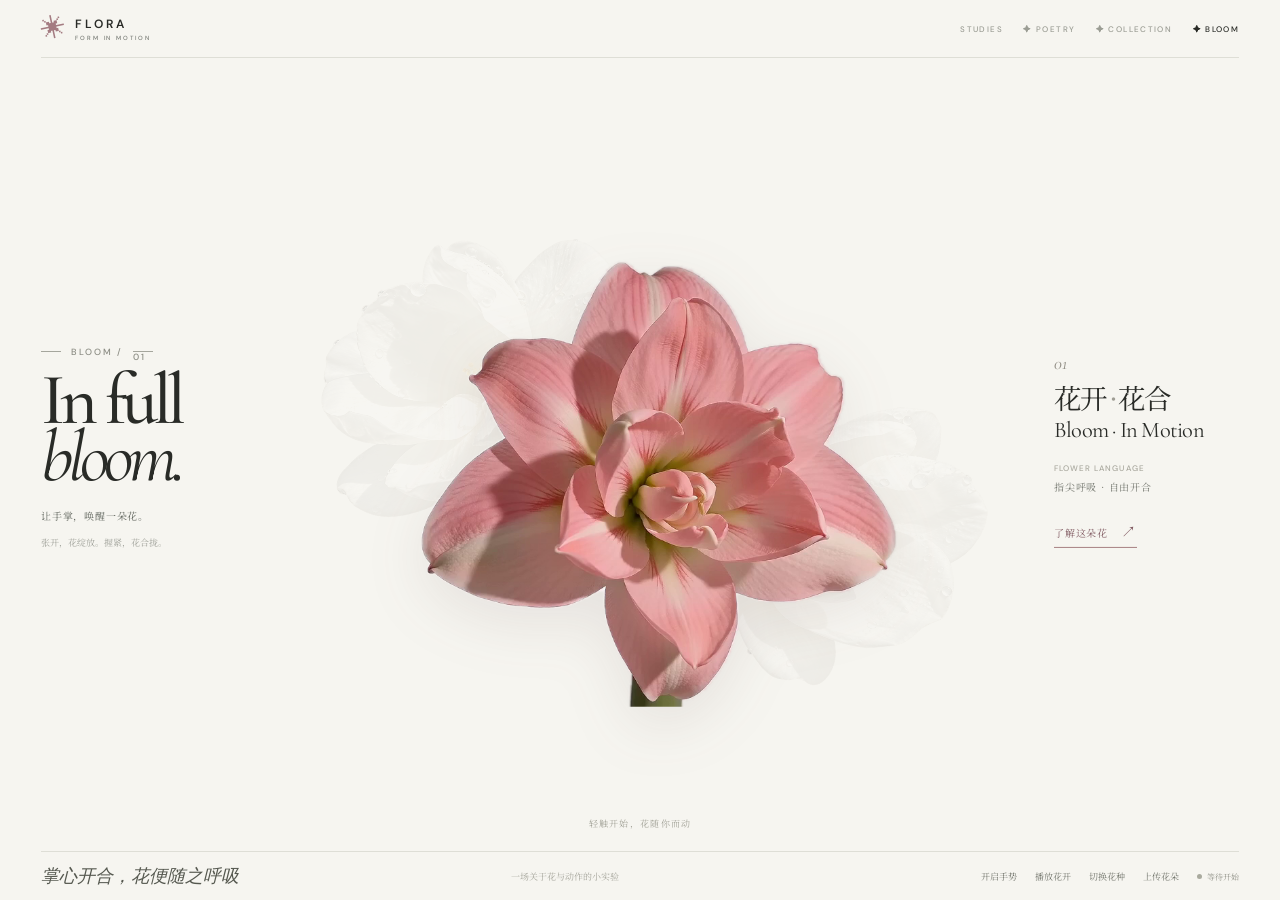
==== index.html @ 82c4f2ba "FLORA - In full bloom: static mirror with self-hosted fonts and MediaPipe" ====
<!doctype html>
<html lang="zh-CN">
<head>
  <meta charset="UTF-8" />
  <meta name="viewport" content="width=device-width, initial-scale=1.0" />
  <meta name="theme-color" content="#f6f5f0" />
  <meta name="description" content="FLORA · 花开于指尖。让一朵花随你的手势开放与合拢。" />
  <link rel="icon" href="./assets/favicon.svg" type="image/svg+xml" />
  <title>FLORA — In full bloom</title>
  <link rel="stylesheet" href="./fonts.local.css" />
  <link rel="stylesheet" href="./styles.css" />
</head>
<body>
  <div class="shell">
    <header class="topbar">
      <a class="wordmark" href="./" aria-label="FLORA 首页"><span class="mark" aria-hidden="true">✳</span><span><strong>FLORA</strong><small>FORM IN MOTION</small></span></a>
      <nav class="topnav" aria-label="作品导航"><a href="#story">STUDIES</a><a href="#story">✦ POETRY</a><a href="#story">✦ COLLECTION</a><a class="active" href="#camellia">✦ BLOOM</a></nav>
    </header>
    <main class="experience" id="camellia">
      <section class="intro" id="story" aria-labelledby="hero-title">
        <p class="eyebrow"><span></span> BLOOM / <span id="flower-count">01</span></p>
        <h1 id="hero-title">In full<br /><em>bloom.</em></h1>
        <p class="chinese-line">让手掌，唤醒一朵花。</p>
        <p class="intro-hint">张开，花绽放。握紧，花合拢。</p>
      </section>
      <div class="flower-field" id="flower-field" aria-label="动态花朵交互区域">
        <img class="hero-flower" src="./assets/white-camellias.png" alt="背景中的两朵白色山茶花" />
        <div class="bloom-position" id="bloom-position" aria-hidden="true"><div class="bloom-stage" id="bloom-stage">
          <img class="bloom-animation" id="bloom-animation" src="./assets/pink-bloom-open.png" alt="即梦视频中的粉色数字花" />
          <img class="species-bud" id="species-bud" alt="合拢的花朵" />
          <img class="species-open" id="species-open" alt="盛开的花朵" />
          <img class="custom-flower" id="custom-flower" alt="" />
        </div></div>
        <div class="camera-panel" aria-label="本机摄像头预览与手势骨架"><div class="camera-visual"><video id="camera" autoplay playsinline muted></video><canvas id="hand-overlay" aria-hidden="true"></canvas></div><div class="camera-caption">LIVE HAND TRACKING <span id="hand-count">0 / 2</span></div></div>
      </div>
      <aside class="flower-note" aria-label="花朵资料">
        <span class="flower-no" id="flower-no">01</span>
        <h2 id="flower-title">花开<span>·</span>花合<br /><i>Bloom · In Motion</i></h2>
        <p class="note-label">FLOWER LANGUAGE</p><p class="flower-meaning" id="flower-meaning">指尖呼吸 · 自由开合</p>
        <button class="flower-info-button" id="flower-info-button" type="button" aria-label="了解粉色数字花" aria-haspopup="dialog">了解这朵花 <span aria-hidden="true">↗</span></button>
      </aside>
      <div class="gesture-hud" id="gesture-hud" aria-live="off"><div class="hud-row"><span>01 主手开合</span><strong id="palm-value">等待识别</strong></div><div class="hud-track"><i id="palm-progress"></i></div><div class="hud-row"><span>02 第二只手向左滑</span><strong id="switch-value">等待识别</strong></div><div class="hud-track"><i id="switch-progress"></i></div></div>
      <div class="interaction-note" id="interaction-note" aria-live="polite">轻触开始，花随你而动</div>
      <output class="gesture-debug" id="gesture-debug" hidden></output>
    </main>
    <footer class="bottombar">
      <p class="footer-verse">掌心开合，花便随之呼吸</p><p class="footer-credit">一场关于花与动作的小实验</p>
      <div class="footer-actions">
        <button id="camera-button" type="button">开启手势</button>
        <button id="demo-button" type="button">播放花开</button>
        <button id="next-flower" type="button">切换花种</button>
        <label class="file-action" for="flower-file" title="载入透明 PNG 或 WebP 花朵图片">上传花朵 <input id="flower-file" type="file" accept="image/png,image/webp" /></label>
        <span class="mode-indicator" id="mode-indicator"><i></i> 等待开始</span>
      </div>
    </footer>
  </div>
  <dialog class="flower-dialog" id="flower-dialog" aria-labelledby="dialog-flower-name">
    <div class="dialog-top"><span class="dialog-kicker" id="dialog-flower-number">FLORA / 01</span><button class="dialog-close" id="dialog-close" type="button" aria-label="关闭花朵介绍">×</button></div>
    <div class="dialog-body"><img id="dialog-flower-image" alt="" /><div class="dialog-copy"><p class="dialog-label" id="dialog-flower-label">FLOWER STUDY</p><h2 id="dialog-flower-name"></h2><p class="dialog-intro" id="dialog-flower-intro"></p><p class="dialog-detail" id="dialog-flower-detail"></p><a class="dialog-source" id="dialog-flower-source" href="https://www.rhs.org.uk/" target="_blank" rel="noopener noreferrer" hidden>植物形态参考 · RHS ↗</a><p class="dialog-interaction">主手张合控制花开；第二只手向左滑，切换下一朵。</p></div></div>
  </dialog>
  <script type="module" src="./garden.js"></script>
</body>
</html>
---- fonts.local.css ----
/* cyrillic-ext */
@font-face {
  font-family: 'Cormorant Garamond';
  font-style: italic;
  font-weight: 400;
  font-display: swap;
  src: url(./assets/fonts/cormorantgaramond-co3ZmX5slCNuHLi8bLeY9MK7whWMhyjYrEtFmSq17w.woff2) format('woff2');
  unicode-range: U+0460-052F, U+1C80-1C8A, U+20B4, U+2DE0-2DFF, U+A640-A69F, U+FE2E-FE2F;
}
/* cyrillic */
@font-face {
  font-family: 'Cormorant Garamond';
  font-style: italic;
  font-weight: 400;
  font-display: swap;
  src: url(./assets/fonts/cormorantgaramond-co3ZmX5slCNuHLi8bLeY9MK7whWMhyjYrEtMmSq17w.woff2) format('woff2');
  unicode-range: U+0301, U+0400-045F, U+0490-0491, U+04B0-04B1, U+2116;
}
/* vietnamese */
@font-face {
  font-family: 'Cormorant Garamond';
  font-style: italic;
  font-weight: 400;
  font-display: swap;
  src: url(./assets/fonts/cormorantgaramond-co3ZmX5slCNuHLi8bLeY9MK7whWMhyjYrEtHmSq17w.woff2) format('woff2');
  unicode-range: U+0102-0103, U+0110-0111, U+0128-0129, U+0168-0169, U+01A0-01A1, U+01AF-01B0, U+0300-0301, U+0303-0304, U+0308-0309, U+0323, U+0329, U+1EA0-1EF9, U+20AB;
}
/* latin-ext */
@font-face {
  font-family: 'Cormorant Garamond';
  font-style: italic;
  font-weight: 400;
  font-display: swap;
  src: url(./assets/fonts/cormorantgaramond-co3ZmX5slCNuHLi8bLeY9MK7whWMhyjYrEtGmSq17w.woff2) format('woff2');
  unicode-range: U+0100-02BA, U+02BD-02C5, U+02C7-02CC, U+02CE-02D7, U+02DD-02FF, U+0304, U+0308, U+0329, U+1D00-1DBF, U+1E00-1E9F, U+1EF2-1EFF, U+2020, U+20A0-20AB, U+20AD-20C4, U+2113, U+2C60-2C7F, U+A720-A7FF;
}
/* latin */
@font-face {
  font-family: 'Cormorant Garamond';
  font-style: italic;
  font-weight: 400;
  font-display: swap;
  src: url(./assets/fonts/cormorantgaramond-co3ZmX5slCNuHLi8bLeY9MK7whWMhyjYrEtImSo.woff2) format('woff2');
  unicode-range: U+0000-00FF, U+0131, U+0152-0153, U+02BB-02BC, U+02C6, U+02DA, U+02DC, U+0304, U+0308, U+0329, U+2000-206F, U+20AC, U+2122, U+2191, U+2193, U+2212, U+2215, U+FEFF, U+FFFD;
}
/* cyrillic-ext */
@font-face {
  font-family: 'Cormorant Garamond';
  font-style: italic;
  font-weight: 500;
  font-display: swap;
  src: url(./assets/fonts/cormorantgaramond-co3ZmX5slCNuHLi8bLeY9MK7whWMhyjYrEtFmSq17w.woff2) format('woff2');
  unicode-range: U+0460-052F, U+1C80-1C8A, U+20B4, U+2DE0-2DFF, U+A640-A69F, U+FE2E-FE2F;
}
/* cyrillic */
@font-face {
  font-family: 'Cormorant Garamond';
  font-style: italic;
  font-weight: 500;
  font-display: swap;
  src: url(./assets/fonts/cormorantgaramond-co3ZmX5slCNuHLi8bLeY9MK7whWMhyjYrEtMmSq17w.woff2) format('woff2');
  unicode-range: U+0301, U+0400-045F, U+0490-0491, U+04B0-04B1, U+2116;
}
/* vietnamese */
@font-face {
  font-family: 'Cormorant Garamond';
  font-style: italic;
  font-weight: 500;
  font-display: swap;
  src: url(./assets/fonts/cormorantgaramond-co3ZmX5slCNuHLi8bLeY9MK7whWMhyjYrEtHmSq17w.woff2) format('woff2');
  unicode-range: U+0102-0103, U+0110-0111, U+0128-0129, U+0168-0169, U+01A0-01A1, U+01AF-01B0, U+0300-0301, U+0303-0304, U+0308-0309, U+0323, U+0329, U+1EA0-1EF9, U+20AB;
}
/* latin-ext */
@font-face {
  font-family: 'Cormorant Garamond';
  font-style: italic;
  font-weight: 500;
  font-display: swap;
  src: url(./assets/fonts/cormorantgaramond-co3ZmX5slCNuHLi8bLeY9MK7whWMhyjYrEtGmSq17w.woff2) format('woff2');
  unicode-range: U+0100-02BA, U+02BD-02C5, U+02C7-02CC, U+02CE-02D7, U+02DD-02FF, U+0304, U+0308, U+0329, U+1D00-1DBF, U+1E00-1E9F, U+1EF2-1EFF, U+2020, U+20A0-20AB, U+20AD-20C4, U+2113, U+2C60-2C7F, U+A720-A7FF;
}
/* latin */
@font-face {
  font-family: 'Cormorant Garamond';
  font-style: italic;
  font-weight: 500;
  font-display: swap;
  src: url(./assets/fonts/cormorantgaramond-co3ZmX5slCNuHLi8bLeY9MK7whWMhyjYrEtImSo.woff2) format('woff2');
  unicode-range: U+0000-00FF, U+0131, U+0152-0153, U+02BB-02BC, U+02C6, U+02DA, U+02DC, U+0304, U+0308, U+0329, U+2000-206F, U+20AC, U+2122, U+2191, U+2193, U+2212, U+2215, U+FEFF, U+FFFD;
}
/* cyrillic-ext */
@font-face {
  font-family: 'Cormorant Garamond';
  font-style: normal;
  font-weight: 400;
  font-display: swap;
  src: url(./assets/fonts/cormorantgaramond-co3bmX5slCNuHLi8bLeY9MK7whWMhyjYpHtKgS4.woff2) format('woff2');
  unicode-range: U+0460-052F, U+1C80-1C8A, U+20B4, U+2DE0-2DFF, U+A640-A69F, U+FE2E-FE2F;
}
/* cyrillic */
@font-face {
  font-family: 'Cormorant Garamond';
  font-style: normal;
  font-weight: 400;
  font-display: swap;
  src: url(./assets/fonts/cormorantgaramond-co3bmX5slCNuHLi8bLeY9MK7whWMhyjYrXtKgS4.woff2) format('woff2');
  unicode-range: U+0301, U+0400-045F, U+0490-0491, U+04B0-04B1, U+2116;
}
/* vietnamese */
@font-face {
  font-family: 'Cormorant Garamond';
  font-style: normal;
  font-weight: 400;
  font-display: swap;
  src: url(./assets/fonts/cormorantgaramond-co3bmX5slCNuHLi8bLeY9MK7whWMhyjYpntKgS4.woff2) format('woff2');
  unicode-range: U+0102-0103, U+0110-0111, U+0128-0129, U+0168-0169, U+01A0-01A1, U+01AF-01B0, U+0300-0301, U+0303-0304, U+0308-0309, U+0323, U+0329, U+1EA0-1EF9, U+20AB;
}
/* latin-ext */
@font-face {
  font-family: 'Cormorant Garamond';
  font-style: normal;
  font-weight: 400;
  font-display: swap;
  src: url(./assets/fonts/cormorantgaramond-co3bmX5slCNuHLi8bLeY9MK7whWMhyjYp3tKgS4.woff2) format('woff2');
  unicode-range: U+0100-02BA, U+02BD-02C5, U+02C7-02CC, U+02CE-02D7, U+02DD-02FF, U+0304, U+0308, U+0329, U+1D00-1DBF, U+1E00-1E9F, U+1EF2-1EFF, U+2020, U+20A0-20AB, U+20AD-20C4, U+2113, U+2C60-2C7F, U+A720-A7FF;
}
/* latin */
@font-face {
  font-family: 'Cormorant Garamond';
  font-style: normal;
  font-weight: 400;
  font-display: swap;
  src: url(./assets/fonts/cormorantgaramond-co3bmX5slCNuHLi8bLeY9MK7whWMhyjYqXtK.woff2) format('woff2');
  unicode-range: U+0000-00FF, U+0131, U+0152-0153, U+02BB-02BC, U+02C6, U+02DA, U+02DC, U+0304, U+0308, U+0329, U+2000-206F, U+20AC, U+2122, U+2191, U+2193, U+2212, U+2215, U+FEFF, U+FFFD;
}
/* cyrillic-ext */
@font-face {
  font-family: 'Cormorant Garamond';
  font-style: normal;
  font-weight: 500;
  font-display: swap;
  src: url(./assets/fonts/cormorantgaramond-co3bmX5slCNuHLi8bLeY9MK7whWMhyjYpHtKgS4.woff2) format('woff2');
  unicode-range: U+0460-052F, U+1C80-1C8A, U+20B4, U+2DE0-2DFF, U+A640-A69F, U+FE2E-FE2F;
}
/* cyrillic */
@font-face {
  font-family: 'Cormorant Garamond';
  font-style: normal;
  font-weight: 500;
  font-display: swap;
  src: url(./assets/fonts/cormorantgaramond-co3bmX5slCNuHLi8bLeY9MK7whWMhyjYrXtKgS4.woff2) format('woff2');
  unicode-range: U+0301, U+0400-045F, U+0490-0491, U+04B0-04B1, U+2116;
}
/* vietnamese */
@font-face {
  font-family: 'Cormorant Garamond';
  font-style: normal;
  font-weight: 500;
  font-display: swap;
  src: url(./assets/fonts/cormorantgaramond-co3bmX5slCNuHLi8bLeY9MK7whWMhyjYpntKgS4.woff2) format('woff2');
  unicode-range: U+0102-0103, U+0110-0111, U+0128-0129, U+0168-0169, U+01A0-01A1, U+01AF-01B0, U+0300-0301, U+0303-0304, U+0308-0309, U+0323, U+0329, U+1EA0-1EF9, U+20AB;
}
/* latin-ext */
@font-face {
  font-family: 'Cormorant Garamond';
  font-style: normal;
  font-weight: 500;
  font-display: swap;
  src: url(./assets/fonts/cormorantgaramond-co3bmX5slCNuHLi8bLeY9MK7whWMhyjYp3tKgS4.woff2) format('woff2');
  unicode-range: U+0100-02BA, U+02BD-02C5, U+02C7-02CC, U+02CE-02D7, U+02DD-02FF, U+0304, U+0308, U+0329, U+1D00-1DBF, U+1E00-1E9F, U+1EF2-1EFF, U+2020, U+20A0-20AB, U+20AD-20C4, U+2113, U+2C60-2C7F, U+A720-A7FF;
}
/* latin */
@font-face {
  font-family: 'Cormorant Garamond';
  font-style: normal;
  font-weight: 500;
  font-display: swap;
  src: url(./assets/fonts/cormorantgaramond-co3bmX5slCNuHLi8bLeY9MK7whWMhyjYqXtK.woff2) format('woff2');
  unicode-range: U+0000-00FF, U+0131, U+0152-0153, U+02BB-02BC, U+02C6, U+02DA, U+02DC, U+0304, U+0308, U+0329, U+2000-206F, U+20AC, U+2122, U+2191, U+2193, U+2212, U+2215, U+FEFF, U+FFFD;
}
/* latin-ext */
@font-face {
  font-family: 'DM Sans';
  font-style: normal;
  font-weight: 400;
  font-display: swap;
  src: url(./assets/fonts/dmsans-rP2Yp2ywxg089UriI5-g4vlH9VoD8Cmcqbu6-K6h9Q.woff2) format('woff2');
  unicode-range: U+0100-02BA, U+02BD-02C5, U+02C7-02CC, U+02CE-02D7, U+02DD-02FF, U+0304, U+0308, U+0329, U+1D00-1DBF, U+1E00-1E9F, U+1EF2-1EFF, U+2020, U+20A0-20AB, U+20AD-20C4, U+2113, U+2C60-2C7F, U+A720-A7FF;
}
/* latin */
@font-face {
  font-family: 'DM Sans';
  font-style: normal;
  font-weight: 400;
  font-display: swap;
  src: url(./assets/fonts/dmsans-rP2Yp2ywxg089UriI5-g4vlH9VoD8Cmcqbu0-K4.woff2) format('woff2');
  unicode-range: U+0000-00FF, U+0131, U+0152-0153, U+02BB-02BC, U+02C6, U+02DA, U+02DC, U+0304, U+0308, U+0329, U+2000-206F, U+20AC, U+2122, U+2191, U+2193, U+2212, U+2215, U+FEFF, U+FFFD;
}
/* latin-ext */
@font-face {
  font-family: 'DM Sans';
  font-style: normal;
  font-weight: 500;
  font-display: swap;
  src: url(./assets/fonts/dmsans-rP2Yp2ywxg089UriI5-g4vlH9VoD8Cmcqbu6-K6h9Q.woff2) format('woff2');
  unicode-range: U+0100-02BA, U+02BD-02C5, U+02C7-02CC, U+02CE-02D7, U+02DD-02FF, U+0304, U+0308, U+0329, U+1D00-1DBF, U+1E00-1E9F, U+1EF2-1EFF, U+2020, U+20A0-20AB, U+20AD-20C4, U+2113, U+2C60-2C7F, U+A720-A7FF;
}
/* latin */
@font-face {
  font-family: 'DM Sans';
  font-style: normal;
  font-weight: 500;
  font-display: swap;
  src: url(./assets/fonts/dmsans-rP2Yp2ywxg089UriI5-g4vlH9VoD8Cmcqbu0-K4.woff2) format('woff2');
  unicode-range: U+0000-00FF, U+0131, U+0152-0153, U+02BB-02BC, U+02C6, U+02DA, U+02DC, U+0304, U+0308, U+0329, U+2000-206F, U+20AC, U+2122, U+2191, U+2193, U+2212, U+2215, U+FEFF, U+FFFD;
}
/* latin-ext */
@font-face {
  font-family: 'DM Sans';
  font-style: normal;
  font-weight: 600;
  font-display: swap;
  src: url(./assets/fonts/dmsans-rP2Yp2ywxg089UriI5-g4vlH9VoD8Cmcqbu6-K6h9Q.woff2) format('woff2');
  unicode-range: U+0100-02BA, U+02BD-02C5, U+02C7-02CC, U+02CE-02D7, U+02DD-02FF, U+0304, U+0308, U+0329, U+1D00-1DBF, U+1E00-1E9F, U+1EF2-1EFF, U+2020, U+20A0-20AB, U+20AD-20C4, U+2113, U+2C60-2C7F, U+A720-A7FF;
}
/* latin */
@font-face {
  font-family: 'DM Sans';
  font-style: normal;
  font-weight: 600;
  font-display: swap;
  src: url(./assets/fonts/dmsans-rP2Yp2ywxg089UriI5-g4vlH9VoD8Cmcqbu0-K4.woff2) format('woff2');
  unicode-range: U+0000-00FF, U+0131, U+0152-0153, U+02BB-02BC, U+02C6, U+02DA, U+02DC, U+0304, U+0308, U+0329, U+2000-206F, U+20AC, U+2122, U+2191, U+2193, U+2212, U+2215, U+FEFF, U+FFFD;
}
@font-face {
  font-family: 'Noto Serif SC';
  font-style: normal;
  font-weight: 400;
  font-display: swap;
  src: url(./assets/fonts/notoserifsc-H4chBXePl9DZ0Xe7gG9cyOj7oqP0dTpxZbB9E9gjjmzKvaeKHUTtJDWv3z-us4bxD8F5og.4.woff2) format('woff2');
  unicode-range: U+1f1e9-1f1f5, U+1f1f7-1f1ff, U+1f21a, U+1f232, U+1f234-1f237, U+1f250-1f251, U+1f300, U+1f302-1f308, U+1f30a-1f311, U+1f315, U+1f319-1f320, U+1f324, U+1f327, U+1f32a, U+1f32c-1f32d, U+1f330-1f357, U+1f359-1f37e;
}
@font-face {
  font-family: 'Noto Serif SC';
  font-style: normal;
  font-weight: 400;
  font-display: swap;
  src: url(./assets/fonts/notoserifsc-H4chBXePl9DZ0Xe7gG9cyOj7oqP0dTpxZbB9E9gjjmzKvaeKHUTtJDWv3z-us4bxD8F5og.5.woff2) format('woff2');
  unicode-range: U+fee3, U+fef3, U+ff03-ff04, U+ff07, U+ff0a, U+ff17-ff19, U+ff1c-ff1d, U+ff20-ff3a, U+ff3c, U+ff3e-ff5b, U+ff5d, U+ff61-ff65, U+ff67-ff6a, U+ff6c, U+ff6f-ff78, U+ff7a-ff7d, U+ff80-ff84, U+ff86, U+ff89-ff8e, U+ff92, U+ff97-ff9b, U+ff9d-ff9f, U+ffe0-ffe4, U+ffe6, U+ffe9, U+ffeb, U+ffed, U+fffc, U+1f004, U+1f170-1f171, U+1f192-1f195, U+1f198-1f19a, U+1f1e6-1f1e8;
}
@font-face {
  font-family: 'Noto Serif SC';
  font-style: normal;
  font-weight: 400;
  font-display: swap;
  src: url(./assets/fonts/notoserifsc-H4chBXePl9DZ0Xe7gG9cyOj7oqP0dTpxZbB9E9gjjmzKvaeKHUTtJDWv3z-us4bxD8F5og.6.woff2) format('woff2');
  unicode-range: U+f0a7, U+f0b2, U+f0b7, U+f0c9, U+f0d8, U+f0da, U+f0dc-f0dd, U+f0e0, U+f0e6, U+f0eb, U+f0fc, U+f101, U+f104-f105, U+f107, U+f10b, U+f11b, U+f14b, U+f18a, U+f193, U+f1d6-f1d7, U+f244, U+f27a, U+f296, U+f2ae, U+f471, U+f4b3, U+f610-f611, U+f880-f881, U+f8ec, U+f8f5, U+f8ff, U+f901, U+f90a, U+f92c-f92d, U+f934, U+f937, U+f941, U+f965, U+f967, U+f969, U+f96b, U+f96f, U+f974, U+f978-f979, U+f97e, U+f981, U+f98a, U+f98e, U+f997, U+f99c, U+f9b2, U+f9b5, U+f9ba, U+f9be, U+f9ca, U+f9d0-f9d1, U+f9dd, U+f9e0-f9e1, U+f9e4, U+f9f7, U+fa00-fa01, U+fa08, U+fa0a, U+fa11, U+fb01-fb02, U+fdfc, U+fe0e, U+fe30-fe31, U+fe33-fe44, U+fe49-fe52, U+fe54-fe57, U+fe59-fe66, U+fe68-fe6b, U+fe8e, U+fe92-fe93, U+feae, U+feb8, U+fecb-fecc, U+fee0;
}
@font-face {
  font-family: 'Noto Serif SC';
  font-style: normal;
  font-weight: 400;
  font-display: swap;
  src: url(./assets/fonts/notoserifsc-H4chBXePl9DZ0Xe7gG9cyOj7oqP0dTpxZbB9E9gjjmzKvaeKHUTtJDWv3z-us4bxD8F5og.21.woff2) format('woff2');
  unicode-range: U+9f83, U+9f85-9f8d, U+9f90-9f91, U+9f94-9f96, U+9f98, U+9f9b-9f9c, U+9f9e, U+9fa0, U+9fa2, U+9ff0-9fff, U+a001, U+a007, U+a025, U+a046-a047, U+a057, U+a072, U+a078-a079, U+a083, U+a085, U+a100, U+a118, U+a132, U+a134, U+a1f4, U+a242, U+a4a6, U+a4aa, U+a4b0-a4b1, U+a4b3, U+a9c1-a9c2, U+ac00-ac01, U+ac04, U+ac08, U+ac10-ac11, U+ac13-ac16, U+ac19, U+ac1c-ac1d, U+ac24, U+ac70-ac71, U+ac74, U+ac77-ac78, U+ac80-ac81, U+ac83, U+ac8c, U+ac90, U+ac9f-aca0, U+aca8-aca9, U+acac, U+acb0, U+acbd, U+acc1, U+acc4, U+ace0-ace1, U+ace4, U+ace8, U+acf3, U+acf5, U+acfc-acfd, U+ad00, U+ad0c, U+ad11, U+ad1c, U+ad34, U+ad50, U+ad64, U+ad6c, U+ad70, U+ad74, U+ad7f, U+ad81, U+ad8c, U+adc0, U+adc8, U+addc, U+ade0, U+adf8-adf9, U+adfc, U+ae00, U+ae08-ae09, U+ae0b, U+ae30, U+ae34, U+ae38, U+ae40, U+ae4a, U+ae4c, U+ae54, U+ae68, U+aebc, U+aed8, U+af2c-af2d;
}
@font-face {
  font-family: 'Noto Serif SC';
  font-style: normal;
  font-weight: 400;
  font-display: swap;
  src: url(./assets/fonts/notoserifsc-H4chBXePl9DZ0Xe7gG9cyOj7oqP0dTpxZbB9E9gjjmzKvaeKHUTtJDWv3z-us4bxD8F5og.22.woff2) format('woff2');
  unicode-range: U+9e30-9e33, U+9e35-9e3b, U+9e3e, U+9e40-9e44, U+9e46-9e4e, U+9e51, U+9e53, U+9e55-9e58, U+9e5a-9e5c, U+9e5e-9e63, U+9e66-9e6e, U+9e71, U+9e73, U+9e75, U+9e78-9e79, U+9e7c-9e7e, U+9e82, U+9e86-9e88, U+9e8b-9e8c, U+9e90-9e91, U+9e93, U+9e95, U+9e97, U+9e9d, U+9ea4-9ea5, U+9ea9-9eaa, U+9eb4-9eb5, U+9eb8-9eba, U+9ebc-9ebf, U+9ec3, U+9ec9, U+9ecd, U+9ed0, U+9ed2-9ed3, U+9ed5-9ed6, U+9ed9, U+9edc-9edd, U+9edf-9ee0, U+9ee2, U+9ee5, U+9ee7-9eea, U+9eef, U+9ef1, U+9ef3-9ef4, U+9ef6, U+9ef9, U+9efb-9efc, U+9efe, U+9f0b, U+9f0d, U+9f10, U+9f14, U+9f17, U+9f19, U+9f22, U+9f29, U+9f2c, U+9f2f, U+9f31, U+9f37, U+9f39, U+9f3d-9f3e, U+9f41, U+9f4a-9f4b, U+9f51-9f52, U+9f61-9f63, U+9f66-9f67, U+9f80-9f81;
}
@font-face {
  font-family: 'Noto Serif SC';
  font-style: normal;
  font-weight: 400;
  font-display: swap;
  src: url(./assets/fonts/notoserifsc-H4chBXePl9DZ0Xe7gG9cyOj7oqP0dTpxZbB9E9gjjmzKvaeKHUTtJDWv3z-us4bxD8F5og.23.woff2) format('woff2');
  unicode-range: U+9c82-9c83, U+9c85-9c8c, U+9c8e-9c92, U+9c94-9c9b, U+9c9e-9ca3, U+9ca5-9ca7, U+9ca9, U+9cab, U+9cad-9cae, U+9cb1-9cb7, U+9cb9-9cbd, U+9cbf-9cc0, U+9cc3, U+9cc5-9cc7, U+9cc9-9cd1, U+9cd3-9cda, U+9cdc-9cdd, U+9cdf, U+9ce1-9ce3, U+9ce5, U+9ce9, U+9cee-9cef, U+9cf3-9cf4, U+9cf6, U+9cfc-9cfd, U+9d02, U+9d08-9d09, U+9d12, U+9d1b, U+9d1e, U+9d26, U+9d28, U+9d37, U+9d3b, U+9d3f, U+9d51, U+9d59, U+9d5c-9d5d, U+9d5f-9d61, U+9d6c, U+9d70, U+9d72, U+9d7a, U+9d7e, U+9d84, U+9d89, U+9d8f, U+9d92, U+9daf, U+9db4, U+9db8, U+9dbc, U+9dc4, U+9dc7, U+9dc9, U+9dd7, U+9ddf, U+9df2, U+9df9-9dfa, U+9e0a, U+9e11, U+9e1a, U+9e1e, U+9e20, U+9e22, U+9e28-9e2c, U+9e2e-9e2f;
}
@font-face {
  font-family: 'Noto Serif SC';
  font-style: normal;
  font-weight: 400;
  font-display: swap;
  src: url(./assets/fonts/notoserifsc-H4chBXePl9DZ0Xe7gG9cyOj7oqP0dTpxZbB9E9gjjmzKvaeKHUTtJDWv3z-us4bxD8F5og.24.woff2) format('woff2');
  unicode-range: U+9a80, U+9a83, U+9a85, U+9a88-9a8a, U+9a8d-9a8e, U+9a90, U+9a92-9a93, U+9a95-9a96, U+9a98-9a99, U+9a9b-9aa2, U+9aa5, U+9aa7, U+9aaf-9ab1, U+9ab5-9ab6, U+9ab9-9aba, U+9ac0-9ac4, U+9ac8, U+9acb-9acc, U+9ace-9acf, U+9ad1-9ad2, U+9ad9, U+9adf, U+9ae1, U+9ae3, U+9aea-9aeb, U+9aed-9aef, U+9af4, U+9af9, U+9afb, U+9b03-9b04, U+9b06, U+9b08, U+9b0d, U+9b0f-9b10, U+9b13, U+9b18, U+9b1a, U+9b1f, U+9b22-9b23, U+9b25, U+9b27-9b28, U+9b2a, U+9b2f, U+9b31-9b32, U+9b3b, U+9b43, U+9b46-9b49, U+9b4d-9b4e, U+9b51, U+9b56, U+9b58, U+9b5a, U+9b5c, U+9b5f, U+9b61-9b62, U+9b6f, U+9b77, U+9b80, U+9b88, U+9b8b, U+9b8e, U+9b91, U+9b9f-9ba0, U+9ba8, U+9baa-9bab, U+9bad-9bae, U+9bb0-9bb1, U+9bb8, U+9bc9-9bca, U+9bd3, U+9bd6, U+9bdb, U+9be8, U+9bf0-9bf1, U+9c02, U+9c10, U+9c15, U+9c24, U+9c2d, U+9c32, U+9c39, U+9c3b, U+9c40, U+9c47-9c49, U+9c53, U+9c57, U+9c64, U+9c72, U+9c77-9c78, U+9c7b, U+9c7f-9c80;
}
@font-face {
  font-family: 'Noto Serif SC';
  font-style: normal;
  font-weight: 400;
  font-display: swap;
  src: url(./assets/fonts/notoserifsc-H4chBXePl9DZ0Xe7gG9cyOj7oqP0dTpxZbB9E9gjjmzKvaeKHUTtJDWv3z-us4bxD8F5og.25.woff2) format('woff2');
  unicode-range: U+98dd, U+98e1-98e2, U+98e7-98ea, U+98ec, U+98ee-98ef, U+98f2, U+98f4, U+98fc-98fe, U+9903, U+9905, U+9908, U+990a, U+990c-990d, U+9913-9914, U+9918, U+991a-991b, U+991e, U+9921, U+9928, U+992c, U+992e, U+9935, U+9938-9939, U+993d-993e, U+9945, U+994b-994c, U+9951-9952, U+9954-9955, U+9957, U+995e, U+9963, U+9966-9969, U+996b-996c, U+996f, U+9974-9975, U+9977-9979, U+997d-997e, U+9980-9981, U+9983-9984, U+9987, U+998a-998b, U+998d-9991, U+9993-9995, U+9997-9998, U+99a5, U+99ab, U+99ad-99ae, U+99b1, U+99b3-99b4, U+99bc, U+99bf, U+99c1, U+99c3-99c6, U+99cc, U+99d0, U+99d2, U+99d5, U+99db, U+99dd, U+99e1, U+99ed, U+99f1, U+99ff, U+9a01, U+9a03-9a04, U+9a0e-9a0f, U+9a11-9a13, U+9a19, U+9a1b, U+9a28, U+9a2b, U+9a30, U+9a32, U+9a37, U+9a40, U+9a45, U+9a4a, U+9a4d-9a4e, U+9a52, U+9a55, U+9a57, U+9a5a-9a5b, U+9a5f, U+9a62, U+9a65, U+9a69, U+9a6b, U+9a6e, U+9a75, U+9a77-9a7a, U+9a7d;
}
@font-face {
  font-family: 'Noto Serif SC';
  font-style: normal;
  font-weight: 400;
  font-display: swap;
  src: url(./assets/fonts/notoserifsc-H4chBXePl9DZ0Xe7gG9cyOj7oqP0dTpxZbB9E9gjjmzKvaeKHUTtJDWv3z-us4bxD8F5og.26.woff2) format('woff2');
  unicode-range: U+975b-975c, U+9763, U+9765-9766, U+976c-976d, U+9773, U+9776, U+977a, U+977c, U+9784-9785, U+978e-978f, U+9791-9792, U+9794-9795, U+9798, U+979a, U+979e, U+97a3, U+97a5-97a6, U+97a8, U+97ab-97ac, U+97ae-97af, U+97b2, U+97b4, U+97c6, U+97cb-97cc, U+97d3, U+97d8, U+97dc, U+97e1, U+97ea-97eb, U+97ee, U+97fb, U+97fe-97ff, U+9801-9803, U+9805-9806, U+9808, U+980c, U+9810-9814, U+9817-9818, U+981e, U+9820-9821, U+9824, U+9828, U+982b-982d, U+9830, U+9834, U+9838-9839, U+983c, U+9846, U+984d-984f, U+9851-9852, U+9854-9855, U+9857-9858, U+985a-985b, U+9862-9863, U+9865, U+9867, U+986b, U+986f-9871, U+9877-9878, U+987c, U+9880, U+9883, U+9885, U+9889, U+988b-988f, U+9893-9895, U+9899-989b, U+989e-989f, U+98a1-98a2, U+98a5-98a7, U+98a9, U+98af, U+98b1, U+98b6, U+98ba, U+98be, U+98c3-98c4, U+98c6-98c8, U+98cf-98d6, U+98da-98db;
}
@font-face {
  font-family: 'Noto Serif SC';
  font-style: normal;
  font-weight: 400;
  font-display: swap;
  src: url(./assets/fonts/notoserifsc-H4chBXePl9DZ0Xe7gG9cyOj7oqP0dTpxZbB9E9gjjmzKvaeKHUTtJDWv3z-us4bxD8F5og.27.woff2) format('woff2');
  unicode-range: U+95c4-95ca, U+95cc-95cd, U+95d4-95d6, U+95d8, U+95e1-95e2, U+95e9, U+95f0-95f1, U+95f3, U+95f6, U+95fc, U+95fe-95ff, U+9602-9604, U+9606-960d, U+960f, U+9611-9613, U+9615-9617, U+9619-961b, U+961d, U+9621, U+9628, U+962f, U+963c-963e, U+9641-9642, U+9649, U+9654, U+965b-965f, U+9661, U+9663, U+9665, U+9667-9668, U+966c, U+9670, U+9672-9674, U+9678, U+967a, U+967d, U+9682, U+9685, U+9688, U+968a, U+968d-968e, U+9695, U+9697-9698, U+969e, U+96a0, U+96a3-96a4, U+96a8, U+96aa, U+96b0-96b1, U+96b3-96b4, U+96b7-96b9, U+96bb-96bd, U+96c9, U+96cb, U+96ce, U+96d1-96d2, U+96d6, U+96d9, U+96db-96dc, U+96de, U+96e0, U+96e3, U+96e9, U+96eb, U+96f0-96f2, U+96f9, U+96ff, U+9701-9702, U+9705, U+9708, U+970a, U+970e-970f, U+9711, U+9719, U+9727, U+972a, U+972d, U+9730, U+973d, U+9742, U+9744, U+9748-9749, U+9750-9751, U+975a;
}
@font-face {
  font-family: 'Noto Serif SC';
  font-style: normal;
  font-weight: 400;
  font-display: swap;
  src: url(./assets/fonts/notoserifsc-H4chBXePl9DZ0Xe7gG9cyOj7oqP0dTpxZbB9E9gjjmzKvaeKHUTtJDWv3z-us4bxD8F5og.28.woff2) format('woff2');
  unicode-range: U+94f5, U+94f7, U+94f9, U+94fb-94fd, U+94ff, U+9503-9504, U+9506-9507, U+9509-950a, U+950d-950f, U+9511-9518, U+951a-9520, U+9522, U+9528-952d, U+9530-953a, U+953c-953f, U+9543-9546, U+9548-9550, U+9552-9555, U+9557-955b, U+955d-9568, U+956a-956d, U+9570-9574, U+9583, U+9586, U+9589, U+958e-958f, U+9591-9592, U+9594, U+9598-9599, U+959e-95a0, U+95a2-95a6, U+95a8-95b2, U+95b4, U+95b8-95c3;
}
@font-face {
  font-family: 'Noto Serif SC';
  font-style: normal;
  font-weight: 400;
  font-display: swap;
  src: url(./assets/fonts/notoserifsc-H4chBXePl9DZ0Xe7gG9cyOj7oqP0dTpxZbB9E9gjjmzKvaeKHUTtJDWv3z-us4bxD8F5og.29.woff2) format('woff2');
  unicode-range: U+941c-942b, U+942d-942e, U+9432-9433, U+9435, U+9438, U+943a, U+943e, U+9444, U+944a, U+9451-9452, U+945a, U+9462-9463, U+9465, U+9470-9487, U+948a-9492, U+9494-9498, U+949a, U+949c-949d, U+94a1, U+94a3-94a4, U+94a8, U+94aa-94ad, U+94af, U+94b2, U+94b4-94ba, U+94bc-94c0, U+94c4, U+94c6-94db, U+94de-94ec, U+94ee-94f1, U+94f3;
}
@font-face {
  font-family: 'Noto Serif SC';
  font-style: normal;
  font-weight: 400;
  font-display: swap;
  src: url(./assets/fonts/notoserifsc-H4chBXePl9DZ0Xe7gG9cyOj7oqP0dTpxZbB9E9gjjmzKvaeKHUTtJDWv3z-us4bxD8F5og.30.woff2) format('woff2');
  unicode-range: U+92ec-92ed, U+92f0, U+92f3, U+92f8, U+92fc, U+9304, U+9306, U+9310, U+9312, U+9315, U+9318, U+931a, U+931e, U+9320-9322, U+9324, U+9326-9329, U+932b-932c, U+932f, U+9331-9332, U+9335-9336, U+933e, U+9340-9341, U+934a-9360, U+9362-9363, U+9365-936b, U+936e, U+9375, U+937e, U+9382, U+938a, U+938c, U+938f, U+9393-9394, U+9396-9397, U+939a, U+93a2, U+93a7, U+93ac-93cd, U+93d0-93d1, U+93d6-93d8, U+93de-93df, U+93e1-93e2, U+93e4, U+93f8, U+93fb, U+93fd, U+940e-941a;
}
@font-face {
  font-family: 'Noto Serif SC';
  font-style: normal;
  font-weight: 400;
  font-display: swap;
  src: url(./assets/fonts/notoserifsc-H4chBXePl9DZ0Xe7gG9cyOj7oqP0dTpxZbB9E9gjjmzKvaeKHUTtJDWv3z-us4bxD8F5og.31.woff2) format('woff2');
  unicode-range: U+9163-9164, U+9169, U+9170, U+9172, U+9174, U+9179-917a, U+917d-917e, U+9182-9183, U+9185, U+918c-918d, U+9190-9191, U+919a, U+919c, U+91a1-91a4, U+91a8, U+91aa-91af, U+91b4-91b5, U+91b8, U+91ba, U+91be, U+91c0-91c1, U+91c6, U+91c8, U+91cb, U+91d0, U+91d2, U+91d7-91d8, U+91dd, U+91e3, U+91e6-91e7, U+91ed, U+91f0, U+91f5, U+91f9, U+9200, U+9205, U+9207-920a, U+920d-920e, U+9210, U+9214-9215, U+921c, U+921e, U+9221, U+9223-9227, U+9229-922a, U+922d, U+9234-9235, U+9237, U+9239-923a, U+923c-9240, U+9244-9246, U+9249, U+924e-924f, U+9251, U+9253, U+9257, U+925b, U+925e, U+9262, U+9264-9266, U+9268, U+926c, U+926f, U+9271, U+927b, U+927e, U+9280, U+9283, U+9285-928a, U+928e, U+9291, U+9293, U+9296, U+9298, U+929c-929d, U+92a8, U+92ab-92ae, U+92b3, U+92b6-92b7, U+92b9, U+92c1, U+92c5-92c6, U+92c8, U+92cc, U+92d0, U+92d2, U+92e4, U+92ea;
}
@font-face {
  font-family: 'Noto Serif SC';
  font-style: normal;
  font-weight: 400;
  font-display: swap;
  src: url(./assets/fonts/notoserifsc-H4chBXePl9DZ0Xe7gG9cyOj7oqP0dTpxZbB9E9gjjmzKvaeKHUTtJDWv3z-us4bxD8F5og.32.woff2) format('woff2');
  unicode-range: U+9004, U+900b, U+9011, U+9015-9016, U+901e, U+9021, U+9026, U+902d, U+902f, U+9031, U+9035-9036, U+9039-903a, U+9041, U+9044-9046, U+904a, U+904f-9052, U+9054-9055, U+9058-9059, U+905b-905e, U+9060-9062, U+9068-9069, U+906f, U+9072, U+9074, U+9076-907a, U+907c-907d, U+9081, U+9083, U+9085, U+9087-908b, U+908f, U+9095, U+9097, U+9099-909b, U+909d, U+90a0-90a1, U+90a8-90a9, U+90ac, U+90b0, U+90b2-90b4, U+90b6, U+90b8, U+90ba, U+90bd-90be, U+90c3-90c5, U+90c7-90c8, U+90cf-90d0, U+90d3, U+90d5, U+90d7, U+90da-90dc, U+90de, U+90e2, U+90e4, U+90e6-90e7, U+90ea-90eb, U+90ef, U+90f4-90f5, U+90f7, U+90fe-9100, U+9104, U+9109, U+910c, U+9112, U+9114-9115, U+9118, U+911c, U+911e, U+9120, U+9122-9123, U+9127, U+912d, U+912f-9132, U+9139-913a, U+9143, U+9146, U+9149-914a, U+914c, U+914e-9150, U+9154, U+9157, U+915a, U+915d-915e, U+9161-9162;
}
@font-face {
  font-family: 'Noto Serif SC';
  font-style: normal;
  font-weight: 400;
  font-display: swap;
  src: url(./assets/fonts/notoserifsc-H4chBXePl9DZ0Xe7gG9cyOj7oqP0dTpxZbB9E9gjjmzKvaeKHUTtJDWv3z-us4bxD8F5og.33.woff2) format('woff2');
  unicode-range: U+8e41-8e42, U+8e47, U+8e49-8e4b, U+8e50-8e53, U+8e59-8e5a, U+8e5f-8e60, U+8e64, U+8e69, U+8e6c, U+8e70, U+8e74, U+8e76, U+8e7a-8e7c, U+8e7f, U+8e84-8e85, U+8e87, U+8e89, U+8e8b, U+8e8d, U+8e8f-8e90, U+8e94, U+8e99, U+8e9c, U+8e9e, U+8eaa, U+8eac, U+8eb0, U+8eb6, U+8ec0, U+8ec6, U+8eca-8ece, U+8ed2, U+8eda, U+8edf, U+8ee2, U+8eeb, U+8ef8, U+8efb-8efe, U+8f03, U+8f09, U+8f0b, U+8f12-8f15, U+8f1b, U+8f1d, U+8f1f, U+8f29-8f2a, U+8f2f, U+8f36, U+8f38, U+8f3b, U+8f3e-8f3f, U+8f44-8f45, U+8f49, U+8f4d-8f4e, U+8f5f, U+8f6b, U+8f6d, U+8f71-8f73, U+8f75-8f76, U+8f78-8f7a, U+8f7c, U+8f7e, U+8f81-8f82, U+8f84, U+8f87, U+8f8a-8f8b, U+8f8d-8f8f, U+8f94-8f95, U+8f97-8f9a, U+8fa6, U+8fad-8faf, U+8fb2, U+8fb5-8fb7, U+8fba-8fbc, U+8fbf, U+8fc2, U+8fcb, U+8fcd, U+8fd3, U+8fd5, U+8fd7, U+8fda, U+8fe2-8fe5, U+8fe8-8fe9, U+8fee, U+8ff3-8ff4, U+8ff8, U+8ffa;
}
@font-face {
  font-family: 'Noto Serif SC';
  font-style: normal;
  font-weight: 400;
  font-display: swap;
  src: url(./assets/fonts/notoserifsc-H4chBXePl9DZ0Xe7gG9cyOj7oqP0dTpxZbB9E9gjjmzKvaeKHUTtJDWv3z-us4bxD8F5og.34.woff2) format('woff2');
  unicode-range: U+8cbd, U+8cbf-8cc4, U+8cc7-8cc8, U+8cca, U+8ccd, U+8cd1, U+8cd3, U+8cdb-8cdc, U+8cde, U+8ce0, U+8ce2-8ce4, U+8ce6-8ce8, U+8cea, U+8ced, U+8cf4, U+8cf8, U+8cfa, U+8cfc-8cfd, U+8d04-8d05, U+8d07-8d08, U+8d0a, U+8d0d, U+8d0f, U+8d13-8d14, U+8d16, U+8d1b, U+8d20, U+8d30, U+8d32-8d33, U+8d36, U+8d3b, U+8d3d, U+8d40, U+8d42-8d43, U+8d45-8d46, U+8d48-8d4a, U+8d4d, U+8d51, U+8d53, U+8d55, U+8d59, U+8d5c-8d5d, U+8d5f, U+8d61, U+8d66-8d67, U+8d6a, U+8d6d, U+8d71, U+8d73, U+8d84, U+8d90-8d91, U+8d94-8d95, U+8d99, U+8da8, U+8daf, U+8db1, U+8db5, U+8db8, U+8dba, U+8dbc, U+8dbf, U+8dc2, U+8dc4, U+8dc6, U+8dcb, U+8dce-8dcf, U+8dd6-8dd7, U+8dda-8ddb, U+8dde, U+8de1, U+8de3-8de4, U+8de9, U+8deb-8dec, U+8df0-8df1, U+8df6-8dfd, U+8e05, U+8e07, U+8e09-8e0a, U+8e0c, U+8e0e, U+8e10, U+8e14, U+8e1d-8e1f, U+8e23, U+8e26, U+8e2b-8e31, U+8e34-8e35, U+8e39-8e3a, U+8e3d, U+8e40;
}
@font-face {
  font-family: 'Noto Serif SC';
  font-style: normal;
  font-weight: 400;
  font-display: swap;
  src: url(./assets/fonts/notoserifsc-H4chBXePl9DZ0Xe7gG9cyOj7oqP0dTpxZbB9E9gjjmzKvaeKHUTtJDWv3z-us4bxD8F5og.35.woff2) format('woff2');
  unicode-range: U+8b80, U+8b83, U+8b8a, U+8b8c, U+8b90, U+8b93, U+8b99-8b9a, U+8ba0, U+8ba3, U+8ba5-8ba7, U+8baa-8bac, U+8bb4-8bb5, U+8bb7, U+8bb9, U+8bc2-8bc3, U+8bc5, U+8bcb-8bcc, U+8bce-8bd0, U+8bd2-8bd4, U+8bd6, U+8bd8-8bd9, U+8bdc, U+8bdf, U+8be3-8be4, U+8be7-8be9, U+8beb-8bec, U+8bee, U+8bf0, U+8bf2-8bf3, U+8bf6, U+8bf9, U+8bfc-8bfd, U+8bff-8c00, U+8c02, U+8c04, U+8c06-8c07, U+8c0c, U+8c0f, U+8c11-8c12, U+8c14-8c1b, U+8c1d-8c21, U+8c24-8c25, U+8c27, U+8c2a-8c2c, U+8c2e-8c30, U+8c32-8c36, U+8c3f, U+8c47-8c4c, U+8c4e-8c50, U+8c54-8c56, U+8c62, U+8c68, U+8c6c, U+8c73, U+8c78, U+8c7a, U+8c82, U+8c85, U+8c89-8c8a, U+8c8d-8c8e, U+8c90, U+8c93-8c94, U+8c98, U+8c9d-8c9e, U+8ca0-8ca2, U+8ca7-8cac, U+8caf-8cb0, U+8cb3-8cb4, U+8cb6-8cb9, U+8cbb-8cbc;
}
@font-face {
  font-family: 'Noto Serif SC';
  font-style: normal;
  font-weight: 400;
  font-display: swap;
  src: url(./assets/fonts/notoserifsc-H4chBXePl9DZ0Xe7gG9cyOj7oqP0dTpxZbB9E9gjjmzKvaeKHUTtJDWv3z-us4bxD8F5og.36.woff2) format('woff2');
  unicode-range: U+8a15-8a18, U+8a1a-8a1b, U+8a1d, U+8a1f, U+8a22-8a23, U+8a25, U+8a2b, U+8a2d, U+8a31, U+8a33-8a34, U+8a36-8a38, U+8a3a, U+8a3c, U+8a3e, U+8a40-8a41, U+8a46, U+8a48, U+8a50, U+8a52, U+8a54-8a55, U+8a58, U+8a5b, U+8a5d-8a63, U+8a66, U+8a69-8a6b, U+8a6d-8a6e, U+8a70, U+8a72-8a73, U+8a7a, U+8a85, U+8a87, U+8a8a, U+8a8c-8a8d, U+8a90-8a92, U+8a95, U+8a98, U+8aa0-8aa1, U+8aa3-8aa6, U+8aa8-8aa9, U+8aac-8aae, U+8ab0, U+8ab2, U+8ab8-8ab9, U+8abc, U+8abe-8abf, U+8ac7, U+8acf, U+8ad2, U+8ad6-8ad7, U+8adb-8adc, U+8adf, U+8ae1, U+8ae6-8ae8, U+8aeb, U+8aed-8aee, U+8af1, U+8af3-8af4, U+8af7-8af8, U+8afa, U+8afe, U+8b00-8b02, U+8b07, U+8b0a, U+8b0c, U+8b0e, U+8b10, U+8b17, U+8b19, U+8b1b, U+8b1d, U+8b20-8b21, U+8b26, U+8b28, U+8b2c, U+8b33, U+8b39, U+8b3e-8b3f, U+8b41, U+8b45, U+8b49, U+8b4c, U+8b4f, U+8b57-8b58, U+8b5a, U+8b5c, U+8b5e, U+8b60, U+8b6c, U+8b6f-8b70, U+8b72, U+8b74, U+8b77, U+8b7d;
}
@font-face {
  font-family: 'Noto Serif SC';
  font-style: normal;
  font-weight: 400;
  font-display: swap;
  src: url(./assets/fonts/notoserifsc-H4chBXePl9DZ0Xe7gG9cyOj7oqP0dTpxZbB9E9gjjmzKvaeKHUTtJDWv3z-us4bxD8F5og.37.woff2) format('woff2');
  unicode-range: U+8882, U+8884-8886, U+8888, U+888f, U+8892-8893, U+889b, U+88a2, U+88a4, U+88a6, U+88a8, U+88aa, U+88ae, U+88b1, U+88b4, U+88b7, U+88bc, U+88c0, U+88c6-88c9, U+88ce-88cf, U+88d1-88d3, U+88d8, U+88db-88dd, U+88df, U+88e1-88e3, U+88e5, U+88e8, U+88ec, U+88f0-88f1, U+88f3-88f4, U+88fc-88fe, U+8900, U+8902, U+8906-8907, U+8909-890c, U+8912-8915, U+8918-891b, U+8921, U+8925, U+892b, U+8930, U+8932, U+8934, U+8936, U+893b, U+893d, U+8941, U+894c, U+8955-8956, U+8959, U+895c, U+895e-8960, U+8966, U+896a, U+896c, U+896f-8970, U+8972, U+897b, U+897e, U+8980, U+8983, U+8985, U+8987-8988, U+898c, U+898f, U+8993, U+8997, U+899a, U+89a1, U+89a7, U+89a9-89aa, U+89b2-89b3, U+89b7, U+89c0, U+89c7, U+89ca-89cc, U+89ce-89d1, U+89d6, U+89da, U+89dc, U+89de, U+89e5, U+89e7, U+89eb, U+89ef, U+89f1, U+89f3-89f4, U+89f8, U+89ff, U+8a01-8a03, U+8a07-8a0a, U+8a0e-8a0f, U+8a13;
}
@font-face {
  font-family: 'Noto Serif SC';
  font-style: normal;
  font-weight: 400;
  font-display: swap;
  src: url(./assets/fonts/notoserifsc-H4chBXePl9DZ0Xe7gG9cyOj7oqP0dTpxZbB9E9gjjmzKvaeKHUTtJDWv3z-us4bxD8F5og.38.woff2) format('woff2');
  unicode-range: U+86f4, U+86f8-86f9, U+86fb, U+86fe, U+8703, U+8706-870a, U+870d, U+8711-8713, U+871a, U+871e, U+8722-8723, U+8725, U+8729, U+872e, U+8731, U+8734, U+8737, U+873a-873b, U+873e-8740, U+8742, U+8747-8748, U+8753, U+8755, U+8757-8758, U+875d, U+875f, U+8762-8766, U+8768, U+876e, U+8770, U+8772, U+8775, U+8778, U+877b-877e, U+8782, U+8785, U+8788, U+878b, U+8793, U+8797, U+879a, U+879e-87a0, U+87a2-87a3, U+87a8, U+87ab-87ad, U+87af, U+87b3, U+87b5, U+87bd, U+87c0, U+87c4, U+87c6, U+87ca-87cb, U+87d1-87d2, U+87db-87dc, U+87de, U+87e0, U+87e5, U+87ea, U+87ec, U+87ee, U+87f2-87f3, U+87fb, U+87fd-87fe, U+8802-8803, U+8805, U+880a-880b, U+880d, U+8813-8816, U+8819, U+881b, U+881f, U+8821, U+8823, U+8831-8832, U+8835-8836, U+8839, U+883b-883c, U+8844, U+8846, U+884a, U+884e, U+8852-8853, U+8855, U+8859, U+885b, U+885d-885e, U+8862, U+8864, U+8869-886a, U+886e-886f, U+8872, U+8879, U+887d-887f;
}
@font-face {
  font-family: 'Noto Serif SC';
  font-style: normal;
  font-weight: 400;
  font-display: swap;
  src: url(./assets/fonts/notoserifsc-H4chBXePl9DZ0Xe7gG9cyOj7oqP0dTpxZbB9E9gjjmzKvaeKHUTtJDWv3z-us4bxD8F5og.39.woff2) format('woff2');
  unicode-range: U+8548, U+854e, U+8553, U+8556-8557, U+8559, U+855e, U+8561, U+8564-8565, U+8568-856a, U+856d, U+856f-8570, U+8572, U+8576, U+8579-857b, U+8580, U+8585-8586, U+8588, U+858a, U+858f, U+8591, U+8594, U+8599, U+859c, U+85a2, U+85a4, U+85a6, U+85a8-85a9, U+85ab-85ac, U+85ae, U+85b7-85b9, U+85be, U+85c1, U+85c7, U+85cd, U+85d0, U+85d3, U+85d5, U+85dc-85dd, U+85df-85e0, U+85e5-85e6, U+85e8-85ea, U+85f4, U+85f9, U+85fe-85ff, U+8602, U+8605-8607, U+860a-860b, U+8616, U+8618, U+861a, U+8627, U+8629, U+862d, U+8638, U+863c, U+863f, U+864d, U+864f, U+8652-8655, U+865b-865c, U+865f, U+8662, U+8667, U+866c, U+866e, U+8671, U+8675, U+867a-867c, U+867f, U+868b, U+868d, U+8693, U+869c-869d, U+86a1, U+86a3-86a4, U+86a7-86a9, U+86ac, U+86af-86b1, U+86b4-86b6, U+86ba, U+86c0, U+86c4, U+86c6, U+86c9-86ca, U+86cd-86d1, U+86d4, U+86d8, U+86de-86df, U+86e4, U+86e6, U+86e9, U+86ed, U+86ef-86f3;
}
@font-face {
  font-family: 'Noto Serif SC';
  font-style: normal;
  font-weight: 400;
  font-display: swap;
  src: url(./assets/fonts/notoserifsc-H4chBXePl9DZ0Xe7gG9cyOj7oqP0dTpxZbB9E9gjjmzKvaeKHUTtJDWv3z-us4bxD8F5og.40.woff2) format('woff2');
  unicode-range: U+83c5, U+83c8-83c9, U+83cb, U+83d1, U+83d3-83d6, U+83d8, U+83db, U+83dd, U+83df, U+83e1, U+83e5, U+83ea-83eb, U+83f0, U+83f4, U+83f8-83f9, U+83fb, U+83fd, U+83ff, U+8401, U+8406, U+840a-840b, U+840f, U+8411, U+8418, U+841c, U+8420, U+8422-8424, U+8426, U+8429, U+842c, U+8438-8439, U+843b-843c, U+843f, U+8446-8447, U+8449, U+844e, U+8451-8452, U+8456, U+8459-845a, U+845c, U+8462, U+8466, U+846d, U+846f-8470, U+8473, U+8476-8478, U+847a, U+847d, U+8484-8485, U+8487, U+8489, U+848c, U+848e, U+8490, U+8493-8494, U+8497, U+849b, U+849e-849f, U+84a1, U+84a5, U+84a8, U+84af, U+84b4, U+84b9-84bf, U+84c1-84c2, U+84c5-84c7, U+84ca-84cb, U+84cd, U+84d0-84d1, U+84d3, U+84d6, U+84df-84e0, U+84e2-84e3, U+84e5-84e7, U+84ee, U+84f3, U+84f6, U+84fa, U+84fc, U+84ff-8500, U+850c, U+8511, U+8514-8515, U+8517-8518, U+851f, U+8523, U+8525-8526, U+8529, U+852b, U+852d, U+8532, U+8534-8535, U+8538-853a, U+853c, U+8543, U+8545;
}
@font-face {
  font-family: 'Noto Serif SC';
  font-style: normal;
  font-weight: 400;
  font-display: swap;
  src: url(./assets/fonts/notoserifsc-H4chBXePl9DZ0Xe7gG9cyOj7oqP0dTpxZbB9E9gjjmzKvaeKHUTtJDWv3z-us4bxD8F5og.41.woff2) format('woff2');
  unicode-range: U+82bc, U+82be, U+82c0-82c2, U+82c4-82c8, U+82ca-82cc, U+82ce, U+82d0, U+82d2-82d3, U+82d5-82d6, U+82d8-82d9, U+82dc-82de, U+82e0-82e4, U+82e7, U+82e9-82eb, U+82ed-82ee, U+82f3-82f4, U+82f7-82f8, U+82fa-8301, U+8306-8308, U+830c-830d, U+830f, U+8311, U+8313-8315, U+8318, U+831a-831b, U+831d, U+8324, U+8327, U+832a, U+832c-832d, U+832f, U+8331-8334, U+833a-833c, U+8340, U+8343-8345, U+8347-8348, U+834a, U+834c, U+834f, U+8351, U+8356, U+8358-835c, U+835e, U+8360, U+8364-8366, U+8368-836a, U+836c-836e, U+8373, U+8378, U+837b-837d, U+837f-8380, U+8382, U+8388, U+838a-838b, U+8392, U+8394, U+8396, U+8398-8399, U+839b-839c, U+83a0, U+83a2-83a3, U+83a8-83aa, U+83ae-83b0, U+83b3-83b4, U+83b6, U+83b8, U+83ba, U+83bc-83bd, U+83bf-83c0, U+83c2;
}
@font-face {
  font-family: 'Noto Serif SC';
  font-style: normal;
  font-weight: 400;
  font-display: swap;
  src: url(./assets/fonts/notoserifsc-H4chBXePl9DZ0Xe7gG9cyOj7oqP0dTpxZbB9E9gjjmzKvaeKHUTtJDWv3z-us4bxD8F5og.42.woff2) format('woff2');
  unicode-range: U+8166-8169, U+816b, U+816d, U+8171, U+8173-8174, U+8178, U+817c-817d, U+8182, U+8188, U+8191, U+8198-819b, U+81a0, U+81a3, U+81a5-81a6, U+81a9, U+81b6, U+81ba-81bb, U+81bd, U+81bf, U+81c1, U+81c3, U+81c6, U+81c9-81ca, U+81cc-81cd, U+81d1, U+81d3-81d4, U+81d8, U+81db-81dc, U+81de-81df, U+81e5, U+81e7-81e9, U+81eb-81ec, U+81ee-81ef, U+81f5, U+81f8, U+81fa, U+81fc, U+81fe, U+8200-8202, U+8204, U+8208-820a, U+820e-8210, U+8216-8218, U+821b-821c, U+8221-8224, U+8226-8228, U+822b, U+822d, U+822f, U+8232-8234, U+8237-8238, U+823a-823b, U+823e, U+8244, U+8249, U+824b, U+824f, U+8259-825a, U+825f, U+8266, U+8268, U+826e, U+8271, U+8276-8279, U+827d, U+827f, U+8283-8284, U+8288-828a, U+828d-8291, U+8293-8294, U+8296-8298, U+829f-82a1, U+82a3-82a4, U+82a7-82ab, U+82ae, U+82b0, U+82b2, U+82b4-82b6;
}
@font-face {
  font-family: 'Noto Serif SC';
  font-style: normal;
  font-weight: 400;
  font-display: swap;
  src: url(./assets/fonts/notoserifsc-H4chBXePl9DZ0Xe7gG9cyOj7oqP0dTpxZbB9E9gjjmzKvaeKHUTtJDWv3z-us4bxD8F5og.43.woff2) format('woff2');
  unicode-range: U+8016, U+8018-8019, U+801c, U+801e, U+8026-802a, U+8031, U+8034-8035, U+8037, U+8043, U+804b, U+804d, U+8052, U+8056, U+8059, U+805e, U+8061, U+8068-8069, U+806e-8074, U+8076-8078, U+807c-8080, U+8082, U+8084-8085, U+8088, U+808f, U+8093, U+809c, U+809f, U+80ab, U+80ad-80ae, U+80b1, U+80b6-80b8, U+80bc-80bd, U+80c2, U+80c4, U+80ca, U+80cd, U+80d1, U+80d4, U+80d7, U+80d9-80db, U+80dd, U+80e0, U+80e4-80e5, U+80e7-80ed, U+80ef-80f1, U+80f3-80f4, U+80fc, U+8101, U+8104-8105, U+8107-8108, U+810c-810e, U+8112-8115, U+8117-8119, U+811b-811f, U+8121-8130, U+8132-8134, U+8137, U+8139, U+813f-8140, U+8142, U+8146, U+8148, U+814d-814e, U+8151, U+8153, U+8158-815a, U+815e, U+8160;
}
@font-face {
  font-family: 'Noto Serif SC';
  font-style: normal;
  font-weight: 400;
  font-display: swap;
  src: url(./assets/fonts/notoserifsc-H4chBXePl9DZ0Xe7gG9cyOj7oqP0dTpxZbB9E9gjjmzKvaeKHUTtJDWv3z-us4bxD8F5og.44.woff2) format('woff2');
  unicode-range: U+7ef0-7ef2, U+7ef6, U+7efa-7efb, U+7efe, U+7f01-7f04, U+7f08, U+7f0a-7f12, U+7f17, U+7f19, U+7f1b-7f1c, U+7f1f, U+7f21-7f23, U+7f25-7f28, U+7f2a-7f33, U+7f35-7f37, U+7f3d, U+7f42, U+7f44-7f45, U+7f4c-7f4d, U+7f52, U+7f54, U+7f58-7f59, U+7f5d, U+7f5f-7f61, U+7f63, U+7f65, U+7f68, U+7f70-7f71, U+7f73-7f75, U+7f77, U+7f79, U+7f7d-7f7e, U+7f85-7f86, U+7f88-7f89, U+7f8b-7f8c, U+7f90-7f91, U+7f94-7f96, U+7f98-7f9b, U+7f9d, U+7f9f, U+7fa3, U+7fa7-7fa9, U+7fac-7fb2, U+7fb4, U+7fb6, U+7fb8, U+7fbc, U+7fbf-7fc0, U+7fc3, U+7fca, U+7fcc, U+7fce, U+7fd2, U+7fd5, U+7fd9-7fdb, U+7fdf, U+7fe3, U+7fe5-7fe7, U+7fe9, U+7feb-7fec, U+7fee-7fef, U+7ff1, U+7ff3-7ff4, U+7ff9-7ffa, U+7ffe, U+8004, U+8006, U+800b, U+800e, U+8011-8012, U+8014;
}
@font-face {
  font-family: 'Noto Serif SC';
  font-style: normal;
  font-weight: 400;
  font-display: swap;
  src: url(./assets/fonts/notoserifsc-H4chBXePl9DZ0Xe7gG9cyOj7oqP0dTpxZbB9E9gjjmzKvaeKHUTtJDWv3z-us4bxD8F5og.45.woff2) format('woff2');
  unicode-range: U+7dd2, U+7dd4, U+7dd6-7dd8, U+7dda-7de0, U+7de2-7de6, U+7de8-7ded, U+7def, U+7df1-7df5, U+7df7, U+7df9, U+7dfb-7dfc, U+7dfe-7e02, U+7e04, U+7e08-7e0b, U+7e12, U+7e1b, U+7e1e, U+7e20, U+7e22-7e23, U+7e26, U+7e29, U+7e2b, U+7e2e-7e2f, U+7e31, U+7e37, U+7e39-7e3e, U+7e40, U+7e43-7e44, U+7e46-7e47, U+7e4a-7e4b, U+7e4d-7e4e, U+7e51, U+7e54-7e56, U+7e58-7e5b, U+7e5d-7e5e, U+7e61, U+7e66-7e67, U+7e69-7e6b, U+7e6d, U+7e70, U+7e73, U+7e77, U+7e79, U+7e7b-7e7d, U+7e81-7e82, U+7e8c-7e8d, U+7e8f, U+7e92-7e94, U+7e96, U+7e98, U+7e9a-7e9c, U+7e9e-7e9f, U+7ea1, U+7ea3, U+7ea5, U+7ea8-7ea9, U+7eab, U+7ead-7eae, U+7eb0, U+7ebb, U+7ebe, U+7ec0-7ec2, U+7ec9, U+7ecb-7ecc, U+7ed0, U+7ed4, U+7ed7, U+7edb, U+7ee0-7ee2, U+7ee5-7ee6, U+7ee8, U+7eeb;
}
@font-face {
  font-family: 'Noto Serif SC';
  font-style: normal;
  font-weight: 400;
  font-display: swap;
  src: url(./assets/fonts/notoserifsc-H4chBXePl9DZ0Xe7gG9cyOj7oqP0dTpxZbB9E9gjjmzKvaeKHUTtJDWv3z-us4bxD8F5og.46.woff2) format('woff2');
  unicode-range: U+7ce8, U+7cec, U+7cf0, U+7cf5-7cf9, U+7cfc, U+7cfe, U+7d00, U+7d04-7d0b, U+7d0d, U+7d10-7d14, U+7d17-7d19, U+7d1b-7d1f, U+7d21, U+7d24-7d26, U+7d28-7d2a, U+7d2c-7d2e, U+7d30-7d31, U+7d33, U+7d35-7d36, U+7d38-7d3a, U+7d40, U+7d42-7d44, U+7d46, U+7d4b-7d4c, U+7d4f, U+7d51, U+7d54-7d56, U+7d58, U+7d5b-7d5c, U+7d5e, U+7d61-7d63, U+7d66, U+7d68, U+7d6a-7d6c, U+7d6f, U+7d71-7d73, U+7d75-7d77, U+7d79-7d7a, U+7d7e, U+7d81, U+7d84-7d8b, U+7d8d, U+7d8f, U+7d91, U+7d94, U+7d96, U+7d98-7d9a, U+7d9c-7da0, U+7da2, U+7da6, U+7daa-7db1, U+7db4-7db8, U+7dba-7dbf, U+7dc1, U+7dc4, U+7dc7-7dc8, U+7dca-7dcd, U+7dcf, U+7dd1;
}
@font-face {
  font-family: 'Noto Serif SC';
  font-style: normal;
  font-weight: 400;
  font-display: swap;
  src: url(./assets/fonts/notoserifsc-H4chBXePl9DZ0Xe7gG9cyOj7oqP0dTpxZbB9E9gjjmzKvaeKHUTtJDWv3z-us4bxD8F5og.47.woff2) format('woff2');
  unicode-range: U+7bd3-7bd4, U+7bd9-7bda, U+7bdd, U+7be0-7be1, U+7be4-7be6, U+7be9-7bea, U+7bef, U+7bf4, U+7bf6, U+7bfc, U+7bfe, U+7c01, U+7c03, U+7c07-7c08, U+7c0a-7c0d, U+7c0f, U+7c11, U+7c15-7c16, U+7c19, U+7c1e-7c21, U+7c23-7c24, U+7c26, U+7c28-7c33, U+7c35, U+7c37-7c3b, U+7c3d-7c3e, U+7c40-7c41, U+7c43, U+7c47-7c48, U+7c4c, U+7c50, U+7c53-7c54, U+7c59, U+7c5f-7c60, U+7c63-7c65, U+7c6c, U+7c6e, U+7c72, U+7c74, U+7c79-7c7a, U+7c7c, U+7c81-7c82, U+7c84-7c85, U+7c88, U+7c8a-7c91, U+7c93-7c96, U+7c99, U+7c9b-7c9e, U+7ca0-7ca2, U+7ca6-7ca9, U+7cac, U+7caf-7cb3, U+7cb5-7cb7, U+7cba-7cbd, U+7cbf-7cc2, U+7cc5, U+7cc7-7cc9, U+7ccc-7ccd, U+7cd7, U+7cdc, U+7cde, U+7ce0, U+7ce4-7ce5, U+7ce7;
}
@font-face {
  font-family: 'Noto Serif SC';
  font-style: normal;
  font-weight: 400;
  font-display: swap;
  src: url(./assets/fonts/notoserifsc-H4chBXePl9DZ0Xe7gG9cyOj7oqP0dTpxZbB9E9gjjmzKvaeKHUTtJDWv3z-us4bxD8F5og.48.woff2) format('woff2');
  unicode-range: U+7ae6, U+7af4-7af7, U+7afa-7afb, U+7afd-7b0a, U+7b0c, U+7b0e-7b0f, U+7b13, U+7b15-7b16, U+7b18-7b19, U+7b1e-7b20, U+7b22-7b25, U+7b29-7b2b, U+7b2d-7b2e, U+7b30-7b3b, U+7b3e-7b3f, U+7b41-7b42, U+7b44-7b47, U+7b4a, U+7b4c-7b50, U+7b58, U+7b5a, U+7b5c, U+7b60, U+7b66-7b67, U+7b69, U+7b6c-7b6f, U+7b72-7b76, U+7b7b-7b7d, U+7b7f, U+7b82, U+7b85, U+7b87, U+7b8b-7b96, U+7b98-7b99, U+7b9b-7b9f, U+7ba2-7ba4, U+7ba6-7bac, U+7bae-7bb0, U+7bb4, U+7bb7-7bb9, U+7bbb, U+7bc0-7bc1, U+7bc3-7bc4, U+7bc6, U+7bc8-7bcc, U+7bd1;
}
@font-face {
  font-family: 'Noto Serif SC';
  font-style: normal;
  font-weight: 400;
  font-display: swap;
  src: url(./assets/fonts/notoserifsc-H4chBXePl9DZ0Xe7gG9cyOj7oqP0dTpxZbB9E9gjjmzKvaeKHUTtJDWv3z-us4bxD8F5og.49.woff2) format('woff2');
  unicode-range: U+798b-798e, U+7992, U+7994-7995, U+7997-7998, U+799a-799c, U+799f, U+79a3-79a6, U+79a8-79ac, U+79ae-79b1, U+79b3-79b5, U+79b8, U+79ba, U+79bf, U+79c2, U+79c6, U+79c8, U+79cf, U+79d5-79d6, U+79dd-79de, U+79e3, U+79e7-79e8, U+79eb, U+79ed, U+79f4, U+79f7-79f8, U+79fa, U+79fe, U+7a02-7a03, U+7a05, U+7a0a, U+7a14, U+7a17, U+7a19, U+7a1c, U+7a1e-7a1f, U+7a23, U+7a25-7a26, U+7a2c, U+7a2e, U+7a30-7a32, U+7a36-7a37, U+7a39, U+7a3c, U+7a40, U+7a42, U+7a47, U+7a49, U+7a4c-7a4f, U+7a51, U+7a55, U+7a5b, U+7a5d-7a5e, U+7a62-7a63, U+7a66, U+7a68-7a69, U+7a6b, U+7a70, U+7a78, U+7a80, U+7a85-7a88, U+7a8a, U+7a90, U+7a93-7a96, U+7a98, U+7a9b-7a9c, U+7a9e, U+7aa0-7aa1, U+7aa3, U+7aa8-7aaa, U+7aac-7ab0, U+7ab3, U+7ab8, U+7aba, U+7abd-7abf, U+7ac4-7ac5, U+7ac7-7ac8, U+7aca, U+7ad1-7ad2, U+7ada-7add, U+7ae1, U+7ae4;
}
@font-face {
  font-family: 'Noto Serif SC';
  font-style: normal;
  font-weight: 400;
  font-display: swap;
  src: url(./assets/fonts/notoserifsc-H4chBXePl9DZ0Xe7gG9cyOj7oqP0dTpxZbB9E9gjjmzKvaeKHUTtJDWv3z-us4bxD8F5og.50.woff2) format('woff2');
  unicode-range: U+784c, U+784e-7854, U+7856-7857, U+7859-785a, U+7865, U+7869-786a, U+786d, U+786f, U+7876-7877, U+787c, U+787e-787f, U+7881, U+7887-7889, U+7893-7894, U+7898-789e, U+78a1, U+78a3, U+78a5, U+78a9, U+78ad, U+78b2, U+78b4, U+78b6, U+78b9-78ba, U+78bc, U+78bf, U+78c3, U+78c9, U+78cb, U+78d0-78d2, U+78d4, U+78d9-78da, U+78dc, U+78de, U+78e1, U+78e5-78e6, U+78ea, U+78ec, U+78ef, U+78f1-78f2, U+78f4, U+78fa-78fb, U+78fe, U+7901-7902, U+7905, U+7907, U+7909, U+790b-790c, U+790e, U+7910, U+7913, U+7919-791b, U+791e-791f, U+7921, U+7924, U+7926, U+792a-792b, U+7934, U+7936, U+7939, U+793b, U+793d, U+7940, U+7942-7943, U+7945-7947, U+7949-794a, U+794c, U+794e-7951, U+7953-7955, U+7957-795a, U+795c, U+795f-7960, U+7962, U+7964, U+7966-7967, U+7969, U+796b, U+796f, U+7972, U+7974, U+7979, U+797b-797c, U+797e-7980, U+7982, U+7986-7987, U+7989-798a;
}
@font-face {
  font-family: 'Noto Serif SC';
  font-style: normal;
  font-weight: 400;
  font-display: swap;
  src: url(./assets/fonts/notoserifsc-H4chBXePl9DZ0Xe7gG9cyOj7oqP0dTpxZbB9E9gjjmzKvaeKHUTtJDWv3z-us4bxD8F5og.51.woff2) format('woff2');
  unicode-range: U+7722, U+7726, U+7728, U+772b-7730, U+7732-7736, U+7739-773a, U+773d-773f, U+7743, U+7746-7747, U+774c-774f, U+7751-7752, U+7758-775a, U+775c-775e, U+7762, U+7765-7766, U+7768-776a, U+776c-776d, U+7771-7772, U+777a, U+777c-777e, U+7780, U+7785, U+7787, U+778b-778d, U+778f-7791, U+7793, U+779e-77a0, U+77a2, U+77a5, U+77ad, U+77af, U+77b4-77b7, U+77bd-77c0, U+77c2, U+77c5, U+77c7, U+77cd, U+77d6-77d7, U+77d9-77da, U+77dd-77de, U+77e7, U+77ea, U+77ec, U+77ef, U+77f8, U+77fb, U+77fd-77fe, U+7800, U+7803, U+7806, U+7809, U+780f-7812, U+7815, U+7817-7818, U+781a-781f, U+7821-7823, U+7825-7827, U+7829, U+782b-7830, U+7832-7833, U+7835, U+7837, U+7839-783c, U+783e, U+7841-7844, U+7847-7849, U+784b;
}
@font-face {
  font-family: 'Noto Serif SC';
  font-style: normal;
  font-weight: 400;
  font-display: swap;
  src: url(./assets/fonts/notoserifsc-H4chBXePl9DZ0Xe7gG9cyOj7oqP0dTpxZbB9E9gjjmzKvaeKHUTtJDWv3z-us4bxD8F5og.52.woff2) format('woff2');
  unicode-range: U+7613-7619, U+761b-761d, U+761f-7622, U+7625, U+7627-762a, U+762e-7630, U+7632-7635, U+7638-763a, U+763c-763d, U+763f-7640, U+7642-7643, U+7647-7648, U+764d-764e, U+7652, U+7654, U+7658, U+765a, U+765c, U+765e-765f, U+7661-7663, U+7665, U+7669, U+766c, U+766e-766f, U+7671-7673, U+7675-7676, U+7678-767a, U+767f, U+7681, U+7683, U+7688, U+768a-768c, U+768e, U+7690-7692, U+7695, U+7698, U+769a-769b, U+769d-76a0, U+76a2, U+76a4-76a7, U+76ab-76ac, U+76af-76b0, U+76b2, U+76b4-76b5, U+76ba-76bb, U+76bf, U+76c2-76c3, U+76c5, U+76c9, U+76cc-76ce, U+76dc-76de, U+76e1-76ea, U+76f1, U+76f9-76fb, U+76fd, U+76ff-7700, U+7703-7704, U+7707-7708, U+770c-770f, U+7712, U+7714, U+7716, U+7719-771b, U+771e, U+7721;
}
@font-face {
  font-family: 'Noto Serif SC';
  font-style: normal;
  font-weight: 400;
  font-display: swap;
  src: url(./assets/fonts/notoserifsc-H4chBXePl9DZ0Xe7gG9cyOj7oqP0dTpxZbB9E9gjjmzKvaeKHUTtJDWv3z-us4bxD8F5og.53.woff2) format('woff2');
  unicode-range: U+750d, U+750f, U+7511, U+7513, U+7515, U+7517, U+7519, U+7521-7527, U+752a, U+752c-752d, U+752f, U+7534, U+7536, U+753a, U+753e, U+7540, U+7544, U+7547-754b, U+754d-754e, U+7550-7553, U+7556-7557, U+755a-755b, U+755d-755e, U+7560, U+7562, U+7564, U+7566-7568, U+756b-756c, U+756f-7573, U+7575, U+7579-757c, U+757e-757f, U+7581-7584, U+7587, U+7589-758e, U+7590, U+7592, U+7594, U+7596, U+7599-759a, U+759d, U+759f-75a0, U+75a3, U+75a5, U+75a8, U+75ac-75ad, U+75b0-75b1, U+75b3-75b5, U+75b8, U+75bd, U+75c1-75c4, U+75c8-75ca, U+75cc-75cd, U+75d4, U+75d6, U+75d9, U+75de, U+75e0, U+75e2-75e4, U+75e6-75ea, U+75f1-75f3, U+75f7, U+75f9-75fa, U+75fc, U+75fe-7601, U+7603, U+7605-7606, U+7608-760e, U+7610-7612;
}
@font-face {
  font-family: 'Noto Serif SC';
  font-style: normal;
  font-weight: 400;
  font-display: swap;
  src: url(./assets/fonts/notoserifsc-H4chBXePl9DZ0Xe7gG9cyOj7oqP0dTpxZbB9E9gjjmzKvaeKHUTtJDWv3z-us4bxD8F5og.54.woff2) format('woff2');
  unicode-range: U+73f0, U+73f2, U+73f4-73f5, U+73f7, U+73f9-73fa, U+73fc-73fd, U+73ff-7402, U+7404, U+7407-7408, U+740a-740f, U+7418, U+741a-741c, U+741e, U+7424-7425, U+7428-7429, U+742c-7430, U+7432, U+7435-7436, U+7438-743b, U+743e-7441, U+7443-7446, U+7448, U+744a-744b, U+7452, U+7457, U+745b, U+745d, U+7460, U+7462-7465, U+7467-746a, U+746d, U+746f, U+7471, U+7473-7474, U+7477, U+747a, U+747e, U+7481-7482, U+7484, U+7486, U+7488-748b, U+748e-748f, U+7493, U+7498, U+749a, U+749c-74a0, U+74a3, U+74a6, U+74a9-74aa, U+74ae, U+74b0-74b2, U+74b6, U+74b8-74ba, U+74bd, U+74bf, U+74c1, U+74c3, U+74c5, U+74c8, U+74ca, U+74cc, U+74cf, U+74d1-74d2, U+74d4-74d5, U+74d8-74db, U+74de-74e0, U+74e2, U+74e4-74e5, U+74e7-74e9, U+74ee-74ef, U+74f4, U+74ff, U+7501, U+7503, U+7505, U+7508;
}
@font-face {
  font-family: 'Noto Serif SC';
  font-style: normal;
  font-weight: 400;
  font-display: swap;
  src: url(./assets/fonts/notoserifsc-H4chBXePl9DZ0Xe7gG9cyOj7oqP0dTpxZbB9E9gjjmzKvaeKHUTtJDWv3z-us4bxD8F5og.55.woff2) format('woff2');
  unicode-range: U+72e6, U+72e8, U+72ef-72f0, U+72f2-72f4, U+72f6-72f7, U+72f9-72fb, U+72fd, U+7300-7304, U+7307, U+730a-730c, U+7313-7317, U+731d-7322, U+7327, U+7329, U+732c-732d, U+7330-7331, U+7333, U+7335-7337, U+7339, U+733d-733e, U+7340, U+7342, U+7344-7345, U+734a, U+734d-7350, U+7352, U+7355, U+7357, U+7359, U+735f-7360, U+7362-7363, U+7365, U+7368, U+736c-736d, U+736f-7370, U+7372, U+7374-7376, U+7378, U+737a-737b, U+737d-737e, U+7382-7383, U+7386, U+7388, U+738a, U+738c-7393, U+7395, U+7397-739a, U+739c, U+739e, U+73a0-73a3, U+73a5-73a8, U+73aa, U+73ad, U+73b1, U+73b3, U+73b6-73b7, U+73b9, U+73c2, U+73c5-73c9, U+73cc, U+73ce-73d0, U+73d2, U+73d6, U+73d9, U+73db-73de, U+73e3, U+73e5-73ea, U+73ee-73ef;
}
@font-face {
  font-family: 'Noto Serif SC';
  font-style: normal;
  font-weight: 400;
  font-display: swap;
  src: url(./assets/fonts/notoserifsc-H4chBXePl9DZ0Xe7gG9cyOj7oqP0dTpxZbB9E9gjjmzKvaeKHUTtJDWv3z-us4bxD8F5og.56.woff2) format('woff2');
  unicode-range: U+71a8, U+71af, U+71b1-71bc, U+71be, U+71c1-71c2, U+71c4, U+71c8-71cb, U+71ce-71d0, U+71d2, U+71d4, U+71d9-71da, U+71dc, U+71df-71e0, U+71e6-71e8, U+71ea, U+71ed-71ee, U+71f4, U+71f6, U+71f9, U+71fb-71fc, U+71ff-7200, U+7207, U+720c-720d, U+7210, U+7216, U+721a-721e, U+7223, U+7228, U+722b, U+722d-722e, U+7230, U+7232, U+723a-723c, U+723e-7242, U+7246, U+724b, U+724d-724e, U+7252, U+7256, U+7258, U+725a, U+725c-725d, U+7260, U+7264-7266, U+726a, U+726c, U+726e-726f, U+7271, U+7273-7274, U+7278, U+727b, U+727d-727e, U+7281-7282, U+7284, U+7287, U+728a, U+728d, U+728f, U+7292, U+729b, U+729f-72a0, U+72a7, U+72ad-72ae, U+72b0-72b5, U+72b7-72b8, U+72ba-72be, U+72c0-72c1, U+72c3, U+72c5-72c6, U+72c8, U+72cc-72ce, U+72d2, U+72d6, U+72db, U+72dd-72df, U+72e1, U+72e5;
}
@font-face {
  font-family: 'Noto Serif SC';
  font-style: normal;
  font-weight: 400;
  font-display: swap;
  src: url(./assets/fonts/notoserifsc-H4chBXePl9DZ0Xe7gG9cyOj7oqP0dTpxZbB9E9gjjmzKvaeKHUTtJDWv3z-us4bxD8F5og.57.woff2) format('woff2');
  unicode-range: U+700b, U+700d, U+7015, U+7018, U+701b, U+701d-701f, U+7023, U+7026-7028, U+702c, U+702e-7030, U+7035, U+7037, U+7039-703a, U+703c-703e, U+7044, U+7049-704b, U+704f, U+7051, U+7058, U+705a, U+705c-705e, U+7061, U+7064, U+7066, U+706c, U+707d, U+7080-7081, U+7085-7086, U+708a, U+708f, U+7091, U+7094-7095, U+7098-7099, U+709c-709d, U+709f, U+70a4, U+70a9-70aa, U+70af-70b2, U+70b4-70b7, U+70bb, U+70c0, U+70c3, U+70c7, U+70cb, U+70ce-70cf, U+70d4, U+70d9-70da, U+70dc-70dd, U+70e0, U+70e9, U+70ec, U+70f7, U+70fa, U+70fd, U+70ff, U+7104, U+7108-7109, U+710c, U+7110, U+7113-7114, U+7116-7118, U+711c, U+711e, U+7120, U+712e-712f, U+7131, U+713c, U+7142, U+7144-7147, U+7149-714b, U+7150, U+7152, U+7155-7156, U+7159-715a, U+715c, U+7161, U+7165-7166, U+7168-7169, U+716d, U+7173-7174, U+7176, U+7178, U+717a, U+717d, U+717f-7180, U+7184, U+7186-7188, U+7192, U+7198, U+719c, U+71a0, U+71a4-71a5;
}
@font-face {
  font-family: 'Noto Serif SC';
  font-style: normal;
  font-weight: 400;
  font-display: swap;
  src: url(./assets/fonts/notoserifsc-H4chBXePl9DZ0Xe7gG9cyOj7oqP0dTpxZbB9E9gjjmzKvaeKHUTtJDWv3z-us4bxD8F5og.58.woff2) format('woff2');
  unicode-range: U+6ed9, U+6edb, U+6edd, U+6edf-6ee0, U+6ee2, U+6ee6, U+6eea, U+6eec, U+6eee-6eef, U+6ef2-6ef3, U+6ef7-6efa, U+6efe, U+6f01, U+6f03, U+6f08-6f09, U+6f15-6f16, U+6f19, U+6f22-6f25, U+6f28-6f2a, U+6f2c-6f2d, U+6f2f, U+6f32, U+6f36-6f38, U+6f3f, U+6f43-6f46, U+6f48, U+6f4b, U+6f4e-6f4f, U+6f51, U+6f54-6f57, U+6f59-6f5b, U+6f5e-6f5f, U+6f61, U+6f64-6f67, U+6f69-6f6c, U+6f6f-6f72, U+6f74-6f76, U+6f78-6f7e, U+6f80-6f83, U+6f86, U+6f89, U+6f8b-6f8d, U+6f90, U+6f92, U+6f94, U+6f97-6f98, U+6f9b, U+6fa3-6fa5, U+6fa7, U+6faa, U+6faf, U+6fb1, U+6fb4, U+6fb6, U+6fb9, U+6fc1-6fcb, U+6fd1-6fd3, U+6fd5, U+6fdb, U+6fde-6fe1, U+6fe4, U+6fe9, U+6feb-6fec, U+6fee-6ff1, U+6ffa, U+6ffe, U+7005-7006, U+7009;
}
@font-face {
  font-family: 'Noto Serif SC';
  font-style: normal;
  font-weight: 400;
  font-display: swap;
  src: url(./assets/fonts/notoserifsc-H4chBXePl9DZ0Xe7gG9cyOj7oqP0dTpxZbB9E9gjjmzKvaeKHUTtJDWv3z-us4bxD8F5og.59.woff2) format('woff2');
  unicode-range: U+6dc3, U+6dc5-6dc6, U+6dc9, U+6dcc, U+6dcf, U+6dd2-6dd3, U+6dd6, U+6dd9-6dde, U+6de0, U+6de4, U+6de6, U+6de8-6dea, U+6dec, U+6def-6df0, U+6df5-6df6, U+6df8, U+6dfa, U+6dfc, U+6e03-6e04, U+6e07-6e09, U+6e0b-6e0c, U+6e0e, U+6e11, U+6e13, U+6e15-6e16, U+6e19-6e1b, U+6e1e-6e1f, U+6e22, U+6e25-6e27, U+6e2b-6e2c, U+6e36-6e37, U+6e39-6e3a, U+6e3c-6e41, U+6e44-6e45, U+6e47, U+6e49-6e4b, U+6e4d-6e4e, U+6e51, U+6e53-6e55, U+6e5c-6e5f, U+6e61-6e63, U+6e65-6e67, U+6e6a-6e6b, U+6e6d-6e70, U+6e72-6e74, U+6e76-6e78, U+6e7c, U+6e80-6e82, U+6e86-6e87, U+6e89, U+6e8d, U+6e8f, U+6e96, U+6e98, U+6e9d-6e9f, U+6ea1, U+6ea5-6ea7, U+6eab, U+6eb1-6eb2, U+6eb4, U+6eb7, U+6ebb-6ebd, U+6ebf-6ec6, U+6ec8-6ec9, U+6ecc, U+6ecf-6ed0, U+6ed3-6ed4, U+6ed7-6ed8;
}
@font-face {
  font-family: 'Noto Serif SC';
  font-style: normal;
  font-weight: 400;
  font-display: swap;
  src: url(./assets/fonts/notoserifsc-H4chBXePl9DZ0Xe7gG9cyOj7oqP0dTpxZbB9E9gjjmzKvaeKHUTtJDWv3z-us4bxD8F5og.60.woff2) format('woff2');
  unicode-range: U+6cb1-6cb2, U+6cb4-6cb5, U+6cb7, U+6cba, U+6cbc-6cbd, U+6cc1-6cc3, U+6cc5-6cc7, U+6cd0-6cd4, U+6cd6-6cd7, U+6cd9-6cda, U+6cde-6ce0, U+6ce4, U+6ce6, U+6ce9, U+6ceb-6cef, U+6cf1-6cf2, U+6cf6-6cf7, U+6cfa, U+6cfe, U+6d03-6d05, U+6d07-6d08, U+6d0a, U+6d0c, U+6d0e-6d11, U+6d13-6d14, U+6d16, U+6d18-6d1a, U+6d1c, U+6d1f, U+6d22-6d23, U+6d26-6d29, U+6d2b, U+6d2e-6d30, U+6d33, U+6d35-6d36, U+6d38-6d3a, U+6d3c, U+6d3f, U+6d42-6d44, U+6d48-6d49, U+6d4d, U+6d50, U+6d52, U+6d54, U+6d56-6d58, U+6d5a-6d5c, U+6d5e, U+6d60-6d61, U+6d63-6d65, U+6d67, U+6d6c-6d6d, U+6d6f, U+6d75, U+6d7b-6d7d, U+6d87, U+6d8a, U+6d8e, U+6d90-6d9a, U+6d9c-6da0, U+6da2-6da3, U+6da7, U+6daa-6dac, U+6dae, U+6db3-6db4, U+6db6, U+6db8, U+6dbc, U+6dbf, U+6dc2;
}
@font-face {
  font-family: 'Noto Serif SC';
  font-style: normal;
  font-weight: 400;
  font-display: swap;
  src: url(./assets/fonts/notoserifsc-H4chBXePl9DZ0Xe7gG9cyOj7oqP0dTpxZbB9E9gjjmzKvaeKHUTtJDWv3z-us4bxD8F5og.61.woff2) format('woff2');
  unicode-range: U+6b83-6b86, U+6b89, U+6b8d, U+6b91-6b93, U+6b95, U+6b97-6b98, U+6b9a-6b9b, U+6b9e, U+6ba1-6ba4, U+6ba9-6baa, U+6bad, U+6baf-6bb0, U+6bb2-6bb3, U+6bba-6bbd, U+6bc0, U+6bc2, U+6bc6, U+6bca-6bcc, U+6bce, U+6bd0-6bd1, U+6bd3, U+6bd6-6bd8, U+6bda, U+6be1, U+6be6, U+6bec, U+6bf1, U+6bf3-6bf5, U+6bf9, U+6bfd, U+6c05-6c08, U+6c0d, U+6c10, U+6c15-6c1a, U+6c21, U+6c23-6c26, U+6c29-6c2d, U+6c30-6c33, U+6c35-6c37, U+6c39-6c3a, U+6c3c-6c3f, U+6c46, U+6c4a-6c4c, U+6c4e-6c50, U+6c54, U+6c56, U+6c59-6c5c, U+6c5e, U+6c63, U+6c67-6c69, U+6c6b, U+6c6d, U+6c6f, U+6c72-6c74, U+6c78-6c7a, U+6c7c, U+6c84-6c87, U+6c8b-6c8c, U+6c8f, U+6c91, U+6c93-6c96, U+6c98, U+6c9a, U+6c9d, U+6ca2-6ca4, U+6ca8-6ca9, U+6cac-6cae;
}
@font-face {
  font-family: 'Noto Serif SC';
  font-style: normal;
  font-weight: 400;
  font-display: swap;
  src: url(./assets/fonts/notoserifsc-H4chBXePl9DZ0Xe7gG9cyOj7oqP0dTpxZbB9E9gjjmzKvaeKHUTtJDWv3z-us4bxD8F5og.62.woff2) format('woff2');
  unicode-range: U+69fe-6a01, U+6a06, U+6a09, U+6a0b, U+6a11, U+6a13, U+6a17-6a19, U+6a1b, U+6a1e, U+6a23, U+6a28-6a29, U+6a2b, U+6a2f-6a30, U+6a35, U+6a38-6a40, U+6a46-6a48, U+6a4a-6a4b, U+6a4e, U+6a50, U+6a52, U+6a5b, U+6a5e, U+6a62, U+6a65-6a67, U+6a6b, U+6a79, U+6a7c, U+6a7e-6a7f, U+6a84, U+6a86, U+6a8e, U+6a90-6a91, U+6a94, U+6a97, U+6a9c, U+6a9e, U+6aa0, U+6aa2, U+6aa4, U+6aa9, U+6aab, U+6aae-6ab0, U+6ab2-6ab3, U+6ab5, U+6ab7-6ab8, U+6aba-6abb, U+6abd, U+6abf, U+6ac2-6ac4, U+6ac6, U+6ac8, U+6acc, U+6ace, U+6ad2-6ad3, U+6ad8-6adc, U+6adf-6ae0, U+6ae4-6ae5, U+6ae7-6ae8, U+6afb, U+6b04-6b05, U+6b0d-6b13, U+6b16-6b17, U+6b19, U+6b24-6b25, U+6b2c, U+6b37-6b39, U+6b3b, U+6b3d, U+6b43, U+6b46, U+6b4e, U+6b50, U+6b53-6b54, U+6b58-6b59, U+6b5b, U+6b60, U+6b69, U+6b6d, U+6b6f-6b70, U+6b73-6b74, U+6b77-6b7a, U+6b80-6b82;
}
@font-face {
  font-family: 'Noto Serif SC';
  font-style: normal;
  font-weight: 400;
  font-display: swap;
  src: url(./assets/fonts/notoserifsc-H4chBXePl9DZ0Xe7gG9cyOj7oqP0dTpxZbB9E9gjjmzKvaeKHUTtJDWv3z-us4bxD8F5og.63.woff2) format('woff2');
  unicode-range: U+68d3, U+68d7, U+68dd, U+68df, U+68e1, U+68e3-68e4, U+68e6-68ed, U+68ef-68f0, U+68f2, U+68f4, U+68f6-68f7, U+68f9, U+68fb-68fd, U+68ff-6902, U+6906-6908, U+690b, U+6910, U+691a-691c, U+691f-6920, U+6924-6925, U+692a, U+692d, U+6934, U+6939, U+693c-6945, U+694a-694b, U+6952-6954, U+6957, U+6959, U+695b, U+695d, U+695f, U+6962-6964, U+6966, U+6968-696c, U+696e-696f, U+6971, U+6973-6974, U+6978-6979, U+697d, U+697f-6980, U+6985, U+6987-698a, U+698d-698e, U+6994-6999, U+699b, U+69a3-69a4, U+69a6-69a7, U+69ab, U+69ad-69ae, U+69b1, U+69b7, U+69bb-69bc, U+69c1, U+69c3-69c5, U+69c7, U+69ca-69ce, U+69d0-69d1, U+69d3-69d4, U+69d7-69da, U+69e0, U+69e4, U+69e6, U+69ec-69ed, U+69f1-69f3, U+69f8, U+69fa-69fc;
}
@font-face {
  font-family: 'Noto Serif SC';
  font-style: normal;
  font-weight: 400;
  font-display: swap;
  src: url(./assets/fonts/notoserifsc-H4chBXePl9DZ0Xe7gG9cyOj7oqP0dTpxZbB9E9gjjmzKvaeKHUTtJDWv3z-us4bxD8F5og.64.woff2) format('woff2');
  unicode-range: U+678b-678d, U+678f, U+6792-6793, U+6796, U+6798, U+679e-67a1, U+67a5, U+67a7-67a9, U+67ac-67ad, U+67b0-67b1, U+67b3, U+67b5, U+67b7, U+67b9, U+67bb-67bc, U+67c0-67c1, U+67c3, U+67c5-67ca, U+67d1-67d2, U+67d7-67d9, U+67dd-67df, U+67e2-67e4, U+67e6-67e9, U+67f0, U+67f5, U+67f7-67f8, U+67fa-67fb, U+67fd-67fe, U+6800-6801, U+6803-6804, U+6806, U+6809-680a, U+680c, U+680e, U+6812, U+681d-681f, U+6822, U+6824-6829, U+682b-682d, U+6831-6835, U+683b, U+683e, U+6840-6841, U+6844-6845, U+6849, U+684e, U+6853, U+6855-6856, U+685c-685d, U+685f-6862, U+6864, U+6866-6868, U+686b, U+686f, U+6872, U+6874, U+6877, U+687f, U+6883, U+6886, U+688f, U+689b, U+689f-68a0, U+68a2-68a3, U+68b1, U+68b6, U+68b9-68ba, U+68bc-68bf, U+68c1-68c4, U+68c6, U+68c8, U+68ca, U+68cc, U+68d0-68d1;
}
@font-face {
  font-family: 'Noto Serif SC';
  font-style: normal;
  font-weight: 400;
  font-display: swap;
  src: url(./assets/fonts/notoserifsc-H4chBXePl9DZ0Xe7gG9cyOj7oqP0dTpxZbB9E9gjjmzKvaeKHUTtJDWv3z-us4bxD8F5og.65.woff2) format('woff2');
  unicode-range: U+6631, U+6633-6634, U+6636, U+663a-663b, U+663d, U+6641, U+6644-6645, U+6649, U+664c, U+664f, U+6654, U+6659, U+665b, U+665d-665e, U+6660-6667, U+6669, U+666b-666c, U+6671, U+6673, U+6677-6679, U+667c, U+6680-6681, U+6684-6685, U+6688-6689, U+668b-668e, U+6690, U+6692, U+6695, U+6698, U+669a, U+669d, U+669f-66a0, U+66a2-66a3, U+66a6, U+66aa-66ab, U+66b1-66b2, U+66b5, U+66b8-66b9, U+66bb, U+66be, U+66c1, U+66c6-66c9, U+66cc, U+66d5-66d8, U+66da-66dc, U+66de-66e2, U+66e8-66ea, U+66ec, U+66f1, U+66f3, U+66f7, U+66fa, U+66fd, U+6702, U+6705, U+670a, U+670f-6710, U+6713, U+6715, U+6719, U+6722-6723, U+6725-6727, U+6729, U+672d-672e, U+6732-6733, U+6736, U+6739, U+673b, U+673f, U+6744, U+6748, U+674c-674d, U+6753, U+6755, U+6762, U+6767, U+6769-676c, U+676e, U+6772-6773, U+6775, U+6777, U+677a-677d, U+6782-6783, U+6787, U+678a;
}
@font-face {
  font-family: 'Noto Serif SC';
  font-style: normal;
  font-weight: 400;
  font-display: swap;
  src: url(./assets/fonts/notoserifsc-H4chBXePl9DZ0Xe7gG9cyOj7oqP0dTpxZbB9E9gjjmzKvaeKHUTtJDWv3z-us4bxD8F5og.66.woff2) format('woff2');
  unicode-range: U+64f1-64f2, U+64f4, U+64f7-64f8, U+64fa, U+64fc, U+64fe-64ff, U+6503, U+6509, U+650f, U+6514, U+6518, U+651c-651e, U+6522-6525, U+652a-652c, U+652e, U+6530-6532, U+6534-6535, U+6537-6538, U+653a, U+653c-653d, U+6542, U+6549-654b, U+654d-654e, U+6553-6555, U+6557-6558, U+655d, U+6564, U+6569, U+656b, U+656d-656f, U+6571, U+6573, U+6575-6576, U+6578-657e, U+6581-6583, U+6585-6586, U+6589, U+658e-658f, U+6592-6593, U+6595-6596, U+659b, U+659d, U+659f-65a1, U+65a3, U+65ab-65ac, U+65b2, U+65b6-65b7, U+65ba-65bb, U+65be-65c0, U+65c2-65c4, U+65c6-65c8, U+65cc, U+65ce, U+65d0, U+65d2-65d3, U+65d6, U+65db, U+65dd, U+65e1, U+65e3, U+65ee-65f0, U+65f3-65f5, U+65f8, U+65fb-65fc, U+65fe-6600, U+6603, U+6607, U+6609, U+660b, U+6610-6611, U+6619-661a, U+661c-661e, U+6621, U+6624, U+6626, U+662a-662c, U+662e, U+6630;
}
@font-face {
  font-family: 'Noto Serif SC';
  font-style: normal;
  font-weight: 400;
  font-display: swap;
  src: url(./assets/fonts/notoserifsc-H4chBXePl9DZ0Xe7gG9cyOj7oqP0dTpxZbB9E9gjjmzKvaeKHUTtJDWv3z-us4bxD8F5og.67.woff2) format('woff2');
  unicode-range: U+63b8-63bc, U+63be, U+63c0, U+63c3-63c4, U+63c6, U+63c8, U+63cd-63ce, U+63d1, U+63d6, U+63da-63db, U+63de, U+63e0, U+63e3, U+63e9-63ea, U+63ee, U+63f2, U+63f5-63fa, U+63fc, U+63fe-6400, U+6406, U+640b-640d, U+6410, U+6414, U+6416-6417, U+641b, U+6420-6423, U+6425-6428, U+642a, U+6431-6432, U+6434-6437, U+643d-6442, U+6445, U+6448, U+6450-6452, U+645b-645f, U+6462, U+6465, U+6468, U+646d, U+646f-6471, U+6473, U+6477, U+6479-647d, U+6482-6485, U+6487-6488, U+648c, U+6490, U+6493, U+6496-649a, U+649d, U+64a0, U+64a5, U+64ab-64ac, U+64b1-64b7, U+64b9-64bb, U+64be-64c1, U+64c4, U+64c7, U+64c9-64cb, U+64d0, U+64d4, U+64d7-64d8, U+64da, U+64de, U+64e0-64e2, U+64e4, U+64e9, U+64ec, U+64f0;
}
@font-face {
  font-family: 'Noto Serif SC';
  font-style: normal;
  font-weight: 400;
  font-display: swap;
  src: url(./assets/fonts/notoserifsc-H4chBXePl9DZ0Xe7gG9cyOj7oqP0dTpxZbB9E9gjjmzKvaeKHUTtJDWv3z-us4bxD8F5og.68.woff2) format('woff2');
  unicode-range: U+622c, U+622e-6230, U+6232, U+6238, U+623b, U+623d-623e, U+6243, U+6246, U+6248-6249, U+624c, U+6255, U+6259, U+625e, U+6260-6261, U+6265-6266, U+626a, U+6271, U+627a, U+627c-627d, U+6283, U+6286, U+6289, U+628e, U+6294, U+629c, U+629e-629f, U+62a1, U+62a8, U+62ba-62bb, U+62bf, U+62c2, U+62c4, U+62c8, U+62ca-62cb, U+62cf, U+62d1, U+62d7, U+62d9-62da, U+62dd, U+62e0-62e1, U+62e3-62e4, U+62e7, U+62eb, U+62ee, U+62f0, U+62f4-62f6, U+6308, U+630a-630e, U+6310, U+6312-6313, U+6317, U+6319, U+631b, U+631d-631f, U+6322, U+6326, U+6329, U+6331-6332, U+6334-6337, U+6339, U+633b-633c, U+633e-6340, U+6343, U+6347, U+634b-634e, U+6354, U+635c-635d, U+6368-6369, U+636d, U+636f-6372, U+6376, U+637a-637b, U+637d, U+6382-6383, U+6387, U+638a-638b, U+638d-638e, U+6391, U+6393-6397, U+6399, U+639b, U+639e-639f, U+63a1, U+63a3-63a4, U+63ac-63ae, U+63b1-63b5;
}
@font-face {
  font-family: 'Noto Serif SC';
  font-style: normal;
  font-weight: 400;
  font-display: swap;
  src: url(./assets/fonts/notoserifsc-H4chBXePl9DZ0Xe7gG9cyOj7oqP0dTpxZbB9E9gjjmzKvaeKHUTtJDWv3z-us4bxD8F5og.69.woff2) format('woff2');
  unicode-range: U+60ed-60ee, U+60f0-60f1, U+60f4, U+60f6, U+60fa, U+6100, U+6106, U+610d-610e, U+6112, U+6114-6115, U+6119, U+611c, U+6120, U+6122-6123, U+6126, U+6128-6130, U+6136-6137, U+613a, U+613d-613e, U+6144, U+6146-6147, U+614a-614b, U+6151, U+6153, U+6158, U+615a, U+615c-615d, U+615f, U+6161, U+6163-6165, U+616b-616c, U+616e, U+6171, U+6173-6177, U+617e, U+6182, U+6187, U+618a, U+618d-618e, U+6190-6191, U+6194, U+6199-619a, U+619c, U+619f, U+61a1, U+61a3-61a4, U+61a7-61a9, U+61ab-61ad, U+61b2-61b3, U+61b5-61b7, U+61ba-61bb, U+61bf, U+61c3-61c4, U+61c6-61c7, U+61c9-61cb, U+61d0-61d1, U+61d3-61d4, U+61d7, U+61da, U+61df-61e1, U+61e6, U+61ee, U+61f0, U+61f2, U+61f6-61f8, U+61fa, U+61fc-61fe, U+6200, U+6206-6207, U+6209, U+620b, U+620d-620e, U+6213-6215, U+6217, U+6219, U+621b-6223, U+6225-6226;
}
@font-face {
  font-family: 'Noto Serif SC';
  font-style: normal;
  font-weight: 400;
  font-display: swap;
  src: url(./assets/fonts/notoserifsc-H4chBXePl9DZ0Xe7gG9cyOj7oqP0dTpxZbB9E9gjjmzKvaeKHUTtJDWv3z-us4bxD8F5og.70.woff2) format('woff2');
  unicode-range: U+5fc4, U+5fc9, U+5fcb, U+5fce-5fd6, U+5fda-5fde, U+5fe1-5fe2, U+5fe4-5fe5, U+5fea, U+5fed-5fee, U+5ff1-5ff3, U+5ff6, U+5ff8, U+5ffb, U+5ffe-5fff, U+6002-6006, U+600a, U+600d, U+600f, U+6014, U+6019, U+601b, U+6020, U+6023, U+6026, U+6029, U+602b, U+602e-602f, U+6031, U+6033, U+6035, U+6039, U+603f, U+6041-6043, U+6046, U+604f, U+6053-6054, U+6058-605b, U+605d-605e, U+6060, U+6063, U+6065, U+6067, U+606a-606c, U+6075, U+6078-6079, U+607b, U+607d, U+607f, U+6083, U+6085-6087, U+608a, U+608c, U+608e-608f, U+6092-6093, U+6095-6097, U+609b-609d, U+60a2, U+60a7, U+60a9-60ab, U+60ad, U+60af-60b1, U+60b3-60b6, U+60b8, U+60bb, U+60bd-60be, U+60c0-60c3, U+60c6-60c9, U+60cb, U+60ce, U+60d3-60d4, U+60d7-60db, U+60dd, U+60e1-60e4, U+60e6, U+60ea, U+60ec;
}
@font-face {
  font-family: 'Noto Serif SC';
  font-style: normal;
  font-weight: 400;
  font-display: swap;
  src: url(./assets/fonts/notoserifsc-H4chBXePl9DZ0Xe7gG9cyOj7oqP0dTpxZbB9E9gjjmzKvaeKHUTtJDWv3z-us4bxD8F5og.71.woff2) format('woff2');
  unicode-range: U+5e98, U+5e9b, U+5e9d, U+5ea0-5ea5, U+5ea8, U+5eab, U+5eaf, U+5eb3, U+5eb5-5eb6, U+5eb9, U+5ebe, U+5ec1-5ec3, U+5ec6, U+5ec8, U+5ecb-5ecc, U+5ed1-5ed2, U+5ed4, U+5ed9-5edb, U+5edd, U+5edf-5ee0, U+5ee2-5ee3, U+5ee8, U+5eea, U+5eec, U+5eef-5ef0, U+5ef3-5ef4, U+5ef8, U+5efb-5efc, U+5efe-5eff, U+5f01, U+5f07, U+5f0b-5f0e, U+5f10-5f12, U+5f14, U+5f1a, U+5f22, U+5f28-5f29, U+5f2c-5f2d, U+5f35-5f36, U+5f38, U+5f3b-5f43, U+5f45-5f4a, U+5f4c-5f4e, U+5f50, U+5f54, U+5f56-5f59, U+5f5b-5f5f, U+5f61, U+5f63, U+5f65, U+5f67-5f68, U+5f6b, U+5f6e-5f6f, U+5f72-5f78, U+5f7a, U+5f7e-5f7f, U+5f82-5f83, U+5f87, U+5f89-5f8a, U+5f8d, U+5f91, U+5f93, U+5f95, U+5f98-5f99, U+5f9c, U+5f9e, U+5fa0, U+5fa6-5fa9, U+5fac-5fad, U+5faf, U+5fb3-5fb5, U+5fb9, U+5fbc;
}
@font-face {
  font-family: 'Noto Serif SC';
  font-style: normal;
  font-weight: 400;
  font-display: swap;
  src: url(./assets/fonts/notoserifsc-H4chBXePl9DZ0Xe7gG9cyOj7oqP0dTpxZbB9E9gjjmzKvaeKHUTtJDWv3z-us4bxD8F5og.72.woff2) format('woff2');
  unicode-range: U+5d26-5d27, U+5d2e-5d34, U+5d3c-5d3e, U+5d41-5d44, U+5d46-5d48, U+5d4a-5d4b, U+5d4e, U+5d50, U+5d52, U+5d55-5d58, U+5d5a-5d5d, U+5d68-5d69, U+5d6b-5d6c, U+5d6f, U+5d74, U+5d7f, U+5d82-5d89, U+5d8b-5d8c, U+5d8f, U+5d92-5d93, U+5d99, U+5d9d, U+5db2, U+5db6-5db7, U+5dba, U+5dbc-5dbd, U+5dc2-5dc3, U+5dc6-5dc7, U+5dc9, U+5dcc, U+5dd2, U+5dd4, U+5dd6-5dd8, U+5ddb-5ddc, U+5de3, U+5ded, U+5def, U+5df3, U+5df6, U+5dfa-5dfd, U+5dff-5e00, U+5e07, U+5e0f, U+5e11, U+5e13-5e14, U+5e19-5e1b, U+5e22, U+5e25, U+5e28, U+5e2a, U+5e2f-5e31, U+5e33-5e34, U+5e36, U+5e39-5e3c, U+5e3e, U+5e40, U+5e44, U+5e46-5e48, U+5e4c, U+5e4f, U+5e53-5e54, U+5e57, U+5e59, U+5e5b, U+5e5e-5e5f, U+5e61, U+5e63, U+5e6a-5e6b, U+5e75, U+5e77, U+5e79-5e7a, U+5e7e, U+5e80-5e81, U+5e83, U+5e85, U+5e87, U+5e8b, U+5e91-5e92, U+5e96;
}
@font-face {
  font-family: 'Noto Serif SC';
  font-style: normal;
  font-weight: 400;
  font-display: swap;
  src: url(./assets/fonts/notoserifsc-H4chBXePl9DZ0Xe7gG9cyOj7oqP0dTpxZbB9E9gjjmzKvaeKHUTtJDWv3z-us4bxD8F5og.73.woff2) format('woff2');
  unicode-range: U+5bec, U+5bee-5bf0, U+5bf2-5bf3, U+5bf5-5bf6, U+5bfe, U+5c02-5c03, U+5c05, U+5c07-5c09, U+5c0b-5c0c, U+5c0e, U+5c10, U+5c12-5c13, U+5c15, U+5c17, U+5c19, U+5c1b-5c1c, U+5c1e-5c1f, U+5c22, U+5c25, U+5c28, U+5c2a-5c2b, U+5c2f-5c30, U+5c37, U+5c3b, U+5c43-5c44, U+5c46-5c47, U+5c4d, U+5c50, U+5c59, U+5c5b-5c5c, U+5c62-5c64, U+5c66, U+5c6c, U+5c6e, U+5c74, U+5c78-5c7e, U+5c80, U+5c83-5c84, U+5c88, U+5c8b-5c8d, U+5c91, U+5c94-5c96, U+5c98-5c99, U+5c9c, U+5c9e, U+5ca1-5ca3, U+5cab-5cac, U+5cb1, U+5cb5, U+5cb7, U+5cba, U+5cbd-5cbf, U+5cc1, U+5cc3-5cc4, U+5cc7, U+5ccb, U+5cd2, U+5cd8-5cd9, U+5cdf-5ce0, U+5ce3-5ce6, U+5ce8-5cea, U+5ced, U+5cef, U+5cf3-5cf4, U+5cf6, U+5cf8, U+5cfd, U+5d00-5d04, U+5d06, U+5d08, U+5d0b-5d0d, U+5d0f-5d13, U+5d15, U+5d17-5d1a, U+5d1d-5d22, U+5d24-5d25;
}
@font-face {
  font-family: 'Noto Serif SC';
  font-style: normal;
  font-weight: 400;
  font-display: swap;
  src: url(./assets/fonts/notoserifsc-H4chBXePl9DZ0Xe7gG9cyOj7oqP0dTpxZbB9E9gjjmzKvaeKHUTtJDWv3z-us4bxD8F5og.74.woff2) format('woff2');
  unicode-range: U+5aa0, U+5aa3-5aa4, U+5aaa, U+5aae-5aaf, U+5ab1-5ab2, U+5ab4-5ab5, U+5ab7-5aba, U+5abd-5abf, U+5ac3-5ac4, U+5ac6-5ac8, U+5aca-5acb, U+5acd, U+5acf-5ad2, U+5ad4, U+5ad8-5ada, U+5adc, U+5adf-5ae2, U+5ae4, U+5ae6, U+5ae8, U+5aea-5aed, U+5af0-5af3, U+5af5, U+5af9-5afb, U+5afd, U+5b01, U+5b05, U+5b08, U+5b0b-5b0c, U+5b11, U+5b16-5b17, U+5b1b, U+5b21-5b22, U+5b24, U+5b27-5b2e, U+5b30, U+5b32, U+5b34, U+5b36-5b38, U+5b3e-5b40, U+5b43, U+5b45, U+5b4a-5b4b, U+5b51-5b53, U+5b56, U+5b5a-5b5b, U+5b62, U+5b65, U+5b67, U+5b6a-5b6e, U+5b70-5b71, U+5b73, U+5b7a-5b7b, U+5b7f-5b80, U+5b84, U+5b8d, U+5b91, U+5b93-5b95, U+5b9f, U+5ba5-5ba6, U+5bac, U+5bae, U+5bb8, U+5bc0, U+5bc3, U+5bcb, U+5bd0-5bd1, U+5bd4-5bd8, U+5bda-5bdc, U+5be2, U+5be4-5be5, U+5be7, U+5be9, U+5beb;
}
@font-face {
  font-family: 'Noto Serif SC';
  font-style: normal;
  font-weight: 400;
  font-display: swap;
  src: url(./assets/fonts/notoserifsc-H4chBXePl9DZ0Xe7gG9cyOj7oqP0dTpxZbB9E9gjjmzKvaeKHUTtJDWv3z-us4bxD8F5og.75.woff2) format('woff2');
  unicode-range: U+596a, U+596c-596e, U+5977, U+597b-597c, U+5981, U+598f, U+5997-5998, U+599a, U+599c-599d, U+59a0-59a1, U+59a3-59a4, U+59a7, U+59aa-59ad, U+59af, U+59b2-59b3, U+59b5-59b6, U+59b8, U+59ba, U+59bd-59be, U+59c0-59c1, U+59c3-59c4, U+59c7-59ca, U+59cc-59cd, U+59cf, U+59d2, U+59d5-59d6, U+59d8-59d9, U+59db, U+59dd-59e0, U+59e2-59e7, U+59e9-59eb, U+59ee, U+59f1, U+59f3, U+59f5, U+59f7-59f9, U+59fd, U+5a06, U+5a08-5a0a, U+5a0c-5a0d, U+5a11-5a13, U+5a15-5a16, U+5a1a-5a1b, U+5a21-5a23, U+5a2d-5a2f, U+5a32, U+5a38, U+5a3c, U+5a3e-5a45, U+5a47, U+5a4a, U+5a4c-5a4d, U+5a4f-5a51, U+5a53, U+5a55-5a57, U+5a5e, U+5a60, U+5a62, U+5a65-5a67, U+5a6a, U+5a6c-5a6d, U+5a72-5a73, U+5a75-5a76, U+5a79-5a7c, U+5a81-5a84, U+5a8c, U+5a8e, U+5a93, U+5a96-5a97, U+5a9c, U+5a9e;
}
@font-face {
  font-family: 'Noto Serif SC';
  font-style: normal;
  font-weight: 400;
  font-display: swap;
  src: url(./assets/fonts/notoserifsc-H4chBXePl9DZ0Xe7gG9cyOj7oqP0dTpxZbB9E9gjjmzKvaeKHUTtJDWv3z-us4bxD8F5og.76.woff2) format('woff2');
  unicode-range: U+5820, U+5822-5823, U+5825-5826, U+582c, U+582f, U+5831, U+583a, U+583d, U+583f-5842, U+5844-5846, U+5848, U+584a, U+584d, U+5852, U+5857, U+5859-585a, U+585c-585d, U+5862, U+5868-5869, U+586c-586d, U+586f-5873, U+5875, U+5879, U+587d-587e, U+5880-5881, U+5888-588a, U+588d, U+5892, U+5896-5898, U+589a, U+589c-589d, U+58a0-58a1, U+58a3, U+58a6, U+58a9, U+58ab-58ae, U+58b0, U+58b3, U+58bb-58bf, U+58c2-58c3, U+58c5-58c8, U+58ca, U+58cc, U+58ce, U+58d1-58d3, U+58d5, U+58d8-58d9, U+58de-58df, U+58e2, U+58e9, U+58ec, U+58ef, U+58f1-58f2, U+58f5, U+58f7-58f8, U+58fa, U+58fd, U+5900, U+5902, U+5906, U+5908-590c, U+590e, U+5910, U+5914, U+5919, U+591b, U+591d-591e, U+5920, U+5922-5925, U+5928, U+592c-592d, U+592f, U+5932, U+5936, U+593c, U+593e, U+5940-5942, U+5944, U+594c-594d, U+5950, U+5953, U+5958, U+595a, U+5961, U+5966-5968;
}
@font-face {
  font-family: 'Noto Serif SC';
  font-style: normal;
  font-weight: 400;
  font-display: swap;
  src: url(./assets/fonts/notoserifsc-H4chBXePl9DZ0Xe7gG9cyOj7oqP0dTpxZbB9E9gjjmzKvaeKHUTtJDWv3z-us4bxD8F5og.77.woff2) format('woff2');
  unicode-range: U+56f9, U+56fc, U+56ff-5700, U+5703-5704, U+5709-570a, U+570c-570d, U+570f, U+5712-5713, U+5718-5719, U+571c, U+571e, U+5725, U+5727, U+5729-572a, U+572c, U+572e-572f, U+5734-5735, U+5739, U+573b, U+5741, U+5743, U+5745, U+5749, U+574c-574d, U+575c, U+5763, U+5768-5769, U+576b, U+576d-576e, U+5770, U+5773, U+5775, U+5777, U+577b-577c, U+5785-5786, U+5788, U+578c, U+578e-578f, U+5793-5795, U+5799-57a1, U+57a3-57a4, U+57a6-57aa, U+57ac-57ad, U+57af-57b2, U+57b4-57b6, U+57b8-57b9, U+57bd-57bf, U+57c2, U+57c4-57c8, U+57cc-57cd, U+57cf, U+57d2, U+57d5-57de, U+57e1-57e2, U+57e4-57e5, U+57e7, U+57eb, U+57ed, U+57ef, U+57f4-57f8, U+57fc-57fd, U+5800-5801, U+5803, U+5805, U+5807, U+5809, U+580b-580e, U+5811, U+5814, U+5819, U+581b-581f;
}
@font-face {
  font-family: 'Noto Serif SC';
  font-style: normal;
  font-weight: 400;
  font-display: swap;
  src: url(./assets/fonts/notoserifsc-H4chBXePl9DZ0Xe7gG9cyOj7oqP0dTpxZbB9E9gjjmzKvaeKHUTtJDWv3z-us4bxD8F5og.78.woff2) format('woff2');
  unicode-range: U+55f5-55f7, U+55fb, U+55fe, U+5600-5601, U+5605-5606, U+5608, U+560c-560d, U+560f, U+5614, U+5616-5617, U+561a, U+561c, U+561e, U+5621-5625, U+5627, U+5629, U+562b-5630, U+5636, U+5638-563a, U+563c, U+5640-5642, U+5649, U+564c-5650, U+5653-5655, U+5657-565b, U+5660, U+5663-5664, U+5666, U+566b, U+566f-5671, U+5673-567c, U+567e, U+5684-5687, U+568c, U+568e-5693, U+5695, U+5697, U+569b-569c, U+569e-569f, U+56a1-56a2, U+56a4-56a9, U+56ac-56af, U+56b1, U+56b4, U+56b6-56b8, U+56bf, U+56c1-56c3, U+56c9, U+56cd, U+56d1, U+56d4, U+56d6-56d9, U+56dd, U+56df, U+56e1, U+56e3-56e6, U+56e8-56ec, U+56ee-56ef, U+56f1-56f3, U+56f5, U+56f7-56f8;
}
@font-face {
  font-family: 'Noto Serif SC';
  font-style: normal;
  font-weight: 400;
  font-display: swap;
  src: url(./assets/fonts/notoserifsc-H4chBXePl9DZ0Xe7gG9cyOj7oqP0dTpxZbB9E9gjjmzKvaeKHUTtJDWv3z-us4bxD8F5og.79.woff2) format('woff2');
  unicode-range: U+550f, U+5511-5514, U+5516-5517, U+5519, U+551b, U+551d-551e, U+5520, U+5522-5523, U+5526-5527, U+552a-552c, U+5530, U+5532-5535, U+5537-5538, U+553b-5541, U+5543-5544, U+5547-5549, U+554b, U+554d, U+5550, U+5553, U+5555-5558, U+555b-555f, U+5567-5569, U+556b-5572, U+5574-5577, U+557b-557c, U+557e-557f, U+5581, U+5583, U+5585-5586, U+5588, U+558b-558c, U+558e-5591, U+5593, U+5599-559a, U+559f, U+55a5-55a6, U+55a8-55ac, U+55ae, U+55b0-55b3, U+55b6, U+55b9-55ba, U+55bc-55be, U+55c4, U+55c6-55c7, U+55c9, U+55cc-55d2, U+55d4-55db, U+55dd-55df, U+55e1, U+55e3-55e6, U+55ea-55ee, U+55f0-55f3;
}
@font-face {
  font-family: 'Noto Serif SC';
  font-style: normal;
  font-weight: 400;
  font-display: swap;
  src: url(./assets/fonts/notoserifsc-H4chBXePl9DZ0Xe7gG9cyOj7oqP0dTpxZbB9E9gjjmzKvaeKHUTtJDWv3z-us4bxD8F5og.80.woff2) format('woff2');
  unicode-range: U+53e7-53e9, U+53f1, U+53f4-53f5, U+53fa-5400, U+5402, U+5405-5407, U+540b, U+540f, U+5412, U+5414, U+5416, U+5418-541a, U+541d, U+5420-5423, U+5425, U+5429-542a, U+542d-542e, U+5431-5433, U+5436, U+543d, U+543f, U+5442-5443, U+5449, U+544b-544c, U+544e, U+5451-5454, U+5456, U+5459, U+545b-545c, U+5461, U+5463-5464, U+546a-5472, U+5474, U+5476-5478, U+547a, U+547e-5484, U+5486, U+548a, U+548d-548e, U+5490-5491, U+5494, U+5497-5499, U+549b, U+549d, U+54a1-54a7, U+54a9, U+54ab, U+54ad, U+54b4-54b5, U+54b9, U+54bb, U+54be-54bf, U+54c2-54c3, U+54c9-54cc, U+54cf-54d0, U+54d3, U+54d5-54d6, U+54d9-54da, U+54dc-54de, U+54e2, U+54e7, U+54f3-54f4, U+54f8-54f9, U+54fd-54ff, U+5501, U+5504-5506, U+550c-550e;
}
@font-face {
  font-family: 'Noto Serif SC';
  font-style: normal;
  font-weight: 400;
  font-display: swap;
  src: url(./assets/fonts/notoserifsc-H4chBXePl9DZ0Xe7gG9cyOj7oqP0dTpxZbB9E9gjjmzKvaeKHUTtJDWv3z-us4bxD8F5og.81.woff2) format('woff2');
  unicode-range: U+5289, U+528b, U+528d, U+528f, U+5291-5293, U+529a, U+52a2, U+52a6-52a7, U+52ac-52ad, U+52af, U+52b4-52b5, U+52b9, U+52bb-52bc, U+52be, U+52c1, U+52c5, U+52ca, U+52cd, U+52d0, U+52d6-52d7, U+52d9, U+52db, U+52dd-52de, U+52e0, U+52e2-52e3, U+52e5, U+52e7-52f0, U+52f2-52f3, U+52f5-52f9, U+52fb-52fc, U+5302, U+5304, U+530b, U+530d, U+530f-5310, U+5315, U+531a, U+531c-531d, U+5321, U+5323, U+5326, U+532e-5331, U+5338, U+533c-533e, U+5344-5345, U+534b-534d, U+5350, U+5354, U+5358, U+535d-535f, U+5363, U+5368-5369, U+536c, U+536e-536f, U+5372, U+5379-537b, U+537d, U+538d-538e, U+5390, U+5393-5394, U+5396, U+539b-539d, U+53a0-53a1, U+53a3-53a5, U+53a9, U+53ad-53ae, U+53b0, U+53b2-53b3, U+53b5-53b8, U+53bc, U+53be, U+53c1, U+53c3-53c7, U+53ce-53cf, U+53d2-53d3, U+53d5, U+53da, U+53de-53df, U+53e1-53e2;
}
@font-face {
  font-family: 'Noto Serif SC';
  font-style: normal;
  font-weight: 400;
  font-display: swap;
  src: url(./assets/fonts/notoserifsc-H4chBXePl9DZ0Xe7gG9cyOj7oqP0dTpxZbB9E9gjjmzKvaeKHUTtJDWv3z-us4bxD8F5og.82.woff2) format('woff2');
  unicode-range: U+5104, U+5106-5107, U+5109-510b, U+510d, U+510f-5110, U+5113, U+5115, U+5117-5118, U+511a-511c, U+511e-511f, U+5121, U+5128, U+512b-512d, U+5131-5135, U+5137-5139, U+513c, U+5140, U+5142, U+5147, U+514c, U+514e-5150, U+5155-5158, U+5162, U+5169, U+5172, U+517f, U+5181-5184, U+5186-5187, U+518b, U+518f, U+5191, U+5195-5197, U+519a, U+51a2-51a3, U+51a6-51ab, U+51ad-51ae, U+51b1, U+51b4, U+51bc-51bd, U+51bf, U+51c3, U+51c7-51c8, U+51ca-51cb, U+51cd-51ce, U+51d4, U+51d6, U+51db-51dc, U+51e6, U+51e8-51eb, U+51f1, U+51f5, U+51fc, U+51ff, U+5202, U+5205, U+5208, U+520b, U+520d-520e, U+5215-5216, U+5228, U+522a, U+522c-522d, U+5233, U+523c-523d, U+523f-5240, U+5245, U+5247, U+5249, U+524b-524c, U+524e, U+5250, U+525b-525f, U+5261, U+5263-5264, U+5270, U+5273, U+5275, U+5277, U+527d, U+527f, U+5281-5285, U+5287;
}
@font-face {
  font-family: 'Noto Serif SC';
  font-style: normal;
  font-weight: 400;
  font-display: swap;
  src: url(./assets/fonts/notoserifsc-H4chBXePl9DZ0Xe7gG9cyOj7oqP0dTpxZbB9E9gjjmzKvaeKHUTtJDWv3z-us4bxD8F5og.83.woff2) format('woff2');
  unicode-range: U+4fd1, U+4fd3, U+4fda-4fdc, U+4fdf-4fe0, U+4fe2-4fe4, U+4fe6, U+4fe8, U+4feb-4fed, U+4ff3, U+4ff5-4ff6, U+4ff8, U+4ffe, U+5001, U+5005-5006, U+5009, U+500c, U+500f, U+5013-5018, U+501b-501e, U+5022-5025, U+5027-5028, U+502b-502e, U+5030, U+5033-5034, U+5036-5039, U+503b, U+5041-5043, U+5045-5046, U+5048-504a, U+504c-504e, U+5051, U+5053, U+5055-5057, U+505b, U+505e, U+5060, U+5062-5063, U+5067, U+506a, U+506c, U+5070-5072, U+5074-5075, U+5078, U+507b, U+507d-507e, U+5080, U+5088-5089, U+5091-5092, U+5095, U+5097-509e, U+50a2-50a3, U+50a5-50a7, U+50a9, U+50ad, U+50b3, U+50b5, U+50b7, U+50ba, U+50be, U+50c4-50c5, U+50c7, U+50ca, U+50cd, U+50d1, U+50d5-50d6, U+50da, U+50de, U+50e5-50e6, U+50ec-50ee, U+50f0-50f1, U+50f3, U+50f9-50fb, U+50fe-5102;
}
@font-face {
  font-family: 'Noto Serif SC';
  font-style: normal;
  font-weight: 400;
  font-display: swap;
  src: url(./assets/fonts/notoserifsc-H4chBXePl9DZ0Xe7gG9cyOj7oqP0dTpxZbB9E9gjjmzKvaeKHUTtJDWv3z-us4bxD8F5og.84.woff2) format('woff2');
  unicode-range: U+4ea3, U+4ea5, U+4eb0-4eb1, U+4eb3-4eb6, U+4eb8-4eb9, U+4ebb-4ebe, U+4ec2-4ec4, U+4ec8-4ec9, U+4ecc, U+4ecf-4ed0, U+4ed2, U+4eda-4edb, U+4edd-4ee1, U+4ee6-4ee9, U+4eeb, U+4eee-4eef, U+4ef3-4ef5, U+4ef8-4efa, U+4efc, U+4f00, U+4f03-4f05, U+4f08-4f09, U+4f0b, U+4f0e, U+4f12-4f13, U+4f15, U+4f1b, U+4f1d, U+4f21-4f22, U+4f25, U+4f27-4f29, U+4f2b-4f2e, U+4f31-4f33, U+4f36-4f37, U+4f39, U+4f3e, U+4f40-4f41, U+4f43, U+4f47-4f49, U+4f54, U+4f57-4f58, U+4f5d-4f5e, U+4f61-4f62, U+4f64-4f65, U+4f67, U+4f6a, U+4f6e-4f6f, U+4f72, U+4f74-4f7e, U+4f80-4f82, U+4f84, U+4f89-4f8a, U+4f8e-4f98, U+4f9e, U+4fa1, U+4fa5, U+4fa9-4faa, U+4fac, U+4fb3, U+4fb6-4fb8, U+4fbd, U+4fc2, U+4fc5-4fc6, U+4fcd-4fce, U+4fd0;
}
@font-face {
  font-family: 'Noto Serif SC';
  font-style: normal;
  font-weight: 400;
  font-display: swap;
  src: url(./assets/fonts/notoserifsc-H4chBXePl9DZ0Xe7gG9cyOj7oqP0dTpxZbB9E9gjjmzKvaeKHUTtJDWv3z-us4bxD8F5og.85.woff2) format('woff2');
  unicode-range: U+3129, U+3131, U+3134, U+3137, U+3139, U+3141-3142, U+3145, U+3147-3148, U+314b, U+314d-314e, U+315c, U+3160-3161, U+3163-3164, U+3186, U+318d, U+3192, U+3196-3198, U+319e-319f, U+3220-3229, U+3231, U+3268, U+3297, U+3299, U+32a3, U+338e-338f, U+3395, U+339c-339e, U+33c4, U+33d1-33d2, U+33d5, U+3434, U+34dc, U+34ee, U+353e, U+355d, U+3566, U+3575, U+3592, U+35a0-35a1, U+35ad, U+35ce, U+36a2, U+36ab, U+38a8, U+3dab, U+3de7, U+3deb, U+3e1a, U+3f1b, U+3f6d, U+4495, U+4723, U+48fa, U+4ca3, U+4db6-4dbf, U+4e02, U+4e04-4e06, U+4e0c, U+4e0f, U+4e15, U+4e17, U+4e1f-4e21, U+4e26, U+4e29, U+4e2c, U+4e2f, U+4e31, U+4e35, U+4e37, U+4e3c, U+4e3f-4e42, U+4e44, U+4e46-4e47, U+4e57, U+4e5a-4e5c, U+4e64-4e65, U+4e67, U+4e69, U+4e6d, U+4e78, U+4e7f-4e82, U+4e85, U+4e87, U+4e8a, U+4e8d, U+4e93, U+4e96, U+4e98-4e99, U+4e9c, U+4e9e-4ea0, U+4ea2;
}
@font-face {
  font-family: 'Noto Serif SC';
  font-style: normal;
  font-weight: 400;
  font-display: swap;
  src: url(./assets/fonts/notoserifsc-H4chBXePl9DZ0Xe7gG9cyOj7oqP0dTpxZbB9E9gjjmzKvaeKHUTtJDWv3z-us4bxD8F5og.86.woff2) format('woff2');
  unicode-range: U+279f-27a2, U+27a4-27a5, U+27a8, U+27b0, U+27b2-27b3, U+27b9, U+27e8-27e9, U+27f6, U+2800, U+28ec, U+2913, U+2921-2922, U+2934-2935, U+2a2f, U+2b05-2b07, U+2b50, U+2b55, U+2bc5-2bc6, U+2e1c-2e1d, U+2ebb, U+2f00, U+2f08, U+2f24, U+2f2d, U+2f2f-2f30, U+2f3c, U+2f45, U+2f63-2f64, U+2f74, U+2f83, U+2f8f, U+2fbc, U+3003, U+3005-3007, U+3012-3013, U+301c-301e, U+3021, U+3023-3024, U+3030, U+3034-3035, U+3041, U+3043, U+3045, U+3047, U+3049, U+3056, U+3058, U+305c, U+305e, U+3062, U+306c, U+3074, U+3077, U+307a, U+307c-307d, U+3080, U+308e, U+3090-3091, U+3099-309b, U+309d-309e, U+30a5, U+30bc, U+30be, U+30c2, U+30c5, U+30cc, U+30d8, U+30e2, U+30e8, U+30ee, U+30f0-30f2, U+30f4-30f6, U+30fd-30fe, U+3105-3126, U+3128;
}
@font-face {
  font-family: 'Noto Serif SC';
  font-style: normal;
  font-weight: 400;
  font-display: swap;
  src: url(./assets/fonts/notoserifsc-H4chBXePl9DZ0Xe7gG9cyOj7oqP0dTpxZbB9E9gjjmzKvaeKHUTtJDWv3z-us4bxD8F5og.87.woff2) format('woff2');
  unicode-range: U+2651-2655, U+2658, U+265a-265b, U+265d-265e, U+2660-266d, U+266f, U+267b, U+2688, U+2693-2696, U+2698-2699, U+269c, U+26a0-26a1, U+26a4, U+26aa-26ab, U+26bd-26be, U+26c4-26c5, U+26d4, U+26e9, U+26f0-26f1, U+26f3, U+26f5, U+26fd, U+2702, U+2704-2706, U+2708-270f, U+2712-2718, U+271a-271b, U+271d, U+271f, U+2721, U+2724-2730, U+2732-2734, U+273a, U+273d-2744, U+2747-2749, U+274c, U+274e-274f, U+2753-2757, U+275b, U+275d-275e, U+2763, U+2765-2767, U+276e-276f, U+2776-277e, U+2780-2782, U+278a-278c, U+278e, U+2794-2796, U+279c;
}
@font-face {
  font-family: 'Noto Serif SC';
  font-style: normal;
  font-weight: 400;
  font-display: swap;
  src: url(./assets/fonts/notoserifsc-H4chBXePl9DZ0Xe7gG9cyOj7oqP0dTpxZbB9E9gjjmzKvaeKHUTtJDWv3z-us4bxD8F5og.88.woff2) format('woff2');
  unicode-range: U+2550-2551, U+2554, U+2557, U+255a-255b, U+255d, U+255f-2560, U+2562-2563, U+2565-2567, U+2569-256a, U+256c-2572, U+2579, U+2580-2595, U+25a1, U+25a3, U+25a9-25ad, U+25b0, U+25b3-25bb, U+25bd-25c2, U+25c4, U+25c8-25cb, U+25cd, U+25d0-25d1, U+25d4-25d5, U+25d8, U+25dc-25e6, U+25ea-25eb, U+25ef, U+25fe, U+2600-2604, U+2609, U+260e-260f, U+2611, U+2614-2615, U+2618, U+261a-2620, U+2622-2623, U+262a, U+262d-2630, U+2639-2640, U+2642, U+2648-2650;
}
@font-face {
  font-family: 'Noto Serif SC';
  font-style: normal;
  font-weight: 400;
  font-display: swap;
  src: url(./assets/fonts/notoserifsc-H4chBXePl9DZ0Xe7gG9cyOj7oqP0dTpxZbB9E9gjjmzKvaeKHUTtJDWv3z-us4bxD8F5og.89.woff2) format('woff2');
  unicode-range: U+23f0, U+23f3, U+2445, U+2449, U+2465-2471, U+2474-249b, U+24b8, U+24c2, U+24c7, U+24c9, U+24d0, U+24d2, U+24d4, U+24d8, U+24dd-24de, U+24e3, U+24e6, U+24e8, U+2500-2509, U+250b-2526, U+2528-2534, U+2536-2537, U+253b-2548, U+254a-254b;
}
@font-face {
  font-family: 'Noto Serif SC';
  font-style: normal;
  font-weight: 400;
  font-display: swap;
  src: url(./assets/fonts/notoserifsc-H4chBXePl9DZ0Xe7gG9cyOj7oqP0dTpxZbB9E9gjjmzKvaeKHUTtJDWv3z-us4bxD8F5og.90.woff2) format('woff2');
  unicode-range: U+207c-2083, U+208c-208e, U+2092, U+20a6, U+20a8-20ad, U+20af, U+20b1, U+20b4-20b5, U+20b8-20ba, U+20bd, U+20db, U+20dd, U+20e0, U+20e3, U+2105, U+2109, U+2113, U+2116-2117, U+2120-2121, U+2126, U+212b, U+2133, U+2139, U+2194, U+2196-2199, U+21a0, U+21a9-21aa, U+21af, U+21b3, U+21b5, U+21ba-21bb, U+21c4, U+21ca, U+21cc, U+21d0-21d4, U+21e1, U+21e6-21e9, U+2200, U+2202, U+2205-2208, U+220f, U+2211-2212, U+2215, U+2217-2219, U+221d-2220, U+2223, U+2225, U+2227-222b, U+222e, U+2234-2237, U+223c-223d, U+2248, U+224c, U+2252, U+2256, U+2260-2261, U+2266-2267, U+226a-226b, U+226e-226f, U+2282-2283, U+2295, U+2297, U+2299, U+22a5, U+22b0-22b1, U+22b9, U+22bf, U+22c5-22c6, U+22ef, U+2304, U+2307, U+230b, U+2312-2314, U+2318, U+231a-231b, U+2323, U+239b, U+239d-239e, U+23a0, U+23e9;
}
@font-face {
  font-family: 'Noto Serif SC';
  font-style: normal;
  font-weight: 400;
  font-display: swap;
  src: url(./assets/fonts/notoserifsc-H4chBXePl9DZ0Xe7gG9cyOj7oqP0dTpxZbB9E9gjjmzKvaeKHUTtJDWv3z-us4bxD8F5og.91.woff2) format('woff2');
  unicode-range: U+1d34-1d35, U+1d38-1d3a, U+1d3c, U+1d3f-1d40, U+1d49, U+1d4e-1d4f, U+1d52, U+1d55, U+1d5b, U+1d5e, U+1d9c, U+1da0, U+1dc4-1dc5, U+1e69, U+1e73, U+1ea0-1ea9, U+1eab-1ead, U+1eaf, U+1eb1, U+1eb3, U+1eb5, U+1eb7, U+1eb9, U+1ebb, U+1ebd-1ebe, U+1ec0-1ec3, U+1ec5-1ec6, U+1ec9-1ecd, U+1ecf-1ed3, U+1ed5, U+1ed7-1edf, U+1ee1, U+1ee3, U+1ee5-1eeb, U+1eed, U+1eef-1ef1, U+1ef3, U+1ef7, U+1ef9, U+1f62, U+1f7b, U+2001-2002, U+2004-2006, U+2009-200a, U+200c-2012, U+2015-2016, U+201a, U+201e-2021, U+2023, U+2025, U+2028, U+202a-202d, U+202f-2030, U+2032-2033, U+2035, U+2038, U+203c, U+203e-203f, U+2043-2044, U+2049, U+204d-204e, U+2060-2061, U+2070, U+2074-2078, U+207a-207b;
}
@font-face {
  font-family: 'Noto Serif SC';
  font-style: normal;
  font-weight: 400;
  font-display: swap;
  src: url(./assets/fonts/notoserifsc-H4chBXePl9DZ0Xe7gG9cyOj7oqP0dTpxZbB9E9gjjmzKvaeKHUTtJDWv3z-us4bxD8F5og.97.woff2) format('woff2');
  unicode-range: U+2ae-2b3, U+2b5-2bf, U+2c2-2c3, U+2c6-2d1, U+2d8-2da, U+2dc, U+2e1-2e3, U+2e5, U+2eb, U+2ee-2f0, U+2f2-2f7, U+2f9-2ff, U+302-30d, U+311, U+31b, U+321-325, U+327-329, U+32b-32c, U+32e-32f, U+331-339, U+33c-33d, U+33f, U+348, U+352, U+35c, U+35e-35f, U+361, U+363, U+368, U+36c, U+36f, U+530-540, U+55d-55e, U+561, U+563, U+565, U+56b, U+56e-579;
}
@font-face {
  font-family: 'Noto Serif SC';
  font-style: normal;
  font-weight: 400;
  font-display: swap;
  src: url(./assets/fonts/notoserifsc-H4chBXePl9DZ0Xe7gG9cyOj7oqP0dTpxZbB9E9gjjmzKvaeKHUTtJDWv3z-us4bxD8F5og.98.woff2) format('woff2');
  unicode-range: U+176-17f, U+192, U+194, U+19a-19b, U+19d, U+1a0-1a1, U+1a3-1a4, U+1aa, U+1ac-1ad, U+1af-1bf, U+1d2, U+1d4, U+1d6, U+1d8, U+1da, U+1dc, U+1e3, U+1e7, U+1e9, U+1ee, U+1f0-1f1, U+1f3, U+1f5-1ff, U+219-21b, U+221, U+223-226, U+228, U+22b, U+22f, U+231, U+234-237, U+23a-23b, U+23d, U+250-252, U+254-255, U+259-25e, U+261-263, U+265, U+268, U+26a-26b, U+26f-277, U+279, U+27b-280, U+282-283, U+285, U+28a, U+28c, U+28f, U+292, U+294-296, U+298-29a, U+29c, U+29f, U+2a1-2a4, U+2a6-2a7, U+2a9, U+2ab;
}
@font-face {
  font-family: 'Noto Serif SC';
  font-style: normal;
  font-weight: 400;
  font-display: swap;
  src: url(./assets/fonts/notoserifsc-H4chBXePl9DZ0Xe7gG9cyOj7oqP0dTpxZbB9E9gjjmzKvaeKHUTtJDWv3z-us4bxD8F5og.99.woff2) format('woff2');
  unicode-range: U+a1-a4, U+a6-a8, U+aa, U+ac, U+af, U+b1, U+b3-b6, U+b8-ba, U+bc-d6, U+d8-de, U+e6, U+eb, U+ee-f0, U+f5, U+f7-f8, U+fb, U+fd-100, U+102, U+104-107, U+10d, U+10f-112, U+115, U+117, U+119, U+11b, U+11e-11f, U+121, U+123, U+125-127, U+129-12a, U+12d, U+12f-13f, U+141-142, U+144, U+146, U+14b-14c, U+14f-153, U+158-15b, U+15e-160, U+163-165, U+168-16a, U+16d-175;
}
@font-face {
  font-family: 'Noto Serif SC';
  font-style: normal;
  font-weight: 400;
  font-display: swap;
  src: url(./assets/fonts/notoserifsc-H4chBXePl9DZ0Xe7gG9cyOj7oqP0dTpxZbB9E9gjjmzKvaeKHUTtJDWv3z-us4bxD8F5og.100.woff2) format('woff2');
  unicode-range: U+221a, U+2264, U+2464, U+25a0, U+3008, U+4e10, U+512a, U+5152, U+5201, U+5241, U+5340, U+5352, U+549a, U+54b2, U+54c6, U+54d7, U+54e1, U+5509, U+55c5, U+5618, U+5716, U+576f, U+5784, U+57a2, U+589f, U+5a20, U+5a25, U+5a29, U+5a34, U+5a7f, U+5ad6, U+5b09, U+5b5c, U+5bc7, U+5be6, U+5c27, U+5d2d, U+5dcd, U+5f1b, U+5f37, U+604d, U+6055, U+6073, U+60eb, U+61ff, U+62ce, U+62ed, U+6345, U+6390, U+63b0, U+63b7, U+64ae, U+64c2, U+64d2, U+6556, U+663c, U+667e, U+66d9, U+66f8, U+6756, U+6789, U+689d, U+68f1, U+695e, U+6975, U+6a1f, U+6b0a, U+6b61, U+6b87, U+6c5d, U+6c7e, U+6c92, U+6d31, U+6df9, U+6e0d, U+6e2d, U+6f31, U+6f3e, U+70b3, U+70bd, U+70ca, U+70e8, U+725f, U+733f, U+7396, U+739f, U+7459, U+74a7, U+75a1, U+75f0, U+76cf, U+76d4, U+7729, U+77aa, U+77b0, U+77e3, U+780c, U+78d5, U+7941, U+7977, U+797a, U+79c3, U+7a20, U+7a92, U+7b71, U+7bf1, U+7c9f, U+7eb6, U+7eca, U+7ef7, U+7f07, U+7f09, U+7f15, U+7f81, U+7fb9, U+8038, U+8098, U+80b4, U+8110, U+814b-814c, U+816e, U+818a, U+8205, U+8235, U+828b, U+82a5, U+82b7, U+82d4, U+82db, U+82df, U+8317, U+8338, U+8385-8386, U+83c1, U+83cf, U+8537, U+853b, U+854a, U+8715, U+8783, U+892a, U+8a71, U+8bb3, U+8d2e, U+8d58, U+8dbe, U+8f67, U+8fab, U+8fc4, U+8fe6, U+9023, U+9084, U+9091, U+916a, U+91c9, U+91dc, U+94b3, U+9502, U+9523, U+9551, U+956f, U+960e, U+962a, U+962e, U+9647, U+96f3, U+9739, U+97a0, U+97ed, U+983b, U+985e, U+988a, U+99ac, U+9a6f, U+9a87, U+9a8b, U+9ab7, U+9abc, U+9ac5, U+9e25, U+e608, U+e621, U+ff06, U+ff14-ff16;
}
@font-face {
  font-family: 'Noto Serif SC';
  font-style: normal;
  font-weight: 400;
  font-display: swap;
  src: url(./assets/fonts/notoserifsc-H4chBXePl9DZ0Xe7gG9cyOj7oqP0dTpxZbB9E9gjjmzKvaeKHUTtJDWv3z-us4bxD8F5og.101.woff2) format('woff2');
  unicode-range: U+161, U+926, U+928, U+939, U+93f-940, U+94d, U+e17, U+e22, U+e44, U+25c7, U+25ce, U+2764, U+3009, U+3016-3017, U+4e4d, U+4e53, U+4f5a, U+4f70, U+4fae, U+4fd8, U+4ffa, U+5011, U+501a, U+51c4, U+5225, U+547b, U+5495, U+54e8, U+54ee, U+5594, U+55d3, U+55dc, U+55fd, U+560e, U+565c, U+5662, U+5669, U+566c, U+56bc, U+5742, U+5824, U+5834, U+598a, U+5992, U+59a9, U+5a04, U+5ac9, U+5b75, U+5b7d, U+5bc5, U+5c49, U+5c90, U+5e1c, U+5e27, U+5e2b, U+5e37, U+5e90, U+618b, U+61f5, U+620a, U+620c, U+6273, U+62c7, U+62f7, U+6320, U+6342, U+6401-6402, U+6413, U+6512, U+655b, U+65a7, U+65f1, U+65f7, U+665f, U+6687, U+66a7, U+673d, U+67b8, U+6854, U+68d8, U+68fa, U+696d, U+6a02, U+6a0a, U+6a80, U+6b7c, U+6bd9, U+6c2e, U+6c76, U+6cf8, U+6d4a, U+6d85, U+6e24, U+6e32, U+6ec7, U+6f88, U+700f, U+701a, U+7078, U+707c, U+70ac, U+70c1, U+72e9, U+7409, U+7422, U+745a, U+7480, U+74a8, U+752b, U+7574, U+7656, U+7699, U+7737, U+785d, U+78be, U+79b9, U+7a3d, U+7a91, U+7a9f, U+7ae3, U+7b77, U+7c3f, U+7d1a, U+7d50, U+7d93, U+8042, U+808b, U+8236, U+82b8-82b9, U+82ef, U+8309, U+836b, U+83ef, U+8431, U+85c9, U+865e, U+868c, U+8759, U+8760, U+8845, U+89ba, U+8a2a, U+8aaa, U+8c41, U+8d2c, U+8d4e, U+8e66, U+8e6d, U+8eaf, U+902e, U+914b, U+916e, U+919b, U+949b, U+94a0, U+94b0, U+9541-9542, U+9556, U+95eb, U+95f5, U+964b, U+968b, U+96cc-96cd, U+96cf, U+9713, U+9890, U+98a8, U+9985, U+9992, U+9a6d, U+9a81, U+9a86, U+9ab8, U+9ca4, U+e606-e607, U+e60a, U+e60c, U+e60e, U+fe0f, U+ff02, U+ff1e;
}
@font-face {
  font-family: 'Noto Serif SC';
  font-style: normal;
  font-weight: 400;
  font-display: swap;
  src: url(./assets/fonts/notoserifsc-H4chBXePl9DZ0Xe7gG9cyOj7oqP0dTpxZbB9E9gjjmzKvaeKHUTtJDWv3z-us4bxD8F5og.102.woff2) format('woff2');
  unicode-range: U+10c, U+627-629, U+639, U+644, U+64a, U+203b, U+2265, U+2463, U+2573, U+25b2, U+3448-3449, U+4e1e, U+4e5e, U+4f3a, U+4f5f, U+4fea, U+5026, U+508d, U+516e, U+5189, U+5254, U+5288, U+52d8, U+52fa, U+5306, U+5308, U+5364, U+5384, U+53ed, U+543c, U+5450, U+5455, U+5466, U+54c4, U+5578, U+55a7, U+561f, U+5631, U+572d, U+575f, U+57ae, U+57e0, U+5830, U+594e, U+5984, U+5993, U+5bdd, U+5c0d, U+5c7f, U+5c82, U+5e62, U+5ed3, U+5f08, U+607a, U+60bc, U+625b, U+6292, U+62e2, U+6363, U+6467, U+6714, U+675e, U+6771, U+67a2, U+67ff, U+6805, U+68a7, U+68e0, U+6930, U+6986, U+69a8, U+69df, U+6a44, U+6a5f, U+6c13, U+6c1f, U+6c22, U+6c2f, U+6c40, U+6c81, U+6c9b, U+6ca5, U+6da4, U+6df3, U+6e85, U+6eba, U+6ed5, U+6f13, U+6f33, U+6f62, U+715e, U+72c4, U+73d1, U+7405, U+7487, U+7578, U+75a4, U+75eb, U+7693, U+7738, U+7741, U+776b, U+7792, U+77a7, U+77a9, U+77b3, U+788c, U+7984, U+79a7, U+79e4, U+7a1a, U+7a57, U+7aa6, U+7b0b, U+7b5d, U+7c27, U+7c7d, U+7caa, U+7cd9, U+7cef, U+7eda, U+7ede, U+7f24, U+803f, U+8046, U+80fa, U+81fb, U+8207, U+8258, U+8335, U+8339, U+8354, U+840e, U+85b0, U+85fb, U+8695, U+86aa, U+8717, U+8749, U+874c, U+8996, U+89bd, U+89c5, U+8bdb, U+8bf5, U+8c5a, U+8cec, U+8d3f, U+8d9f, U+8e44, U+8fed, U+9005, U+9019, U+9082, U+90af, U+90dd, U+90e1, U+90f8, U+916f, U+9176, U+949e, U+94a7, U+94c2, U+9525, U+9580, U+95dc, U+96e2, U+96fb, U+9704, U+9a7c, U+9a7f, U+9b41, U+9ca8, U+9cc4, U+9cde, U+9e92, U+9ede, U+9f9a, U+e60b, U+e610, U+ff10, U+ff13, U+ff3b, U+ff3d, U+f012b;
}
@font-face {
  font-family: 'Noto Serif SC';
  font-style: normal;
  font-weight: 400;
  font-display: swap;
  src: url(./assets/fonts/notoserifsc-H4chBXePl9DZ0Xe7gG9cyOj7oqP0dTpxZbB9E9gjjmzKvaeKHUTtJDWv3z-us4bxD8F5og.103.woff2) format('woff2');
  unicode-range: U+60, U+631, U+2606, U+3014-3015, U+309c, U+33a1, U+4e52, U+4ec6, U+4f86, U+4f8d, U+4fde, U+4fef, U+500b, U+502a, U+515c, U+518a, U+51a5, U+51f3, U+5243, U+52c9, U+52d5, U+53a2, U+53ee, U+54ce, U+54fa, U+54fc, U+5580, U+5587, U+563f, U+56da, U+5792, U+5815, U+5960, U+59d7, U+5b78, U+5b9b, U+5be1, U+5c4e, U+5c51, U+5c6f, U+5c9a, U+5cfb, U+5d16, U+5ed6, U+5f27, U+5f6a, U+609a, U+60df, U+6168, U+61c8, U+6236, U+62f1, U+62fd, U+631a, U+6328, U+632b, U+6346, U+638f, U+63a0, U+63c9, U+655e, U+6590, U+6615, U+6627, U+66ae, U+66e6, U+66f0, U+67da, U+67ec, U+6813, U+6816, U+6869, U+6893, U+68ad, U+68f5, U+6977, U+6984, U+69db, U+6b72, U+6bb7, U+6ce3, U+6cfb, U+6d47, U+6da1, U+6dc4, U+6e43, U+6eaf, U+6eff, U+6f8e, U+7011, U+7063, U+7076, U+7096, U+70ba, U+70db, U+70ef, U+7119-711a, U+7172, U+718f, U+7194, U+727a, U+72d9, U+72ed, U+7325, U+73ae, U+73ba, U+73c0, U+73fe, U+7410, U+7426, U+7455, U+7554, U+7576, U+75ae, U+75b9, U+762b, U+766b, U+7682, U+7750, U+7779, U+7784, U+77eb, U+77ee, U+78f7, U+79e9, U+7a79, U+7b1b, U+7b28, U+7bf7, U+7db2, U+7ec5, U+7eee, U+7f14, U+7f1a, U+7fe1, U+8087, U+809b, U+81b3, U+8231, U+830e, U+835f, U+83e9, U+849c, U+851a, U+868a, U+8718, U+874e, U+8822, U+8910, U+8944, U+8a3b, U+8bb6, U+8bbc, U+8e72, U+8f9c, U+900d, U+904b, U+904e, U+9063, U+90a2, U+90b9, U+9119, U+94f2, U+952f, U+9576-9577, U+9593, U+95f8, U+961c, U+969b, U+96a7, U+96c1, U+9716, U+9761, U+97ad, U+97e7, U+98a4, U+997a, U+9a73, U+9b44, U+9e3d, U+9ecf, U+9ed4, U+ff11-ff12, U+fffd;
}
@font-face {
  font-family: 'Noto Serif SC';
  font-style: normal;
  font-weight: 400;
  font-display: swap;
  src: url(./assets/fonts/notoserifsc-H4chBXePl9DZ0Xe7gG9cyOj7oqP0dTpxZbB9E9gjjmzKvaeKHUTtJDWv3z-us4bxD8F5og.104.woff2) format('woff2');
  unicode-range: U+2003, U+2193, U+2462, U+4e19, U+4e2b, U+4e36, U+4ea8, U+4ed1, U+4ed7, U+4f51, U+4f63, U+4f83, U+50e7, U+5112, U+5167, U+51a4, U+51b6, U+5239, U+5265, U+532a, U+5351, U+537f, U+5401, U+548f, U+5492, U+54af, U+54b3, U+54bd, U+54d1, U+54df, U+554f, U+5564, U+5598, U+5632, U+56a3, U+56e7, U+574e, U+575d-575e, U+57d4, U+584c, U+58e4, U+5937, U+5955, U+5a05, U+5a1f, U+5a49, U+5ac2, U+5c39, U+5c61, U+5d0e, U+5de9, U+5e9a, U+5eb8, U+5f0a, U+5f13, U+5f6c, U+5f8c, U+603c, U+608d, U+611b, U+6127, U+62a0, U+62d0, U+634f, U+635e, U+63fd, U+6577, U+658b, U+65bc, U+660a, U+6643, U+6656, U+6703, U+6760, U+67af, U+67c4, U+67e0, U+6817, U+68cd, U+690e, U+6960, U+69b4, U+6a71, U+6aac, U+6b67, U+6bb4, U+6c55, U+6c70, U+6c82, U+6ca6, U+6cb8, U+6cbe, U+6ede, U+6ee5, U+6f4d, U+6f84, U+6f9c, U+7115, U+7121, U+722a, U+7261, U+7272, U+7280, U+72f8, U+7504, U+754f, U+75d8, U+767c, U+76ef, U+778e, U+77bb, U+77f6, U+786b, U+78b1, U+7948, U+7985, U+79be, U+7a83, U+7a8d, U+7eac, U+7eef, U+7ef8, U+7efd, U+7f00, U+803d, U+8086, U+810a, U+8165, U+819d, U+81a8, U+8214, U+829c, U+831c, U+832b, U+8367, U+83e0, U+83f1, U+8403, U+846b, U+8475, U+84b2, U+8513, U+8574, U+85af, U+86d9, U+86db, U+8acb, U+8bbd, U+8be0-8be1, U+8c0e, U+8d29, U+8d50, U+8d63, U+8f7f, U+9032, U+9042, U+90b1, U+90b5, U+9165, U+9175, U+94a6, U+94c5, U+950c, U+9610, U+9631, U+9699, U+973e, U+978d, U+97ec, U+97f6, U+984c, U+987d, U+9882, U+9965, U+996a, U+9972, U+9a8f, U+9ad3, U+9ae6, U+9cb8, U+9edb, U+e600, U+e60f, U+e611, U+ff05, U+ff0b;
}
@font-face {
  font-family: 'Noto Serif SC';
  font-style: normal;
  font-weight: 400;
  font-display: swap;
  src: url(./assets/fonts/notoserifsc-H4chBXePl9DZ0Xe7gG9cyOj7oqP0dTpxZbB9E9gjjmzKvaeKHUTtJDWv3z-us4bxD8F5og.105.woff2) format('woff2');
  unicode-range: U+5e, U+2190, U+250a, U+25bc, U+25cf, U+4e56, U+4ea9, U+4f3d, U+4f6c, U+4f88, U+4fa8, U+4fcf, U+5029, U+5188, U+51f9, U+5203, U+524a, U+5256, U+529d, U+5375, U+53db, U+541f, U+5435, U+5457, U+548b, U+54c7, U+54d4, U+54e9, U+556a, U+5589, U+55bb, U+55e8, U+55ef, U+563b, U+566a, U+576a, U+58f9, U+598d, U+599e, U+59a8, U+5a9b, U+5ae3, U+5bb0, U+5bde, U+5c4c, U+5c60, U+5d1b, U+5deb, U+5df7, U+5e18, U+5f26, U+5f64, U+601c, U+6084, U+60e9, U+614c, U+6208, U+621a, U+6233, U+6254, U+62d8, U+62e6, U+62ef, U+6323, U+632a, U+633d, U+6361, U+6405, U+640f, U+6614, U+6642, U+6657, U+67a3, U+6808, U+683d, U+6850, U+6897, U+68b3, U+68b5, U+68d5, U+6a58, U+6b47, U+6b6a, U+6c28, U+6c90, U+6ca7, U+6cf5, U+6d51, U+6da9, U+6dc7, U+6dd1, U+6e0a, U+6e5b, U+6e9c, U+6f47, U+6f6d, U+70ad, U+70f9, U+710a, U+7130, U+71ac, U+745f, U+7476, U+7490, U+7529, U+7538, U+75d2, U+7696, U+76b1, U+76fc, U+777f, U+77dc, U+789f, U+795b, U+79bd, U+79c9, U+7a3b, U+7a46, U+7aa5, U+7ad6, U+7ca5, U+7cb9, U+7cdf, U+7d6e, U+7f06, U+7f38, U+7fa1, U+7fc1, U+8015, U+803b, U+80a2, U+80aa, U+8116, U+813e, U+82bd, U+8305, U+8328, U+8346, U+846c, U+8549, U+859b, U+8611, U+8680, U+87f9, U+884d, U+8877, U+888d, U+88d4, U+898b, U+8a79, U+8a93, U+8c05, U+8c0d, U+8c26, U+8d1e, U+8d31, U+8d81, U+8e22, U+8e81, U+8f90, U+8f96, U+90ca, U+916c, U+917f, U+9187, U+918b, U+9499, U+94a9, U+9524, U+9540, U+958b, U+9600, U+9640, U+96b6, U+96c7, U+96ef, U+98d9, U+9976, U+997f, U+9a74, U+9a84, U+9c8d, U+9e26, U+9e9f, U+ad6d, U+c5b4, U+d55c, U+ff0f;
}
@font-face {
  font-family: 'Noto Serif SC';
  font-style: normal;
  font-weight: 400;
  font-display: swap;
  src: url(./assets/fonts/notoserifsc-H4chBXePl9DZ0Xe7gG9cyOj7oqP0dTpxZbB9E9gjjmzKvaeKHUTtJDWv3z-us4bxD8F5og.106.woff2) format('woff2');
  unicode-range: U+b0, U+2191, U+2460-2461, U+25c6, U+300e-300f, U+4e1b, U+4e7e, U+4ed5, U+4ef2, U+4f10, U+4f1e, U+4f50, U+4fa6, U+4faf, U+5021, U+50f5, U+5179, U+5180, U+51d1, U+522e, U+52a3, U+52c3, U+52cb, U+5300, U+5319, U+5320, U+5349, U+5395, U+53d9, U+541e, U+5428, U+543e, U+54b1, U+54c0, U+54d2, U+570b, U+5858, U+58f6, U+5974, U+59a5, U+59e8, U+59ec, U+5a36, U+5a9a, U+5ab3, U+5b99, U+5baa, U+5ce1, U+5d14, U+5d4c, U+5dc5, U+5de2, U+5e99, U+5e9e, U+5f18, U+5f66, U+5f70, U+6070, U+60d5, U+60e7, U+6101, U+611a, U+61be, U+6241, U+6252, U+626f, U+6296, U+62bc, U+62cc, U+6380, U+63a9, U+644a, U+6454, U+64a9, U+64b8, U+6500, U+6572, U+65a5, U+65a9, U+65ec, U+660f, U+6749, U+6795, U+67ab, U+68da, U+6912, U+6bbf, U+6bef, U+6cab, U+6cca, U+6ccc, U+6cfc, U+6d3d, U+6d78, U+6dee, U+6e17, U+6e34, U+6e83, U+6ea2, U+6eb6, U+6f20, U+6fa1, U+707f, U+70d8, U+70eb, U+714c, U+714e, U+7235, U+7239, U+73ca, U+743c, U+745c, U+7624, U+763e, U+76f2, U+77db, U+77e9, U+780d, U+7838, U+7845, U+78ca, U+796d, U+7a84, U+7aed, U+7b3c, U+7eb2, U+7f05, U+7f20, U+7f34, U+7f62, U+7fc5, U+7fd8, U+7ff0, U+800d, U+8036, U+80ba, U+80be, U+80c0-80c1, U+8155, U+817a, U+8180, U+81e3, U+8206, U+8247, U+8270, U+8299, U+82ad, U+8304, U+8393, U+83b9, U+840d, U+8427, U+8469, U+8471, U+84c4, U+84ec, U+853d, U+8681-8682, U+8721, U+8854, U+88d5, U+88f9, U+8bc0, U+8c0a, U+8c29, U+8c2d, U+8d41, U+8dea, U+8eb2, U+8f9f, U+903b, U+903e, U+9102, U+9493, U+94a5, U+94f8, U+95f7, U+9706, U+9709, U+9774, U+98a0, U+9e64, U+9f9f, U+e603;
}
@font-face {
  font-family: 'Noto Serif SC';
  font-style: normal;
  font-weight: 400;
  font-display: swap;
  src: url(./assets/fonts/notoserifsc-H4chBXePl9DZ0Xe7gG9cyOj7oqP0dTpxZbB9E9gjjmzKvaeKHUTtJDWv3z-us4bxD8F5og.107.woff2) format('woff2');
  unicode-range: U+200b, U+2103, U+4e18, U+4e27-4e28, U+4e38, U+4e59, U+4e8f, U+4ead, U+4ec7, U+4fe9, U+503a, U+5085, U+5146, U+51af, U+51f8, U+52ab, U+5339, U+535c, U+5378, U+538c, U+5398, U+53f9, U+5415, U+5475, U+54aa, U+54ac, U+54b8, U+5582, U+5760, U+5764, U+57cb, U+5835, U+5885, U+5951, U+5983, U+59da, U+5a77, U+5b5d, U+5b5f, U+5bb5, U+5bc2, U+5be8, U+5bfa, U+5c2c, U+5c34, U+5c41, U+5c48, U+5c65, U+5cad, U+5e06, U+5e42, U+5ef7, U+5f17, U+5f25, U+5f6d, U+5f79, U+6028, U+6064, U+6068, U+606d, U+607c, U+6094, U+6109, U+6124, U+6247, U+626d, U+6291, U+629a, U+62ac, U+62b9, U+62fe, U+6324, U+6349, U+6367, U+6398, U+6495, U+64a4, U+64b0, U+64bc, U+64ce, U+658c, U+65ed, U+6602, U+6674, U+6691, U+66a8, U+674f, U+679a, U+67ef, U+67f4, U+680b, U+6876, U+68a8, U+6a59, U+6a61, U+6b20, U+6bc5, U+6d12, U+6d46, U+6d8c, U+6dc0, U+6e14, U+6e23, U+6f06, U+7164, U+716e, U+7199, U+71e5, U+72ac, U+742a, U+755c, U+75ab, U+75b2, U+75f4, U+7897, U+78b3, U+78c5, U+7978, U+79fd, U+7a74, U+7b4b, U+7b5b, U+7ece, U+7ed2, U+7ee3, U+7ef3, U+7f50, U+7f55, U+7f9e, U+7fe0, U+809d, U+8106, U+814a, U+8154, U+817b, U+818f, U+81c2, U+81ed, U+821f, U+82a6, U+82d1, U+8302, U+83c7, U+83ca, U+845b, U+848b, U+84c9, U+85e4, U+86ee, U+8700, U+8774, U+8881, U+8c1c, U+8c79, U+8d2a, U+8d3c, U+8eba, U+8f70, U+8fa9, U+8fb1, U+900a, U+9017, U+901d, U+9022, U+906e, U+946b, U+94dd, U+94ed, U+953b, U+95ef, U+95fa, U+95fd, U+96c0, U+971e, U+9753, U+9756, U+97e6, U+9881, U+9887, U+9b4f, U+9e2d, U+9f0e, U+e601-e602, U+e604-e605, U+ff5c;
}
@font-face {
  font-family: 'Noto Serif SC';
  font-style: normal;
  font-weight: 400;
  font-display: swap;
  src: url(./assets/fonts/notoserifsc-H4chBXePl9DZ0Xe7gG9cyOj7oqP0dTpxZbB9E9gjjmzKvaeKHUTtJDWv3z-us4bxD8F5og.108.woff2) format('woff2');
  unicode-range: U+24, U+4e08, U+4e43, U+4e4f, U+4ef0, U+4f2a, U+507f, U+50ac, U+50bb, U+5151, U+51bb, U+51f6, U+51fd, U+5272, U+52fe, U+5362, U+53c9, U+53d4, U+53e0, U+543b, U+54f2, U+5507, U+5524, U+558a, U+55b5, U+561b, U+56ca, U+5782, U+57c3, U+5893, U+5915, U+5949, U+5962, U+59ae, U+59dc, U+59fb, U+5bd3, U+5c38, U+5cb3, U+5d07, U+5d29, U+5de1, U+5dfe, U+5e15, U+5eca, U+5f2f, U+5f7c, U+5fcc, U+6021, U+609f, U+60f9, U+6108, U+6148, U+6155, U+6170, U+61d2, U+6251, U+629b, U+62ab, U+62e8, U+62f3, U+6321, U+6350, U+6566, U+659c, U+65e8, U+6635, U+6655, U+6670, U+66f9, U+6734, U+679d, U+6851, U+6905, U+6b49, U+6b96, U+6c1b, U+6c41, U+6c6a, U+6c83, U+6cf3, U+6d9b, U+6dcb, U+6e1d, U+6e20-6e21, U+6eaa, U+6ee4, U+6ee9, U+6f58, U+70e4, U+722c, U+7262, U+7267, U+72b9, U+72e0, U+72ee, U+72f1, U+7334, U+73ab, U+7433, U+7470, U+758f, U+75d5, U+764c, U+7686, U+76c6, U+76fe, U+7720, U+77e2, U+7802, U+7816, U+788d, U+7891, U+7a00, U+7a9d, U+7b52, U+7bad, U+7c98, U+7cca, U+7eba, U+7eea, U+7ef5, U+7f1d, U+7f69, U+806a, U+809a, U+80bf, U+80c3, U+81c0, U+820c, U+82ac, U+82af, U+82cd, U+82d7, U+838e, U+839e, U+8404, U+84b8, U+852c, U+8587, U+8650, U+8679, U+86c7, U+8702, U+87ba, U+886b-886c, U+8870, U+8c10, U+8c23, U+8c6b, U+8d3e, U+8d4b-8d4c, U+8d64, U+8d6b, U+8d74, U+8e29, U+8f69, U+8f74, U+8fb0, U+8fdf, U+901b, U+9038, U+9093, U+9171, U+9489, U+94ae, U+94c3, U+9508, U+9510, U+9601, U+9614, U+964c, U+9675, U+971c, U+97f5, U+9888, U+98d8, U+9971, U+9aa4, U+9e3f, U+9e45, U+9e4f, U+9e70, U+9f7f, U+e715;
}
@font-face {
  font-family: 'Noto Serif SC';
  font-style: normal;
  font-weight: 400;
  font-display: swap;
  src: url(./assets/fonts/notoserifsc-H4chBXePl9DZ0Xe7gG9cyOj7oqP0dTpxZbB9E9gjjmzKvaeKHUTtJDWv3z-us4bxD8F5og.109.woff2) format('woff2');
  unicode-range: U+a5, U+2192, U+2605, U+4e11, U+4e22, U+4e32, U+4f0d, U+4f0f, U+4f69, U+4ff1, U+50b2, U+5154, U+51dd, U+51f0, U+5211, U+5269, U+533f, U+5366-5367, U+5389, U+5413, U+5440, U+5446, U+5561, U+574a, U+5751, U+57ab, U+5806, U+5821, U+582a, U+58f3, U+5938, U+5948, U+5978, U+59d1, U+5a03, U+5a07, U+5ac1, U+5acc, U+5ae9, U+5bb4, U+5bc4, U+5c3f, U+5e3d, U+5e7d, U+5f92, U+5faa, U+5fe0, U+5ffd, U+6016, U+60a0, U+60dc, U+60e8, U+614e, U+6212, U+6284, U+62c6, U+62d3-62d4, U+63f4, U+642c, U+6478, U+6491-6492, U+64e6, U+6591, U+65a4, U+664b, U+6735, U+6746, U+67f1, U+67f3, U+6842, U+68af, U+68c9, U+68cb, U+6a31, U+6b3a, U+6bc1, U+6c0f, U+6c27, U+6c57, U+6cc4, U+6ce5, U+6d2a, U+6d66, U+6d69, U+6daf, U+6e58, U+6ecb, U+6ef4, U+707e, U+7092, U+70ab, U+71d5, U+7275, U+7384, U+73b2, U+7434, U+74e6, U+74f7, U+75bc, U+76c8, U+76d0, U+7709, U+77ac, U+7855, U+78a7, U+78c1, U+7a77, U+7b79, U+7c92, U+7cae, U+7cd5, U+7ea4, U+7eb5, U+7ebd, U+7f5a, U+7fd4, U+7ffc, U+8083, U+8096, U+80a0, U+80d6, U+80de, U+8102, U+8109, U+810f, U+8179, U+8292, U+82b3, U+8352, U+8361, U+83cc, U+841d, U+8461, U+8482, U+8521, U+857e, U+85aa, U+866b, U+8776, U+8896, U+889c, U+88f8, U+8a9e, U+8bc8, U+8bf8, U+8c0b, U+8c28, U+8d2b, U+8d2f, U+8d37, U+8d3a, U+8d54, U+8dc3, U+8dcc, U+8df5, U+8e0f, U+8e48, U+8f86, U+8f88, U+8f9e, U+8fc1, U+8fc8, U+8feb, U+9065, U+90a6, U+90aa, U+90bb, U+90c1, U+94dc, U+9521, U+9676, U+96d5, U+970d, U+9897, U+997c, U+9a70, U+9a76, U+9a9a, U+9ad4, U+9e23, U+9e7f, U+9f3b, U+e675, U+e6b9, U+ffe5;
}
@font-face {
  font-family: 'Noto Serif SC';
  font-style: normal;
  font-weight: 400;
  font-display: swap;
  src: url(./assets/fonts/notoserifsc-H4chBXePl9DZ0Xe7gG9cyOj7oqP0dTpxZbB9E9gjjmzKvaeKHUTtJDWv3z-us4bxD8F5og.110.woff2) format('woff2');
  unicode-range: U+300c-300d, U+4e54, U+4e58, U+4e95, U+4ec1, U+4f2f, U+4f38, U+4fa3, U+4fca, U+503e, U+5141, U+5144, U+517c, U+51cc, U+51ed, U+5242, U+52b2, U+52d2, U+52e4, U+540a, U+5439, U+5448, U+5496, U+54ed, U+5565, U+5761, U+5766, U+58ee, U+593a, U+594b, U+594f, U+5954, U+5996, U+59c6, U+59ff, U+5b64, U+5bff, U+5c18, U+5c1d, U+5c97, U+5ca9, U+5cb8, U+5e9f, U+5ec9, U+5f04, U+5f7b, U+5fa1, U+5fcd, U+6012, U+60a6, U+60ac, U+60b2, U+60ef, U+626e, U+6270, U+6276, U+62d6, U+62dc, U+6316, U+632f, U+633a, U+6355, U+63aa, U+6447, U+649e, U+64c5, U+654c, U+65c1, U+65cb, U+65e6, U+6606, U+6731, U+675c, U+67cf, U+67dc, U+6846, U+6b8b, U+6beb, U+6c61, U+6c88, U+6cbf, U+6cdb, U+6cea, U+6d45, U+6d53, U+6d74, U+6d82, U+6da8, U+6db5, U+6deb, U+6eda, U+6ee8, U+6f0f, U+706d, U+708e, U+70ae, U+70bc, U+70c2, U+70e6, U+7237-7238, U+72fc, U+730e, U+731b, U+739b, U+73bb, U+7483, U+74dc, U+74f6, U+7586, U+7626, U+775b, U+77ff, U+788e, U+78b0, U+7956, U+7965, U+79e6, U+7af9, U+7bee, U+7c97, U+7eb1, U+7eb7, U+7ed1, U+7ed5, U+7f6a, U+7f72, U+7fbd, U+8017, U+808c, U+80a9, U+80c6, U+80ce, U+8150, U+8170, U+819c, U+820d, U+8230, U+8239, U+827e, U+8377, U+8389, U+83b2, U+8428, U+8463, U+867e, U+88c2, U+88d9, U+8986, U+8bca, U+8bde, U+8c13, U+8c8c, U+8d21, U+8d24, U+8d56, U+8d60, U+8d8b, U+8db4, U+8e2a, U+8f68, U+8f89, U+8f9b, U+8fa8, U+8fbd, U+9003, U+90ce, U+90ed, U+9189, U+94bb, U+9505, U+95f9, U+963b, U+9655, U+966a, U+9677, U+96fe, U+9896, U+99a8, U+9a71, U+9a82, U+9a91, U+9b45, U+9ece, U+9f20, U+feff, U+ff0d;
}
@font-face {
  font-family: 'Noto Serif SC';
  font-style: normal;
  font-weight: 400;
  font-display: swap;
  src: url(./assets/fonts/notoserifsc-H4chBXePl9DZ0Xe7gG9cyOj7oqP0dTpxZbB9E9gjjmzKvaeKHUTtJDWv3z-us4bxD8F5og.111.woff2) format('woff2');
  unicode-range: U+4e4c, U+4e88, U+4ea1, U+4ea6, U+4ed3-4ed4, U+4eff, U+4f30, U+4fa7, U+4fc4, U+4fd7, U+500d, U+504f, U+5076-5077, U+517d, U+5192, U+51c9, U+51ef, U+5238, U+5251, U+526a, U+52c7, U+52df, U+52ff, U+53a6, U+53a8, U+53ec, U+5410, U+559d, U+55b7, U+5634, U+573e, U+5783, U+585e, U+586b, U+58a8, U+5999, U+59d3, U+5a1c, U+5a46, U+5b54-5b55, U+5b85, U+5b8b, U+5b8f, U+5bbf, U+5bd2, U+5c16, U+5c24, U+5e05, U+5e45, U+5e7c, U+5e84, U+5f03, U+5f1f, U+5f31, U+5f84, U+5f90, U+5fbd, U+5fc6, U+5fd9, U+5fe7, U+6052, U+6062, U+6089, U+60a3, U+60d1, U+6167, U+622a, U+6234, U+624e, U+6269, U+626c, U+62b5, U+62d2, U+6325, U+63e1, U+643a, U+6446, U+6562, U+656c, U+65e2, U+65fa, U+660c, U+6628, U+6652, U+6668, U+6676, U+66fc, U+66ff, U+6717, U+676d, U+67aa, U+67d4, U+6843, U+6881, U+68d2, U+695a, U+69fd, U+6a2a, U+6b8a, U+6c60, U+6c64, U+6c9f, U+6caa, U+6cc9, U+6ce1, U+6cfd, U+6d1b, U+6d1e, U+6d6e, U+6de1, U+6e10, U+6e7f, U+6f5c, U+704c, U+7070, U+7089, U+70b8, U+718a, U+71c3, U+723d, U+732a, U+73cd, U+7518, U+756a, U+75af, U+75be, U+75c7, U+76d2, U+76d7, U+7763, U+78e8, U+795d, U+79df, U+7c4d, U+7d2f, U+7ee9, U+7f13, U+7f8a, U+8000, U+8010, U+80af, U+80f6, U+80f8, U+8212, U+8273, U+82f9, U+83ab, U+83b1, U+83f2, U+8584, U+871c, U+8861, U+888b, U+88c1, U+88e4, U+8bd1, U+8bf1, U+8c31, U+8d5a, U+8d75-8d76, U+8de8, U+8f85, U+8fa3, U+8fc5, U+9006, U+903c, U+904d, U+9075, U+9178, U+9274, U+950b, U+9526, U+95ea, U+9636, U+9686, U+978b, U+987f, U+9a7e, U+9b42, U+9e1f, U+9ea6, U+9f13, U+9f84, U+ff5e;
}
@font-face {
  font-family: 'Noto Serif SC';
  font-style: normal;
  font-weight: 400;
  font-display: swap;
  src: url(./assets/fonts/notoserifsc-H4chBXePl9DZ0Xe7gG9cyOj7oqP0dTpxZbB9E9gjjmzKvaeKHUTtJDWv3z-us4bxD8F5og.112.woff2) format('woff2');
  unicode-range: U+23, U+3d, U+4e01, U+4e39, U+4e73, U+4ecd, U+4ed9, U+4eea, U+4f0a, U+4f1f, U+4f5b, U+4fa0, U+4fc3, U+501f, U+50a8, U+515a, U+5175, U+51a0, U+51c0, U+51e1, U+51e4, U+5200, U+520a, U+5224, U+523a, U+52aa, U+52b1, U+52b3, U+5348, U+5353, U+5360, U+5371, U+5377, U+539a, U+541b, U+5434, U+547c, U+54e6, U+5510, U+5531, U+5609, U+56f0, U+56fa, U+5733, U+574f, U+5851, U+5854, U+5899, U+58c1, U+592e, U+5939, U+5976, U+5986, U+59bb, U+5a18, U+5a74, U+5b59, U+5b87, U+5b97, U+5ba0, U+5bab, U+5bbd-5bbe, U+5bf8, U+5c0a, U+5c3a, U+5c4a, U+5e16, U+5e1d, U+5e2d, U+5e8a, U+6015, U+602a, U+6050, U+6069, U+6162, U+61c2, U+6293, U+6297, U+62b1, U+62bd, U+62df, U+62fc, U+6302, U+635f, U+638c, U+63ed, U+6458, U+6469, U+6563, U+6620, U+6653, U+6696-6697, U+66dd, U+675f, U+676f-6770, U+67d0, U+67d3, U+684c, U+6865, U+6885, U+68b0, U+68ee, U+690d, U+6b23, U+6b32, U+6bd5, U+6c89, U+6d01, U+6d25, U+6d89, U+6da6, U+6db2, U+6df7, U+6ed1, U+6f02, U+70c8, U+70df, U+70e7, U+7126, U+7236, U+7259, U+731c, U+745e, U+74e3, U+751a, U+751c, U+7532, U+7545, U+75db, U+7761, U+7a0d, U+7b51, U+7ca4, U+7cd6, U+7d2b, U+7ea0, U+7eb9, U+7ed8, U+7f18, U+7f29, U+8033, U+804a, U+80a4-80a5, U+80e1, U+817f, U+829d, U+82e6, U+8336, U+840c, U+8499, U+864e, U+8651, U+865a, U+88ad, U+89e6, U+8bd7, U+8bfa, U+8c37, U+8d25, U+8d38, U+8ddd, U+8fea, U+9010, U+9012, U+906d, U+907f-9080, U+90d1, U+9177, U+91ca, U+94fa, U+9501, U+9634-9635, U+9694, U+9707, U+9738, U+9769, U+9a7b, U+9a97, U+9aa8, U+9b3c, U+9c81, U+9ed8;
}
@font-face {
  font-family: 'Noto Serif SC';
  font-style: normal;
  font-weight: 400;
  font-display: swap;
  src: url(./assets/fonts/notoserifsc-H4chBXePl9DZ0Xe7gG9cyOj7oqP0dTpxZbB9E9gjjmzKvaeKHUTtJDWv3z-us4bxD8F5og.113.woff2) format('woff2');
  unicode-range: U+26, U+3c, U+d7, U+4e4e, U+4e61, U+4e71, U+4ebf, U+4f26, U+5012, U+51ac, U+51b0, U+51b2, U+51b7, U+5218, U+521a, U+5220, U+5237, U+523b, U+526f, U+5385, U+53bf, U+53e5, U+53eb, U+53f3, U+53f6, U+5409, U+5438, U+54c8, U+54e5, U+552f, U+5584, U+5706, U+5723, U+5750, U+575a, U+5987-5988, U+59b9, U+59d0, U+59d4, U+5b88, U+5b9c, U+5bdf, U+5bfb, U+5c01, U+5c04, U+5c3e, U+5c4b, U+5c4f, U+5c9b, U+5cf0, U+5ddd, U+5de6, U+5de8, U+5e01, U+5e78, U+5e7b, U+5e9c, U+5ead, U+5ef6, U+5f39, U+5fd8, U+6000, U+6025, U+604b, U+6076, U+613f, U+6258, U+6263, U+6267, U+6298, U+62a2, U+62e5, U+62ec, U+6311, U+6377, U+6388-6389, U+63a2, U+63d2, U+641e, U+642d, U+654f, U+6551, U+6597, U+65cf, U+65d7, U+65e7, U+6682, U+66f2, U+671d, U+672b, U+6740, U+6751, U+6768, U+6811, U+6863, U+6982, U+6bd2, U+6cf0, U+6d0b, U+6d17, U+6d59, U+6dd8, U+6dfb, U+6e7e, U+6f6e, U+6fb3, U+706f, U+719f, U+72af, U+72d0, U+72d7, U+732b, U+732e, U+7389, U+73e0, U+7530, U+7687, U+76d6, U+76db, U+7840, U+786c, U+79cb, U+79d2, U+7a0e, U+7a33, U+7a3f, U+7a97, U+7ade-7adf, U+7b26, U+7e41, U+7ec3, U+7f3a, U+8089, U+80dc, U+811a, U+8131, U+8138, U+821e, U+8349, U+83dc, U+8457, U+867d, U+86cb, U+8a89, U+8ba8, U+8bad, U+8bef, U+8bfe, U+8c6a, U+8d1d, U+8d4f, U+8d62, U+8dd1, U+8df3, U+8f6e, U+8ff9, U+900f, U+9014, U+9057, U+9192, U+91ce, U+9488, U+94a2, U+9547, U+955c, U+95f2, U+9644, U+964d, U+96c4-96c5, U+96e8, U+96f6-96f7, U+9732, U+9759, U+9760, U+987a, U+989c, U+9910, U+996d-996e, U+9b54, U+9e21, U+9ebb, U+9f50;
}
@font-face {
  font-family: 'Noto Serif SC';
  font-style: normal;
  font-weight: 400;
  font-display: swap;
  src: url(./assets/fonts/notoserifsc-H4chBXePl9DZ0Xe7gG9cyOj7oqP0dTpxZbB9E9gjjmzKvaeKHUTtJDWv3z-us4bxD8F5og.114.woff2) format('woff2');
  unicode-range: U+7e, U+2026, U+4e03, U+4e25, U+4e30, U+4e34, U+4e45, U+4e5d, U+4e89, U+4eae, U+4ed8, U+4f11, U+4f19, U+4f24, U+4f34, U+4f59, U+4f73, U+4f9d, U+4fb5, U+5047, U+505c, U+5170, U+519c, U+51cf, U+5267, U+5356, U+5374, U+5382, U+538b, U+53e6, U+5426, U+542b, U+542f, U+5462, U+5473, U+554a, U+5566, U+5708, U+571f, U+5757, U+57df, U+57f9, U+5802, U+590f, U+591c, U+591f, U+592b, U+5965, U+5979, U+5a01, U+5a5a, U+5b63, U+5b69, U+5b81, U+5ba1, U+5ba3, U+5c3c, U+5c42, U+5c81, U+5de7, U+5dee, U+5e0c, U+5e10, U+5e55, U+5e86, U+5e8f, U+5ea7, U+5f02, U+5f52, U+5f81, U+5ff5, U+60ca, U+60e0, U+6279, U+62c5, U+62ff, U+63cf, U+6444, U+64cd, U+653b, U+65bd, U+65e9, U+665a, U+66b4, U+66fe, U+6728, U+6742, U+677e, U+67b6, U+680f, U+68a6, U+68c0, U+699c, U+6b4c, U+6b66, U+6b7b, U+6bcd, U+6bdb, U+6c38, U+6c47, U+6c49, U+6cb3, U+6cb9, U+6ce2, U+6d32, U+6d3e, U+6d4f, U+6e56, U+6fc0, U+7075, U+7206, U+725b, U+72c2, U+73ed, U+7565, U+7591, U+7597, U+75c5, U+76ae, U+76d1, U+76df, U+7834, U+7968, U+7981, U+79c0, U+7a7f, U+7a81, U+7ae5, U+7b14, U+7c89, U+7d27, U+7eaf, U+7eb3, U+7eb8, U+7ec7, U+7ee7, U+7eff, U+7f57, U+7ffb, U+805a, U+80a1, U+822c, U+82cf, U+82e5, U+8363, U+836f, U+84dd, U+878d, U+8840, U+8857, U+8863, U+8865, U+8b66, U+8bb2, U+8bda, U+8c01, U+8c08, U+8c46, U+8d1f, U+8d35, U+8d5b, U+8d5e, U+8da3, U+8ddf, U+8f93, U+8fdd, U+8ff0, U+8ff7, U+8ffd, U+9000, U+9047, U+9152, U+949f, U+94c1, U+94f6, U+9646, U+9648, U+9669, U+969c, U+96ea, U+97e9, U+987b, U+987e, U+989d, U+9970, U+9986, U+9c7c, U+9c9c;
}
@font-face {
  font-family: 'Noto Serif SC';
  font-style: normal;
  font-weight: 400;
  font-display: swap;
  src: url(./assets/fonts/notoserifsc-H4chBXePl9DZ0Xe7gG9cyOj7oqP0dTpxZbB9E9gjjmzKvaeKHUTtJDWv3z-us4bxD8F5og.115.woff2) format('woff2');
  unicode-range: U+25, U+4e14, U+4e1d, U+4e3d, U+4e49, U+4e60, U+4e9a, U+4eb2, U+4ec5, U+4efd, U+4f3c, U+4f4f, U+4f8b, U+4fbf, U+5019, U+5145, U+514b, U+516b, U+516d, U+5174, U+5178, U+517b, U+5199, U+519b, U+51b3, U+51b5, U+5207, U+5212, U+5219, U+521d, U+52bf, U+533b, U+5343, U+5347, U+534a, U+536b, U+5370, U+53e4, U+53f2, U+5403, U+542c, U+547d, U+54a8, U+54cd, U+54ea, U+552e, U+56f4, U+5747, U+575b, U+5883, U+589e, U+5931, U+5947, U+5956-5957, U+5a92, U+5b83, U+5ba4, U+5bb3, U+5bcc, U+5c14, U+5c1a, U+5c3d, U+5c40, U+5c45, U+5c5e, U+5df4, U+5e72, U+5e95, U+5f80, U+5f85, U+5fb7, U+5fd7, U+601d, U+626b, U+627f, U+62c9, U+62cd, U+6309, U+63a7, U+6545, U+65ad, U+65af, U+65c5, U+666e, U+667a, U+670b, U+671b, U+674e, U+677f, U+6781, U+6790, U+6797, U+6821, U+6838-6839, U+697c, U+6b27, U+6b62, U+6bb5, U+6c7d, U+6c99, U+6d4b, U+6d4e, U+6d6a, U+6e29, U+6e2f, U+6ee1, U+6f14, U+6f2b, U+72b6, U+72ec, U+7387, U+7533, U+753b, U+76ca, U+76d8, U+7701, U+773c, U+77ed, U+77f3, U+7814, U+793c, U+79bb, U+79c1, U+79d8, U+79ef, U+79fb, U+7a76, U+7b11, U+7b54, U+7b56, U+7b97, U+7bc7, U+7c73, U+7d20, U+7eaa, U+7ec8, U+7edd, U+7eed, U+7efc, U+7fa4, U+804c, U+8058, U+80cc, U+8111, U+817e, U+826f, U+8303, U+843d, U+89c9, U+89d2, U+8ba2, U+8bbf, U+8bc9, U+8bcd, U+8be6, U+8c22, U+8c61, U+8d22, U+8d26-8d27, U+8d8a, U+8f6f, U+8f7b, U+8f83, U+8f91, U+8fb9, U+8fd4, U+8fdc, U+9002, U+94b1, U+9519, U+95ed, U+961f, U+9632-9633, U+963f, U+968f-9690, U+96be, U+9876, U+9884, U+98de, U+9988, U+9999, U+9ec4, U+ff1b;
}
@font-face {
  font-family: 'Noto Serif SC';
  font-style: normal;
  font-weight: 400;
  font-display: swap;
  src: url(./assets/fonts/notoserifsc-H4chBXePl9DZ0Xe7gG9cyOj7oqP0dTpxZbB9E9gjjmzKvaeKHUTtJDWv3z-us4bxD8F5og.116.woff2) format('woff2');
  unicode-range: U+2b, U+40, U+3000, U+300a-300b, U+4e16, U+4e66, U+4e70, U+4e91-4e92, U+4e94, U+4e9b, U+4ec0, U+4eca, U+4f01, U+4f17-4f18, U+4f46, U+4f4e, U+4f9b, U+4fee, U+503c, U+5065, U+50cf, U+513f, U+5148, U+518d, U+51c6, U+51e0, U+5217, U+529e-529f, U+5341, U+534f, U+5361, U+5386, U+53c2, U+53c8, U+53cc, U+53d7-53d8, U+53ea, U+5404, U+5411, U+5417, U+5427, U+5468, U+559c, U+5668, U+56e0, U+56e2, U+56ed, U+5740, U+57fa, U+58eb, U+5904, U+592a, U+59cb, U+5a31, U+5b58, U+5b9d, U+5bc6, U+5c71, U+5dde, U+5df1, U+5e08, U+5e26, U+5e2e, U+5e93, U+5e97, U+5eb7, U+5f15, U+5f20, U+5f3a, U+5f62, U+5f69, U+5f88, U+5f8b, U+5fc5, U+600e, U+620f, U+6218, U+623f, U+627e, U+628a, U+62a4, U+62db, U+62e9, U+6307, U+6362, U+636e, U+64ad, U+6539, U+653f, U+6548, U+6574, U+6613, U+6625, U+663e, U+666f, U+672a, U+6750, U+6784, U+6a21, U+6b3e, U+6b65, U+6bcf, U+6c11, U+6c5f, U+6df1, U+706b, U+7167, U+724c, U+738b, U+73a9, U+73af, U+7403, U+7537, U+754c, U+7559, U+767d, U+7740, U+786e, U+795e, U+798f, U+79f0, U+7aef, U+7b7e, U+7bb1, U+7ea2, U+7ea6, U+7ec4, U+7ec6, U+7ecd, U+7edc, U+7ef4, U+8003, U+80b2, U+81f3-81f4, U+822a, U+827a, U+82f1, U+83b7, U+8425, U+89c2, U+89c8, U+8ba9, U+8bb8, U+8bc6, U+8bd5, U+8be2, U+8be5, U+8bed, U+8c03, U+8d23, U+8d2d, U+8d34, U+8d70, U+8db3, U+8fbe, U+8fce, U+8fd1, U+8fde, U+9001, U+901f-9020, U+90a3, U+914d, U+91c7, U+94fe, U+9500, U+952e, U+9605, U+9645, U+9662, U+9664, U+9700, U+9752, U+975e, U+97f3, U+9879, U+9886, U+98df, U+9a6c, U+9a8c, U+9ed1, U+9f99;
}
@font-face {
  font-family: 'Noto Serif SC';
  font-style: normal;
  font-weight: 400;
  font-display: swap;
  src: url(./assets/fonts/notoserifsc-H4chBXePl9DZ0Xe7gG9cyOj7oqP0dTpxZbB9E9gjjmzKvaeKHUTtJDWv3z-us4bxD8F5og.117.woff2) format('woff2');
  unicode-range: U+4e, U+201c-201d, U+3010-3011, U+4e07, U+4e1c, U+4e24, U+4e3e, U+4e48, U+4e50, U+4e5f, U+4e8b-4e8c, U+4ea4, U+4eab-4eac, U+4ecb, U+4ece, U+4ed6, U+4ee3, U+4ef6-4ef7, U+4efb, U+4f20, U+4f55, U+4f7f, U+4fdd, U+505a, U+5143, U+5149, U+514d, U+5171, U+5177, U+518c, U+51fb, U+521b, U+5229, U+522b, U+52a9, U+5305, U+5317, U+534e, U+5355, U+5357, U+535a, U+5373, U+539f, U+53bb, U+53ca, U+53cd, U+53d6, U+53e3, U+53f0, U+5458, U+5546, U+56db, U+573a, U+578b, U+57ce, U+58f0, U+590d, U+5934, U+5973, U+5b57, U+5b8c, U+5b98, U+5bb9, U+5bfc, U+5c06, U+5c11, U+5c31, U+5c55, U+5df2, U+5e03, U+5e38, U+5e76, U+5e94, U+5efa, U+5f71, U+5f97, U+5feb, U+6001, U+603b, U+60f3, U+611f, U+6216, U+624d, U+6253, U+6295, U+6301, U+6392, U+641c, U+652f, U+653e, U+6559, U+6599, U+661f, U+671f, U+672f, U+6761, U+67e5, U+6807, U+6837, U+683c, U+6848, U+6b22, U+6b64, U+6bd4, U+6c14, U+6c34, U+6c42, U+6ca1, U+6d41, U+6d77, U+6d88, U+6e05, U+6e38, U+6e90, U+7136, U+7231, U+7531, U+767e, U+76ee, U+76f4, U+771f, U+7801, U+793a, U+79cd, U+7a0b, U+7a7a, U+7acb, U+7ae0, U+7b2c, U+7b80, U+7ba1, U+7cbe, U+7d22, U+7ea7, U+7ed3, U+7ed9, U+7edf, U+7f16, U+7f6e, U+8001, U+800c, U+8272, U+8282, U+82b1, U+8350, U+88ab, U+88c5, U+897f, U+89c1, U+89c4, U+89e3, U+8a00, U+8ba1, U+8ba4, U+8bae-8bb0, U+8bbe, U+8bc1, U+8bc4, U+8bfb, U+8d28, U+8d39, U+8d77, U+8d85, U+8def, U+8eab, U+8f66, U+8f6c, U+8f7d, U+8fd0, U+9009, U+90ae, U+90fd, U+91cc-91cd, U+91cf, U+95fb, U+9650, U+96c6, U+9891, U+98ce, U+ff1f;
}
@font-face {
  font-family: 'Noto Serif SC';
  font-style: normal;
  font-weight: 400;
  font-display: swap;
  src: url(./assets/fonts/notoserifsc-H4chBXePl9DZ0Xe7gG9cyOj7oqP0dTpxZbB9E9gjjmzKvaeKHUTtJDWv3z-us4bxD8F5og.118.woff2) format('woff2');
  unicode-range: U+d, U+3e, U+5f, U+7c, U+a0, U+a9, U+4e09-4e0b, U+4e0d-4e0e, U+4e13, U+4e1a, U+4e2a, U+4e3a-4e3b, U+4e4b, U+4e86, U+4e8e, U+4ea7, U+4eba, U+4ee4-4ee5, U+4eec, U+4f1a, U+4f4d, U+4f53, U+4f5c, U+4f60, U+4fe1, U+5165, U+5168, U+516c, U+5173, U+5176, U+5185, U+51fa, U+5206, U+5230, U+5236, U+524d, U+529b, U+52a0-52a1, U+52a8, U+5316, U+533a, U+53cb, U+53d1, U+53ef, U+53f7-53f8, U+5408, U+540c-540e, U+544a, U+548c, U+54c1, U+56de, U+56fd-56fe, U+5728, U+5730, U+5907, U+5916, U+591a, U+5927, U+5929, U+597d, U+5982, U+5b50, U+5b66, U+5b89, U+5b9a, U+5b9e, U+5ba2, U+5bb6, U+5bf9, U+5c0f, U+5de5, U+5e02, U+5e73-5e74, U+5e7f, U+5ea6, U+5f00, U+5f0f, U+5f53, U+5f55, U+5fae, U+5fc3, U+6027, U+606f, U+60a8, U+60c5, U+610f, U+6210-6211, U+6237, U+6240, U+624b, U+6280, U+62a5, U+63a5, U+63a8, U+63d0, U+6536, U+6570, U+6587, U+65b9, U+65e0, U+65f6, U+660e, U+662d, U+662f, U+66f4, U+6700, U+670d, U+672c, U+673a, U+6743, U+6765, U+679c, U+682a, U+6b21, U+6b63, U+6cbb, U+6cd5, U+6ce8, U+6d3b, U+70ed, U+7247-7248, U+7269, U+7279, U+73b0, U+7406, U+751f, U+7528, U+7535, U+767b, U+76f8, U+770b, U+77e5, U+793e, U+79d1, U+7ad9, U+7b49, U+7c7b, U+7cfb, U+7ebf, U+7ecf, U+7f8e, U+8005, U+8054, U+80fd, U+81ea, U+85cf, U+884c, U+8868, U+8981, U+89c6, U+8bba, U+8bdd, U+8bf4, U+8bf7, U+8d44, U+8fc7, U+8fd8-8fd9, U+8fdb, U+901a, U+9053, U+90e8, U+91d1, U+957f, U+95e8, U+95ee, U+95f4, U+9762, U+9875, U+9898, U+9996, U+9ad8, U+ff01, U+ff08-ff09;
}
@font-face {
  font-family: 'Noto Serif SC';
  font-style: normal;
  font-weight: 400;
  font-display: swap;
  src: url(./assets/fonts/notoserifsc-H4chBXePl9DZ0Xe7gG9cyOj7oqP0dTpxZbB9E9gjjmzKvaeKHUTtJDWv3z-us4bxD8F5og.119.woff2) format('woff2');
  unicode-range: U+20-22, U+27-2a, U+2c-3b, U+3f, U+41-4d, U+4f-5d, U+61-7b, U+7d, U+ab, U+ae, U+b2, U+b7, U+bb, U+df-e5, U+e7-ea, U+ec-ed, U+f1-f4, U+f6, U+f9-fa, U+fc, U+101, U+103, U+113, U+12b, U+148, U+14d, U+16b, U+1ce, U+1d0, U+300-301, U+1ebf, U+1ec7, U+2013-2014, U+2022, U+2027, U+2039-203a, U+2122, U+3001-3002, U+3042, U+3044, U+3046, U+3048, U+304a-3055, U+3057, U+3059-305b, U+305d, U+305f-3061, U+3063-306b, U+306d-3073, U+3075-3076, U+3078-3079, U+307b, U+307e-307f, U+3081-308d, U+308f, U+3092-3093, U+30a1-30a4, U+30a6-30bb, U+30bd, U+30bf-30c1, U+30c3-30c4, U+30c6-30cb, U+30cd-30d7, U+30d9-30e1, U+30e3-30e7, U+30e9-30ed, U+30ef, U+30f3, U+30fb-30fc, U+3127, U+4e00, U+4e2d, U+65b0, U+65e5, U+6708-6709, U+70b9, U+7684, U+7f51, U+ff0c, U+ff0e, U+ff1a;
}
/* cyrillic */
@font-face {
  font-family: 'Noto Serif SC';
  font-style: normal;
  font-weight: 400;
  font-display: swap;
  src: url(./assets/fonts/notoserifsc-H4chBXePl9DZ0Xe7gG9cyOj7kqWWbghq.woff2) format('woff2');
  unicode-range: U+0301, U+0400-045F, U+0490-0491, U+04B0-04B1, U+2116;
}
/* vietnamese */
@font-face {
  font-family: 'Noto Serif SC';
  font-style: normal;
  font-weight: 400;
  font-display: swap;
  src: url(./assets/fonts/notoserifsc-H4chBXePl9DZ0Xe7gG9cyOj7kq6Wbghq.woff2) format('woff2');
  unicode-range: U+0102-0103, U+0110-0111, U+0128-0129, U+0168-0169, U+01A0-01A1, U+01AF-01B0, U+0300-0301, U+0303-0304, U+0308-0309, U+0323, U+0329, U+1EA0-1EF9, U+20AB;
}
/* latin-ext */
@font-face {
  font-family: 'Noto Serif SC';
  font-style: normal;
  font-weight: 400;
  font-display: swap;
  src: url(./assets/fonts/notoserifsc-H4chBXePl9DZ0Xe7gG9cyOj7kq-Wbghq.woff2) format('woff2');
  unicode-range: U+0100-02BA, U+02BD-02C5, U+02C7-02CC, U+02CE-02D7, U+02DD-02FF, U+0304, U+0308, U+0329, U+1D00-1DBF, U+1E00-1E9F, U+1EF2-1EFF, U+2020, U+20A0-20AB, U+20AD-20C4, U+2113, U+2C60-2C7F, U+A720-A7FF;
}
/* latin */
@font-face {
  font-family: 'Noto Serif SC';
  font-style: normal;
  font-weight: 400;
  font-display: swap;
  src: url(./assets/fonts/notoserifsc-H4chBXePl9DZ0Xe7gG9cyOj7kqGWbg.woff2) format('woff2');
  unicode-range: U+0000-00FF, U+0131, U+0152-0153, U+02BB-02BC, U+02C6, U+02DA, U+02DC, U+0304, U+0308, U+0329, U+2000-206F, U+20AC, U+2122, U+2191, U+2193, U+2212, U+2215, U+FEFF, U+FFFD;
}
@font-face {
  font-family: 'Noto Serif SC';
  font-style: normal;
  font-weight: 500;
  font-display: swap;
  src: url(./assets/fonts/notoserifsc-H4chBXePl9DZ0Xe7gG9cyOj7oqP0dTpxZbB9E9gjjmzKvaeKHUTtJDWv3z-us4bxD8F5og.4.woff2) format('woff2');
  unicode-range: U+1f1e9-1f1f5, U+1f1f7-1f1ff, U+1f21a, U+1f232, U+1f234-1f237, U+1f250-1f251, U+1f300, U+1f302-1f308, U+1f30a-1f311, U+1f315, U+1f319-1f320, U+1f324, U+1f327, U+1f32a, U+1f32c-1f32d, U+1f330-1f357, U+1f359-1f37e;
}
@font-face {
  font-family: 'Noto Serif SC';
  font-style: normal;
  font-weight: 500;
  font-display: swap;
  src: url(./assets/fonts/notoserifsc-H4chBXePl9DZ0Xe7gG9cyOj7oqP0dTpxZbB9E9gjjmzKvaeKHUTtJDWv3z-us4bxD8F5og.5.woff2) format('woff2');
  unicode-range: U+fee3, U+fef3, U+ff03-ff04, U+ff07, U+ff0a, U+ff17-ff19, U+ff1c-ff1d, U+ff20-ff3a, U+ff3c, U+ff3e-ff5b, U+ff5d, U+ff61-ff65, U+ff67-ff6a, U+ff6c, U+ff6f-ff78, U+ff7a-ff7d, U+ff80-ff84, U+ff86, U+ff89-ff8e, U+ff92, U+ff97-ff9b, U+ff9d-ff9f, U+ffe0-ffe4, U+ffe6, U+ffe9, U+ffeb, U+ffed, U+fffc, U+1f004, U+1f170-1f171, U+1f192-1f195, U+1f198-1f19a, U+1f1e6-1f1e8;
}
@font-face {
  font-family: 'Noto Serif SC';
  font-style: normal;
  font-weight: 500;
  font-display: swap;
  src: url(./assets/fonts/notoserifsc-H4chBXePl9DZ0Xe7gG9cyOj7oqP0dTpxZbB9E9gjjmzKvaeKHUTtJDWv3z-us4bxD8F5og.6.woff2) format('woff2');
  unicode-range: U+f0a7, U+f0b2, U+f0b7, U+f0c9, U+f0d8, U+f0da, U+f0dc-f0dd, U+f0e0, U+f0e6, U+f0eb, U+f0fc, U+f101, U+f104-f105, U+f107, U+f10b, U+f11b, U+f14b, U+f18a, U+f193, U+f1d6-f1d7, U+f244, U+f27a, U+f296, U+f2ae, U+f471, U+f4b3, U+f610-f611, U+f880-f881, U+f8ec, U+f8f5, U+f8ff, U+f901, U+f90a, U+f92c-f92d, U+f934, U+f937, U+f941, U+f965, U+f967, U+f969, U+f96b, U+f96f, U+f974, U+f978-f979, U+f97e, U+f981, U+f98a, U+f98e, U+f997, U+f99c, U+f9b2, U+f9b5, U+f9ba, U+f9be, U+f9ca, U+f9d0-f9d1, U+f9dd, U+f9e0-f9e1, U+f9e4, U+f9f7, U+fa00-fa01, U+fa08, U+fa0a, U+fa11, U+fb01-fb02, U+fdfc, U+fe0e, U+fe30-fe31, U+fe33-fe44, U+fe49-fe52, U+fe54-fe57, U+fe59-fe66, U+fe68-fe6b, U+fe8e, U+fe92-fe93, U+feae, U+feb8, U+fecb-fecc, U+fee0;
}
@font-face {
  font-family: 'Noto Serif SC';
  font-style: normal;
  font-weight: 500;
  font-display: swap;
  src: url(./assets/fonts/notoserifsc-H4chBXePl9DZ0Xe7gG9cyOj7oqP0dTpxZbB9E9gjjmzKvaeKHUTtJDWv3z-us4bxD8F5og.21.woff2) format('woff2');
  unicode-range: U+9f83, U+9f85-9f8d, U+9f90-9f91, U+9f94-9f96, U+9f98, U+9f9b-9f9c, U+9f9e, U+9fa0, U+9fa2, U+9ff0-9fff, U+a001, U+a007, U+a025, U+a046-a047, U+a057, U+a072, U+a078-a079, U+a083, U+a085, U+a100, U+a118, U+a132, U+a134, U+a1f4, U+a242, U+a4a6, U+a4aa, U+a4b0-a4b1, U+a4b3, U+a9c1-a9c2, U+ac00-ac01, U+ac04, U+ac08, U+ac10-ac11, U+ac13-ac16, U+ac19, U+ac1c-ac1d, U+ac24, U+ac70-ac71, U+ac74, U+ac77-ac78, U+ac80-ac81, U+ac83, U+ac8c, U+ac90, U+ac9f-aca0, U+aca8-aca9, U+acac, U+acb0, U+acbd, U+acc1, U+acc4, U+ace0-ace1, U+ace4, U+ace8, U+acf3, U+acf5, U+acfc-acfd, U+ad00, U+ad0c, U+ad11, U+ad1c, U+ad34, U+ad50, U+ad64, U+ad6c, U+ad70, U+ad74, U+ad7f, U+ad81, U+ad8c, U+adc0, U+adc8, U+addc, U+ade0, U+adf8-adf9, U+adfc, U+ae00, U+ae08-ae09, U+ae0b, U+ae30, U+ae34, U+ae38, U+ae40, U+ae4a, U+ae4c, U+ae54, U+ae68, U+aebc, U+aed8, U+af2c-af2d;
}
@font-face {
  font-family: 'Noto Serif SC';
  font-style: normal;
  font-weight: 500;
  font-display: swap;
  src: url(./assets/fonts/notoserifsc-H4chBXePl9DZ0Xe7gG9cyOj7oqP0dTpxZbB9E9gjjmzKvaeKHUTtJDWv3z-us4bxD8F5og.22.woff2) format('woff2');
  unicode-range: U+9e30-9e33, U+9e35-9e3b, U+9e3e, U+9e40-9e44, U+9e46-9e4e, U+9e51, U+9e53, U+9e55-9e58, U+9e5a-9e5c, U+9e5e-9e63, U+9e66-9e6e, U+9e71, U+9e73, U+9e75, U+9e78-9e79, U+9e7c-9e7e, U+9e82, U+9e86-9e88, U+9e8b-9e8c, U+9e90-9e91, U+9e93, U+9e95, U+9e97, U+9e9d, U+9ea4-9ea5, U+9ea9-9eaa, U+9eb4-9eb5, U+9eb8-9eba, U+9ebc-9ebf, U+9ec3, U+9ec9, U+9ecd, U+9ed0, U+9ed2-9ed3, U+9ed5-9ed6, U+9ed9, U+9edc-9edd, U+9edf-9ee0, U+9ee2, U+9ee5, U+9ee7-9eea, U+9eef, U+9ef1, U+9ef3-9ef4, U+9ef6, U+9ef9, U+9efb-9efc, U+9efe, U+9f0b, U+9f0d, U+9f10, U+9f14, U+9f17, U+9f19, U+9f22, U+9f29, U+9f2c, U+9f2f, U+9f31, U+9f37, U+9f39, U+9f3d-9f3e, U+9f41, U+9f4a-9f4b, U+9f51-9f52, U+9f61-9f63, U+9f66-9f67, U+9f80-9f81;
}
@font-face {
  font-family: 'Noto Serif SC';
  font-style: normal;
  font-weight: 500;
  font-display: swap;
  src: url(./assets/fonts/notoserifsc-H4chBXePl9DZ0Xe7gG9cyOj7oqP0dTpxZbB9E9gjjmzKvaeKHUTtJDWv3z-us4bxD8F5og.23.woff2) format('woff2');
  unicode-range: U+9c82-9c83, U+9c85-9c8c, U+9c8e-9c92, U+9c94-9c9b, U+9c9e-9ca3, U+9ca5-9ca7, U+9ca9, U+9cab, U+9cad-9cae, U+9cb1-9cb7, U+9cb9-9cbd, U+9cbf-9cc0, U+9cc3, U+9cc5-9cc7, U+9cc9-9cd1, U+9cd3-9cda, U+9cdc-9cdd, U+9cdf, U+9ce1-9ce3, U+9ce5, U+9ce9, U+9cee-9cef, U+9cf3-9cf4, U+9cf6, U+9cfc-9cfd, U+9d02, U+9d08-9d09, U+9d12, U+9d1b, U+9d1e, U+9d26, U+9d28, U+9d37, U+9d3b, U+9d3f, U+9d51, U+9d59, U+9d5c-9d5d, U+9d5f-9d61, U+9d6c, U+9d70, U+9d72, U+9d7a, U+9d7e, U+9d84, U+9d89, U+9d8f, U+9d92, U+9daf, U+9db4, U+9db8, U+9dbc, U+9dc4, U+9dc7, U+9dc9, U+9dd7, U+9ddf, U+9df2, U+9df9-9dfa, U+9e0a, U+9e11, U+9e1a, U+9e1e, U+9e20, U+9e22, U+9e28-9e2c, U+9e2e-9e2f;
}
@font-face {
  font-family: 'Noto Serif SC';
  font-style: normal;
  font-weight: 500;
  font-display: swap;
  src: url(./assets/fonts/notoserifsc-H4chBXePl9DZ0Xe7gG9cyOj7oqP0dTpxZbB9E9gjjmzKvaeKHUTtJDWv3z-us4bxD8F5og.24.woff2) format('woff2');
  unicode-range: U+9a80, U+9a83, U+9a85, U+9a88-9a8a, U+9a8d-9a8e, U+9a90, U+9a92-9a93, U+9a95-9a96, U+9a98-9a99, U+9a9b-9aa2, U+9aa5, U+9aa7, U+9aaf-9ab1, U+9ab5-9ab6, U+9ab9-9aba, U+9ac0-9ac4, U+9ac8, U+9acb-9acc, U+9ace-9acf, U+9ad1-9ad2, U+9ad9, U+9adf, U+9ae1, U+9ae3, U+9aea-9aeb, U+9aed-9aef, U+9af4, U+9af9, U+9afb, U+9b03-9b04, U+9b06, U+9b08, U+9b0d, U+9b0f-9b10, U+9b13, U+9b18, U+9b1a, U+9b1f, U+9b22-9b23, U+9b25, U+9b27-9b28, U+9b2a, U+9b2f, U+9b31-9b32, U+9b3b, U+9b43, U+9b46-9b49, U+9b4d-9b4e, U+9b51, U+9b56, U+9b58, U+9b5a, U+9b5c, U+9b5f, U+9b61-9b62, U+9b6f, U+9b77, U+9b80, U+9b88, U+9b8b, U+9b8e, U+9b91, U+9b9f-9ba0, U+9ba8, U+9baa-9bab, U+9bad-9bae, U+9bb0-9bb1, U+9bb8, U+9bc9-9bca, U+9bd3, U+9bd6, U+9bdb, U+9be8, U+9bf0-9bf1, U+9c02, U+9c10, U+9c15, U+9c24, U+9c2d, U+9c32, U+9c39, U+9c3b, U+9c40, U+9c47-9c49, U+9c53, U+9c57, U+9c64, U+9c72, U+9c77-9c78, U+9c7b, U+9c7f-9c80;
}
@font-face {
  font-family: 'Noto Serif SC';
  font-style: normal;
  font-weight: 500;
  font-display: swap;
  src: url(./assets/fonts/notoserifsc-H4chBXePl9DZ0Xe7gG9cyOj7oqP0dTpxZbB9E9gjjmzKvaeKHUTtJDWv3z-us4bxD8F5og.25.woff2) format('woff2');
  unicode-range: U+98dd, U+98e1-98e2, U+98e7-98ea, U+98ec, U+98ee-98ef, U+98f2, U+98f4, U+98fc-98fe, U+9903, U+9905, U+9908, U+990a, U+990c-990d, U+9913-9914, U+9918, U+991a-991b, U+991e, U+9921, U+9928, U+992c, U+992e, U+9935, U+9938-9939, U+993d-993e, U+9945, U+994b-994c, U+9951-9952, U+9954-9955, U+9957, U+995e, U+9963, U+9966-9969, U+996b-996c, U+996f, U+9974-9975, U+9977-9979, U+997d-997e, U+9980-9981, U+9983-9984, U+9987, U+998a-998b, U+998d-9991, U+9993-9995, U+9997-9998, U+99a5, U+99ab, U+99ad-99ae, U+99b1, U+99b3-99b4, U+99bc, U+99bf, U+99c1, U+99c3-99c6, U+99cc, U+99d0, U+99d2, U+99d5, U+99db, U+99dd, U+99e1, U+99ed, U+99f1, U+99ff, U+9a01, U+9a03-9a04, U+9a0e-9a0f, U+9a11-9a13, U+9a19, U+9a1b, U+9a28, U+9a2b, U+9a30, U+9a32, U+9a37, U+9a40, U+9a45, U+9a4a, U+9a4d-9a4e, U+9a52, U+9a55, U+9a57, U+9a5a-9a5b, U+9a5f, U+9a62, U+9a65, U+9a69, U+9a6b, U+9a6e, U+9a75, U+9a77-9a7a, U+9a7d;
}
@font-face {
  font-family: 'Noto Serif SC';
  font-style: normal;
  font-weight: 500;
  font-display: swap;
  src: url(./assets/fonts/notoserifsc-H4chBXePl9DZ0Xe7gG9cyOj7oqP0dTpxZbB9E9gjjmzKvaeKHUTtJDWv3z-us4bxD8F5og.26.woff2) format('woff2');
  unicode-range: U+975b-975c, U+9763, U+9765-9766, U+976c-976d, U+9773, U+9776, U+977a, U+977c, U+9784-9785, U+978e-978f, U+9791-9792, U+9794-9795, U+9798, U+979a, U+979e, U+97a3, U+97a5-97a6, U+97a8, U+97ab-97ac, U+97ae-97af, U+97b2, U+97b4, U+97c6, U+97cb-97cc, U+97d3, U+97d8, U+97dc, U+97e1, U+97ea-97eb, U+97ee, U+97fb, U+97fe-97ff, U+9801-9803, U+9805-9806, U+9808, U+980c, U+9810-9814, U+9817-9818, U+981e, U+9820-9821, U+9824, U+9828, U+982b-982d, U+9830, U+9834, U+9838-9839, U+983c, U+9846, U+984d-984f, U+9851-9852, U+9854-9855, U+9857-9858, U+985a-985b, U+9862-9863, U+9865, U+9867, U+986b, U+986f-9871, U+9877-9878, U+987c, U+9880, U+9883, U+9885, U+9889, U+988b-988f, U+9893-9895, U+9899-989b, U+989e-989f, U+98a1-98a2, U+98a5-98a7, U+98a9, U+98af, U+98b1, U+98b6, U+98ba, U+98be, U+98c3-98c4, U+98c6-98c8, U+98cf-98d6, U+98da-98db;
}
@font-face {
  font-family: 'Noto Serif SC';
  font-style: normal;
  font-weight: 500;
  font-display: swap;
  src: url(./assets/fonts/notoserifsc-H4chBXePl9DZ0Xe7gG9cyOj7oqP0dTpxZbB9E9gjjmzKvaeKHUTtJDWv3z-us4bxD8F5og.27.woff2) format('woff2');
  unicode-range: U+95c4-95ca, U+95cc-95cd, U+95d4-95d6, U+95d8, U+95e1-95e2, U+95e9, U+95f0-95f1, U+95f3, U+95f6, U+95fc, U+95fe-95ff, U+9602-9604, U+9606-960d, U+960f, U+9611-9613, U+9615-9617, U+9619-961b, U+961d, U+9621, U+9628, U+962f, U+963c-963e, U+9641-9642, U+9649, U+9654, U+965b-965f, U+9661, U+9663, U+9665, U+9667-9668, U+966c, U+9670, U+9672-9674, U+9678, U+967a, U+967d, U+9682, U+9685, U+9688, U+968a, U+968d-968e, U+9695, U+9697-9698, U+969e, U+96a0, U+96a3-96a4, U+96a8, U+96aa, U+96b0-96b1, U+96b3-96b4, U+96b7-96b9, U+96bb-96bd, U+96c9, U+96cb, U+96ce, U+96d1-96d2, U+96d6, U+96d9, U+96db-96dc, U+96de, U+96e0, U+96e3, U+96e9, U+96eb, U+96f0-96f2, U+96f9, U+96ff, U+9701-9702, U+9705, U+9708, U+970a, U+970e-970f, U+9711, U+9719, U+9727, U+972a, U+972d, U+9730, U+973d, U+9742, U+9744, U+9748-9749, U+9750-9751, U+975a;
}
@font-face {
  font-family: 'Noto Serif SC';
  font-style: normal;
  font-weight: 500;
  font-display: swap;
  src: url(./assets/fonts/notoserifsc-H4chBXePl9DZ0Xe7gG9cyOj7oqP0dTpxZbB9E9gjjmzKvaeKHUTtJDWv3z-us4bxD8F5og.28.woff2) format('woff2');
  unicode-range: U+94f5, U+94f7, U+94f9, U+94fb-94fd, U+94ff, U+9503-9504, U+9506-9507, U+9509-950a, U+950d-950f, U+9511-9518, U+951a-9520, U+9522, U+9528-952d, U+9530-953a, U+953c-953f, U+9543-9546, U+9548-9550, U+9552-9555, U+9557-955b, U+955d-9568, U+956a-956d, U+9570-9574, U+9583, U+9586, U+9589, U+958e-958f, U+9591-9592, U+9594, U+9598-9599, U+959e-95a0, U+95a2-95a6, U+95a8-95b2, U+95b4, U+95b8-95c3;
}
@font-face {
  font-family: 'Noto Serif SC';
  font-style: normal;
  font-weight: 500;
  font-display: swap;
  src: url(./assets/fonts/notoserifsc-H4chBXePl9DZ0Xe7gG9cyOj7oqP0dTpxZbB9E9gjjmzKvaeKHUTtJDWv3z-us4bxD8F5og.29.woff2) format('woff2');
  unicode-range: U+941c-942b, U+942d-942e, U+9432-9433, U+9435, U+9438, U+943a, U+943e, U+9444, U+944a, U+9451-9452, U+945a, U+9462-9463, U+9465, U+9470-9487, U+948a-9492, U+9494-9498, U+949a, U+949c-949d, U+94a1, U+94a3-94a4, U+94a8, U+94aa-94ad, U+94af, U+94b2, U+94b4-94ba, U+94bc-94c0, U+94c4, U+94c6-94db, U+94de-94ec, U+94ee-94f1, U+94f3;
}
@font-face {
  font-family: 'Noto Serif SC';
  font-style: normal;
  font-weight: 500;
  font-display: swap;
  src: url(./assets/fonts/notoserifsc-H4chBXePl9DZ0Xe7gG9cyOj7oqP0dTpxZbB9E9gjjmzKvaeKHUTtJDWv3z-us4bxD8F5og.30.woff2) format('woff2');
  unicode-range: U+92ec-92ed, U+92f0, U+92f3, U+92f8, U+92fc, U+9304, U+9306, U+9310, U+9312, U+9315, U+9318, U+931a, U+931e, U+9320-9322, U+9324, U+9326-9329, U+932b-932c, U+932f, U+9331-9332, U+9335-9336, U+933e, U+9340-9341, U+934a-9360, U+9362-9363, U+9365-936b, U+936e, U+9375, U+937e, U+9382, U+938a, U+938c, U+938f, U+9393-9394, U+9396-9397, U+939a, U+93a2, U+93a7, U+93ac-93cd, U+93d0-93d1, U+93d6-93d8, U+93de-93df, U+93e1-93e2, U+93e4, U+93f8, U+93fb, U+93fd, U+940e-941a;
}
@font-face {
  font-family: 'Noto Serif SC';
  font-style: normal;
  font-weight: 500;
  font-display: swap;
  src: url(./assets/fonts/notoserifsc-H4chBXePl9DZ0Xe7gG9cyOj7oqP0dTpxZbB9E9gjjmzKvaeKHUTtJDWv3z-us4bxD8F5og.31.woff2) format('woff2');
  unicode-range: U+9163-9164, U+9169, U+9170, U+9172, U+9174, U+9179-917a, U+917d-917e, U+9182-9183, U+9185, U+918c-918d, U+9190-9191, U+919a, U+919c, U+91a1-91a4, U+91a8, U+91aa-91af, U+91b4-91b5, U+91b8, U+91ba, U+91be, U+91c0-91c1, U+91c6, U+91c8, U+91cb, U+91d0, U+91d2, U+91d7-91d8, U+91dd, U+91e3, U+91e6-91e7, U+91ed, U+91f0, U+91f5, U+91f9, U+9200, U+9205, U+9207-920a, U+920d-920e, U+9210, U+9214-9215, U+921c, U+921e, U+9221, U+9223-9227, U+9229-922a, U+922d, U+9234-9235, U+9237, U+9239-923a, U+923c-9240, U+9244-9246, U+9249, U+924e-924f, U+9251, U+9253, U+9257, U+925b, U+925e, U+9262, U+9264-9266, U+9268, U+926c, U+926f, U+9271, U+927b, U+927e, U+9280, U+9283, U+9285-928a, U+928e, U+9291, U+9293, U+9296, U+9298, U+929c-929d, U+92a8, U+92ab-92ae, U+92b3, U+92b6-92b7, U+92b9, U+92c1, U+92c5-92c6, U+92c8, U+92cc, U+92d0, U+92d2, U+92e4, U+92ea;
}
@font-face {
  font-family: 'Noto Serif SC';
  font-style: normal;
  font-weight: 500;
  font-display: swap;
  src: url(./assets/fonts/notoserifsc-H4chBXePl9DZ0Xe7gG9cyOj7oqP0dTpxZbB9E9gjjmzKvaeKHUTtJDWv3z-us4bxD8F5og.32.woff2) format('woff2');
  unicode-range: U+9004, U+900b, U+9011, U+9015-9016, U+901e, U+9021, U+9026, U+902d, U+902f, U+9031, U+9035-9036, U+9039-903a, U+9041, U+9044-9046, U+904a, U+904f-9052, U+9054-9055, U+9058-9059, U+905b-905e, U+9060-9062, U+9068-9069, U+906f, U+9072, U+9074, U+9076-907a, U+907c-907d, U+9081, U+9083, U+9085, U+9087-908b, U+908f, U+9095, U+9097, U+9099-909b, U+909d, U+90a0-90a1, U+90a8-90a9, U+90ac, U+90b0, U+90b2-90b4, U+90b6, U+90b8, U+90ba, U+90bd-90be, U+90c3-90c5, U+90c7-90c8, U+90cf-90d0, U+90d3, U+90d5, U+90d7, U+90da-90dc, U+90de, U+90e2, U+90e4, U+90e6-90e7, U+90ea-90eb, U+90ef, U+90f4-90f5, U+90f7, U+90fe-9100, U+9104, U+9109, U+910c, U+9112, U+9114-9115, U+9118, U+911c, U+911e, U+9120, U+9122-9123, U+9127, U+912d, U+912f-9132, U+9139-913a, U+9143, U+9146, U+9149-914a, U+914c, U+914e-9150, U+9154, U+9157, U+915a, U+915d-915e, U+9161-9162;
}
@font-face {
  font-family: 'Noto Serif SC';
  font-style: normal;
  font-weight: 500;
  font-display: swap;
  src: url(./assets/fonts/notoserifsc-H4chBXePl9DZ0Xe7gG9cyOj7oqP0dTpxZbB9E9gjjmzKvaeKHUTtJDWv3z-us4bxD8F5og.33.woff2) format('woff2');
  unicode-range: U+8e41-8e42, U+8e47, U+8e49-8e4b, U+8e50-8e53, U+8e59-8e5a, U+8e5f-8e60, U+8e64, U+8e69, U+8e6c, U+8e70, U+8e74, U+8e76, U+8e7a-8e7c, U+8e7f, U+8e84-8e85, U+8e87, U+8e89, U+8e8b, U+8e8d, U+8e8f-8e90, U+8e94, U+8e99, U+8e9c, U+8e9e, U+8eaa, U+8eac, U+8eb0, U+8eb6, U+8ec0, U+8ec6, U+8eca-8ece, U+8ed2, U+8eda, U+8edf, U+8ee2, U+8eeb, U+8ef8, U+8efb-8efe, U+8f03, U+8f09, U+8f0b, U+8f12-8f15, U+8f1b, U+8f1d, U+8f1f, U+8f29-8f2a, U+8f2f, U+8f36, U+8f38, U+8f3b, U+8f3e-8f3f, U+8f44-8f45, U+8f49, U+8f4d-8f4e, U+8f5f, U+8f6b, U+8f6d, U+8f71-8f73, U+8f75-8f76, U+8f78-8f7a, U+8f7c, U+8f7e, U+8f81-8f82, U+8f84, U+8f87, U+8f8a-8f8b, U+8f8d-8f8f, U+8f94-8f95, U+8f97-8f9a, U+8fa6, U+8fad-8faf, U+8fb2, U+8fb5-8fb7, U+8fba-8fbc, U+8fbf, U+8fc2, U+8fcb, U+8fcd, U+8fd3, U+8fd5, U+8fd7, U+8fda, U+8fe2-8fe5, U+8fe8-8fe9, U+8fee, U+8ff3-8ff4, U+8ff8, U+8ffa;
}
@font-face {
  font-family: 'Noto Serif SC';
  font-style: normal;
  font-weight: 500;
  font-display: swap;
  src: url(./assets/fonts/notoserifsc-H4chBXePl9DZ0Xe7gG9cyOj7oqP0dTpxZbB9E9gjjmzKvaeKHUTtJDWv3z-us4bxD8F5og.34.woff2) format('woff2');
  unicode-range: U+8cbd, U+8cbf-8cc4, U+8cc7-8cc8, U+8cca, U+8ccd, U+8cd1, U+8cd3, U+8cdb-8cdc, U+8cde, U+8ce0, U+8ce2-8ce4, U+8ce6-8ce8, U+8cea, U+8ced, U+8cf4, U+8cf8, U+8cfa, U+8cfc-8cfd, U+8d04-8d05, U+8d07-8d08, U+8d0a, U+8d0d, U+8d0f, U+8d13-8d14, U+8d16, U+8d1b, U+8d20, U+8d30, U+8d32-8d33, U+8d36, U+8d3b, U+8d3d, U+8d40, U+8d42-8d43, U+8d45-8d46, U+8d48-8d4a, U+8d4d, U+8d51, U+8d53, U+8d55, U+8d59, U+8d5c-8d5d, U+8d5f, U+8d61, U+8d66-8d67, U+8d6a, U+8d6d, U+8d71, U+8d73, U+8d84, U+8d90-8d91, U+8d94-8d95, U+8d99, U+8da8, U+8daf, U+8db1, U+8db5, U+8db8, U+8dba, U+8dbc, U+8dbf, U+8dc2, U+8dc4, U+8dc6, U+8dcb, U+8dce-8dcf, U+8dd6-8dd7, U+8dda-8ddb, U+8dde, U+8de1, U+8de3-8de4, U+8de9, U+8deb-8dec, U+8df0-8df1, U+8df6-8dfd, U+8e05, U+8e07, U+8e09-8e0a, U+8e0c, U+8e0e, U+8e10, U+8e14, U+8e1d-8e1f, U+8e23, U+8e26, U+8e2b-8e31, U+8e34-8e35, U+8e39-8e3a, U+8e3d, U+8e40;
}
@font-face {
  font-family: 'Noto Serif SC';
  font-style: normal;
  font-weight: 500;
  font-display: swap;
  src: url(./assets/fonts/notoserifsc-H4chBXePl9DZ0Xe7gG9cyOj7oqP0dTpxZbB9E9gjjmzKvaeKHUTtJDWv3z-us4bxD8F5og.35.woff2) format('woff2');
  unicode-range: U+8b80, U+8b83, U+8b8a, U+8b8c, U+8b90, U+8b93, U+8b99-8b9a, U+8ba0, U+8ba3, U+8ba5-8ba7, U+8baa-8bac, U+8bb4-8bb5, U+8bb7, U+8bb9, U+8bc2-8bc3, U+8bc5, U+8bcb-8bcc, U+8bce-8bd0, U+8bd2-8bd4, U+8bd6, U+8bd8-8bd9, U+8bdc, U+8bdf, U+8be3-8be4, U+8be7-8be9, U+8beb-8bec, U+8bee, U+8bf0, U+8bf2-8bf3, U+8bf6, U+8bf9, U+8bfc-8bfd, U+8bff-8c00, U+8c02, U+8c04, U+8c06-8c07, U+8c0c, U+8c0f, U+8c11-8c12, U+8c14-8c1b, U+8c1d-8c21, U+8c24-8c25, U+8c27, U+8c2a-8c2c, U+8c2e-8c30, U+8c32-8c36, U+8c3f, U+8c47-8c4c, U+8c4e-8c50, U+8c54-8c56, U+8c62, U+8c68, U+8c6c, U+8c73, U+8c78, U+8c7a, U+8c82, U+8c85, U+8c89-8c8a, U+8c8d-8c8e, U+8c90, U+8c93-8c94, U+8c98, U+8c9d-8c9e, U+8ca0-8ca2, U+8ca7-8cac, U+8caf-8cb0, U+8cb3-8cb4, U+8cb6-8cb9, U+8cbb-8cbc;
}
@font-face {
  font-family: 'Noto Serif SC';
  font-style: normal;
  font-weight: 500;
  font-display: swap;
  src: url(./assets/fonts/notoserifsc-H4chBXePl9DZ0Xe7gG9cyOj7oqP0dTpxZbB9E9gjjmzKvaeKHUTtJDWv3z-us4bxD8F5og.36.woff2) format('woff2');
  unicode-range: U+8a15-8a18, U+8a1a-8a1b, U+8a1d, U+8a1f, U+8a22-8a23, U+8a25, U+8a2b, U+8a2d, U+8a31, U+8a33-8a34, U+8a36-8a38, U+8a3a, U+8a3c, U+8a3e, U+8a40-8a41, U+8a46, U+8a48, U+8a50, U+8a52, U+8a54-8a55, U+8a58, U+8a5b, U+8a5d-8a63, U+8a66, U+8a69-8a6b, U+8a6d-8a6e, U+8a70, U+8a72-8a73, U+8a7a, U+8a85, U+8a87, U+8a8a, U+8a8c-8a8d, U+8a90-8a92, U+8a95, U+8a98, U+8aa0-8aa1, U+8aa3-8aa6, U+8aa8-8aa9, U+8aac-8aae, U+8ab0, U+8ab2, U+8ab8-8ab9, U+8abc, U+8abe-8abf, U+8ac7, U+8acf, U+8ad2, U+8ad6-8ad7, U+8adb-8adc, U+8adf, U+8ae1, U+8ae6-8ae8, U+8aeb, U+8aed-8aee, U+8af1, U+8af3-8af4, U+8af7-8af8, U+8afa, U+8afe, U+8b00-8b02, U+8b07, U+8b0a, U+8b0c, U+8b0e, U+8b10, U+8b17, U+8b19, U+8b1b, U+8b1d, U+8b20-8b21, U+8b26, U+8b28, U+8b2c, U+8b33, U+8b39, U+8b3e-8b3f, U+8b41, U+8b45, U+8b49, U+8b4c, U+8b4f, U+8b57-8b58, U+8b5a, U+8b5c, U+8b5e, U+8b60, U+8b6c, U+8b6f-8b70, U+8b72, U+8b74, U+8b77, U+8b7d;
}
@font-face {
  font-family: 'Noto Serif SC';
  font-style: normal;
  font-weight: 500;
  font-display: swap;
  src: url(./assets/fonts/notoserifsc-H4chBXePl9DZ0Xe7gG9cyOj7oqP0dTpxZbB9E9gjjmzKvaeKHUTtJDWv3z-us4bxD8F5og.37.woff2) format('woff2');
  unicode-range: U+8882, U+8884-8886, U+8888, U+888f, U+8892-8893, U+889b, U+88a2, U+88a4, U+88a6, U+88a8, U+88aa, U+88ae, U+88b1, U+88b4, U+88b7, U+88bc, U+88c0, U+88c6-88c9, U+88ce-88cf, U+88d1-88d3, U+88d8, U+88db-88dd, U+88df, U+88e1-88e3, U+88e5, U+88e8, U+88ec, U+88f0-88f1, U+88f3-88f4, U+88fc-88fe, U+8900, U+8902, U+8906-8907, U+8909-890c, U+8912-8915, U+8918-891b, U+8921, U+8925, U+892b, U+8930, U+8932, U+8934, U+8936, U+893b, U+893d, U+8941, U+894c, U+8955-8956, U+8959, U+895c, U+895e-8960, U+8966, U+896a, U+896c, U+896f-8970, U+8972, U+897b, U+897e, U+8980, U+8983, U+8985, U+8987-8988, U+898c, U+898f, U+8993, U+8997, U+899a, U+89a1, U+89a7, U+89a9-89aa, U+89b2-89b3, U+89b7, U+89c0, U+89c7, U+89ca-89cc, U+89ce-89d1, U+89d6, U+89da, U+89dc, U+89de, U+89e5, U+89e7, U+89eb, U+89ef, U+89f1, U+89f3-89f4, U+89f8, U+89ff, U+8a01-8a03, U+8a07-8a0a, U+8a0e-8a0f, U+8a13;
}
@font-face {
  font-family: 'Noto Serif SC';
  font-style: normal;
  font-weight: 500;
  font-display: swap;
  src: url(./assets/fonts/notoserifsc-H4chBXePl9DZ0Xe7gG9cyOj7oqP0dTpxZbB9E9gjjmzKvaeKHUTtJDWv3z-us4bxD8F5og.38.woff2) format('woff2');
  unicode-range: U+86f4, U+86f8-86f9, U+86fb, U+86fe, U+8703, U+8706-870a, U+870d, U+8711-8713, U+871a, U+871e, U+8722-8723, U+8725, U+8729, U+872e, U+8731, U+8734, U+8737, U+873a-873b, U+873e-8740, U+8742, U+8747-8748, U+8753, U+8755, U+8757-8758, U+875d, U+875f, U+8762-8766, U+8768, U+876e, U+8770, U+8772, U+8775, U+8778, U+877b-877e, U+8782, U+8785, U+8788, U+878b, U+8793, U+8797, U+879a, U+879e-87a0, U+87a2-87a3, U+87a8, U+87ab-87ad, U+87af, U+87b3, U+87b5, U+87bd, U+87c0, U+87c4, U+87c6, U+87ca-87cb, U+87d1-87d2, U+87db-87dc, U+87de, U+87e0, U+87e5, U+87ea, U+87ec, U+87ee, U+87f2-87f3, U+87fb, U+87fd-87fe, U+8802-8803, U+8805, U+880a-880b, U+880d, U+8813-8816, U+8819, U+881b, U+881f, U+8821, U+8823, U+8831-8832, U+8835-8836, U+8839, U+883b-883c, U+8844, U+8846, U+884a, U+884e, U+8852-8853, U+8855, U+8859, U+885b, U+885d-885e, U+8862, U+8864, U+8869-886a, U+886e-886f, U+8872, U+8879, U+887d-887f;
}
@font-face {
  font-family: 'Noto Serif SC';
  font-style: normal;
  font-weight: 500;
  font-display: swap;
  src: url(./assets/fonts/notoserifsc-H4chBXePl9DZ0Xe7gG9cyOj7oqP0dTpxZbB9E9gjjmzKvaeKHUTtJDWv3z-us4bxD8F5og.39.woff2) format('woff2');
  unicode-range: U+8548, U+854e, U+8553, U+8556-8557, U+8559, U+855e, U+8561, U+8564-8565, U+8568-856a, U+856d, U+856f-8570, U+8572, U+8576, U+8579-857b, U+8580, U+8585-8586, U+8588, U+858a, U+858f, U+8591, U+8594, U+8599, U+859c, U+85a2, U+85a4, U+85a6, U+85a8-85a9, U+85ab-85ac, U+85ae, U+85b7-85b9, U+85be, U+85c1, U+85c7, U+85cd, U+85d0, U+85d3, U+85d5, U+85dc-85dd, U+85df-85e0, U+85e5-85e6, U+85e8-85ea, U+85f4, U+85f9, U+85fe-85ff, U+8602, U+8605-8607, U+860a-860b, U+8616, U+8618, U+861a, U+8627, U+8629, U+862d, U+8638, U+863c, U+863f, U+864d, U+864f, U+8652-8655, U+865b-865c, U+865f, U+8662, U+8667, U+866c, U+866e, U+8671, U+8675, U+867a-867c, U+867f, U+868b, U+868d, U+8693, U+869c-869d, U+86a1, U+86a3-86a4, U+86a7-86a9, U+86ac, U+86af-86b1, U+86b4-86b6, U+86ba, U+86c0, U+86c4, U+86c6, U+86c9-86ca, U+86cd-86d1, U+86d4, U+86d8, U+86de-86df, U+86e4, U+86e6, U+86e9, U+86ed, U+86ef-86f3;
}
@font-face {
  font-family: 'Noto Serif SC';
  font-style: normal;
  font-weight: 500;
  font-display: swap;
  src: url(./assets/fonts/notoserifsc-H4chBXePl9DZ0Xe7gG9cyOj7oqP0dTpxZbB9E9gjjmzKvaeKHUTtJDWv3z-us4bxD8F5og.40.woff2) format('woff2');
  unicode-range: U+83c5, U+83c8-83c9, U+83cb, U+83d1, U+83d3-83d6, U+83d8, U+83db, U+83dd, U+83df, U+83e1, U+83e5, U+83ea-83eb, U+83f0, U+83f4, U+83f8-83f9, U+83fb, U+83fd, U+83ff, U+8401, U+8406, U+840a-840b, U+840f, U+8411, U+8418, U+841c, U+8420, U+8422-8424, U+8426, U+8429, U+842c, U+8438-8439, U+843b-843c, U+843f, U+8446-8447, U+8449, U+844e, U+8451-8452, U+8456, U+8459-845a, U+845c, U+8462, U+8466, U+846d, U+846f-8470, U+8473, U+8476-8478, U+847a, U+847d, U+8484-8485, U+8487, U+8489, U+848c, U+848e, U+8490, U+8493-8494, U+8497, U+849b, U+849e-849f, U+84a1, U+84a5, U+84a8, U+84af, U+84b4, U+84b9-84bf, U+84c1-84c2, U+84c5-84c7, U+84ca-84cb, U+84cd, U+84d0-84d1, U+84d3, U+84d6, U+84df-84e0, U+84e2-84e3, U+84e5-84e7, U+84ee, U+84f3, U+84f6, U+84fa, U+84fc, U+84ff-8500, U+850c, U+8511, U+8514-8515, U+8517-8518, U+851f, U+8523, U+8525-8526, U+8529, U+852b, U+852d, U+8532, U+8534-8535, U+8538-853a, U+853c, U+8543, U+8545;
}
@font-face {
  font-family: 'Noto Serif SC';
  font-style: normal;
  font-weight: 500;
  font-display: swap;
  src: url(./assets/fonts/notoserifsc-H4chBXePl9DZ0Xe7gG9cyOj7oqP0dTpxZbB9E9gjjmzKvaeKHUTtJDWv3z-us4bxD8F5og.41.woff2) format('woff2');
  unicode-range: U+82bc, U+82be, U+82c0-82c2, U+82c4-82c8, U+82ca-82cc, U+82ce, U+82d0, U+82d2-82d3, U+82d5-82d6, U+82d8-82d9, U+82dc-82de, U+82e0-82e4, U+82e7, U+82e9-82eb, U+82ed-82ee, U+82f3-82f4, U+82f7-82f8, U+82fa-8301, U+8306-8308, U+830c-830d, U+830f, U+8311, U+8313-8315, U+8318, U+831a-831b, U+831d, U+8324, U+8327, U+832a, U+832c-832d, U+832f, U+8331-8334, U+833a-833c, U+8340, U+8343-8345, U+8347-8348, U+834a, U+834c, U+834f, U+8351, U+8356, U+8358-835c, U+835e, U+8360, U+8364-8366, U+8368-836a, U+836c-836e, U+8373, U+8378, U+837b-837d, U+837f-8380, U+8382, U+8388, U+838a-838b, U+8392, U+8394, U+8396, U+8398-8399, U+839b-839c, U+83a0, U+83a2-83a3, U+83a8-83aa, U+83ae-83b0, U+83b3-83b4, U+83b6, U+83b8, U+83ba, U+83bc-83bd, U+83bf-83c0, U+83c2;
}
@font-face {
  font-family: 'Noto Serif SC';
  font-style: normal;
  font-weight: 500;
  font-display: swap;
  src: url(./assets/fonts/notoserifsc-H4chBXePl9DZ0Xe7gG9cyOj7oqP0dTpxZbB9E9gjjmzKvaeKHUTtJDWv3z-us4bxD8F5og.42.woff2) format('woff2');
  unicode-range: U+8166-8169, U+816b, U+816d, U+8171, U+8173-8174, U+8178, U+817c-817d, U+8182, U+8188, U+8191, U+8198-819b, U+81a0, U+81a3, U+81a5-81a6, U+81a9, U+81b6, U+81ba-81bb, U+81bd, U+81bf, U+81c1, U+81c3, U+81c6, U+81c9-81ca, U+81cc-81cd, U+81d1, U+81d3-81d4, U+81d8, U+81db-81dc, U+81de-81df, U+81e5, U+81e7-81e9, U+81eb-81ec, U+81ee-81ef, U+81f5, U+81f8, U+81fa, U+81fc, U+81fe, U+8200-8202, U+8204, U+8208-820a, U+820e-8210, U+8216-8218, U+821b-821c, U+8221-8224, U+8226-8228, U+822b, U+822d, U+822f, U+8232-8234, U+8237-8238, U+823a-823b, U+823e, U+8244, U+8249, U+824b, U+824f, U+8259-825a, U+825f, U+8266, U+8268, U+826e, U+8271, U+8276-8279, U+827d, U+827f, U+8283-8284, U+8288-828a, U+828d-8291, U+8293-8294, U+8296-8298, U+829f-82a1, U+82a3-82a4, U+82a7-82ab, U+82ae, U+82b0, U+82b2, U+82b4-82b6;
}
@font-face {
  font-family: 'Noto Serif SC';
  font-style: normal;
  font-weight: 500;
  font-display: swap;
  src: url(./assets/fonts/notoserifsc-H4chBXePl9DZ0Xe7gG9cyOj7oqP0dTpxZbB9E9gjjmzKvaeKHUTtJDWv3z-us4bxD8F5og.43.woff2) format('woff2');
  unicode-range: U+8016, U+8018-8019, U+801c, U+801e, U+8026-802a, U+8031, U+8034-8035, U+8037, U+8043, U+804b, U+804d, U+8052, U+8056, U+8059, U+805e, U+8061, U+8068-8069, U+806e-8074, U+8076-8078, U+807c-8080, U+8082, U+8084-8085, U+8088, U+808f, U+8093, U+809c, U+809f, U+80ab, U+80ad-80ae, U+80b1, U+80b6-80b8, U+80bc-80bd, U+80c2, U+80c4, U+80ca, U+80cd, U+80d1, U+80d4, U+80d7, U+80d9-80db, U+80dd, U+80e0, U+80e4-80e5, U+80e7-80ed, U+80ef-80f1, U+80f3-80f4, U+80fc, U+8101, U+8104-8105, U+8107-8108, U+810c-810e, U+8112-8115, U+8117-8119, U+811b-811f, U+8121-8130, U+8132-8134, U+8137, U+8139, U+813f-8140, U+8142, U+8146, U+8148, U+814d-814e, U+8151, U+8153, U+8158-815a, U+815e, U+8160;
}
@font-face {
  font-family: 'Noto Serif SC';
  font-style: normal;
  font-weight: 500;
  font-display: swap;
  src: url(./assets/fonts/notoserifsc-H4chBXePl9DZ0Xe7gG9cyOj7oqP0dTpxZbB9E9gjjmzKvaeKHUTtJDWv3z-us4bxD8F5og.44.woff2) format('woff2');
  unicode-range: U+7ef0-7ef2, U+7ef6, U+7efa-7efb, U+7efe, U+7f01-7f04, U+7f08, U+7f0a-7f12, U+7f17, U+7f19, U+7f1b-7f1c, U+7f1f, U+7f21-7f23, U+7f25-7f28, U+7f2a-7f33, U+7f35-7f37, U+7f3d, U+7f42, U+7f44-7f45, U+7f4c-7f4d, U+7f52, U+7f54, U+7f58-7f59, U+7f5d, U+7f5f-7f61, U+7f63, U+7f65, U+7f68, U+7f70-7f71, U+7f73-7f75, U+7f77, U+7f79, U+7f7d-7f7e, U+7f85-7f86, U+7f88-7f89, U+7f8b-7f8c, U+7f90-7f91, U+7f94-7f96, U+7f98-7f9b, U+7f9d, U+7f9f, U+7fa3, U+7fa7-7fa9, U+7fac-7fb2, U+7fb4, U+7fb6, U+7fb8, U+7fbc, U+7fbf-7fc0, U+7fc3, U+7fca, U+7fcc, U+7fce, U+7fd2, U+7fd5, U+7fd9-7fdb, U+7fdf, U+7fe3, U+7fe5-7fe7, U+7fe9, U+7feb-7fec, U+7fee-7fef, U+7ff1, U+7ff3-7ff4, U+7ff9-7ffa, U+7ffe, U+8004, U+8006, U+800b, U+800e, U+8011-8012, U+8014;
}
@font-face {
  font-family: 'Noto Serif SC';
  font-style: normal;
  font-weight: 500;
  font-display: swap;
  src: url(./assets/fonts/notoserifsc-H4chBXePl9DZ0Xe7gG9cyOj7oqP0dTpxZbB9E9gjjmzKvaeKHUTtJDWv3z-us4bxD8F5og.45.woff2) format('woff2');
  unicode-range: U+7dd2, U+7dd4, U+7dd6-7dd8, U+7dda-7de0, U+7de2-7de6, U+7de8-7ded, U+7def, U+7df1-7df5, U+7df7, U+7df9, U+7dfb-7dfc, U+7dfe-7e02, U+7e04, U+7e08-7e0b, U+7e12, U+7e1b, U+7e1e, U+7e20, U+7e22-7e23, U+7e26, U+7e29, U+7e2b, U+7e2e-7e2f, U+7e31, U+7e37, U+7e39-7e3e, U+7e40, U+7e43-7e44, U+7e46-7e47, U+7e4a-7e4b, U+7e4d-7e4e, U+7e51, U+7e54-7e56, U+7e58-7e5b, U+7e5d-7e5e, U+7e61, U+7e66-7e67, U+7e69-7e6b, U+7e6d, U+7e70, U+7e73, U+7e77, U+7e79, U+7e7b-7e7d, U+7e81-7e82, U+7e8c-7e8d, U+7e8f, U+7e92-7e94, U+7e96, U+7e98, U+7e9a-7e9c, U+7e9e-7e9f, U+7ea1, U+7ea3, U+7ea5, U+7ea8-7ea9, U+7eab, U+7ead-7eae, U+7eb0, U+7ebb, U+7ebe, U+7ec0-7ec2, U+7ec9, U+7ecb-7ecc, U+7ed0, U+7ed4, U+7ed7, U+7edb, U+7ee0-7ee2, U+7ee5-7ee6, U+7ee8, U+7eeb;
}
@font-face {
  font-family: 'Noto Serif SC';
  font-style: normal;
  font-weight: 500;
  font-display: swap;
  src: url(./assets/fonts/notoserifsc-H4chBXePl9DZ0Xe7gG9cyOj7oqP0dTpxZbB9E9gjjmzKvaeKHUTtJDWv3z-us4bxD8F5og.46.woff2) format('woff2');
  unicode-range: U+7ce8, U+7cec, U+7cf0, U+7cf5-7cf9, U+7cfc, U+7cfe, U+7d00, U+7d04-7d0b, U+7d0d, U+7d10-7d14, U+7d17-7d19, U+7d1b-7d1f, U+7d21, U+7d24-7d26, U+7d28-7d2a, U+7d2c-7d2e, U+7d30-7d31, U+7d33, U+7d35-7d36, U+7d38-7d3a, U+7d40, U+7d42-7d44, U+7d46, U+7d4b-7d4c, U+7d4f, U+7d51, U+7d54-7d56, U+7d58, U+7d5b-7d5c, U+7d5e, U+7d61-7d63, U+7d66, U+7d68, U+7d6a-7d6c, U+7d6f, U+7d71-7d73, U+7d75-7d77, U+7d79-7d7a, U+7d7e, U+7d81, U+7d84-7d8b, U+7d8d, U+7d8f, U+7d91, U+7d94, U+7d96, U+7d98-7d9a, U+7d9c-7da0, U+7da2, U+7da6, U+7daa-7db1, U+7db4-7db8, U+7dba-7dbf, U+7dc1, U+7dc4, U+7dc7-7dc8, U+7dca-7dcd, U+7dcf, U+7dd1;
}
@font-face {
  font-family: 'Noto Serif SC';
  font-style: normal;
  font-weight: 500;
  font-display: swap;
  src: url(./assets/fonts/notoserifsc-H4chBXePl9DZ0Xe7gG9cyOj7oqP0dTpxZbB9E9gjjmzKvaeKHUTtJDWv3z-us4bxD8F5og.47.woff2) format('woff2');
  unicode-range: U+7bd3-7bd4, U+7bd9-7bda, U+7bdd, U+7be0-7be1, U+7be4-7be6, U+7be9-7bea, U+7bef, U+7bf4, U+7bf6, U+7bfc, U+7bfe, U+7c01, U+7c03, U+7c07-7c08, U+7c0a-7c0d, U+7c0f, U+7c11, U+7c15-7c16, U+7c19, U+7c1e-7c21, U+7c23-7c24, U+7c26, U+7c28-7c33, U+7c35, U+7c37-7c3b, U+7c3d-7c3e, U+7c40-7c41, U+7c43, U+7c47-7c48, U+7c4c, U+7c50, U+7c53-7c54, U+7c59, U+7c5f-7c60, U+7c63-7c65, U+7c6c, U+7c6e, U+7c72, U+7c74, U+7c79-7c7a, U+7c7c, U+7c81-7c82, U+7c84-7c85, U+7c88, U+7c8a-7c91, U+7c93-7c96, U+7c99, U+7c9b-7c9e, U+7ca0-7ca2, U+7ca6-7ca9, U+7cac, U+7caf-7cb3, U+7cb5-7cb7, U+7cba-7cbd, U+7cbf-7cc2, U+7cc5, U+7cc7-7cc9, U+7ccc-7ccd, U+7cd7, U+7cdc, U+7cde, U+7ce0, U+7ce4-7ce5, U+7ce7;
}
@font-face {
  font-family: 'Noto Serif SC';
  font-style: normal;
  font-weight: 500;
  font-display: swap;
  src: url(./assets/fonts/notoserifsc-H4chBXePl9DZ0Xe7gG9cyOj7oqP0dTpxZbB9E9gjjmzKvaeKHUTtJDWv3z-us4bxD8F5og.48.woff2) format('woff2');
  unicode-range: U+7ae6, U+7af4-7af7, U+7afa-7afb, U+7afd-7b0a, U+7b0c, U+7b0e-7b0f, U+7b13, U+7b15-7b16, U+7b18-7b19, U+7b1e-7b20, U+7b22-7b25, U+7b29-7b2b, U+7b2d-7b2e, U+7b30-7b3b, U+7b3e-7b3f, U+7b41-7b42, U+7b44-7b47, U+7b4a, U+7b4c-7b50, U+7b58, U+7b5a, U+7b5c, U+7b60, U+7b66-7b67, U+7b69, U+7b6c-7b6f, U+7b72-7b76, U+7b7b-7b7d, U+7b7f, U+7b82, U+7b85, U+7b87, U+7b8b-7b96, U+7b98-7b99, U+7b9b-7b9f, U+7ba2-7ba4, U+7ba6-7bac, U+7bae-7bb0, U+7bb4, U+7bb7-7bb9, U+7bbb, U+7bc0-7bc1, U+7bc3-7bc4, U+7bc6, U+7bc8-7bcc, U+7bd1;
}
@font-face {
  font-family: 'Noto Serif SC';
  font-style: normal;
  font-weight: 500;
  font-display: swap;
  src: url(./assets/fonts/notoserifsc-H4chBXePl9DZ0Xe7gG9cyOj7oqP0dTpxZbB9E9gjjmzKvaeKHUTtJDWv3z-us4bxD8F5og.49.woff2) format('woff2');
  unicode-range: U+798b-798e, U+7992, U+7994-7995, U+7997-7998, U+799a-799c, U+799f, U+79a3-79a6, U+79a8-79ac, U+79ae-79b1, U+79b3-79b5, U+79b8, U+79ba, U+79bf, U+79c2, U+79c6, U+79c8, U+79cf, U+79d5-79d6, U+79dd-79de, U+79e3, U+79e7-79e8, U+79eb, U+79ed, U+79f4, U+79f7-79f8, U+79fa, U+79fe, U+7a02-7a03, U+7a05, U+7a0a, U+7a14, U+7a17, U+7a19, U+7a1c, U+7a1e-7a1f, U+7a23, U+7a25-7a26, U+7a2c, U+7a2e, U+7a30-7a32, U+7a36-7a37, U+7a39, U+7a3c, U+7a40, U+7a42, U+7a47, U+7a49, U+7a4c-7a4f, U+7a51, U+7a55, U+7a5b, U+7a5d-7a5e, U+7a62-7a63, U+7a66, U+7a68-7a69, U+7a6b, U+7a70, U+7a78, U+7a80, U+7a85-7a88, U+7a8a, U+7a90, U+7a93-7a96, U+7a98, U+7a9b-7a9c, U+7a9e, U+7aa0-7aa1, U+7aa3, U+7aa8-7aaa, U+7aac-7ab0, U+7ab3, U+7ab8, U+7aba, U+7abd-7abf, U+7ac4-7ac5, U+7ac7-7ac8, U+7aca, U+7ad1-7ad2, U+7ada-7add, U+7ae1, U+7ae4;
}
@font-face {
  font-family: 'Noto Serif SC';
  font-style: normal;
  font-weight: 500;
  font-display: swap;
  src: url(./assets/fonts/notoserifsc-H4chBXePl9DZ0Xe7gG9cyOj7oqP0dTpxZbB9E9gjjmzKvaeKHUTtJDWv3z-us4bxD8F5og.50.woff2) format('woff2');
  unicode-range: U+784c, U+784e-7854, U+7856-7857, U+7859-785a, U+7865, U+7869-786a, U+786d, U+786f, U+7876-7877, U+787c, U+787e-787f, U+7881, U+7887-7889, U+7893-7894, U+7898-789e, U+78a1, U+78a3, U+78a5, U+78a9, U+78ad, U+78b2, U+78b4, U+78b6, U+78b9-78ba, U+78bc, U+78bf, U+78c3, U+78c9, U+78cb, U+78d0-78d2, U+78d4, U+78d9-78da, U+78dc, U+78de, U+78e1, U+78e5-78e6, U+78ea, U+78ec, U+78ef, U+78f1-78f2, U+78f4, U+78fa-78fb, U+78fe, U+7901-7902, U+7905, U+7907, U+7909, U+790b-790c, U+790e, U+7910, U+7913, U+7919-791b, U+791e-791f, U+7921, U+7924, U+7926, U+792a-792b, U+7934, U+7936, U+7939, U+793b, U+793d, U+7940, U+7942-7943, U+7945-7947, U+7949-794a, U+794c, U+794e-7951, U+7953-7955, U+7957-795a, U+795c, U+795f-7960, U+7962, U+7964, U+7966-7967, U+7969, U+796b, U+796f, U+7972, U+7974, U+7979, U+797b-797c, U+797e-7980, U+7982, U+7986-7987, U+7989-798a;
}
@font-face {
  font-family: 'Noto Serif SC';
  font-style: normal;
  font-weight: 500;
  font-display: swap;
  src: url(./assets/fonts/notoserifsc-H4chBXePl9DZ0Xe7gG9cyOj7oqP0dTpxZbB9E9gjjmzKvaeKHUTtJDWv3z-us4bxD8F5og.51.woff2) format('woff2');
  unicode-range: U+7722, U+7726, U+7728, U+772b-7730, U+7732-7736, U+7739-773a, U+773d-773f, U+7743, U+7746-7747, U+774c-774f, U+7751-7752, U+7758-775a, U+775c-775e, U+7762, U+7765-7766, U+7768-776a, U+776c-776d, U+7771-7772, U+777a, U+777c-777e, U+7780, U+7785, U+7787, U+778b-778d, U+778f-7791, U+7793, U+779e-77a0, U+77a2, U+77a5, U+77ad, U+77af, U+77b4-77b7, U+77bd-77c0, U+77c2, U+77c5, U+77c7, U+77cd, U+77d6-77d7, U+77d9-77da, U+77dd-77de, U+77e7, U+77ea, U+77ec, U+77ef, U+77f8, U+77fb, U+77fd-77fe, U+7800, U+7803, U+7806, U+7809, U+780f-7812, U+7815, U+7817-7818, U+781a-781f, U+7821-7823, U+7825-7827, U+7829, U+782b-7830, U+7832-7833, U+7835, U+7837, U+7839-783c, U+783e, U+7841-7844, U+7847-7849, U+784b;
}
@font-face {
  font-family: 'Noto Serif SC';
  font-style: normal;
  font-weight: 500;
  font-display: swap;
  src: url(./assets/fonts/notoserifsc-H4chBXePl9DZ0Xe7gG9cyOj7oqP0dTpxZbB9E9gjjmzKvaeKHUTtJDWv3z-us4bxD8F5og.52.woff2) format('woff2');
  unicode-range: U+7613-7619, U+761b-761d, U+761f-7622, U+7625, U+7627-762a, U+762e-7630, U+7632-7635, U+7638-763a, U+763c-763d, U+763f-7640, U+7642-7643, U+7647-7648, U+764d-764e, U+7652, U+7654, U+7658, U+765a, U+765c, U+765e-765f, U+7661-7663, U+7665, U+7669, U+766c, U+766e-766f, U+7671-7673, U+7675-7676, U+7678-767a, U+767f, U+7681, U+7683, U+7688, U+768a-768c, U+768e, U+7690-7692, U+7695, U+7698, U+769a-769b, U+769d-76a0, U+76a2, U+76a4-76a7, U+76ab-76ac, U+76af-76b0, U+76b2, U+76b4-76b5, U+76ba-76bb, U+76bf, U+76c2-76c3, U+76c5, U+76c9, U+76cc-76ce, U+76dc-76de, U+76e1-76ea, U+76f1, U+76f9-76fb, U+76fd, U+76ff-7700, U+7703-7704, U+7707-7708, U+770c-770f, U+7712, U+7714, U+7716, U+7719-771b, U+771e, U+7721;
}
@font-face {
  font-family: 'Noto Serif SC';
  font-style: normal;
  font-weight: 500;
  font-display: swap;
  src: url(./assets/fonts/notoserifsc-H4chBXePl9DZ0Xe7gG9cyOj7oqP0dTpxZbB9E9gjjmzKvaeKHUTtJDWv3z-us4bxD8F5og.53.woff2) format('woff2');
  unicode-range: U+750d, U+750f, U+7511, U+7513, U+7515, U+7517, U+7519, U+7521-7527, U+752a, U+752c-752d, U+752f, U+7534, U+7536, U+753a, U+753e, U+7540, U+7544, U+7547-754b, U+754d-754e, U+7550-7553, U+7556-7557, U+755a-755b, U+755d-755e, U+7560, U+7562, U+7564, U+7566-7568, U+756b-756c, U+756f-7573, U+7575, U+7579-757c, U+757e-757f, U+7581-7584, U+7587, U+7589-758e, U+7590, U+7592, U+7594, U+7596, U+7599-759a, U+759d, U+759f-75a0, U+75a3, U+75a5, U+75a8, U+75ac-75ad, U+75b0-75b1, U+75b3-75b5, U+75b8, U+75bd, U+75c1-75c4, U+75c8-75ca, U+75cc-75cd, U+75d4, U+75d6, U+75d9, U+75de, U+75e0, U+75e2-75e4, U+75e6-75ea, U+75f1-75f3, U+75f7, U+75f9-75fa, U+75fc, U+75fe-7601, U+7603, U+7605-7606, U+7608-760e, U+7610-7612;
}
@font-face {
  font-family: 'Noto Serif SC';
  font-style: normal;
  font-weight: 500;
  font-display: swap;
  src: url(./assets/fonts/notoserifsc-H4chBXePl9DZ0Xe7gG9cyOj7oqP0dTpxZbB9E9gjjmzKvaeKHUTtJDWv3z-us4bxD8F5og.54.woff2) format('woff2');
  unicode-range: U+73f0, U+73f2, U+73f4-73f5, U+73f7, U+73f9-73fa, U+73fc-73fd, U+73ff-7402, U+7404, U+7407-7408, U+740a-740f, U+7418, U+741a-741c, U+741e, U+7424-7425, U+7428-7429, U+742c-7430, U+7432, U+7435-7436, U+7438-743b, U+743e-7441, U+7443-7446, U+7448, U+744a-744b, U+7452, U+7457, U+745b, U+745d, U+7460, U+7462-7465, U+7467-746a, U+746d, U+746f, U+7471, U+7473-7474, U+7477, U+747a, U+747e, U+7481-7482, U+7484, U+7486, U+7488-748b, U+748e-748f, U+7493, U+7498, U+749a, U+749c-74a0, U+74a3, U+74a6, U+74a9-74aa, U+74ae, U+74b0-74b2, U+74b6, U+74b8-74ba, U+74bd, U+74bf, U+74c1, U+74c3, U+74c5, U+74c8, U+74ca, U+74cc, U+74cf, U+74d1-74d2, U+74d4-74d5, U+74d8-74db, U+74de-74e0, U+74e2, U+74e4-74e5, U+74e7-74e9, U+74ee-74ef, U+74f4, U+74ff, U+7501, U+7503, U+7505, U+7508;
}
@font-face {
  font-family: 'Noto Serif SC';
  font-style: normal;
  font-weight: 500;
  font-display: swap;
  src: url(./assets/fonts/notoserifsc-H4chBXePl9DZ0Xe7gG9cyOj7oqP0dTpxZbB9E9gjjmzKvaeKHUTtJDWv3z-us4bxD8F5og.55.woff2) format('woff2');
  unicode-range: U+72e6, U+72e8, U+72ef-72f0, U+72f2-72f4, U+72f6-72f7, U+72f9-72fb, U+72fd, U+7300-7304, U+7307, U+730a-730c, U+7313-7317, U+731d-7322, U+7327, U+7329, U+732c-732d, U+7330-7331, U+7333, U+7335-7337, U+7339, U+733d-733e, U+7340, U+7342, U+7344-7345, U+734a, U+734d-7350, U+7352, U+7355, U+7357, U+7359, U+735f-7360, U+7362-7363, U+7365, U+7368, U+736c-736d, U+736f-7370, U+7372, U+7374-7376, U+7378, U+737a-737b, U+737d-737e, U+7382-7383, U+7386, U+7388, U+738a, U+738c-7393, U+7395, U+7397-739a, U+739c, U+739e, U+73a0-73a3, U+73a5-73a8, U+73aa, U+73ad, U+73b1, U+73b3, U+73b6-73b7, U+73b9, U+73c2, U+73c5-73c9, U+73cc, U+73ce-73d0, U+73d2, U+73d6, U+73d9, U+73db-73de, U+73e3, U+73e5-73ea, U+73ee-73ef;
}
@font-face {
  font-family: 'Noto Serif SC';
  font-style: normal;
  font-weight: 500;
  font-display: swap;
  src: url(./assets/fonts/notoserifsc-H4chBXePl9DZ0Xe7gG9cyOj7oqP0dTpxZbB9E9gjjmzKvaeKHUTtJDWv3z-us4bxD8F5og.56.woff2) format('woff2');
  unicode-range: U+71a8, U+71af, U+71b1-71bc, U+71be, U+71c1-71c2, U+71c4, U+71c8-71cb, U+71ce-71d0, U+71d2, U+71d4, U+71d9-71da, U+71dc, U+71df-71e0, U+71e6-71e8, U+71ea, U+71ed-71ee, U+71f4, U+71f6, U+71f9, U+71fb-71fc, U+71ff-7200, U+7207, U+720c-720d, U+7210, U+7216, U+721a-721e, U+7223, U+7228, U+722b, U+722d-722e, U+7230, U+7232, U+723a-723c, U+723e-7242, U+7246, U+724b, U+724d-724e, U+7252, U+7256, U+7258, U+725a, U+725c-725d, U+7260, U+7264-7266, U+726a, U+726c, U+726e-726f, U+7271, U+7273-7274, U+7278, U+727b, U+727d-727e, U+7281-7282, U+7284, U+7287, U+728a, U+728d, U+728f, U+7292, U+729b, U+729f-72a0, U+72a7, U+72ad-72ae, U+72b0-72b5, U+72b7-72b8, U+72ba-72be, U+72c0-72c1, U+72c3, U+72c5-72c6, U+72c8, U+72cc-72ce, U+72d2, U+72d6, U+72db, U+72dd-72df, U+72e1, U+72e5;
}
@font-face {
  font-family: 'Noto Serif SC';
  font-style: normal;
  font-weight: 500;
  font-display: swap;
  src: url(./assets/fonts/notoserifsc-H4chBXePl9DZ0Xe7gG9cyOj7oqP0dTpxZbB9E9gjjmzKvaeKHUTtJDWv3z-us4bxD8F5og.57.woff2) format('woff2');
  unicode-range: U+700b, U+700d, U+7015, U+7018, U+701b, U+701d-701f, U+7023, U+7026-7028, U+702c, U+702e-7030, U+7035, U+7037, U+7039-703a, U+703c-703e, U+7044, U+7049-704b, U+704f, U+7051, U+7058, U+705a, U+705c-705e, U+7061, U+7064, U+7066, U+706c, U+707d, U+7080-7081, U+7085-7086, U+708a, U+708f, U+7091, U+7094-7095, U+7098-7099, U+709c-709d, U+709f, U+70a4, U+70a9-70aa, U+70af-70b2, U+70b4-70b7, U+70bb, U+70c0, U+70c3, U+70c7, U+70cb, U+70ce-70cf, U+70d4, U+70d9-70da, U+70dc-70dd, U+70e0, U+70e9, U+70ec, U+70f7, U+70fa, U+70fd, U+70ff, U+7104, U+7108-7109, U+710c, U+7110, U+7113-7114, U+7116-7118, U+711c, U+711e, U+7120, U+712e-712f, U+7131, U+713c, U+7142, U+7144-7147, U+7149-714b, U+7150, U+7152, U+7155-7156, U+7159-715a, U+715c, U+7161, U+7165-7166, U+7168-7169, U+716d, U+7173-7174, U+7176, U+7178, U+717a, U+717d, U+717f-7180, U+7184, U+7186-7188, U+7192, U+7198, U+719c, U+71a0, U+71a4-71a5;
}
@font-face {
  font-family: 'Noto Serif SC';
  font-style: normal;
  font-weight: 500;
  font-display: swap;
  src: url(./assets/fonts/notoserifsc-H4chBXePl9DZ0Xe7gG9cyOj7oqP0dTpxZbB9E9gjjmzKvaeKHUTtJDWv3z-us4bxD8F5og.58.woff2) format('woff2');
  unicode-range: U+6ed9, U+6edb, U+6edd, U+6edf-6ee0, U+6ee2, U+6ee6, U+6eea, U+6eec, U+6eee-6eef, U+6ef2-6ef3, U+6ef7-6efa, U+6efe, U+6f01, U+6f03, U+6f08-6f09, U+6f15-6f16, U+6f19, U+6f22-6f25, U+6f28-6f2a, U+6f2c-6f2d, U+6f2f, U+6f32, U+6f36-6f38, U+6f3f, U+6f43-6f46, U+6f48, U+6f4b, U+6f4e-6f4f, U+6f51, U+6f54-6f57, U+6f59-6f5b, U+6f5e-6f5f, U+6f61, U+6f64-6f67, U+6f69-6f6c, U+6f6f-6f72, U+6f74-6f76, U+6f78-6f7e, U+6f80-6f83, U+6f86, U+6f89, U+6f8b-6f8d, U+6f90, U+6f92, U+6f94, U+6f97-6f98, U+6f9b, U+6fa3-6fa5, U+6fa7, U+6faa, U+6faf, U+6fb1, U+6fb4, U+6fb6, U+6fb9, U+6fc1-6fcb, U+6fd1-6fd3, U+6fd5, U+6fdb, U+6fde-6fe1, U+6fe4, U+6fe9, U+6feb-6fec, U+6fee-6ff1, U+6ffa, U+6ffe, U+7005-7006, U+7009;
}
@font-face {
  font-family: 'Noto Serif SC';
  font-style: normal;
  font-weight: 500;
  font-display: swap;
  src: url(./assets/fonts/notoserifsc-H4chBXePl9DZ0Xe7gG9cyOj7oqP0dTpxZbB9E9gjjmzKvaeKHUTtJDWv3z-us4bxD8F5og.59.woff2) format('woff2');
  unicode-range: U+6dc3, U+6dc5-6dc6, U+6dc9, U+6dcc, U+6dcf, U+6dd2-6dd3, U+6dd6, U+6dd9-6dde, U+6de0, U+6de4, U+6de6, U+6de8-6dea, U+6dec, U+6def-6df0, U+6df5-6df6, U+6df8, U+6dfa, U+6dfc, U+6e03-6e04, U+6e07-6e09, U+6e0b-6e0c, U+6e0e, U+6e11, U+6e13, U+6e15-6e16, U+6e19-6e1b, U+6e1e-6e1f, U+6e22, U+6e25-6e27, U+6e2b-6e2c, U+6e36-6e37, U+6e39-6e3a, U+6e3c-6e41, U+6e44-6e45, U+6e47, U+6e49-6e4b, U+6e4d-6e4e, U+6e51, U+6e53-6e55, U+6e5c-6e5f, U+6e61-6e63, U+6e65-6e67, U+6e6a-6e6b, U+6e6d-6e70, U+6e72-6e74, U+6e76-6e78, U+6e7c, U+6e80-6e82, U+6e86-6e87, U+6e89, U+6e8d, U+6e8f, U+6e96, U+6e98, U+6e9d-6e9f, U+6ea1, U+6ea5-6ea7, U+6eab, U+6eb1-6eb2, U+6eb4, U+6eb7, U+6ebb-6ebd, U+6ebf-6ec6, U+6ec8-6ec9, U+6ecc, U+6ecf-6ed0, U+6ed3-6ed4, U+6ed7-6ed8;
}
@font-face {
  font-family: 'Noto Serif SC';
  font-style: normal;
  font-weight: 500;
  font-display: swap;
  src: url(./assets/fonts/notoserifsc-H4chBXePl9DZ0Xe7gG9cyOj7oqP0dTpxZbB9E9gjjmzKvaeKHUTtJDWv3z-us4bxD8F5og.60.woff2) format('woff2');
  unicode-range: U+6cb1-6cb2, U+6cb4-6cb5, U+6cb7, U+6cba, U+6cbc-6cbd, U+6cc1-6cc3, U+6cc5-6cc7, U+6cd0-6cd4, U+6cd6-6cd7, U+6cd9-6cda, U+6cde-6ce0, U+6ce4, U+6ce6, U+6ce9, U+6ceb-6cef, U+6cf1-6cf2, U+6cf6-6cf7, U+6cfa, U+6cfe, U+6d03-6d05, U+6d07-6d08, U+6d0a, U+6d0c, U+6d0e-6d11, U+6d13-6d14, U+6d16, U+6d18-6d1a, U+6d1c, U+6d1f, U+6d22-6d23, U+6d26-6d29, U+6d2b, U+6d2e-6d30, U+6d33, U+6d35-6d36, U+6d38-6d3a, U+6d3c, U+6d3f, U+6d42-6d44, U+6d48-6d49, U+6d4d, U+6d50, U+6d52, U+6d54, U+6d56-6d58, U+6d5a-6d5c, U+6d5e, U+6d60-6d61, U+6d63-6d65, U+6d67, U+6d6c-6d6d, U+6d6f, U+6d75, U+6d7b-6d7d, U+6d87, U+6d8a, U+6d8e, U+6d90-6d9a, U+6d9c-6da0, U+6da2-6da3, U+6da7, U+6daa-6dac, U+6dae, U+6db3-6db4, U+6db6, U+6db8, U+6dbc, U+6dbf, U+6dc2;
}
@font-face {
  font-family: 'Noto Serif SC';
  font-style: normal;
  font-weight: 500;
  font-display: swap;
  src: url(./assets/fonts/notoserifsc-H4chBXePl9DZ0Xe7gG9cyOj7oqP0dTpxZbB9E9gjjmzKvaeKHUTtJDWv3z-us4bxD8F5og.61.woff2) format('woff2');
  unicode-range: U+6b83-6b86, U+6b89, U+6b8d, U+6b91-6b93, U+6b95, U+6b97-6b98, U+6b9a-6b9b, U+6b9e, U+6ba1-6ba4, U+6ba9-6baa, U+6bad, U+6baf-6bb0, U+6bb2-6bb3, U+6bba-6bbd, U+6bc0, U+6bc2, U+6bc6, U+6bca-6bcc, U+6bce, U+6bd0-6bd1, U+6bd3, U+6bd6-6bd8, U+6bda, U+6be1, U+6be6, U+6bec, U+6bf1, U+6bf3-6bf5, U+6bf9, U+6bfd, U+6c05-6c08, U+6c0d, U+6c10, U+6c15-6c1a, U+6c21, U+6c23-6c26, U+6c29-6c2d, U+6c30-6c33, U+6c35-6c37, U+6c39-6c3a, U+6c3c-6c3f, U+6c46, U+6c4a-6c4c, U+6c4e-6c50, U+6c54, U+6c56, U+6c59-6c5c, U+6c5e, U+6c63, U+6c67-6c69, U+6c6b, U+6c6d, U+6c6f, U+6c72-6c74, U+6c78-6c7a, U+6c7c, U+6c84-6c87, U+6c8b-6c8c, U+6c8f, U+6c91, U+6c93-6c96, U+6c98, U+6c9a, U+6c9d, U+6ca2-6ca4, U+6ca8-6ca9, U+6cac-6cae;
}
@font-face {
  font-family: 'Noto Serif SC';
  font-style: normal;
  font-weight: 500;
  font-display: swap;
  src: url(./assets/fonts/notoserifsc-H4chBXePl9DZ0Xe7gG9cyOj7oqP0dTpxZbB9E9gjjmzKvaeKHUTtJDWv3z-us4bxD8F5og.62.woff2) format('woff2');
  unicode-range: U+69fe-6a01, U+6a06, U+6a09, U+6a0b, U+6a11, U+6a13, U+6a17-6a19, U+6a1b, U+6a1e, U+6a23, U+6a28-6a29, U+6a2b, U+6a2f-6a30, U+6a35, U+6a38-6a40, U+6a46-6a48, U+6a4a-6a4b, U+6a4e, U+6a50, U+6a52, U+6a5b, U+6a5e, U+6a62, U+6a65-6a67, U+6a6b, U+6a79, U+6a7c, U+6a7e-6a7f, U+6a84, U+6a86, U+6a8e, U+6a90-6a91, U+6a94, U+6a97, U+6a9c, U+6a9e, U+6aa0, U+6aa2, U+6aa4, U+6aa9, U+6aab, U+6aae-6ab0, U+6ab2-6ab3, U+6ab5, U+6ab7-6ab8, U+6aba-6abb, U+6abd, U+6abf, U+6ac2-6ac4, U+6ac6, U+6ac8, U+6acc, U+6ace, U+6ad2-6ad3, U+6ad8-6adc, U+6adf-6ae0, U+6ae4-6ae5, U+6ae7-6ae8, U+6afb, U+6b04-6b05, U+6b0d-6b13, U+6b16-6b17, U+6b19, U+6b24-6b25, U+6b2c, U+6b37-6b39, U+6b3b, U+6b3d, U+6b43, U+6b46, U+6b4e, U+6b50, U+6b53-6b54, U+6b58-6b59, U+6b5b, U+6b60, U+6b69, U+6b6d, U+6b6f-6b70, U+6b73-6b74, U+6b77-6b7a, U+6b80-6b82;
}
@font-face {
  font-family: 'Noto Serif SC';
  font-style: normal;
  font-weight: 500;
  font-display: swap;
  src: url(./assets/fonts/notoserifsc-H4chBXePl9DZ0Xe7gG9cyOj7oqP0dTpxZbB9E9gjjmzKvaeKHUTtJDWv3z-us4bxD8F5og.63.woff2) format('woff2');
  unicode-range: U+68d3, U+68d7, U+68dd, U+68df, U+68e1, U+68e3-68e4, U+68e6-68ed, U+68ef-68f0, U+68f2, U+68f4, U+68f6-68f7, U+68f9, U+68fb-68fd, U+68ff-6902, U+6906-6908, U+690b, U+6910, U+691a-691c, U+691f-6920, U+6924-6925, U+692a, U+692d, U+6934, U+6939, U+693c-6945, U+694a-694b, U+6952-6954, U+6957, U+6959, U+695b, U+695d, U+695f, U+6962-6964, U+6966, U+6968-696c, U+696e-696f, U+6971, U+6973-6974, U+6978-6979, U+697d, U+697f-6980, U+6985, U+6987-698a, U+698d-698e, U+6994-6999, U+699b, U+69a3-69a4, U+69a6-69a7, U+69ab, U+69ad-69ae, U+69b1, U+69b7, U+69bb-69bc, U+69c1, U+69c3-69c5, U+69c7, U+69ca-69ce, U+69d0-69d1, U+69d3-69d4, U+69d7-69da, U+69e0, U+69e4, U+69e6, U+69ec-69ed, U+69f1-69f3, U+69f8, U+69fa-69fc;
}
@font-face {
  font-family: 'Noto Serif SC';
  font-style: normal;
  font-weight: 500;
  font-display: swap;
  src: url(./assets/fonts/notoserifsc-H4chBXePl9DZ0Xe7gG9cyOj7oqP0dTpxZbB9E9gjjmzKvaeKHUTtJDWv3z-us4bxD8F5og.64.woff2) format('woff2');
  unicode-range: U+678b-678d, U+678f, U+6792-6793, U+6796, U+6798, U+679e-67a1, U+67a5, U+67a7-67a9, U+67ac-67ad, U+67b0-67b1, U+67b3, U+67b5, U+67b7, U+67b9, U+67bb-67bc, U+67c0-67c1, U+67c3, U+67c5-67ca, U+67d1-67d2, U+67d7-67d9, U+67dd-67df, U+67e2-67e4, U+67e6-67e9, U+67f0, U+67f5, U+67f7-67f8, U+67fa-67fb, U+67fd-67fe, U+6800-6801, U+6803-6804, U+6806, U+6809-680a, U+680c, U+680e, U+6812, U+681d-681f, U+6822, U+6824-6829, U+682b-682d, U+6831-6835, U+683b, U+683e, U+6840-6841, U+6844-6845, U+6849, U+684e, U+6853, U+6855-6856, U+685c-685d, U+685f-6862, U+6864, U+6866-6868, U+686b, U+686f, U+6872, U+6874, U+6877, U+687f, U+6883, U+6886, U+688f, U+689b, U+689f-68a0, U+68a2-68a3, U+68b1, U+68b6, U+68b9-68ba, U+68bc-68bf, U+68c1-68c4, U+68c6, U+68c8, U+68ca, U+68cc, U+68d0-68d1;
}
@font-face {
  font-family: 'Noto Serif SC';
  font-style: normal;
  font-weight: 500;
  font-display: swap;
  src: url(./assets/fonts/notoserifsc-H4chBXePl9DZ0Xe7gG9cyOj7oqP0dTpxZbB9E9gjjmzKvaeKHUTtJDWv3z-us4bxD8F5og.65.woff2) format('woff2');
  unicode-range: U+6631, U+6633-6634, U+6636, U+663a-663b, U+663d, U+6641, U+6644-6645, U+6649, U+664c, U+664f, U+6654, U+6659, U+665b, U+665d-665e, U+6660-6667, U+6669, U+666b-666c, U+6671, U+6673, U+6677-6679, U+667c, U+6680-6681, U+6684-6685, U+6688-6689, U+668b-668e, U+6690, U+6692, U+6695, U+6698, U+669a, U+669d, U+669f-66a0, U+66a2-66a3, U+66a6, U+66aa-66ab, U+66b1-66b2, U+66b5, U+66b8-66b9, U+66bb, U+66be, U+66c1, U+66c6-66c9, U+66cc, U+66d5-66d8, U+66da-66dc, U+66de-66e2, U+66e8-66ea, U+66ec, U+66f1, U+66f3, U+66f7, U+66fa, U+66fd, U+6702, U+6705, U+670a, U+670f-6710, U+6713, U+6715, U+6719, U+6722-6723, U+6725-6727, U+6729, U+672d-672e, U+6732-6733, U+6736, U+6739, U+673b, U+673f, U+6744, U+6748, U+674c-674d, U+6753, U+6755, U+6762, U+6767, U+6769-676c, U+676e, U+6772-6773, U+6775, U+6777, U+677a-677d, U+6782-6783, U+6787, U+678a;
}
@font-face {
  font-family: 'Noto Serif SC';
  font-style: normal;
  font-weight: 500;
  font-display: swap;
  src: url(./assets/fonts/notoserifsc-H4chBXePl9DZ0Xe7gG9cyOj7oqP0dTpxZbB9E9gjjmzKvaeKHUTtJDWv3z-us4bxD8F5og.66.woff2) format('woff2');
  unicode-range: U+64f1-64f2, U+64f4, U+64f7-64f8, U+64fa, U+64fc, U+64fe-64ff, U+6503, U+6509, U+650f, U+6514, U+6518, U+651c-651e, U+6522-6525, U+652a-652c, U+652e, U+6530-6532, U+6534-6535, U+6537-6538, U+653a, U+653c-653d, U+6542, U+6549-654b, U+654d-654e, U+6553-6555, U+6557-6558, U+655d, U+6564, U+6569, U+656b, U+656d-656f, U+6571, U+6573, U+6575-6576, U+6578-657e, U+6581-6583, U+6585-6586, U+6589, U+658e-658f, U+6592-6593, U+6595-6596, U+659b, U+659d, U+659f-65a1, U+65a3, U+65ab-65ac, U+65b2, U+65b6-65b7, U+65ba-65bb, U+65be-65c0, U+65c2-65c4, U+65c6-65c8, U+65cc, U+65ce, U+65d0, U+65d2-65d3, U+65d6, U+65db, U+65dd, U+65e1, U+65e3, U+65ee-65f0, U+65f3-65f5, U+65f8, U+65fb-65fc, U+65fe-6600, U+6603, U+6607, U+6609, U+660b, U+6610-6611, U+6619-661a, U+661c-661e, U+6621, U+6624, U+6626, U+662a-662c, U+662e, U+6630;
}
@font-face {
  font-family: 'Noto Serif SC';
  font-style: normal;
  font-weight: 500;
  font-display: swap;
  src: url(./assets/fonts/notoserifsc-H4chBXePl9DZ0Xe7gG9cyOj7oqP0dTpxZbB9E9gjjmzKvaeKHUTtJDWv3z-us4bxD8F5og.67.woff2) format('woff2');
  unicode-range: U+63b8-63bc, U+63be, U+63c0, U+63c3-63c4, U+63c6, U+63c8, U+63cd-63ce, U+63d1, U+63d6, U+63da-63db, U+63de, U+63e0, U+63e3, U+63e9-63ea, U+63ee, U+63f2, U+63f5-63fa, U+63fc, U+63fe-6400, U+6406, U+640b-640d, U+6410, U+6414, U+6416-6417, U+641b, U+6420-6423, U+6425-6428, U+642a, U+6431-6432, U+6434-6437, U+643d-6442, U+6445, U+6448, U+6450-6452, U+645b-645f, U+6462, U+6465, U+6468, U+646d, U+646f-6471, U+6473, U+6477, U+6479-647d, U+6482-6485, U+6487-6488, U+648c, U+6490, U+6493, U+6496-649a, U+649d, U+64a0, U+64a5, U+64ab-64ac, U+64b1-64b7, U+64b9-64bb, U+64be-64c1, U+64c4, U+64c7, U+64c9-64cb, U+64d0, U+64d4, U+64d7-64d8, U+64da, U+64de, U+64e0-64e2, U+64e4, U+64e9, U+64ec, U+64f0;
}
@font-face {
  font-family: 'Noto Serif SC';
  font-style: normal;
  font-weight: 500;
  font-display: swap;
  src: url(./assets/fonts/notoserifsc-H4chBXePl9DZ0Xe7gG9cyOj7oqP0dTpxZbB9E9gjjmzKvaeKHUTtJDWv3z-us4bxD8F5og.68.woff2) format('woff2');
  unicode-range: U+622c, U+622e-6230, U+6232, U+6238, U+623b, U+623d-623e, U+6243, U+6246, U+6248-6249, U+624c, U+6255, U+6259, U+625e, U+6260-6261, U+6265-6266, U+626a, U+6271, U+627a, U+627c-627d, U+6283, U+6286, U+6289, U+628e, U+6294, U+629c, U+629e-629f, U+62a1, U+62a8, U+62ba-62bb, U+62bf, U+62c2, U+62c4, U+62c8, U+62ca-62cb, U+62cf, U+62d1, U+62d7, U+62d9-62da, U+62dd, U+62e0-62e1, U+62e3-62e4, U+62e7, U+62eb, U+62ee, U+62f0, U+62f4-62f6, U+6308, U+630a-630e, U+6310, U+6312-6313, U+6317, U+6319, U+631b, U+631d-631f, U+6322, U+6326, U+6329, U+6331-6332, U+6334-6337, U+6339, U+633b-633c, U+633e-6340, U+6343, U+6347, U+634b-634e, U+6354, U+635c-635d, U+6368-6369, U+636d, U+636f-6372, U+6376, U+637a-637b, U+637d, U+6382-6383, U+6387, U+638a-638b, U+638d-638e, U+6391, U+6393-6397, U+6399, U+639b, U+639e-639f, U+63a1, U+63a3-63a4, U+63ac-63ae, U+63b1-63b5;
}
@font-face {
  font-family: 'Noto Serif SC';
  font-style: normal;
  font-weight: 500;
  font-display: swap;
  src: url(./assets/fonts/notoserifsc-H4chBXePl9DZ0Xe7gG9cyOj7oqP0dTpxZbB9E9gjjmzKvaeKHUTtJDWv3z-us4bxD8F5og.69.woff2) format('woff2');
  unicode-range: U+60ed-60ee, U+60f0-60f1, U+60f4, U+60f6, U+60fa, U+6100, U+6106, U+610d-610e, U+6112, U+6114-6115, U+6119, U+611c, U+6120, U+6122-6123, U+6126, U+6128-6130, U+6136-6137, U+613a, U+613d-613e, U+6144, U+6146-6147, U+614a-614b, U+6151, U+6153, U+6158, U+615a, U+615c-615d, U+615f, U+6161, U+6163-6165, U+616b-616c, U+616e, U+6171, U+6173-6177, U+617e, U+6182, U+6187, U+618a, U+618d-618e, U+6190-6191, U+6194, U+6199-619a, U+619c, U+619f, U+61a1, U+61a3-61a4, U+61a7-61a9, U+61ab-61ad, U+61b2-61b3, U+61b5-61b7, U+61ba-61bb, U+61bf, U+61c3-61c4, U+61c6-61c7, U+61c9-61cb, U+61d0-61d1, U+61d3-61d4, U+61d7, U+61da, U+61df-61e1, U+61e6, U+61ee, U+61f0, U+61f2, U+61f6-61f8, U+61fa, U+61fc-61fe, U+6200, U+6206-6207, U+6209, U+620b, U+620d-620e, U+6213-6215, U+6217, U+6219, U+621b-6223, U+6225-6226;
}
@font-face {
  font-family: 'Noto Serif SC';
  font-style: normal;
  font-weight: 500;
  font-display: swap;
  src: url(./assets/fonts/notoserifsc-H4chBXePl9DZ0Xe7gG9cyOj7oqP0dTpxZbB9E9gjjmzKvaeKHUTtJDWv3z-us4bxD8F5og.70.woff2) format('woff2');
  unicode-range: U+5fc4, U+5fc9, U+5fcb, U+5fce-5fd6, U+5fda-5fde, U+5fe1-5fe2, U+5fe4-5fe5, U+5fea, U+5fed-5fee, U+5ff1-5ff3, U+5ff6, U+5ff8, U+5ffb, U+5ffe-5fff, U+6002-6006, U+600a, U+600d, U+600f, U+6014, U+6019, U+601b, U+6020, U+6023, U+6026, U+6029, U+602b, U+602e-602f, U+6031, U+6033, U+6035, U+6039, U+603f, U+6041-6043, U+6046, U+604f, U+6053-6054, U+6058-605b, U+605d-605e, U+6060, U+6063, U+6065, U+6067, U+606a-606c, U+6075, U+6078-6079, U+607b, U+607d, U+607f, U+6083, U+6085-6087, U+608a, U+608c, U+608e-608f, U+6092-6093, U+6095-6097, U+609b-609d, U+60a2, U+60a7, U+60a9-60ab, U+60ad, U+60af-60b1, U+60b3-60b6, U+60b8, U+60bb, U+60bd-60be, U+60c0-60c3, U+60c6-60c9, U+60cb, U+60ce, U+60d3-60d4, U+60d7-60db, U+60dd, U+60e1-60e4, U+60e6, U+60ea, U+60ec;
}
@font-face {
  font-family: 'Noto Serif SC';
  font-style: normal;
  font-weight: 500;
  font-display: swap;
  src: url(./assets/fonts/notoserifsc-H4chBXePl9DZ0Xe7gG9cyOj7oqP0dTpxZbB9E9gjjmzKvaeKHUTtJDWv3z-us4bxD8F5og.71.woff2) format('woff2');
  unicode-range: U+5e98, U+5e9b, U+5e9d, U+5ea0-5ea5, U+5ea8, U+5eab, U+5eaf, U+5eb3, U+5eb5-5eb6, U+5eb9, U+5ebe, U+5ec1-5ec3, U+5ec6, U+5ec8, U+5ecb-5ecc, U+5ed1-5ed2, U+5ed4, U+5ed9-5edb, U+5edd, U+5edf-5ee0, U+5ee2-5ee3, U+5ee8, U+5eea, U+5eec, U+5eef-5ef0, U+5ef3-5ef4, U+5ef8, U+5efb-5efc, U+5efe-5eff, U+5f01, U+5f07, U+5f0b-5f0e, U+5f10-5f12, U+5f14, U+5f1a, U+5f22, U+5f28-5f29, U+5f2c-5f2d, U+5f35-5f36, U+5f38, U+5f3b-5f43, U+5f45-5f4a, U+5f4c-5f4e, U+5f50, U+5f54, U+5f56-5f59, U+5f5b-5f5f, U+5f61, U+5f63, U+5f65, U+5f67-5f68, U+5f6b, U+5f6e-5f6f, U+5f72-5f78, U+5f7a, U+5f7e-5f7f, U+5f82-5f83, U+5f87, U+5f89-5f8a, U+5f8d, U+5f91, U+5f93, U+5f95, U+5f98-5f99, U+5f9c, U+5f9e, U+5fa0, U+5fa6-5fa9, U+5fac-5fad, U+5faf, U+5fb3-5fb5, U+5fb9, U+5fbc;
}
@font-face {
  font-family: 'Noto Serif SC';
  font-style: normal;
  font-weight: 500;
  font-display: swap;
  src: url(./assets/fonts/notoserifsc-H4chBXePl9DZ0Xe7gG9cyOj7oqP0dTpxZbB9E9gjjmzKvaeKHUTtJDWv3z-us4bxD8F5og.72.woff2) format('woff2');
  unicode-range: U+5d26-5d27, U+5d2e-5d34, U+5d3c-5d3e, U+5d41-5d44, U+5d46-5d48, U+5d4a-5d4b, U+5d4e, U+5d50, U+5d52, U+5d55-5d58, U+5d5a-5d5d, U+5d68-5d69, U+5d6b-5d6c, U+5d6f, U+5d74, U+5d7f, U+5d82-5d89, U+5d8b-5d8c, U+5d8f, U+5d92-5d93, U+5d99, U+5d9d, U+5db2, U+5db6-5db7, U+5dba, U+5dbc-5dbd, U+5dc2-5dc3, U+5dc6-5dc7, U+5dc9, U+5dcc, U+5dd2, U+5dd4, U+5dd6-5dd8, U+5ddb-5ddc, U+5de3, U+5ded, U+5def, U+5df3, U+5df6, U+5dfa-5dfd, U+5dff-5e00, U+5e07, U+5e0f, U+5e11, U+5e13-5e14, U+5e19-5e1b, U+5e22, U+5e25, U+5e28, U+5e2a, U+5e2f-5e31, U+5e33-5e34, U+5e36, U+5e39-5e3c, U+5e3e, U+5e40, U+5e44, U+5e46-5e48, U+5e4c, U+5e4f, U+5e53-5e54, U+5e57, U+5e59, U+5e5b, U+5e5e-5e5f, U+5e61, U+5e63, U+5e6a-5e6b, U+5e75, U+5e77, U+5e79-5e7a, U+5e7e, U+5e80-5e81, U+5e83, U+5e85, U+5e87, U+5e8b, U+5e91-5e92, U+5e96;
}
@font-face {
  font-family: 'Noto Serif SC';
  font-style: normal;
  font-weight: 500;
  font-display: swap;
  src: url(./assets/fonts/notoserifsc-H4chBXePl9DZ0Xe7gG9cyOj7oqP0dTpxZbB9E9gjjmzKvaeKHUTtJDWv3z-us4bxD8F5og.73.woff2) format('woff2');
  unicode-range: U+5bec, U+5bee-5bf0, U+5bf2-5bf3, U+5bf5-5bf6, U+5bfe, U+5c02-5c03, U+5c05, U+5c07-5c09, U+5c0b-5c0c, U+5c0e, U+5c10, U+5c12-5c13, U+5c15, U+5c17, U+5c19, U+5c1b-5c1c, U+5c1e-5c1f, U+5c22, U+5c25, U+5c28, U+5c2a-5c2b, U+5c2f-5c30, U+5c37, U+5c3b, U+5c43-5c44, U+5c46-5c47, U+5c4d, U+5c50, U+5c59, U+5c5b-5c5c, U+5c62-5c64, U+5c66, U+5c6c, U+5c6e, U+5c74, U+5c78-5c7e, U+5c80, U+5c83-5c84, U+5c88, U+5c8b-5c8d, U+5c91, U+5c94-5c96, U+5c98-5c99, U+5c9c, U+5c9e, U+5ca1-5ca3, U+5cab-5cac, U+5cb1, U+5cb5, U+5cb7, U+5cba, U+5cbd-5cbf, U+5cc1, U+5cc3-5cc4, U+5cc7, U+5ccb, U+5cd2, U+5cd8-5cd9, U+5cdf-5ce0, U+5ce3-5ce6, U+5ce8-5cea, U+5ced, U+5cef, U+5cf3-5cf4, U+5cf6, U+5cf8, U+5cfd, U+5d00-5d04, U+5d06, U+5d08, U+5d0b-5d0d, U+5d0f-5d13, U+5d15, U+5d17-5d1a, U+5d1d-5d22, U+5d24-5d25;
}
@font-face {
  font-family: 'Noto Serif SC';
  font-style: normal;
  font-weight: 500;
  font-display: swap;
  src: url(./assets/fonts/notoserifsc-H4chBXePl9DZ0Xe7gG9cyOj7oqP0dTpxZbB9E9gjjmzKvaeKHUTtJDWv3z-us4bxD8F5og.74.woff2) format('woff2');
  unicode-range: U+5aa0, U+5aa3-5aa4, U+5aaa, U+5aae-5aaf, U+5ab1-5ab2, U+5ab4-5ab5, U+5ab7-5aba, U+5abd-5abf, U+5ac3-5ac4, U+5ac6-5ac8, U+5aca-5acb, U+5acd, U+5acf-5ad2, U+5ad4, U+5ad8-5ada, U+5adc, U+5adf-5ae2, U+5ae4, U+5ae6, U+5ae8, U+5aea-5aed, U+5af0-5af3, U+5af5, U+5af9-5afb, U+5afd, U+5b01, U+5b05, U+5b08, U+5b0b-5b0c, U+5b11, U+5b16-5b17, U+5b1b, U+5b21-5b22, U+5b24, U+5b27-5b2e, U+5b30, U+5b32, U+5b34, U+5b36-5b38, U+5b3e-5b40, U+5b43, U+5b45, U+5b4a-5b4b, U+5b51-5b53, U+5b56, U+5b5a-5b5b, U+5b62, U+5b65, U+5b67, U+5b6a-5b6e, U+5b70-5b71, U+5b73, U+5b7a-5b7b, U+5b7f-5b80, U+5b84, U+5b8d, U+5b91, U+5b93-5b95, U+5b9f, U+5ba5-5ba6, U+5bac, U+5bae, U+5bb8, U+5bc0, U+5bc3, U+5bcb, U+5bd0-5bd1, U+5bd4-5bd8, U+5bda-5bdc, U+5be2, U+5be4-5be5, U+5be7, U+5be9, U+5beb;
}
@font-face {
  font-family: 'Noto Serif SC';
  font-style: normal;
  font-weight: 500;
  font-display: swap;
  src: url(./assets/fonts/notoserifsc-H4chBXePl9DZ0Xe7gG9cyOj7oqP0dTpxZbB9E9gjjmzKvaeKHUTtJDWv3z-us4bxD8F5og.75.woff2) format('woff2');
  unicode-range: U+596a, U+596c-596e, U+5977, U+597b-597c, U+5981, U+598f, U+5997-5998, U+599a, U+599c-599d, U+59a0-59a1, U+59a3-59a4, U+59a7, U+59aa-59ad, U+59af, U+59b2-59b3, U+59b5-59b6, U+59b8, U+59ba, U+59bd-59be, U+59c0-59c1, U+59c3-59c4, U+59c7-59ca, U+59cc-59cd, U+59cf, U+59d2, U+59d5-59d6, U+59d8-59d9, U+59db, U+59dd-59e0, U+59e2-59e7, U+59e9-59eb, U+59ee, U+59f1, U+59f3, U+59f5, U+59f7-59f9, U+59fd, U+5a06, U+5a08-5a0a, U+5a0c-5a0d, U+5a11-5a13, U+5a15-5a16, U+5a1a-5a1b, U+5a21-5a23, U+5a2d-5a2f, U+5a32, U+5a38, U+5a3c, U+5a3e-5a45, U+5a47, U+5a4a, U+5a4c-5a4d, U+5a4f-5a51, U+5a53, U+5a55-5a57, U+5a5e, U+5a60, U+5a62, U+5a65-5a67, U+5a6a, U+5a6c-5a6d, U+5a72-5a73, U+5a75-5a76, U+5a79-5a7c, U+5a81-5a84, U+5a8c, U+5a8e, U+5a93, U+5a96-5a97, U+5a9c, U+5a9e;
}
@font-face {
  font-family: 'Noto Serif SC';
  font-style: normal;
  font-weight: 500;
  font-display: swap;
  src: url(./assets/fonts/notoserifsc-H4chBXePl9DZ0Xe7gG9cyOj7oqP0dTpxZbB9E9gjjmzKvaeKHUTtJDWv3z-us4bxD8F5og.76.woff2) format('woff2');
  unicode-range: U+5820, U+5822-5823, U+5825-5826, U+582c, U+582f, U+5831, U+583a, U+583d, U+583f-5842, U+5844-5846, U+5848, U+584a, U+584d, U+5852, U+5857, U+5859-585a, U+585c-585d, U+5862, U+5868-5869, U+586c-586d, U+586f-5873, U+5875, U+5879, U+587d-587e, U+5880-5881, U+5888-588a, U+588d, U+5892, U+5896-5898, U+589a, U+589c-589d, U+58a0-58a1, U+58a3, U+58a6, U+58a9, U+58ab-58ae, U+58b0, U+58b3, U+58bb-58bf, U+58c2-58c3, U+58c5-58c8, U+58ca, U+58cc, U+58ce, U+58d1-58d3, U+58d5, U+58d8-58d9, U+58de-58df, U+58e2, U+58e9, U+58ec, U+58ef, U+58f1-58f2, U+58f5, U+58f7-58f8, U+58fa, U+58fd, U+5900, U+5902, U+5906, U+5908-590c, U+590e, U+5910, U+5914, U+5919, U+591b, U+591d-591e, U+5920, U+5922-5925, U+5928, U+592c-592d, U+592f, U+5932, U+5936, U+593c, U+593e, U+5940-5942, U+5944, U+594c-594d, U+5950, U+5953, U+5958, U+595a, U+5961, U+5966-5968;
}
@font-face {
  font-family: 'Noto Serif SC';
  font-style: normal;
  font-weight: 500;
  font-display: swap;
  src: url(./assets/fonts/notoserifsc-H4chBXePl9DZ0Xe7gG9cyOj7oqP0dTpxZbB9E9gjjmzKvaeKHUTtJDWv3z-us4bxD8F5og.77.woff2) format('woff2');
  unicode-range: U+56f9, U+56fc, U+56ff-5700, U+5703-5704, U+5709-570a, U+570c-570d, U+570f, U+5712-5713, U+5718-5719, U+571c, U+571e, U+5725, U+5727, U+5729-572a, U+572c, U+572e-572f, U+5734-5735, U+5739, U+573b, U+5741, U+5743, U+5745, U+5749, U+574c-574d, U+575c, U+5763, U+5768-5769, U+576b, U+576d-576e, U+5770, U+5773, U+5775, U+5777, U+577b-577c, U+5785-5786, U+5788, U+578c, U+578e-578f, U+5793-5795, U+5799-57a1, U+57a3-57a4, U+57a6-57aa, U+57ac-57ad, U+57af-57b2, U+57b4-57b6, U+57b8-57b9, U+57bd-57bf, U+57c2, U+57c4-57c8, U+57cc-57cd, U+57cf, U+57d2, U+57d5-57de, U+57e1-57e2, U+57e4-57e5, U+57e7, U+57eb, U+57ed, U+57ef, U+57f4-57f8, U+57fc-57fd, U+5800-5801, U+5803, U+5805, U+5807, U+5809, U+580b-580e, U+5811, U+5814, U+5819, U+581b-581f;
}
@font-face {
  font-family: 'Noto Serif SC';
  font-style: normal;
  font-weight: 500;
  font-display: swap;
  src: url(./assets/fonts/notoserifsc-H4chBXePl9DZ0Xe7gG9cyOj7oqP0dTpxZbB9E9gjjmzKvaeKHUTtJDWv3z-us4bxD8F5og.78.woff2) format('woff2');
  unicode-range: U+55f5-55f7, U+55fb, U+55fe, U+5600-5601, U+5605-5606, U+5608, U+560c-560d, U+560f, U+5614, U+5616-5617, U+561a, U+561c, U+561e, U+5621-5625, U+5627, U+5629, U+562b-5630, U+5636, U+5638-563a, U+563c, U+5640-5642, U+5649, U+564c-5650, U+5653-5655, U+5657-565b, U+5660, U+5663-5664, U+5666, U+566b, U+566f-5671, U+5673-567c, U+567e, U+5684-5687, U+568c, U+568e-5693, U+5695, U+5697, U+569b-569c, U+569e-569f, U+56a1-56a2, U+56a4-56a9, U+56ac-56af, U+56b1, U+56b4, U+56b6-56b8, U+56bf, U+56c1-56c3, U+56c9, U+56cd, U+56d1, U+56d4, U+56d6-56d9, U+56dd, U+56df, U+56e1, U+56e3-56e6, U+56e8-56ec, U+56ee-56ef, U+56f1-56f3, U+56f5, U+56f7-56f8;
}
@font-face {
  font-family: 'Noto Serif SC';
  font-style: normal;
  font-weight: 500;
  font-display: swap;
  src: url(./assets/fonts/notoserifsc-H4chBXePl9DZ0Xe7gG9cyOj7oqP0dTpxZbB9E9gjjmzKvaeKHUTtJDWv3z-us4bxD8F5og.79.woff2) format('woff2');
  unicode-range: U+550f, U+5511-5514, U+5516-5517, U+5519, U+551b, U+551d-551e, U+5520, U+5522-5523, U+5526-5527, U+552a-552c, U+5530, U+5532-5535, U+5537-5538, U+553b-5541, U+5543-5544, U+5547-5549, U+554b, U+554d, U+5550, U+5553, U+5555-5558, U+555b-555f, U+5567-5569, U+556b-5572, U+5574-5577, U+557b-557c, U+557e-557f, U+5581, U+5583, U+5585-5586, U+5588, U+558b-558c, U+558e-5591, U+5593, U+5599-559a, U+559f, U+55a5-55a6, U+55a8-55ac, U+55ae, U+55b0-55b3, U+55b6, U+55b9-55ba, U+55bc-55be, U+55c4, U+55c6-55c7, U+55c9, U+55cc-55d2, U+55d4-55db, U+55dd-55df, U+55e1, U+55e3-55e6, U+55ea-55ee, U+55f0-55f3;
}
@font-face {
  font-family: 'Noto Serif SC';
  font-style: normal;
  font-weight: 500;
  font-display: swap;
  src: url(./assets/fonts/notoserifsc-H4chBXePl9DZ0Xe7gG9cyOj7oqP0dTpxZbB9E9gjjmzKvaeKHUTtJDWv3z-us4bxD8F5og.80.woff2) format('woff2');
  unicode-range: U+53e7-53e9, U+53f1, U+53f4-53f5, U+53fa-5400, U+5402, U+5405-5407, U+540b, U+540f, U+5412, U+5414, U+5416, U+5418-541a, U+541d, U+5420-5423, U+5425, U+5429-542a, U+542d-542e, U+5431-5433, U+5436, U+543d, U+543f, U+5442-5443, U+5449, U+544b-544c, U+544e, U+5451-5454, U+5456, U+5459, U+545b-545c, U+5461, U+5463-5464, U+546a-5472, U+5474, U+5476-5478, U+547a, U+547e-5484, U+5486, U+548a, U+548d-548e, U+5490-5491, U+5494, U+5497-5499, U+549b, U+549d, U+54a1-54a7, U+54a9, U+54ab, U+54ad, U+54b4-54b5, U+54b9, U+54bb, U+54be-54bf, U+54c2-54c3, U+54c9-54cc, U+54cf-54d0, U+54d3, U+54d5-54d6, U+54d9-54da, U+54dc-54de, U+54e2, U+54e7, U+54f3-54f4, U+54f8-54f9, U+54fd-54ff, U+5501, U+5504-5506, U+550c-550e;
}
@font-face {
  font-family: 'Noto Serif SC';
  font-style: normal;
  font-weight: 500;
  font-display: swap;
  src: url(./assets/fonts/notoserifsc-H4chBXePl9DZ0Xe7gG9cyOj7oqP0dTpxZbB9E9gjjmzKvaeKHUTtJDWv3z-us4bxD8F5og.81.woff2) format('woff2');
  unicode-range: U+5289, U+528b, U+528d, U+528f, U+5291-5293, U+529a, U+52a2, U+52a6-52a7, U+52ac-52ad, U+52af, U+52b4-52b5, U+52b9, U+52bb-52bc, U+52be, U+52c1, U+52c5, U+52ca, U+52cd, U+52d0, U+52d6-52d7, U+52d9, U+52db, U+52dd-52de, U+52e0, U+52e2-52e3, U+52e5, U+52e7-52f0, U+52f2-52f3, U+52f5-52f9, U+52fb-52fc, U+5302, U+5304, U+530b, U+530d, U+530f-5310, U+5315, U+531a, U+531c-531d, U+5321, U+5323, U+5326, U+532e-5331, U+5338, U+533c-533e, U+5344-5345, U+534b-534d, U+5350, U+5354, U+5358, U+535d-535f, U+5363, U+5368-5369, U+536c, U+536e-536f, U+5372, U+5379-537b, U+537d, U+538d-538e, U+5390, U+5393-5394, U+5396, U+539b-539d, U+53a0-53a1, U+53a3-53a5, U+53a9, U+53ad-53ae, U+53b0, U+53b2-53b3, U+53b5-53b8, U+53bc, U+53be, U+53c1, U+53c3-53c7, U+53ce-53cf, U+53d2-53d3, U+53d5, U+53da, U+53de-53df, U+53e1-53e2;
}
@font-face {
  font-family: 'Noto Serif SC';
  font-style: normal;
  font-weight: 500;
  font-display: swap;
  src: url(./assets/fonts/notoserifsc-H4chBXePl9DZ0Xe7gG9cyOj7oqP0dTpxZbB9E9gjjmzKvaeKHUTtJDWv3z-us4bxD8F5og.82.woff2) format('woff2');
  unicode-range: U+5104, U+5106-5107, U+5109-510b, U+510d, U+510f-5110, U+5113, U+5115, U+5117-5118, U+511a-511c, U+511e-511f, U+5121, U+5128, U+512b-512d, U+5131-5135, U+5137-5139, U+513c, U+5140, U+5142, U+5147, U+514c, U+514e-5150, U+5155-5158, U+5162, U+5169, U+5172, U+517f, U+5181-5184, U+5186-5187, U+518b, U+518f, U+5191, U+5195-5197, U+519a, U+51a2-51a3, U+51a6-51ab, U+51ad-51ae, U+51b1, U+51b4, U+51bc-51bd, U+51bf, U+51c3, U+51c7-51c8, U+51ca-51cb, U+51cd-51ce, U+51d4, U+51d6, U+51db-51dc, U+51e6, U+51e8-51eb, U+51f1, U+51f5, U+51fc, U+51ff, U+5202, U+5205, U+5208, U+520b, U+520d-520e, U+5215-5216, U+5228, U+522a, U+522c-522d, U+5233, U+523c-523d, U+523f-5240, U+5245, U+5247, U+5249, U+524b-524c, U+524e, U+5250, U+525b-525f, U+5261, U+5263-5264, U+5270, U+5273, U+5275, U+5277, U+527d, U+527f, U+5281-5285, U+5287;
}
@font-face {
  font-family: 'Noto Serif SC';
  font-style: normal;
  font-weight: 500;
  font-display: swap;
  src: url(./assets/fonts/notoserifsc-H4chBXePl9DZ0Xe7gG9cyOj7oqP0dTpxZbB9E9gjjmzKvaeKHUTtJDWv3z-us4bxD8F5og.83.woff2) format('woff2');
  unicode-range: U+4fd1, U+4fd3, U+4fda-4fdc, U+4fdf-4fe0, U+4fe2-4fe4, U+4fe6, U+4fe8, U+4feb-4fed, U+4ff3, U+4ff5-4ff6, U+4ff8, U+4ffe, U+5001, U+5005-5006, U+5009, U+500c, U+500f, U+5013-5018, U+501b-501e, U+5022-5025, U+5027-5028, U+502b-502e, U+5030, U+5033-5034, U+5036-5039, U+503b, U+5041-5043, U+5045-5046, U+5048-504a, U+504c-504e, U+5051, U+5053, U+5055-5057, U+505b, U+505e, U+5060, U+5062-5063, U+5067, U+506a, U+506c, U+5070-5072, U+5074-5075, U+5078, U+507b, U+507d-507e, U+5080, U+5088-5089, U+5091-5092, U+5095, U+5097-509e, U+50a2-50a3, U+50a5-50a7, U+50a9, U+50ad, U+50b3, U+50b5, U+50b7, U+50ba, U+50be, U+50c4-50c5, U+50c7, U+50ca, U+50cd, U+50d1, U+50d5-50d6, U+50da, U+50de, U+50e5-50e6, U+50ec-50ee, U+50f0-50f1, U+50f3, U+50f9-50fb, U+50fe-5102;
}
@font-face {
  font-family: 'Noto Serif SC';
  font-style: normal;
  font-weight: 500;
  font-display: swap;
  src: url(./assets/fonts/notoserifsc-H4chBXePl9DZ0Xe7gG9cyOj7oqP0dTpxZbB9E9gjjmzKvaeKHUTtJDWv3z-us4bxD8F5og.84.woff2) format('woff2');
  unicode-range: U+4ea3, U+4ea5, U+4eb0-4eb1, U+4eb3-4eb6, U+4eb8-4eb9, U+4ebb-4ebe, U+4ec2-4ec4, U+4ec8-4ec9, U+4ecc, U+4ecf-4ed0, U+4ed2, U+4eda-4edb, U+4edd-4ee1, U+4ee6-4ee9, U+4eeb, U+4eee-4eef, U+4ef3-4ef5, U+4ef8-4efa, U+4efc, U+4f00, U+4f03-4f05, U+4f08-4f09, U+4f0b, U+4f0e, U+4f12-4f13, U+4f15, U+4f1b, U+4f1d, U+4f21-4f22, U+4f25, U+4f27-4f29, U+4f2b-4f2e, U+4f31-4f33, U+4f36-4f37, U+4f39, U+4f3e, U+4f40-4f41, U+4f43, U+4f47-4f49, U+4f54, U+4f57-4f58, U+4f5d-4f5e, U+4f61-4f62, U+4f64-4f65, U+4f67, U+4f6a, U+4f6e-4f6f, U+4f72, U+4f74-4f7e, U+4f80-4f82, U+4f84, U+4f89-4f8a, U+4f8e-4f98, U+4f9e, U+4fa1, U+4fa5, U+4fa9-4faa, U+4fac, U+4fb3, U+4fb6-4fb8, U+4fbd, U+4fc2, U+4fc5-4fc6, U+4fcd-4fce, U+4fd0;
}
@font-face {
  font-family: 'Noto Serif SC';
  font-style: normal;
  font-weight: 500;
  font-display: swap;
  src: url(./assets/fonts/notoserifsc-H4chBXePl9DZ0Xe7gG9cyOj7oqP0dTpxZbB9E9gjjmzKvaeKHUTtJDWv3z-us4bxD8F5og.85.woff2) format('woff2');
  unicode-range: U+3129, U+3131, U+3134, U+3137, U+3139, U+3141-3142, U+3145, U+3147-3148, U+314b, U+314d-314e, U+315c, U+3160-3161, U+3163-3164, U+3186, U+318d, U+3192, U+3196-3198, U+319e-319f, U+3220-3229, U+3231, U+3268, U+3297, U+3299, U+32a3, U+338e-338f, U+3395, U+339c-339e, U+33c4, U+33d1-33d2, U+33d5, U+3434, U+34dc, U+34ee, U+353e, U+355d, U+3566, U+3575, U+3592, U+35a0-35a1, U+35ad, U+35ce, U+36a2, U+36ab, U+38a8, U+3dab, U+3de7, U+3deb, U+3e1a, U+3f1b, U+3f6d, U+4495, U+4723, U+48fa, U+4ca3, U+4db6-4dbf, U+4e02, U+4e04-4e06, U+4e0c, U+4e0f, U+4e15, U+4e17, U+4e1f-4e21, U+4e26, U+4e29, U+4e2c, U+4e2f, U+4e31, U+4e35, U+4e37, U+4e3c, U+4e3f-4e42, U+4e44, U+4e46-4e47, U+4e57, U+4e5a-4e5c, U+4e64-4e65, U+4e67, U+4e69, U+4e6d, U+4e78, U+4e7f-4e82, U+4e85, U+4e87, U+4e8a, U+4e8d, U+4e93, U+4e96, U+4e98-4e99, U+4e9c, U+4e9e-4ea0, U+4ea2;
}
@font-face {
  font-family: 'Noto Serif SC';
  font-style: normal;
  font-weight: 500;
  font-display: swap;
  src: url(./assets/fonts/notoserifsc-H4chBXePl9DZ0Xe7gG9cyOj7oqP0dTpxZbB9E9gjjmzKvaeKHUTtJDWv3z-us4bxD8F5og.86.woff2) format('woff2');
  unicode-range: U+279f-27a2, U+27a4-27a5, U+27a8, U+27b0, U+27b2-27b3, U+27b9, U+27e8-27e9, U+27f6, U+2800, U+28ec, U+2913, U+2921-2922, U+2934-2935, U+2a2f, U+2b05-2b07, U+2b50, U+2b55, U+2bc5-2bc6, U+2e1c-2e1d, U+2ebb, U+2f00, U+2f08, U+2f24, U+2f2d, U+2f2f-2f30, U+2f3c, U+2f45, U+2f63-2f64, U+2f74, U+2f83, U+2f8f, U+2fbc, U+3003, U+3005-3007, U+3012-3013, U+301c-301e, U+3021, U+3023-3024, U+3030, U+3034-3035, U+3041, U+3043, U+3045, U+3047, U+3049, U+3056, U+3058, U+305c, U+305e, U+3062, U+306c, U+3074, U+3077, U+307a, U+307c-307d, U+3080, U+308e, U+3090-3091, U+3099-309b, U+309d-309e, U+30a5, U+30bc, U+30be, U+30c2, U+30c5, U+30cc, U+30d8, U+30e2, U+30e8, U+30ee, U+30f0-30f2, U+30f4-30f6, U+30fd-30fe, U+3105-3126, U+3128;
}
@font-face {
  font-family: 'Noto Serif SC';
  font-style: normal;
  font-weight: 500;
  font-display: swap;
  src: url(./assets/fonts/notoserifsc-H4chBXePl9DZ0Xe7gG9cyOj7oqP0dTpxZbB9E9gjjmzKvaeKHUTtJDWv3z-us4bxD8F5og.87.woff2) format('woff2');
  unicode-range: U+2651-2655, U+2658, U+265a-265b, U+265d-265e, U+2660-266d, U+266f, U+267b, U+2688, U+2693-2696, U+2698-2699, U+269c, U+26a0-26a1, U+26a4, U+26aa-26ab, U+26bd-26be, U+26c4-26c5, U+26d4, U+26e9, U+26f0-26f1, U+26f3, U+26f5, U+26fd, U+2702, U+2704-2706, U+2708-270f, U+2712-2718, U+271a-271b, U+271d, U+271f, U+2721, U+2724-2730, U+2732-2734, U+273a, U+273d-2744, U+2747-2749, U+274c, U+274e-274f, U+2753-2757, U+275b, U+275d-275e, U+2763, U+2765-2767, U+276e-276f, U+2776-277e, U+2780-2782, U+278a-278c, U+278e, U+2794-2796, U+279c;
}
@font-face {
  font-family: 'Noto Serif SC';
  font-style: normal;
  font-weight: 500;
  font-display: swap;
  src: url(./assets/fonts/notoserifsc-H4chBXePl9DZ0Xe7gG9cyOj7oqP0dTpxZbB9E9gjjmzKvaeKHUTtJDWv3z-us4bxD8F5og.88.woff2) format('woff2');
  unicode-range: U+2550-2551, U+2554, U+2557, U+255a-255b, U+255d, U+255f-2560, U+2562-2563, U+2565-2567, U+2569-256a, U+256c-2572, U+2579, U+2580-2595, U+25a1, U+25a3, U+25a9-25ad, U+25b0, U+25b3-25bb, U+25bd-25c2, U+25c4, U+25c8-25cb, U+25cd, U+25d0-25d1, U+25d4-25d5, U+25d8, U+25dc-25e6, U+25ea-25eb, U+25ef, U+25fe, U+2600-2604, U+2609, U+260e-260f, U+2611, U+2614-2615, U+2618, U+261a-2620, U+2622-2623, U+262a, U+262d-2630, U+2639-2640, U+2642, U+2648-2650;
}
@font-face {
  font-family: 'Noto Serif SC';
  font-style: normal;
  font-weight: 500;
  font-display: swap;
  src: url(./assets/fonts/notoserifsc-H4chBXePl9DZ0Xe7gG9cyOj7oqP0dTpxZbB9E9gjjmzKvaeKHUTtJDWv3z-us4bxD8F5og.89.woff2) format('woff2');
  unicode-range: U+23f0, U+23f3, U+2445, U+2449, U+2465-2471, U+2474-249b, U+24b8, U+24c2, U+24c7, U+24c9, U+24d0, U+24d2, U+24d4, U+24d8, U+24dd-24de, U+24e3, U+24e6, U+24e8, U+2500-2509, U+250b-2526, U+2528-2534, U+2536-2537, U+253b-2548, U+254a-254b;
}
@font-face {
  font-family: 'Noto Serif SC';
  font-style: normal;
  font-weight: 500;
  font-display: swap;
  src: url(./assets/fonts/notoserifsc-H4chBXePl9DZ0Xe7gG9cyOj7oqP0dTpxZbB9E9gjjmzKvaeKHUTtJDWv3z-us4bxD8F5og.90.woff2) format('woff2');
  unicode-range: U+207c-2083, U+208c-208e, U+2092, U+20a6, U+20a8-20ad, U+20af, U+20b1, U+20b4-20b5, U+20b8-20ba, U+20bd, U+20db, U+20dd, U+20e0, U+20e3, U+2105, U+2109, U+2113, U+2116-2117, U+2120-2121, U+2126, U+212b, U+2133, U+2139, U+2194, U+2196-2199, U+21a0, U+21a9-21aa, U+21af, U+21b3, U+21b5, U+21ba-21bb, U+21c4, U+21ca, U+21cc, U+21d0-21d4, U+21e1, U+21e6-21e9, U+2200, U+2202, U+2205-2208, U+220f, U+2211-2212, U+2215, U+2217-2219, U+221d-2220, U+2223, U+2225, U+2227-222b, U+222e, U+2234-2237, U+223c-223d, U+2248, U+224c, U+2252, U+2256, U+2260-2261, U+2266-2267, U+226a-226b, U+226e-226f, U+2282-2283, U+2295, U+2297, U+2299, U+22a5, U+22b0-22b1, U+22b9, U+22bf, U+22c5-22c6, U+22ef, U+2304, U+2307, U+230b, U+2312-2314, U+2318, U+231a-231b, U+2323, U+239b, U+239d-239e, U+23a0, U+23e9;
}
@font-face {
  font-family: 'Noto Serif SC';
  font-style: normal;
  font-weight: 500;
  font-display: swap;
  src: url(./assets/fonts/notoserifsc-H4chBXePl9DZ0Xe7gG9cyOj7oqP0dTpxZbB9E9gjjmzKvaeKHUTtJDWv3z-us4bxD8F5og.91.woff2) format('woff2');
  unicode-range: U+1d34-1d35, U+1d38-1d3a, U+1d3c, U+1d3f-1d40, U+1d49, U+1d4e-1d4f, U+1d52, U+1d55, U+1d5b, U+1d5e, U+1d9c, U+1da0, U+1dc4-1dc5, U+1e69, U+1e73, U+1ea0-1ea9, U+1eab-1ead, U+1eaf, U+1eb1, U+1eb3, U+1eb5, U+1eb7, U+1eb9, U+1ebb, U+1ebd-1ebe, U+1ec0-1ec3, U+1ec5-1ec6, U+1ec9-1ecd, U+1ecf-1ed3, U+1ed5, U+1ed7-1edf, U+1ee1, U+1ee3, U+1ee5-1eeb, U+1eed, U+1eef-1ef1, U+1ef3, U+1ef7, U+1ef9, U+1f62, U+1f7b, U+2001-2002, U+2004-2006, U+2009-200a, U+200c-2012, U+2015-2016, U+201a, U+201e-2021, U+2023, U+2025, U+2028, U+202a-202d, U+202f-2030, U+2032-2033, U+2035, U+2038, U+203c, U+203e-203f, U+2043-2044, U+2049, U+204d-204e, U+2060-2061, U+2070, U+2074-2078, U+207a-207b;
}
@font-face {
  font-family: 'Noto Serif SC';
  font-style: normal;
  font-weight: 500;
  font-display: swap;
  src: url(./assets/fonts/notoserifsc-H4chBXePl9DZ0Xe7gG9cyOj7oqP0dTpxZbB9E9gjjmzKvaeKHUTtJDWv3z-us4bxD8F5og.97.woff2) format('woff2');
  unicode-range: U+2ae-2b3, U+2b5-2bf, U+2c2-2c3, U+2c6-2d1, U+2d8-2da, U+2dc, U+2e1-2e3, U+2e5, U+2eb, U+2ee-2f0, U+2f2-2f7, U+2f9-2ff, U+302-30d, U+311, U+31b, U+321-325, U+327-329, U+32b-32c, U+32e-32f, U+331-339, U+33c-33d, U+33f, U+348, U+352, U+35c, U+35e-35f, U+361, U+363, U+368, U+36c, U+36f, U+530-540, U+55d-55e, U+561, U+563, U+565, U+56b, U+56e-579;
}
@font-face {
  font-family: 'Noto Serif SC';
  font-style: normal;
  font-weight: 500;
  font-display: swap;
  src: url(./assets/fonts/notoserifsc-H4chBXePl9DZ0Xe7gG9cyOj7oqP0dTpxZbB9E9gjjmzKvaeKHUTtJDWv3z-us4bxD8F5og.98.woff2) format('woff2');
  unicode-range: U+176-17f, U+192, U+194, U+19a-19b, U+19d, U+1a0-1a1, U+1a3-1a4, U+1aa, U+1ac-1ad, U+1af-1bf, U+1d2, U+1d4, U+1d6, U+1d8, U+1da, U+1dc, U+1e3, U+1e7, U+1e9, U+1ee, U+1f0-1f1, U+1f3, U+1f5-1ff, U+219-21b, U+221, U+223-226, U+228, U+22b, U+22f, U+231, U+234-237, U+23a-23b, U+23d, U+250-252, U+254-255, U+259-25e, U+261-263, U+265, U+268, U+26a-26b, U+26f-277, U+279, U+27b-280, U+282-283, U+285, U+28a, U+28c, U+28f, U+292, U+294-296, U+298-29a, U+29c, U+29f, U+2a1-2a4, U+2a6-2a7, U+2a9, U+2ab;
}
@font-face {
  font-family: 'Noto Serif SC';
  font-style: normal;
  font-weight: 500;
  font-display: swap;
  src: url(./assets/fonts/notoserifsc-H4chBXePl9DZ0Xe7gG9cyOj7oqP0dTpxZbB9E9gjjmzKvaeKHUTtJDWv3z-us4bxD8F5og.99.woff2) format('woff2');
  unicode-range: U+a1-a4, U+a6-a8, U+aa, U+ac, U+af, U+b1, U+b3-b6, U+b8-ba, U+bc-d6, U+d8-de, U+e6, U+eb, U+ee-f0, U+f5, U+f7-f8, U+fb, U+fd-100, U+102, U+104-107, U+10d, U+10f-112, U+115, U+117, U+119, U+11b, U+11e-11f, U+121, U+123, U+125-127, U+129-12a, U+12d, U+12f-13f, U+141-142, U+144, U+146, U+14b-14c, U+14f-153, U+158-15b, U+15e-160, U+163-165, U+168-16a, U+16d-175;
}
@font-face {
  font-family: 'Noto Serif SC';
  font-style: normal;
  font-weight: 500;
  font-display: swap;
  src: url(./assets/fonts/notoserifsc-H4chBXePl9DZ0Xe7gG9cyOj7oqP0dTpxZbB9E9gjjmzKvaeKHUTtJDWv3z-us4bxD8F5og.100.woff2) format('woff2');
  unicode-range: U+221a, U+2264, U+2464, U+25a0, U+3008, U+4e10, U+512a, U+5152, U+5201, U+5241, U+5340, U+5352, U+549a, U+54b2, U+54c6, U+54d7, U+54e1, U+5509, U+55c5, U+5618, U+5716, U+576f, U+5784, U+57a2, U+589f, U+5a20, U+5a25, U+5a29, U+5a34, U+5a7f, U+5ad6, U+5b09, U+5b5c, U+5bc7, U+5be6, U+5c27, U+5d2d, U+5dcd, U+5f1b, U+5f37, U+604d, U+6055, U+6073, U+60eb, U+61ff, U+62ce, U+62ed, U+6345, U+6390, U+63b0, U+63b7, U+64ae, U+64c2, U+64d2, U+6556, U+663c, U+667e, U+66d9, U+66f8, U+6756, U+6789, U+689d, U+68f1, U+695e, U+6975, U+6a1f, U+6b0a, U+6b61, U+6b87, U+6c5d, U+6c7e, U+6c92, U+6d31, U+6df9, U+6e0d, U+6e2d, U+6f31, U+6f3e, U+70b3, U+70bd, U+70ca, U+70e8, U+725f, U+733f, U+7396, U+739f, U+7459, U+74a7, U+75a1, U+75f0, U+76cf, U+76d4, U+7729, U+77aa, U+77b0, U+77e3, U+780c, U+78d5, U+7941, U+7977, U+797a, U+79c3, U+7a20, U+7a92, U+7b71, U+7bf1, U+7c9f, U+7eb6, U+7eca, U+7ef7, U+7f07, U+7f09, U+7f15, U+7f81, U+7fb9, U+8038, U+8098, U+80b4, U+8110, U+814b-814c, U+816e, U+818a, U+8205, U+8235, U+828b, U+82a5, U+82b7, U+82d4, U+82db, U+82df, U+8317, U+8338, U+8385-8386, U+83c1, U+83cf, U+8537, U+853b, U+854a, U+8715, U+8783, U+892a, U+8a71, U+8bb3, U+8d2e, U+8d58, U+8dbe, U+8f67, U+8fab, U+8fc4, U+8fe6, U+9023, U+9084, U+9091, U+916a, U+91c9, U+91dc, U+94b3, U+9502, U+9523, U+9551, U+956f, U+960e, U+962a, U+962e, U+9647, U+96f3, U+9739, U+97a0, U+97ed, U+983b, U+985e, U+988a, U+99ac, U+9a6f, U+9a87, U+9a8b, U+9ab7, U+9abc, U+9ac5, U+9e25, U+e608, U+e621, U+ff06, U+ff14-ff16;
}
@font-face {
  font-family: 'Noto Serif SC';
  font-style: normal;
  font-weight: 500;
  font-display: swap;
  src: url(./assets/fonts/notoserifsc-H4chBXePl9DZ0Xe7gG9cyOj7oqP0dTpxZbB9E9gjjmzKvaeKHUTtJDWv3z-us4bxD8F5og.101.woff2) format('woff2');
  unicode-range: U+161, U+926, U+928, U+939, U+93f-940, U+94d, U+e17, U+e22, U+e44, U+25c7, U+25ce, U+2764, U+3009, U+3016-3017, U+4e4d, U+4e53, U+4f5a, U+4f70, U+4fae, U+4fd8, U+4ffa, U+5011, U+501a, U+51c4, U+5225, U+547b, U+5495, U+54e8, U+54ee, U+5594, U+55d3, U+55dc, U+55fd, U+560e, U+565c, U+5662, U+5669, U+566c, U+56bc, U+5742, U+5824, U+5834, U+598a, U+5992, U+59a9, U+5a04, U+5ac9, U+5b75, U+5b7d, U+5bc5, U+5c49, U+5c90, U+5e1c, U+5e27, U+5e2b, U+5e37, U+5e90, U+618b, U+61f5, U+620a, U+620c, U+6273, U+62c7, U+62f7, U+6320, U+6342, U+6401-6402, U+6413, U+6512, U+655b, U+65a7, U+65f1, U+65f7, U+665f, U+6687, U+66a7, U+673d, U+67b8, U+6854, U+68d8, U+68fa, U+696d, U+6a02, U+6a0a, U+6a80, U+6b7c, U+6bd9, U+6c2e, U+6c76, U+6cf8, U+6d4a, U+6d85, U+6e24, U+6e32, U+6ec7, U+6f88, U+700f, U+701a, U+7078, U+707c, U+70ac, U+70c1, U+72e9, U+7409, U+7422, U+745a, U+7480, U+74a8, U+752b, U+7574, U+7656, U+7699, U+7737, U+785d, U+78be, U+79b9, U+7a3d, U+7a91, U+7a9f, U+7ae3, U+7b77, U+7c3f, U+7d1a, U+7d50, U+7d93, U+8042, U+808b, U+8236, U+82b8-82b9, U+82ef, U+8309, U+836b, U+83ef, U+8431, U+85c9, U+865e, U+868c, U+8759, U+8760, U+8845, U+89ba, U+8a2a, U+8aaa, U+8c41, U+8d2c, U+8d4e, U+8e66, U+8e6d, U+8eaf, U+902e, U+914b, U+916e, U+919b, U+949b, U+94a0, U+94b0, U+9541-9542, U+9556, U+95eb, U+95f5, U+964b, U+968b, U+96cc-96cd, U+96cf, U+9713, U+9890, U+98a8, U+9985, U+9992, U+9a6d, U+9a81, U+9a86, U+9ab8, U+9ca4, U+e606-e607, U+e60a, U+e60c, U+e60e, U+fe0f, U+ff02, U+ff1e;
}
@font-face {
  font-family: 'Noto Serif SC';
  font-style: normal;
  font-weight: 500;
  font-display: swap;
  src: url(./assets/fonts/notoserifsc-H4chBXePl9DZ0Xe7gG9cyOj7oqP0dTpxZbB9E9gjjmzKvaeKHUTtJDWv3z-us4bxD8F5og.102.woff2) format('woff2');
  unicode-range: U+10c, U+627-629, U+639, U+644, U+64a, U+203b, U+2265, U+2463, U+2573, U+25b2, U+3448-3449, U+4e1e, U+4e5e, U+4f3a, U+4f5f, U+4fea, U+5026, U+508d, U+516e, U+5189, U+5254, U+5288, U+52d8, U+52fa, U+5306, U+5308, U+5364, U+5384, U+53ed, U+543c, U+5450, U+5455, U+5466, U+54c4, U+5578, U+55a7, U+561f, U+5631, U+572d, U+575f, U+57ae, U+57e0, U+5830, U+594e, U+5984, U+5993, U+5bdd, U+5c0d, U+5c7f, U+5c82, U+5e62, U+5ed3, U+5f08, U+607a, U+60bc, U+625b, U+6292, U+62e2, U+6363, U+6467, U+6714, U+675e, U+6771, U+67a2, U+67ff, U+6805, U+68a7, U+68e0, U+6930, U+6986, U+69a8, U+69df, U+6a44, U+6a5f, U+6c13, U+6c1f, U+6c22, U+6c2f, U+6c40, U+6c81, U+6c9b, U+6ca5, U+6da4, U+6df3, U+6e85, U+6eba, U+6ed5, U+6f13, U+6f33, U+6f62, U+715e, U+72c4, U+73d1, U+7405, U+7487, U+7578, U+75a4, U+75eb, U+7693, U+7738, U+7741, U+776b, U+7792, U+77a7, U+77a9, U+77b3, U+788c, U+7984, U+79a7, U+79e4, U+7a1a, U+7a57, U+7aa6, U+7b0b, U+7b5d, U+7c27, U+7c7d, U+7caa, U+7cd9, U+7cef, U+7eda, U+7ede, U+7f24, U+803f, U+8046, U+80fa, U+81fb, U+8207, U+8258, U+8335, U+8339, U+8354, U+840e, U+85b0, U+85fb, U+8695, U+86aa, U+8717, U+8749, U+874c, U+8996, U+89bd, U+89c5, U+8bdb, U+8bf5, U+8c5a, U+8cec, U+8d3f, U+8d9f, U+8e44, U+8fed, U+9005, U+9019, U+9082, U+90af, U+90dd, U+90e1, U+90f8, U+916f, U+9176, U+949e, U+94a7, U+94c2, U+9525, U+9580, U+95dc, U+96e2, U+96fb, U+9704, U+9a7c, U+9a7f, U+9b41, U+9ca8, U+9cc4, U+9cde, U+9e92, U+9ede, U+9f9a, U+e60b, U+e610, U+ff10, U+ff13, U+ff3b, U+ff3d, U+f012b;
}
@font-face {
  font-family: 'Noto Serif SC';
  font-style: normal;
  font-weight: 500;
  font-display: swap;
  src: url(./assets/fonts/notoserifsc-H4chBXePl9DZ0Xe7gG9cyOj7oqP0dTpxZbB9E9gjjmzKvaeKHUTtJDWv3z-us4bxD8F5og.103.woff2) format('woff2');
  unicode-range: U+60, U+631, U+2606, U+3014-3015, U+309c, U+33a1, U+4e52, U+4ec6, U+4f86, U+4f8d, U+4fde, U+4fef, U+500b, U+502a, U+515c, U+518a, U+51a5, U+51f3, U+5243, U+52c9, U+52d5, U+53a2, U+53ee, U+54ce, U+54fa, U+54fc, U+5580, U+5587, U+563f, U+56da, U+5792, U+5815, U+5960, U+59d7, U+5b78, U+5b9b, U+5be1, U+5c4e, U+5c51, U+5c6f, U+5c9a, U+5cfb, U+5d16, U+5ed6, U+5f27, U+5f6a, U+609a, U+60df, U+6168, U+61c8, U+6236, U+62f1, U+62fd, U+631a, U+6328, U+632b, U+6346, U+638f, U+63a0, U+63c9, U+655e, U+6590, U+6615, U+6627, U+66ae, U+66e6, U+66f0, U+67da, U+67ec, U+6813, U+6816, U+6869, U+6893, U+68ad, U+68f5, U+6977, U+6984, U+69db, U+6b72, U+6bb7, U+6ce3, U+6cfb, U+6d47, U+6da1, U+6dc4, U+6e43, U+6eaf, U+6eff, U+6f8e, U+7011, U+7063, U+7076, U+7096, U+70ba, U+70db, U+70ef, U+7119-711a, U+7172, U+718f, U+7194, U+727a, U+72d9, U+72ed, U+7325, U+73ae, U+73ba, U+73c0, U+73fe, U+7410, U+7426, U+7455, U+7554, U+7576, U+75ae, U+75b9, U+762b, U+766b, U+7682, U+7750, U+7779, U+7784, U+77eb, U+77ee, U+78f7, U+79e9, U+7a79, U+7b1b, U+7b28, U+7bf7, U+7db2, U+7ec5, U+7eee, U+7f14, U+7f1a, U+7fe1, U+8087, U+809b, U+81b3, U+8231, U+830e, U+835f, U+83e9, U+849c, U+851a, U+868a, U+8718, U+874e, U+8822, U+8910, U+8944, U+8a3b, U+8bb6, U+8bbc, U+8e72, U+8f9c, U+900d, U+904b, U+904e, U+9063, U+90a2, U+90b9, U+9119, U+94f2, U+952f, U+9576-9577, U+9593, U+95f8, U+961c, U+969b, U+96a7, U+96c1, U+9716, U+9761, U+97ad, U+97e7, U+98a4, U+997a, U+9a73, U+9b44, U+9e3d, U+9ecf, U+9ed4, U+ff11-ff12, U+fffd;
}
@font-face {
  font-family: 'Noto Serif SC';
  font-style: normal;
  font-weight: 500;
  font-display: swap;
  src: url(./assets/fonts/notoserifsc-H4chBXePl9DZ0Xe7gG9cyOj7oqP0dTpxZbB9E9gjjmzKvaeKHUTtJDWv3z-us4bxD8F5og.104.woff2) format('woff2');
  unicode-range: U+2003, U+2193, U+2462, U+4e19, U+4e2b, U+4e36, U+4ea8, U+4ed1, U+4ed7, U+4f51, U+4f63, U+4f83, U+50e7, U+5112, U+5167, U+51a4, U+51b6, U+5239, U+5265, U+532a, U+5351, U+537f, U+5401, U+548f, U+5492, U+54af, U+54b3, U+54bd, U+54d1, U+54df, U+554f, U+5564, U+5598, U+5632, U+56a3, U+56e7, U+574e, U+575d-575e, U+57d4, U+584c, U+58e4, U+5937, U+5955, U+5a05, U+5a1f, U+5a49, U+5ac2, U+5c39, U+5c61, U+5d0e, U+5de9, U+5e9a, U+5eb8, U+5f0a, U+5f13, U+5f6c, U+5f8c, U+603c, U+608d, U+611b, U+6127, U+62a0, U+62d0, U+634f, U+635e, U+63fd, U+6577, U+658b, U+65bc, U+660a, U+6643, U+6656, U+6703, U+6760, U+67af, U+67c4, U+67e0, U+6817, U+68cd, U+690e, U+6960, U+69b4, U+6a71, U+6aac, U+6b67, U+6bb4, U+6c55, U+6c70, U+6c82, U+6ca6, U+6cb8, U+6cbe, U+6ede, U+6ee5, U+6f4d, U+6f84, U+6f9c, U+7115, U+7121, U+722a, U+7261, U+7272, U+7280, U+72f8, U+7504, U+754f, U+75d8, U+767c, U+76ef, U+778e, U+77bb, U+77f6, U+786b, U+78b1, U+7948, U+7985, U+79be, U+7a83, U+7a8d, U+7eac, U+7eef, U+7ef8, U+7efd, U+7f00, U+803d, U+8086, U+810a, U+8165, U+819d, U+81a8, U+8214, U+829c, U+831c, U+832b, U+8367, U+83e0, U+83f1, U+8403, U+846b, U+8475, U+84b2, U+8513, U+8574, U+85af, U+86d9, U+86db, U+8acb, U+8bbd, U+8be0-8be1, U+8c0e, U+8d29, U+8d50, U+8d63, U+8f7f, U+9032, U+9042, U+90b1, U+90b5, U+9165, U+9175, U+94a6, U+94c5, U+950c, U+9610, U+9631, U+9699, U+973e, U+978d, U+97ec, U+97f6, U+984c, U+987d, U+9882, U+9965, U+996a, U+9972, U+9a8f, U+9ad3, U+9ae6, U+9cb8, U+9edb, U+e600, U+e60f, U+e611, U+ff05, U+ff0b;
}
@font-face {
  font-family: 'Noto Serif SC';
  font-style: normal;
  font-weight: 500;
  font-display: swap;
  src: url(./assets/fonts/notoserifsc-H4chBXePl9DZ0Xe7gG9cyOj7oqP0dTpxZbB9E9gjjmzKvaeKHUTtJDWv3z-us4bxD8F5og.105.woff2) format('woff2');
  unicode-range: U+5e, U+2190, U+250a, U+25bc, U+25cf, U+4e56, U+4ea9, U+4f3d, U+4f6c, U+4f88, U+4fa8, U+4fcf, U+5029, U+5188, U+51f9, U+5203, U+524a, U+5256, U+529d, U+5375, U+53db, U+541f, U+5435, U+5457, U+548b, U+54c7, U+54d4, U+54e9, U+556a, U+5589, U+55bb, U+55e8, U+55ef, U+563b, U+566a, U+576a, U+58f9, U+598d, U+599e, U+59a8, U+5a9b, U+5ae3, U+5bb0, U+5bde, U+5c4c, U+5c60, U+5d1b, U+5deb, U+5df7, U+5e18, U+5f26, U+5f64, U+601c, U+6084, U+60e9, U+614c, U+6208, U+621a, U+6233, U+6254, U+62d8, U+62e6, U+62ef, U+6323, U+632a, U+633d, U+6361, U+6405, U+640f, U+6614, U+6642, U+6657, U+67a3, U+6808, U+683d, U+6850, U+6897, U+68b3, U+68b5, U+68d5, U+6a58, U+6b47, U+6b6a, U+6c28, U+6c90, U+6ca7, U+6cf5, U+6d51, U+6da9, U+6dc7, U+6dd1, U+6e0a, U+6e5b, U+6e9c, U+6f47, U+6f6d, U+70ad, U+70f9, U+710a, U+7130, U+71ac, U+745f, U+7476, U+7490, U+7529, U+7538, U+75d2, U+7696, U+76b1, U+76fc, U+777f, U+77dc, U+789f, U+795b, U+79bd, U+79c9, U+7a3b, U+7a46, U+7aa5, U+7ad6, U+7ca5, U+7cb9, U+7cdf, U+7d6e, U+7f06, U+7f38, U+7fa1, U+7fc1, U+8015, U+803b, U+80a2, U+80aa, U+8116, U+813e, U+82bd, U+8305, U+8328, U+8346, U+846c, U+8549, U+859b, U+8611, U+8680, U+87f9, U+884d, U+8877, U+888d, U+88d4, U+898b, U+8a79, U+8a93, U+8c05, U+8c0d, U+8c26, U+8d1e, U+8d31, U+8d81, U+8e22, U+8e81, U+8f90, U+8f96, U+90ca, U+916c, U+917f, U+9187, U+918b, U+9499, U+94a9, U+9524, U+9540, U+958b, U+9600, U+9640, U+96b6, U+96c7, U+96ef, U+98d9, U+9976, U+997f, U+9a74, U+9a84, U+9c8d, U+9e26, U+9e9f, U+ad6d, U+c5b4, U+d55c, U+ff0f;
}
@font-face {
  font-family: 'Noto Serif SC';
  font-style: normal;
  font-weight: 500;
  font-display: swap;
  src: url(./assets/fonts/notoserifsc-H4chBXePl9DZ0Xe7gG9cyOj7oqP0dTpxZbB9E9gjjmzKvaeKHUTtJDWv3z-us4bxD8F5og.106.woff2) format('woff2');
  unicode-range: U+b0, U+2191, U+2460-2461, U+25c6, U+300e-300f, U+4e1b, U+4e7e, U+4ed5, U+4ef2, U+4f10, U+4f1e, U+4f50, U+4fa6, U+4faf, U+5021, U+50f5, U+5179, U+5180, U+51d1, U+522e, U+52a3, U+52c3, U+52cb, U+5300, U+5319, U+5320, U+5349, U+5395, U+53d9, U+541e, U+5428, U+543e, U+54b1, U+54c0, U+54d2, U+570b, U+5858, U+58f6, U+5974, U+59a5, U+59e8, U+59ec, U+5a36, U+5a9a, U+5ab3, U+5b99, U+5baa, U+5ce1, U+5d14, U+5d4c, U+5dc5, U+5de2, U+5e99, U+5e9e, U+5f18, U+5f66, U+5f70, U+6070, U+60d5, U+60e7, U+6101, U+611a, U+61be, U+6241, U+6252, U+626f, U+6296, U+62bc, U+62cc, U+6380, U+63a9, U+644a, U+6454, U+64a9, U+64b8, U+6500, U+6572, U+65a5, U+65a9, U+65ec, U+660f, U+6749, U+6795, U+67ab, U+68da, U+6912, U+6bbf, U+6bef, U+6cab, U+6cca, U+6ccc, U+6cfc, U+6d3d, U+6d78, U+6dee, U+6e17, U+6e34, U+6e83, U+6ea2, U+6eb6, U+6f20, U+6fa1, U+707f, U+70d8, U+70eb, U+714c, U+714e, U+7235, U+7239, U+73ca, U+743c, U+745c, U+7624, U+763e, U+76f2, U+77db, U+77e9, U+780d, U+7838, U+7845, U+78ca, U+796d, U+7a84, U+7aed, U+7b3c, U+7eb2, U+7f05, U+7f20, U+7f34, U+7f62, U+7fc5, U+7fd8, U+7ff0, U+800d, U+8036, U+80ba, U+80be, U+80c0-80c1, U+8155, U+817a, U+8180, U+81e3, U+8206, U+8247, U+8270, U+8299, U+82ad, U+8304, U+8393, U+83b9, U+840d, U+8427, U+8469, U+8471, U+84c4, U+84ec, U+853d, U+8681-8682, U+8721, U+8854, U+88d5, U+88f9, U+8bc0, U+8c0a, U+8c29, U+8c2d, U+8d41, U+8dea, U+8eb2, U+8f9f, U+903b, U+903e, U+9102, U+9493, U+94a5, U+94f8, U+95f7, U+9706, U+9709, U+9774, U+98a0, U+9e64, U+9f9f, U+e603;
}
@font-face {
  font-family: 'Noto Serif SC';
  font-style: normal;
  font-weight: 500;
  font-display: swap;
  src: url(./assets/fonts/notoserifsc-H4chBXePl9DZ0Xe7gG9cyOj7oqP0dTpxZbB9E9gjjmzKvaeKHUTtJDWv3z-us4bxD8F5og.107.woff2) format('woff2');
  unicode-range: U+200b, U+2103, U+4e18, U+4e27-4e28, U+4e38, U+4e59, U+4e8f, U+4ead, U+4ec7, U+4fe9, U+503a, U+5085, U+5146, U+51af, U+51f8, U+52ab, U+5339, U+535c, U+5378, U+538c, U+5398, U+53f9, U+5415, U+5475, U+54aa, U+54ac, U+54b8, U+5582, U+5760, U+5764, U+57cb, U+5835, U+5885, U+5951, U+5983, U+59da, U+5a77, U+5b5d, U+5b5f, U+5bb5, U+5bc2, U+5be8, U+5bfa, U+5c2c, U+5c34, U+5c41, U+5c48, U+5c65, U+5cad, U+5e06, U+5e42, U+5ef7, U+5f17, U+5f25, U+5f6d, U+5f79, U+6028, U+6064, U+6068, U+606d, U+607c, U+6094, U+6109, U+6124, U+6247, U+626d, U+6291, U+629a, U+62ac, U+62b9, U+62fe, U+6324, U+6349, U+6367, U+6398, U+6495, U+64a4, U+64b0, U+64bc, U+64ce, U+658c, U+65ed, U+6602, U+6674, U+6691, U+66a8, U+674f, U+679a, U+67ef, U+67f4, U+680b, U+6876, U+68a8, U+6a59, U+6a61, U+6b20, U+6bc5, U+6d12, U+6d46, U+6d8c, U+6dc0, U+6e14, U+6e23, U+6f06, U+7164, U+716e, U+7199, U+71e5, U+72ac, U+742a, U+755c, U+75ab, U+75b2, U+75f4, U+7897, U+78b3, U+78c5, U+7978, U+79fd, U+7a74, U+7b4b, U+7b5b, U+7ece, U+7ed2, U+7ee3, U+7ef3, U+7f50, U+7f55, U+7f9e, U+7fe0, U+809d, U+8106, U+814a, U+8154, U+817b, U+818f, U+81c2, U+81ed, U+821f, U+82a6, U+82d1, U+8302, U+83c7, U+83ca, U+845b, U+848b, U+84c9, U+85e4, U+86ee, U+8700, U+8774, U+8881, U+8c1c, U+8c79, U+8d2a, U+8d3c, U+8eba, U+8f70, U+8fa9, U+8fb1, U+900a, U+9017, U+901d, U+9022, U+906e, U+946b, U+94dd, U+94ed, U+953b, U+95ef, U+95fa, U+95fd, U+96c0, U+971e, U+9753, U+9756, U+97e6, U+9881, U+9887, U+9b4f, U+9e2d, U+9f0e, U+e601-e602, U+e604-e605, U+ff5c;
}
@font-face {
  font-family: 'Noto Serif SC';
  font-style: normal;
  font-weight: 500;
  font-display: swap;
  src: url(./assets/fonts/notoserifsc-H4chBXePl9DZ0Xe7gG9cyOj7oqP0dTpxZbB9E9gjjmzKvaeKHUTtJDWv3z-us4bxD8F5og.108.woff2) format('woff2');
  unicode-range: U+24, U+4e08, U+4e43, U+4e4f, U+4ef0, U+4f2a, U+507f, U+50ac, U+50bb, U+5151, U+51bb, U+51f6, U+51fd, U+5272, U+52fe, U+5362, U+53c9, U+53d4, U+53e0, U+543b, U+54f2, U+5507, U+5524, U+558a, U+55b5, U+561b, U+56ca, U+5782, U+57c3, U+5893, U+5915, U+5949, U+5962, U+59ae, U+59dc, U+59fb, U+5bd3, U+5c38, U+5cb3, U+5d07, U+5d29, U+5de1, U+5dfe, U+5e15, U+5eca, U+5f2f, U+5f7c, U+5fcc, U+6021, U+609f, U+60f9, U+6108, U+6148, U+6155, U+6170, U+61d2, U+6251, U+629b, U+62ab, U+62e8, U+62f3, U+6321, U+6350, U+6566, U+659c, U+65e8, U+6635, U+6655, U+6670, U+66f9, U+6734, U+679d, U+6851, U+6905, U+6b49, U+6b96, U+6c1b, U+6c41, U+6c6a, U+6c83, U+6cf3, U+6d9b, U+6dcb, U+6e1d, U+6e20-6e21, U+6eaa, U+6ee4, U+6ee9, U+6f58, U+70e4, U+722c, U+7262, U+7267, U+72b9, U+72e0, U+72ee, U+72f1, U+7334, U+73ab, U+7433, U+7470, U+758f, U+75d5, U+764c, U+7686, U+76c6, U+76fe, U+7720, U+77e2, U+7802, U+7816, U+788d, U+7891, U+7a00, U+7a9d, U+7b52, U+7bad, U+7c98, U+7cca, U+7eba, U+7eea, U+7ef5, U+7f1d, U+7f69, U+806a, U+809a, U+80bf, U+80c3, U+81c0, U+820c, U+82ac, U+82af, U+82cd, U+82d7, U+838e, U+839e, U+8404, U+84b8, U+852c, U+8587, U+8650, U+8679, U+86c7, U+8702, U+87ba, U+886b-886c, U+8870, U+8c10, U+8c23, U+8c6b, U+8d3e, U+8d4b-8d4c, U+8d64, U+8d6b, U+8d74, U+8e29, U+8f69, U+8f74, U+8fb0, U+8fdf, U+901b, U+9038, U+9093, U+9171, U+9489, U+94ae, U+94c3, U+9508, U+9510, U+9601, U+9614, U+964c, U+9675, U+971c, U+97f5, U+9888, U+98d8, U+9971, U+9aa4, U+9e3f, U+9e45, U+9e4f, U+9e70, U+9f7f, U+e715;
}
@font-face {
  font-family: 'Noto Serif SC';
  font-style: normal;
  font-weight: 500;
  font-display: swap;
  src: url(./assets/fonts/notoserifsc-H4chBXePl9DZ0Xe7gG9cyOj7oqP0dTpxZbB9E9gjjmzKvaeKHUTtJDWv3z-us4bxD8F5og.109.woff2) format('woff2');
  unicode-range: U+a5, U+2192, U+2605, U+4e11, U+4e22, U+4e32, U+4f0d, U+4f0f, U+4f69, U+4ff1, U+50b2, U+5154, U+51dd, U+51f0, U+5211, U+5269, U+533f, U+5366-5367, U+5389, U+5413, U+5440, U+5446, U+5561, U+574a, U+5751, U+57ab, U+5806, U+5821, U+582a, U+58f3, U+5938, U+5948, U+5978, U+59d1, U+5a03, U+5a07, U+5ac1, U+5acc, U+5ae9, U+5bb4, U+5bc4, U+5c3f, U+5e3d, U+5e7d, U+5f92, U+5faa, U+5fe0, U+5ffd, U+6016, U+60a0, U+60dc, U+60e8, U+614e, U+6212, U+6284, U+62c6, U+62d3-62d4, U+63f4, U+642c, U+6478, U+6491-6492, U+64e6, U+6591, U+65a4, U+664b, U+6735, U+6746, U+67f1, U+67f3, U+6842, U+68af, U+68c9, U+68cb, U+6a31, U+6b3a, U+6bc1, U+6c0f, U+6c27, U+6c57, U+6cc4, U+6ce5, U+6d2a, U+6d66, U+6d69, U+6daf, U+6e58, U+6ecb, U+6ef4, U+707e, U+7092, U+70ab, U+71d5, U+7275, U+7384, U+73b2, U+7434, U+74e6, U+74f7, U+75bc, U+76c8, U+76d0, U+7709, U+77ac, U+7855, U+78a7, U+78c1, U+7a77, U+7b79, U+7c92, U+7cae, U+7cd5, U+7ea4, U+7eb5, U+7ebd, U+7f5a, U+7fd4, U+7ffc, U+8083, U+8096, U+80a0, U+80d6, U+80de, U+8102, U+8109, U+810f, U+8179, U+8292, U+82b3, U+8352, U+8361, U+83cc, U+841d, U+8461, U+8482, U+8521, U+857e, U+85aa, U+866b, U+8776, U+8896, U+889c, U+88f8, U+8a9e, U+8bc8, U+8bf8, U+8c0b, U+8c28, U+8d2b, U+8d2f, U+8d37, U+8d3a, U+8d54, U+8dc3, U+8dcc, U+8df5, U+8e0f, U+8e48, U+8f86, U+8f88, U+8f9e, U+8fc1, U+8fc8, U+8feb, U+9065, U+90a6, U+90aa, U+90bb, U+90c1, U+94dc, U+9521, U+9676, U+96d5, U+970d, U+9897, U+997c, U+9a70, U+9a76, U+9a9a, U+9ad4, U+9e23, U+9e7f, U+9f3b, U+e675, U+e6b9, U+ffe5;
}
@font-face {
  font-family: 'Noto Serif SC';
  font-style: normal;
  font-weight: 500;
  font-display: swap;
  src: url(./assets/fonts/notoserifsc-H4chBXePl9DZ0Xe7gG9cyOj7oqP0dTpxZbB9E9gjjmzKvaeKHUTtJDWv3z-us4bxD8F5og.110.woff2) format('woff2');
  unicode-range: U+300c-300d, U+4e54, U+4e58, U+4e95, U+4ec1, U+4f2f, U+4f38, U+4fa3, U+4fca, U+503e, U+5141, U+5144, U+517c, U+51cc, U+51ed, U+5242, U+52b2, U+52d2, U+52e4, U+540a, U+5439, U+5448, U+5496, U+54ed, U+5565, U+5761, U+5766, U+58ee, U+593a, U+594b, U+594f, U+5954, U+5996, U+59c6, U+59ff, U+5b64, U+5bff, U+5c18, U+5c1d, U+5c97, U+5ca9, U+5cb8, U+5e9f, U+5ec9, U+5f04, U+5f7b, U+5fa1, U+5fcd, U+6012, U+60a6, U+60ac, U+60b2, U+60ef, U+626e, U+6270, U+6276, U+62d6, U+62dc, U+6316, U+632f, U+633a, U+6355, U+63aa, U+6447, U+649e, U+64c5, U+654c, U+65c1, U+65cb, U+65e6, U+6606, U+6731, U+675c, U+67cf, U+67dc, U+6846, U+6b8b, U+6beb, U+6c61, U+6c88, U+6cbf, U+6cdb, U+6cea, U+6d45, U+6d53, U+6d74, U+6d82, U+6da8, U+6db5, U+6deb, U+6eda, U+6ee8, U+6f0f, U+706d, U+708e, U+70ae, U+70bc, U+70c2, U+70e6, U+7237-7238, U+72fc, U+730e, U+731b, U+739b, U+73bb, U+7483, U+74dc, U+74f6, U+7586, U+7626, U+775b, U+77ff, U+788e, U+78b0, U+7956, U+7965, U+79e6, U+7af9, U+7bee, U+7c97, U+7eb1, U+7eb7, U+7ed1, U+7ed5, U+7f6a, U+7f72, U+7fbd, U+8017, U+808c, U+80a9, U+80c6, U+80ce, U+8150, U+8170, U+819c, U+820d, U+8230, U+8239, U+827e, U+8377, U+8389, U+83b2, U+8428, U+8463, U+867e, U+88c2, U+88d9, U+8986, U+8bca, U+8bde, U+8c13, U+8c8c, U+8d21, U+8d24, U+8d56, U+8d60, U+8d8b, U+8db4, U+8e2a, U+8f68, U+8f89, U+8f9b, U+8fa8, U+8fbd, U+9003, U+90ce, U+90ed, U+9189, U+94bb, U+9505, U+95f9, U+963b, U+9655, U+966a, U+9677, U+96fe, U+9896, U+99a8, U+9a71, U+9a82, U+9a91, U+9b45, U+9ece, U+9f20, U+feff, U+ff0d;
}
@font-face {
  font-family: 'Noto Serif SC';
  font-style: normal;
  font-weight: 500;
  font-display: swap;
  src: url(./assets/fonts/notoserifsc-H4chBXePl9DZ0Xe7gG9cyOj7oqP0dTpxZbB9E9gjjmzKvaeKHUTtJDWv3z-us4bxD8F5og.111.woff2) format('woff2');
  unicode-range: U+4e4c, U+4e88, U+4ea1, U+4ea6, U+4ed3-4ed4, U+4eff, U+4f30, U+4fa7, U+4fc4, U+4fd7, U+500d, U+504f, U+5076-5077, U+517d, U+5192, U+51c9, U+51ef, U+5238, U+5251, U+526a, U+52c7, U+52df, U+52ff, U+53a6, U+53a8, U+53ec, U+5410, U+559d, U+55b7, U+5634, U+573e, U+5783, U+585e, U+586b, U+58a8, U+5999, U+59d3, U+5a1c, U+5a46, U+5b54-5b55, U+5b85, U+5b8b, U+5b8f, U+5bbf, U+5bd2, U+5c16, U+5c24, U+5e05, U+5e45, U+5e7c, U+5e84, U+5f03, U+5f1f, U+5f31, U+5f84, U+5f90, U+5fbd, U+5fc6, U+5fd9, U+5fe7, U+6052, U+6062, U+6089, U+60a3, U+60d1, U+6167, U+622a, U+6234, U+624e, U+6269, U+626c, U+62b5, U+62d2, U+6325, U+63e1, U+643a, U+6446, U+6562, U+656c, U+65e2, U+65fa, U+660c, U+6628, U+6652, U+6668, U+6676, U+66fc, U+66ff, U+6717, U+676d, U+67aa, U+67d4, U+6843, U+6881, U+68d2, U+695a, U+69fd, U+6a2a, U+6b8a, U+6c60, U+6c64, U+6c9f, U+6caa, U+6cc9, U+6ce1, U+6cfd, U+6d1b, U+6d1e, U+6d6e, U+6de1, U+6e10, U+6e7f, U+6f5c, U+704c, U+7070, U+7089, U+70b8, U+718a, U+71c3, U+723d, U+732a, U+73cd, U+7518, U+756a, U+75af, U+75be, U+75c7, U+76d2, U+76d7, U+7763, U+78e8, U+795d, U+79df, U+7c4d, U+7d2f, U+7ee9, U+7f13, U+7f8a, U+8000, U+8010, U+80af, U+80f6, U+80f8, U+8212, U+8273, U+82f9, U+83ab, U+83b1, U+83f2, U+8584, U+871c, U+8861, U+888b, U+88c1, U+88e4, U+8bd1, U+8bf1, U+8c31, U+8d5a, U+8d75-8d76, U+8de8, U+8f85, U+8fa3, U+8fc5, U+9006, U+903c, U+904d, U+9075, U+9178, U+9274, U+950b, U+9526, U+95ea, U+9636, U+9686, U+978b, U+987f, U+9a7e, U+9b42, U+9e1f, U+9ea6, U+9f13, U+9f84, U+ff5e;
}
@font-face {
  font-family: 'Noto Serif SC';
  font-style: normal;
  font-weight: 500;
  font-display: swap;
  src: url(./assets/fonts/notoserifsc-H4chBXePl9DZ0Xe7gG9cyOj7oqP0dTpxZbB9E9gjjmzKvaeKHUTtJDWv3z-us4bxD8F5og.112.woff2) format('woff2');
  unicode-range: U+23, U+3d, U+4e01, U+4e39, U+4e73, U+4ecd, U+4ed9, U+4eea, U+4f0a, U+4f1f, U+4f5b, U+4fa0, U+4fc3, U+501f, U+50a8, U+515a, U+5175, U+51a0, U+51c0, U+51e1, U+51e4, U+5200, U+520a, U+5224, U+523a, U+52aa, U+52b1, U+52b3, U+5348, U+5353, U+5360, U+5371, U+5377, U+539a, U+541b, U+5434, U+547c, U+54e6, U+5510, U+5531, U+5609, U+56f0, U+56fa, U+5733, U+574f, U+5851, U+5854, U+5899, U+58c1, U+592e, U+5939, U+5976, U+5986, U+59bb, U+5a18, U+5a74, U+5b59, U+5b87, U+5b97, U+5ba0, U+5bab, U+5bbd-5bbe, U+5bf8, U+5c0a, U+5c3a, U+5c4a, U+5e16, U+5e1d, U+5e2d, U+5e8a, U+6015, U+602a, U+6050, U+6069, U+6162, U+61c2, U+6293, U+6297, U+62b1, U+62bd, U+62df, U+62fc, U+6302, U+635f, U+638c, U+63ed, U+6458, U+6469, U+6563, U+6620, U+6653, U+6696-6697, U+66dd, U+675f, U+676f-6770, U+67d0, U+67d3, U+684c, U+6865, U+6885, U+68b0, U+68ee, U+690d, U+6b23, U+6b32, U+6bd5, U+6c89, U+6d01, U+6d25, U+6d89, U+6da6, U+6db2, U+6df7, U+6ed1, U+6f02, U+70c8, U+70df, U+70e7, U+7126, U+7236, U+7259, U+731c, U+745e, U+74e3, U+751a, U+751c, U+7532, U+7545, U+75db, U+7761, U+7a0d, U+7b51, U+7ca4, U+7cd6, U+7d2b, U+7ea0, U+7eb9, U+7ed8, U+7f18, U+7f29, U+8033, U+804a, U+80a4-80a5, U+80e1, U+817f, U+829d, U+82e6, U+8336, U+840c, U+8499, U+864e, U+8651, U+865a, U+88ad, U+89e6, U+8bd7, U+8bfa, U+8c37, U+8d25, U+8d38, U+8ddd, U+8fea, U+9010, U+9012, U+906d, U+907f-9080, U+90d1, U+9177, U+91ca, U+94fa, U+9501, U+9634-9635, U+9694, U+9707, U+9738, U+9769, U+9a7b, U+9a97, U+9aa8, U+9b3c, U+9c81, U+9ed8;
}
@font-face {
  font-family: 'Noto Serif SC';
  font-style: normal;
  font-weight: 500;
  font-display: swap;
  src: url(./assets/fonts/notoserifsc-H4chBXePl9DZ0Xe7gG9cyOj7oqP0dTpxZbB9E9gjjmzKvaeKHUTtJDWv3z-us4bxD8F5og.113.woff2) format('woff2');
  unicode-range: U+26, U+3c, U+d7, U+4e4e, U+4e61, U+4e71, U+4ebf, U+4f26, U+5012, U+51ac, U+51b0, U+51b2, U+51b7, U+5218, U+521a, U+5220, U+5237, U+523b, U+526f, U+5385, U+53bf, U+53e5, U+53eb, U+53f3, U+53f6, U+5409, U+5438, U+54c8, U+54e5, U+552f, U+5584, U+5706, U+5723, U+5750, U+575a, U+5987-5988, U+59b9, U+59d0, U+59d4, U+5b88, U+5b9c, U+5bdf, U+5bfb, U+5c01, U+5c04, U+5c3e, U+5c4b, U+5c4f, U+5c9b, U+5cf0, U+5ddd, U+5de6, U+5de8, U+5e01, U+5e78, U+5e7b, U+5e9c, U+5ead, U+5ef6, U+5f39, U+5fd8, U+6000, U+6025, U+604b, U+6076, U+613f, U+6258, U+6263, U+6267, U+6298, U+62a2, U+62e5, U+62ec, U+6311, U+6377, U+6388-6389, U+63a2, U+63d2, U+641e, U+642d, U+654f, U+6551, U+6597, U+65cf, U+65d7, U+65e7, U+6682, U+66f2, U+671d, U+672b, U+6740, U+6751, U+6768, U+6811, U+6863, U+6982, U+6bd2, U+6cf0, U+6d0b, U+6d17, U+6d59, U+6dd8, U+6dfb, U+6e7e, U+6f6e, U+6fb3, U+706f, U+719f, U+72af, U+72d0, U+72d7, U+732b, U+732e, U+7389, U+73e0, U+7530, U+7687, U+76d6, U+76db, U+7840, U+786c, U+79cb, U+79d2, U+7a0e, U+7a33, U+7a3f, U+7a97, U+7ade-7adf, U+7b26, U+7e41, U+7ec3, U+7f3a, U+8089, U+80dc, U+811a, U+8131, U+8138, U+821e, U+8349, U+83dc, U+8457, U+867d, U+86cb, U+8a89, U+8ba8, U+8bad, U+8bef, U+8bfe, U+8c6a, U+8d1d, U+8d4f, U+8d62, U+8dd1, U+8df3, U+8f6e, U+8ff9, U+900f, U+9014, U+9057, U+9192, U+91ce, U+9488, U+94a2, U+9547, U+955c, U+95f2, U+9644, U+964d, U+96c4-96c5, U+96e8, U+96f6-96f7, U+9732, U+9759, U+9760, U+987a, U+989c, U+9910, U+996d-996e, U+9b54, U+9e21, U+9ebb, U+9f50;
}
@font-face {
  font-family: 'Noto Serif SC';
  font-style: normal;
  font-weight: 500;
  font-display: swap;
  src: url(./assets/fonts/notoserifsc-H4chBXePl9DZ0Xe7gG9cyOj7oqP0dTpxZbB9E9gjjmzKvaeKHUTtJDWv3z-us4bxD8F5og.114.woff2) format('woff2');
  unicode-range: U+7e, U+2026, U+4e03, U+4e25, U+4e30, U+4e34, U+4e45, U+4e5d, U+4e89, U+4eae, U+4ed8, U+4f11, U+4f19, U+4f24, U+4f34, U+4f59, U+4f73, U+4f9d, U+4fb5, U+5047, U+505c, U+5170, U+519c, U+51cf, U+5267, U+5356, U+5374, U+5382, U+538b, U+53e6, U+5426, U+542b, U+542f, U+5462, U+5473, U+554a, U+5566, U+5708, U+571f, U+5757, U+57df, U+57f9, U+5802, U+590f, U+591c, U+591f, U+592b, U+5965, U+5979, U+5a01, U+5a5a, U+5b63, U+5b69, U+5b81, U+5ba1, U+5ba3, U+5c3c, U+5c42, U+5c81, U+5de7, U+5dee, U+5e0c, U+5e10, U+5e55, U+5e86, U+5e8f, U+5ea7, U+5f02, U+5f52, U+5f81, U+5ff5, U+60ca, U+60e0, U+6279, U+62c5, U+62ff, U+63cf, U+6444, U+64cd, U+653b, U+65bd, U+65e9, U+665a, U+66b4, U+66fe, U+6728, U+6742, U+677e, U+67b6, U+680f, U+68a6, U+68c0, U+699c, U+6b4c, U+6b66, U+6b7b, U+6bcd, U+6bdb, U+6c38, U+6c47, U+6c49, U+6cb3, U+6cb9, U+6ce2, U+6d32, U+6d3e, U+6d4f, U+6e56, U+6fc0, U+7075, U+7206, U+725b, U+72c2, U+73ed, U+7565, U+7591, U+7597, U+75c5, U+76ae, U+76d1, U+76df, U+7834, U+7968, U+7981, U+79c0, U+7a7f, U+7a81, U+7ae5, U+7b14, U+7c89, U+7d27, U+7eaf, U+7eb3, U+7eb8, U+7ec7, U+7ee7, U+7eff, U+7f57, U+7ffb, U+805a, U+80a1, U+822c, U+82cf, U+82e5, U+8363, U+836f, U+84dd, U+878d, U+8840, U+8857, U+8863, U+8865, U+8b66, U+8bb2, U+8bda, U+8c01, U+8c08, U+8c46, U+8d1f, U+8d35, U+8d5b, U+8d5e, U+8da3, U+8ddf, U+8f93, U+8fdd, U+8ff0, U+8ff7, U+8ffd, U+9000, U+9047, U+9152, U+949f, U+94c1, U+94f6, U+9646, U+9648, U+9669, U+969c, U+96ea, U+97e9, U+987b, U+987e, U+989d, U+9970, U+9986, U+9c7c, U+9c9c;
}
@font-face {
  font-family: 'Noto Serif SC';
  font-style: normal;
  font-weight: 500;
  font-display: swap;
  src: url(./assets/fonts/notoserifsc-H4chBXePl9DZ0Xe7gG9cyOj7oqP0dTpxZbB9E9gjjmzKvaeKHUTtJDWv3z-us4bxD8F5og.115.woff2) format('woff2');
  unicode-range: U+25, U+4e14, U+4e1d, U+4e3d, U+4e49, U+4e60, U+4e9a, U+4eb2, U+4ec5, U+4efd, U+4f3c, U+4f4f, U+4f8b, U+4fbf, U+5019, U+5145, U+514b, U+516b, U+516d, U+5174, U+5178, U+517b, U+5199, U+519b, U+51b3, U+51b5, U+5207, U+5212, U+5219, U+521d, U+52bf, U+533b, U+5343, U+5347, U+534a, U+536b, U+5370, U+53e4, U+53f2, U+5403, U+542c, U+547d, U+54a8, U+54cd, U+54ea, U+552e, U+56f4, U+5747, U+575b, U+5883, U+589e, U+5931, U+5947, U+5956-5957, U+5a92, U+5b83, U+5ba4, U+5bb3, U+5bcc, U+5c14, U+5c1a, U+5c3d, U+5c40, U+5c45, U+5c5e, U+5df4, U+5e72, U+5e95, U+5f80, U+5f85, U+5fb7, U+5fd7, U+601d, U+626b, U+627f, U+62c9, U+62cd, U+6309, U+63a7, U+6545, U+65ad, U+65af, U+65c5, U+666e, U+667a, U+670b, U+671b, U+674e, U+677f, U+6781, U+6790, U+6797, U+6821, U+6838-6839, U+697c, U+6b27, U+6b62, U+6bb5, U+6c7d, U+6c99, U+6d4b, U+6d4e, U+6d6a, U+6e29, U+6e2f, U+6ee1, U+6f14, U+6f2b, U+72b6, U+72ec, U+7387, U+7533, U+753b, U+76ca, U+76d8, U+7701, U+773c, U+77ed, U+77f3, U+7814, U+793c, U+79bb, U+79c1, U+79d8, U+79ef, U+79fb, U+7a76, U+7b11, U+7b54, U+7b56, U+7b97, U+7bc7, U+7c73, U+7d20, U+7eaa, U+7ec8, U+7edd, U+7eed, U+7efc, U+7fa4, U+804c, U+8058, U+80cc, U+8111, U+817e, U+826f, U+8303, U+843d, U+89c9, U+89d2, U+8ba2, U+8bbf, U+8bc9, U+8bcd, U+8be6, U+8c22, U+8c61, U+8d22, U+8d26-8d27, U+8d8a, U+8f6f, U+8f7b, U+8f83, U+8f91, U+8fb9, U+8fd4, U+8fdc, U+9002, U+94b1, U+9519, U+95ed, U+961f, U+9632-9633, U+963f, U+968f-9690, U+96be, U+9876, U+9884, U+98de, U+9988, U+9999, U+9ec4, U+ff1b;
}
@font-face {
  font-family: 'Noto Serif SC';
  font-style: normal;
  font-weight: 500;
  font-display: swap;
  src: url(./assets/fonts/notoserifsc-H4chBXePl9DZ0Xe7gG9cyOj7oqP0dTpxZbB9E9gjjmzKvaeKHUTtJDWv3z-us4bxD8F5og.116.woff2) format('woff2');
  unicode-range: U+2b, U+40, U+3000, U+300a-300b, U+4e16, U+4e66, U+4e70, U+4e91-4e92, U+4e94, U+4e9b, U+4ec0, U+4eca, U+4f01, U+4f17-4f18, U+4f46, U+4f4e, U+4f9b, U+4fee, U+503c, U+5065, U+50cf, U+513f, U+5148, U+518d, U+51c6, U+51e0, U+5217, U+529e-529f, U+5341, U+534f, U+5361, U+5386, U+53c2, U+53c8, U+53cc, U+53d7-53d8, U+53ea, U+5404, U+5411, U+5417, U+5427, U+5468, U+559c, U+5668, U+56e0, U+56e2, U+56ed, U+5740, U+57fa, U+58eb, U+5904, U+592a, U+59cb, U+5a31, U+5b58, U+5b9d, U+5bc6, U+5c71, U+5dde, U+5df1, U+5e08, U+5e26, U+5e2e, U+5e93, U+5e97, U+5eb7, U+5f15, U+5f20, U+5f3a, U+5f62, U+5f69, U+5f88, U+5f8b, U+5fc5, U+600e, U+620f, U+6218, U+623f, U+627e, U+628a, U+62a4, U+62db, U+62e9, U+6307, U+6362, U+636e, U+64ad, U+6539, U+653f, U+6548, U+6574, U+6613, U+6625, U+663e, U+666f, U+672a, U+6750, U+6784, U+6a21, U+6b3e, U+6b65, U+6bcf, U+6c11, U+6c5f, U+6df1, U+706b, U+7167, U+724c, U+738b, U+73a9, U+73af, U+7403, U+7537, U+754c, U+7559, U+767d, U+7740, U+786e, U+795e, U+798f, U+79f0, U+7aef, U+7b7e, U+7bb1, U+7ea2, U+7ea6, U+7ec4, U+7ec6, U+7ecd, U+7edc, U+7ef4, U+8003, U+80b2, U+81f3-81f4, U+822a, U+827a, U+82f1, U+83b7, U+8425, U+89c2, U+89c8, U+8ba9, U+8bb8, U+8bc6, U+8bd5, U+8be2, U+8be5, U+8bed, U+8c03, U+8d23, U+8d2d, U+8d34, U+8d70, U+8db3, U+8fbe, U+8fce, U+8fd1, U+8fde, U+9001, U+901f-9020, U+90a3, U+914d, U+91c7, U+94fe, U+9500, U+952e, U+9605, U+9645, U+9662, U+9664, U+9700, U+9752, U+975e, U+97f3, U+9879, U+9886, U+98df, U+9a6c, U+9a8c, U+9ed1, U+9f99;
}
@font-face {
  font-family: 'Noto Serif SC';
  font-style: normal;
  font-weight: 500;
  font-display: swap;
  src: url(./assets/fonts/notoserifsc-H4chBXePl9DZ0Xe7gG9cyOj7oqP0dTpxZbB9E9gjjmzKvaeKHUTtJDWv3z-us4bxD8F5og.117.woff2) format('woff2');
  unicode-range: U+4e, U+201c-201d, U+3010-3011, U+4e07, U+4e1c, U+4e24, U+4e3e, U+4e48, U+4e50, U+4e5f, U+4e8b-4e8c, U+4ea4, U+4eab-4eac, U+4ecb, U+4ece, U+4ed6, U+4ee3, U+4ef6-4ef7, U+4efb, U+4f20, U+4f55, U+4f7f, U+4fdd, U+505a, U+5143, U+5149, U+514d, U+5171, U+5177, U+518c, U+51fb, U+521b, U+5229, U+522b, U+52a9, U+5305, U+5317, U+534e, U+5355, U+5357, U+535a, U+5373, U+539f, U+53bb, U+53ca, U+53cd, U+53d6, U+53e3, U+53f0, U+5458, U+5546, U+56db, U+573a, U+578b, U+57ce, U+58f0, U+590d, U+5934, U+5973, U+5b57, U+5b8c, U+5b98, U+5bb9, U+5bfc, U+5c06, U+5c11, U+5c31, U+5c55, U+5df2, U+5e03, U+5e38, U+5e76, U+5e94, U+5efa, U+5f71, U+5f97, U+5feb, U+6001, U+603b, U+60f3, U+611f, U+6216, U+624d, U+6253, U+6295, U+6301, U+6392, U+641c, U+652f, U+653e, U+6559, U+6599, U+661f, U+671f, U+672f, U+6761, U+67e5, U+6807, U+6837, U+683c, U+6848, U+6b22, U+6b64, U+6bd4, U+6c14, U+6c34, U+6c42, U+6ca1, U+6d41, U+6d77, U+6d88, U+6e05, U+6e38, U+6e90, U+7136, U+7231, U+7531, U+767e, U+76ee, U+76f4, U+771f, U+7801, U+793a, U+79cd, U+7a0b, U+7a7a, U+7acb, U+7ae0, U+7b2c, U+7b80, U+7ba1, U+7cbe, U+7d22, U+7ea7, U+7ed3, U+7ed9, U+7edf, U+7f16, U+7f6e, U+8001, U+800c, U+8272, U+8282, U+82b1, U+8350, U+88ab, U+88c5, U+897f, U+89c1, U+89c4, U+89e3, U+8a00, U+8ba1, U+8ba4, U+8bae-8bb0, U+8bbe, U+8bc1, U+8bc4, U+8bfb, U+8d28, U+8d39, U+8d77, U+8d85, U+8def, U+8eab, U+8f66, U+8f6c, U+8f7d, U+8fd0, U+9009, U+90ae, U+90fd, U+91cc-91cd, U+91cf, U+95fb, U+9650, U+96c6, U+9891, U+98ce, U+ff1f;
}
@font-face {
  font-family: 'Noto Serif SC';
  font-style: normal;
  font-weight: 500;
  font-display: swap;
  src: url(./assets/fonts/notoserifsc-H4chBXePl9DZ0Xe7gG9cyOj7oqP0dTpxZbB9E9gjjmzKvaeKHUTtJDWv3z-us4bxD8F5og.118.woff2) format('woff2');
  unicode-range: U+d, U+3e, U+5f, U+7c, U+a0, U+a9, U+4e09-4e0b, U+4e0d-4e0e, U+4e13, U+4e1a, U+4e2a, U+4e3a-4e3b, U+4e4b, U+4e86, U+4e8e, U+4ea7, U+4eba, U+4ee4-4ee5, U+4eec, U+4f1a, U+4f4d, U+4f53, U+4f5c, U+4f60, U+4fe1, U+5165, U+5168, U+516c, U+5173, U+5176, U+5185, U+51fa, U+5206, U+5230, U+5236, U+524d, U+529b, U+52a0-52a1, U+52a8, U+5316, U+533a, U+53cb, U+53d1, U+53ef, U+53f7-53f8, U+5408, U+540c-540e, U+544a, U+548c, U+54c1, U+56de, U+56fd-56fe, U+5728, U+5730, U+5907, U+5916, U+591a, U+5927, U+5929, U+597d, U+5982, U+5b50, U+5b66, U+5b89, U+5b9a, U+5b9e, U+5ba2, U+5bb6, U+5bf9, U+5c0f, U+5de5, U+5e02, U+5e73-5e74, U+5e7f, U+5ea6, U+5f00, U+5f0f, U+5f53, U+5f55, U+5fae, U+5fc3, U+6027, U+606f, U+60a8, U+60c5, U+610f, U+6210-6211, U+6237, U+6240, U+624b, U+6280, U+62a5, U+63a5, U+63a8, U+63d0, U+6536, U+6570, U+6587, U+65b9, U+65e0, U+65f6, U+660e, U+662d, U+662f, U+66f4, U+6700, U+670d, U+672c, U+673a, U+6743, U+6765, U+679c, U+682a, U+6b21, U+6b63, U+6cbb, U+6cd5, U+6ce8, U+6d3b, U+70ed, U+7247-7248, U+7269, U+7279, U+73b0, U+7406, U+751f, U+7528, U+7535, U+767b, U+76f8, U+770b, U+77e5, U+793e, U+79d1, U+7ad9, U+7b49, U+7c7b, U+7cfb, U+7ebf, U+7ecf, U+7f8e, U+8005, U+8054, U+80fd, U+81ea, U+85cf, U+884c, U+8868, U+8981, U+89c6, U+8bba, U+8bdd, U+8bf4, U+8bf7, U+8d44, U+8fc7, U+8fd8-8fd9, U+8fdb, U+901a, U+9053, U+90e8, U+91d1, U+957f, U+95e8, U+95ee, U+95f4, U+9762, U+9875, U+9898, U+9996, U+9ad8, U+ff01, U+ff08-ff09;
}
@font-face {
  font-family: 'Noto Serif SC';
  font-style: normal;
  font-weight: 500;
  font-display: swap;
  src: url(./assets/fonts/notoserifsc-H4chBXePl9DZ0Xe7gG9cyOj7oqP0dTpxZbB9E9gjjmzKvaeKHUTtJDWv3z-us4bxD8F5og.119.woff2) format('woff2');
  unicode-range: U+20-22, U+27-2a, U+2c-3b, U+3f, U+41-4d, U+4f-5d, U+61-7b, U+7d, U+ab, U+ae, U+b2, U+b7, U+bb, U+df-e5, U+e7-ea, U+ec-ed, U+f1-f4, U+f6, U+f9-fa, U+fc, U+101, U+103, U+113, U+12b, U+148, U+14d, U+16b, U+1ce, U+1d0, U+300-301, U+1ebf, U+1ec7, U+2013-2014, U+2022, U+2027, U+2039-203a, U+2122, U+3001-3002, U+3042, U+3044, U+3046, U+3048, U+304a-3055, U+3057, U+3059-305b, U+305d, U+305f-3061, U+3063-306b, U+306d-3073, U+3075-3076, U+3078-3079, U+307b, U+307e-307f, U+3081-308d, U+308f, U+3092-3093, U+30a1-30a4, U+30a6-30bb, U+30bd, U+30bf-30c1, U+30c3-30c4, U+30c6-30cb, U+30cd-30d7, U+30d9-30e1, U+30e3-30e7, U+30e9-30ed, U+30ef, U+30f3, U+30fb-30fc, U+3127, U+4e00, U+4e2d, U+65b0, U+65e5, U+6708-6709, U+70b9, U+7684, U+7f51, U+ff0c, U+ff0e, U+ff1a;
}
/* cyrillic */
@font-face {
  font-family: 'Noto Serif SC';
  font-style: normal;
  font-weight: 500;
  font-display: swap;
  src: url(./assets/fonts/notoserifsc-H4chBXePl9DZ0Xe7gG9cyOj7kqWWbghq.woff2) format('woff2');
  unicode-range: U+0301, U+0400-045F, U+0490-0491, U+04B0-04B1, U+2116;
}
/* vietnamese */
@font-face {
  font-family: 'Noto Serif SC';
  font-style: normal;
  font-weight: 500;
  font-display: swap;
  src: url(./assets/fonts/notoserifsc-H4chBXePl9DZ0Xe7gG9cyOj7kq6Wbghq.woff2) format('woff2');
  unicode-range: U+0102-0103, U+0110-0111, U+0128-0129, U+0168-0169, U+01A0-01A1, U+01AF-01B0, U+0300-0301, U+0303-0304, U+0308-0309, U+0323, U+0329, U+1EA0-1EF9, U+20AB;
}
/* latin-ext */
@font-face {
  font-family: 'Noto Serif SC';
  font-style: normal;
  font-weight: 500;
  font-display: swap;
  src: url(./assets/fonts/notoserifsc-H4chBXePl9DZ0Xe7gG9cyOj7kq-Wbghq.woff2) format('woff2');
  unicode-range: U+0100-02BA, U+02BD-02C5, U+02C7-02CC, U+02CE-02D7, U+02DD-02FF, U+0304, U+0308, U+0329, U+1D00-1DBF, U+1E00-1E9F, U+1EF2-1EFF, U+2020, U+20A0-20AB, U+20AD-20C4, U+2113, U+2C60-2C7F, U+A720-A7FF;
}
/* latin */
@font-face {
  font-family: 'Noto Serif SC';
  font-style: normal;
  font-weight: 500;
  font-display: swap;
  src: url(./assets/fonts/notoserifsc-H4chBXePl9DZ0Xe7gG9cyOj7kqGWbg.woff2) format('woff2');
  unicode-range: U+0000-00FF, U+0131, U+0152-0153, U+02BB-02BC, U+02C6, U+02DA, U+02DC, U+0304, U+0308, U+0329, U+2000-206F, U+20AC, U+2122, U+2191, U+2193, U+2212, U+2215, U+FEFF, U+FFFD;
}
---- styles.css ----
:root{--paper:#f6f5f0;--ink:#292b27;--line:#deded6;--soft:#82847a;--serif:"Cormorant Garamond",Georgia,serif;--sans:"DM Sans",Arial,sans-serif;--han:"Noto Serif SC","Songti SC",serif}
*{box-sizing:border-box}html{min-width:320px;background:var(--paper)}body{margin:0;color:var(--ink);background:var(--paper)}button,input{font:inherit}.shell{min-height:100svh;display:flex;flex-direction:column;padding:0 clamp(18px,3.2vw,54px)}
.topbar{height:58px;flex:0 0 auto;display:flex;align-items:center;justify-content:space-between;border-bottom:1px solid var(--line)}.wordmark{display:inline-flex;align-items:center;gap:9px;color:inherit;text-decoration:none}.mark{color:#a47c82;font-size:25px;line-height:1;transform:rotate(-12deg)}.wordmark>span:last-child{display:flex;flex-direction:column;gap:2px}.wordmark strong{font:600 12px var(--sans);letter-spacing:.25em}.wordmark small{font:500 6px var(--sans);letter-spacing:.32em;color:#777a74}.topnav{display:flex;align-items:center;gap:clamp(10px,1.6vw,28px)}.topnav a{color:#9b9d94;text-decoration:none;font:500 8px var(--sans);letter-spacing:.17em;white-space:nowrap}.topnav a.active,.topnav a:hover{color:var(--ink)}
.experience{position:relative;min-height:620px;flex:1;display:grid;grid-template-columns:minmax(185px,1fr) minmax(300px,2.8fr) minmax(155px,.88fr);align-items:center;overflow:hidden}.intro,.flower-note{position:relative;z-index:4}.intro{margin-top:-14px}.eyebrow{display:flex;align-items:center;gap:10px;margin:0 0 14px;color:#8b8c83;font:500 9px var(--sans);letter-spacing:.22em}.eyebrow span{display:block;width:20px;height:1px;background:#a5a69d}h1{margin:0;font:500 clamp(55px,5.7vw,105px)/.78 var(--serif);letter-spacing:-.068em}h1 em{font-weight:400}.chinese-line{margin:23px 0 0;font:10px var(--han);letter-spacing:.08em;color:#62675f}.intro-hint{margin:13px 0 0;font:9px var(--han);color:#a0a29a;white-space:nowrap}
.flower-field{position:absolute;inset:0;z-index:1;pointer-events:none}.hero-flower{position:absolute;width:min(76%,1060px);max-height:92%;object-fit:contain;left:50%;top:50%;transform:translate(-50%,-50%) rotate(-6deg);filter:saturate(.73) brightness(1.025);transition:opacity .5s ease,transform 1.2s cubic-bezier(.2,.8,.2,1)}.experience.is-active .hero-flower{opacity:.22;transform:translate(-50%,-50%) rotate(-8deg) scale(.94)}.bloom-position{position:absolute;width:min(44vw,570px);aspect-ratio:830/720;left:var(--flower-x,50%);top:var(--flower-y,51%);transform:translate(-50%,-50%);opacity:0;transition:opacity .5s ease}.experience.is-active .bloom-position{opacity:1}.bloom-stage{width:100%;height:100%;filter:drop-shadow(0 18px 28px rgba(100,73,73,.1));transform:scale(var(--flower-scale,1));transition:transform .45s cubic-bezier(.2,.7,.2,1)}.bloom-stage video,.bloom-stage img{width:100%;height:100%;object-fit:contain;display:block}.bloom-stage img{display:none}.bloom-stage.has-image video{display:none}.bloom-stage.has-image img{display:block}.finger-cursor{position:absolute;left:var(--cursor-x,50%);top:var(--cursor-y,50%);width:36px;height:36px;border:1px solid rgba(112,87,90,.67);border-radius:50%;transform:translate(-50%,-50%);opacity:0;transition:opacity .2s ease,width .2s ease,height .2s ease}.finger-cursor span{position:absolute;inset:15px;border-radius:50%;background:#9d6c77}.experience.is-tracking .finger-cursor{opacity:1}.experience.is-pinching .finger-cursor{width:22px;height:22px}.experience.is-pinching .finger-cursor span{inset:8px}#camera{position:absolute;right:16px;bottom:42px;width:120px;height:82px;object-fit:cover;transform:scaleX(-1);border:1px solid rgba(61,55,48,.18);border-radius:3px;opacity:0;filter:grayscale(1);transition:opacity .3s ease}.experience.is-camera #camera{opacity:.52}
.flower-note{justify-self:end;width:min(100%,200px);margin-top:-5px}.flower-no{font:italic 18px var(--serif);color:#918e85}.flower-note h2{margin:9px 0 22px;font:400 clamp(21px,2.15vw,35px)/1.05 var(--han);letter-spacing:-.08em}.flower-note h2 span{padding:0 3px;color:#9f9d94}.flower-note h2 i{display:inline-block;margin-top:4px;font:400 clamp(18px,1.75vw,27px)/.95 var(--serif);letter-spacing:-.035em}.note-label{margin:0 0 6px;color:#aaa99f;font:500 8px var(--sans);letter-spacing:.13em}.flower-meaning{margin:0;color:#777a72;font:10px var(--han);letter-spacing:.08em}.interaction-note{position:absolute;left:50%;bottom:21px;z-index:4;transform:translateX(-50%);color:#a1a196;font:9px var(--han);letter-spacing:.14em;white-space:nowrap}
.bottombar{position:relative;z-index:5;min-height:49px;flex:0 0 auto;display:grid;grid-template-columns:1fr 1fr auto;align-items:center;gap:15px;border-top:1px solid var(--line)}.bottombar p{margin:0}.footer-verse{font:italic 18px var(--serif);color:#55584f}.footer-credit{font:9px var(--han);color:#a5a59b}.footer-actions{display:flex;align-items:center;gap:18px}.footer-actions button,.file-action{padding:6px 0;border:0;background:none;color:#74776e;font:9px var(--han);white-space:nowrap;cursor:pointer}.footer-actions button:hover,.file-action:hover{color:#a06d78}.file-action input{position:absolute;width:1px;height:1px;opacity:0;overflow:hidden}.mode-indicator{display:flex;align-items:center;gap:5px;color:#8f9086;font:8px var(--han);white-space:nowrap}.mode-indicator i{display:inline-block;width:5px;height:5px;border-radius:50%;background:#a9aa9e}.mode-indicator.is-live i{background:#91a374;box-shadow:0 0 7px #91a374}
@media(max-width:900px){.experience{min-height:540px;grid-template-columns:1fr 2fr 1fr}.hero-flower{width:86%}.bloom-position{width:min(55vw,500px)}.footer-credit{display:none}.bottombar{grid-template-columns:1fr auto}}
@media(max-width:650px){.shell{padding-inline:18px}.topbar{height:54px}.topnav a:not(.active){display:none}.experience{min-height:670px;display:block}.intro{position:absolute;top:35px;left:0;margin:0}h1{font-size:clamp(65px,16vw,90px)}.chinese-line{margin-top:18px}.intro-hint{display:none}.hero-flower{width:122%;max-height:none;top:52%;left:53%}.bloom-position{width:min(92vw,470px);top:var(--flower-y,55%)}.flower-note{position:absolute;right:0;bottom:55px;width:125px;text-align:right}.flower-note h2{font-size:19px;margin-bottom:10px}.flower-note h2 i{font-size:17px}.note-label{font-size:7px}.flower-meaning{font-size:8px}.interaction-note{left:0;transform:none;bottom:15px}#camera{width:90px;height:65px;right:3px;bottom:155px}.bottombar{min-height:82px;grid-template-columns:1fr;gap:0;padding-block:12px}.footer-verse{display:none}.footer-actions{justify-content:space-between;gap:7px;width:100%}.footer-actions button,.file-action{font-size:10px}.mode-indicator{font-size:8px}}
.flower-note{position:absolute;right:0;top:50%;transform:translateY(-50%);width:185px}
.hero-flower{width:min(68%,940px)}
@media(max-width:650px){.flower-note{top:auto;transform:none;width:125px}.hero-flower{width:122%}}
.bloom-stage .bloom-animation{-webkit-mask-image:linear-gradient(to bottom,#000 0%,#000 87%,transparent 100%);mask-image:linear-gradient(to bottom,#000 0%,#000 87%,transparent 100%)}
.bloom-stage .bloom-animation{display:block}.bloom-stage .custom-flower{display:none}.bloom-stage.has-image .bloom-animation{display:none}.bloom-stage.has-image .custom-flower{display:block}
.hero-flower,.experience.is-active .hero-flower{opacity:.11;transform:translate(-50%,-50%) rotate(-6deg) scale(.95)}
.bloom-position,.experience.is-active .bloom-position{opacity:1}
.experience.is-camera .bloom-position{transform:translate(-50%,-82%)}
.gesture-debug:not([hidden]){position:absolute;right:12px;bottom:125px;z-index:8;padding:8px 10px;background:rgba(246,245,240,.9);border:1px solid var(--line);color:var(--ink);font:11px var(--sans)}

/* The paired cutouts blend continuously with palm openness; the original flower keeps its video frames. */
.bloom-stage{position:relative;transition:transform .32s ease,opacity .28s ease,filter .28s ease}
.bloom-stage.is-switching{opacity:0;filter:blur(12px);transform:scale(.86)}
.bloom-stage .species-bud,.bloom-stage .species-open{position:absolute;inset:0;width:100%;height:100%;object-fit:contain;display:none}
.bloom-stage.is-pair .bloom-animation{display:none}
.bloom-stage.is-pair .species-bud,.bloom-stage.is-pair .species-open{display:block}
.bloom-stage.is-pair .species-bud{opacity:var(--bud-opacity,0);transform:scale(var(--bud-scale,.9));transition:opacity .16s linear,transform .18s ease}
.bloom-stage.is-pair .species-open{opacity:var(--bloom-open,1);transform:scale(var(--open-scale,1));transition:opacity .16s linear,transform .18s ease}
.bloom-stage.has-image .species-bud,.bloom-stage.has-image .species-open{display:none}
.experience.is-demo-pair .species-bud{animation:bud-breathe 7s ease-in-out infinite}
.experience.is-demo-pair .species-open{animation:open-breathe 7s ease-in-out infinite}
@keyframes bud-breathe{0%,100%{opacity:0}45%,55%{opacity:1}}
@keyframes open-breathe{0%,100%{opacity:1}45%,55%{opacity:0}}
.camera-panel{position:absolute;right:clamp(155px,15vw,245px);bottom:65px;width:190px;z-index:3;opacity:0;transform:translateY(10px);transition:opacity .3s,transform .3s;overflow:hidden;border-radius:5px;background:#303831;box-shadow:0 12px 30px #3333}
.experience.is-camera .camera-panel{opacity:1;transform:none}
.camera-visual{position:relative;aspect-ratio:16/9;transform:scaleX(-1);overflow:hidden}
.camera-visual video,.camera-visual canvas{position:absolute;inset:0;width:100%;height:100%;object-fit:fill}
.camera-visual video{filter:saturate(.55) brightness(.74)}
.camera-visual #camera,.experience.is-camera .camera-visual #camera{position:absolute;inset:0;width:100%;height:100%;transform:none;border:0;border-radius:0;opacity:1;filter:saturate(.55) brightness(.74)}
.camera-caption{display:flex;justify-content:space-between;padding:6px 8px;color:#e9f1dc;font:600 7px var(--sans);letter-spacing:.12em}
.gesture-hud{position:absolute;left:20px;bottom:60px;z-index:3;width:185px;padding:10px 12px;background:rgba(43,49,43,.92);border-radius:4px;color:#e8eee3;opacity:0;transform:translateY(10px);transition:opacity .3s,transform .3s}
.experience.is-camera .gesture-hud{opacity:1;transform:none}
.hud-row{display:flex;justify-content:space-between;gap:6px;align-items:center;margin:2px 0 6px;font:9px var(--han);white-space:nowrap}
.hud-row strong{font:500 9px var(--sans);color:#d1eba9}
.hud-track{height:3px;margin-bottom:9px;border-radius:3px;background:#ffffff30;overflow:hidden}
.hud-track:last-child{margin-bottom:0}.hud-track i{display:block;width:0;height:100%;background:#d1eba9;transition:width .12s linear}
.experience.is-camera .hero-flower{opacity:.06}
.experience.is-camera .bloom-position{transform:translate(-50%,-66%)}
@media(max-width:900px){.camera-panel{right:145px;bottom:72px;width:155px}.gesture-hud{left:10px;bottom:72px;width:170px}}
@media(max-width:650px){.experience{min-height:690px}.bloom-position{width:min(86vw,440px)}.experience.is-camera .bloom-position{transform:translate(-50%,-72%)}.camera-panel{right:0;bottom:166px;width:125px}.gesture-hud{left:0;bottom:158px;width:155px;padding:8px}.hud-row{font-size:8px}.hud-row strong{font-size:8px}.flower-note{bottom:48px}.interaction-note{bottom:13px}.footer-actions{flex-wrap:wrap;justify-content:center;gap:7px 15px}.bottombar{min-height:88px}.mode-indicator{width:100%;justify-content:center}}

/* Gesture input changes only the bloom state; the flower stays anchored in place. */
.bloom-position,.experience.is-camera .bloom-position{left:50%;top:51%;transform:translate(-50%,-50%)}
.finger-cursor{display:none}
.flower-info-button{display:inline-flex;align-items:center;gap:13px;margin-top:20px;padding:9px 0 5px;border:0;border-bottom:1px solid #a78182;background:none;color:#825c63;font:10px var(--han);letter-spacing:.08em;cursor:pointer}
.flower-info-button span{font:15px var(--serif);transition:transform .2s}
.flower-info-button:hover span{transform:translate(2px,-2px)}
.flower-info-button:focus-visible,.dialog-close:focus-visible{outline:2px solid #985f6f;outline-offset:4px}
.flower-dialog{width:min(790px,calc(100vw - 34px));max-height:min(760px,calc(100dvh - 34px));padding:26px 30px 34px;border:1px solid #deded6;border-radius:3px;background:#f7f6f1;color:var(--ink);box-shadow:0 22px 90px #25271f3b;overflow:auto}
.flower-dialog::backdrop{background:rgba(34,39,34,.55);backdrop-filter:blur(5px)}
.dialog-top{display:flex;justify-content:space-between;align-items:start;border-bottom:1px solid var(--line);padding-bottom:14px}
.dialog-kicker,.dialog-label{font:500 9px var(--sans);letter-spacing:.2em;color:#999d91}
.dialog-close{width:32px;height:32px;margin:-7px -7px 0 0;border:0;background:none;color:#62675f;font:32px/1 var(--serif);cursor:pointer}
.dialog-body{display:grid;grid-template-columns:minmax(220px,1fr) minmax(220px,.9fr);gap:34px;align-items:center;margin-top:24px}
.dialog-body img{width:100%;aspect-ratio:1;object-fit:contain;filter:drop-shadow(0 16px 18px #54433517)}
.dialog-copy h2{margin:12px 0 18px;font:400 clamp(36px,4vw,62px)/1 var(--han)}
.dialog-intro{margin:0 0 22px;font:16px/1.9 var(--han);color:#454a43}
.dialog-detail{margin:0;font:12px/2 var(--han);color:#71766c}
.dialog-interaction{margin:27px 0 0;padding-top:15px;border-top:1px solid var(--line);font:11px/1.8 var(--han);color:#9b7378}
@media(max-width:650px){.bloom-position,.experience.is-camera .bloom-position{top:54%;transform:translate(-50%,-50%)}.flower-info-button{margin-top:11px;font-size:9px}.flower-dialog{padding:18px 20px 25px}.dialog-body{display:block;margin-top:14px}.dialog-body img{display:block;width:min(67vw,270px);height:200px;margin:0 auto;object-fit:contain}.dialog-copy h2{margin:8px 0 13px;font-size:35px}.dialog-intro{font-size:13px;margin-bottom:12px}.dialog-detail{font-size:11px}.dialog-interaction{margin-top:17px}}
.bloom-stage .bloom-animation{-webkit-mask-image:none;mask-image:none}
.dialog-source{display:inline-block;margin-top:14px;color:#8b6168;font:10px var(--han);text-underline-offset:4px}.dialog-source[hidden]{display:none}
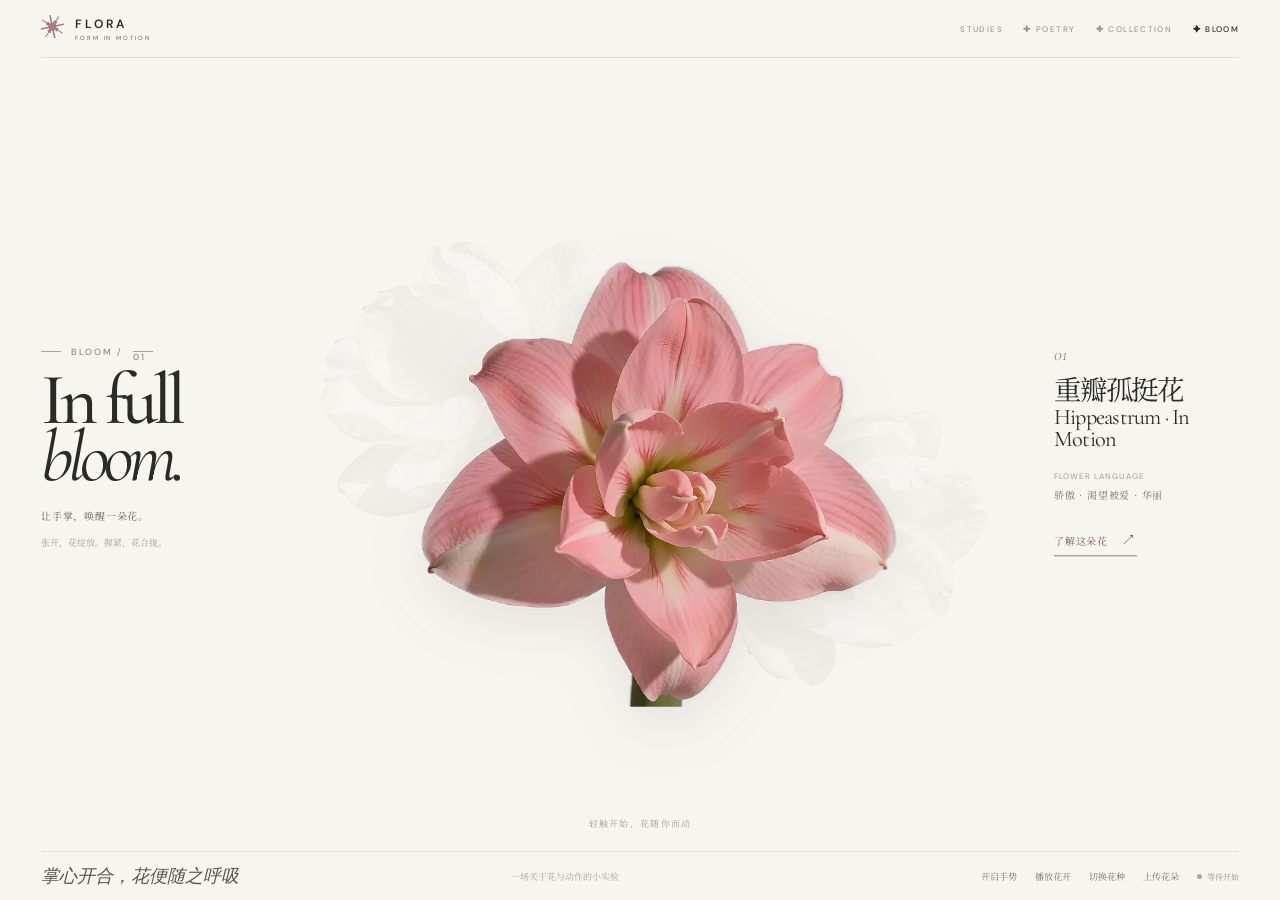
==== commit e39ee793: "Rewrite flower notes: identify five species, expand descriptions, drop speculative wording" ====
--- a/index.html
+++ b/index.html
@@ -26,7 +26,7 @@
       <div class="flower-field" id="flower-field" aria-label="动态花朵交互区域">
         <img class="hero-flower" src="./assets/white-camellias.png" alt="背景中的两朵白色山茶花" />
         <div class="bloom-position" id="bloom-position" aria-hidden="true"><div class="bloom-stage" id="bloom-stage">
-          <img class="bloom-animation" id="bloom-animation" src="./assets/pink-bloom-open.png" alt="即梦视频中的粉色数字花" />
+          <img class="bloom-animation" id="bloom-animation" src="./assets/pink-bloom-open.png" alt="重瓣孤挺花的逐帧数字花" />
           <img class="species-bud" id="species-bud" alt="合拢的花朵" />
           <img class="species-open" id="species-open" alt="盛开的花朵" />
           <img class="custom-flower" id="custom-flower" alt="" />
@@ -35,9 +35,9 @@
       </div>
       <aside class="flower-note" aria-label="花朵资料">
         <span class="flower-no" id="flower-no">01</span>
-        <h2 id="flower-title">花开<span>·</span>花合<br /><i>Bloom · In Motion</i></h2>
-        <p class="note-label">FLOWER LANGUAGE</p><p class="flower-meaning" id="flower-meaning">指尖呼吸 · 自由开合</p>
-        <button class="flower-info-button" id="flower-info-button" type="button" aria-label="了解粉色数字花" aria-haspopup="dialog">了解这朵花 <span aria-hidden="true">↗</span></button>
+        <h2 id="flower-title">重瓣孤挺花<br /><i>Hippeastrum · In Motion</i></h2>
+        <p class="note-label">FLOWER LANGUAGE</p><p class="flower-meaning" id="flower-meaning">骄傲 · 渴望被爱 · 华丽</p>
+        <button class="flower-info-button" id="flower-info-button" type="button" aria-label="了解重瓣孤挺花" aria-haspopup="dialog">了解这朵花 <span aria-hidden="true">↗</span></button>
       </aside>
       <div class="gesture-hud" id="gesture-hud" aria-live="off"><div class="hud-row"><span>01 主手开合</span><strong id="palm-value">等待识别</strong></div><div class="hud-track"><i id="palm-progress"></i></div><div class="hud-row"><span>02 第二只手向左滑</span><strong id="switch-value">等待识别</strong></div><div class="hud-track"><i id="switch-progress"></i></div></div>
       <div class="interaction-note" id="interaction-note" aria-live="polite">轻触开始，花随你而动</div>
@@ -56,7 +56,7 @@
   </div>
   <dialog class="flower-dialog" id="flower-dialog" aria-labelledby="dialog-flower-name">
     <div class="dialog-top"><span class="dialog-kicker" id="dialog-flower-number">FLORA / 01</span><button class="dialog-close" id="dialog-close" type="button" aria-label="关闭花朵介绍">×</button></div>
-    <div class="dialog-body"><img id="dialog-flower-image" alt="" /><div class="dialog-copy"><p class="dialog-label" id="dialog-flower-label">FLOWER STUDY</p><h2 id="dialog-flower-name"></h2><p class="dialog-intro" id="dialog-flower-intro"></p><p class="dialog-detail" id="dialog-flower-detail"></p><a class="dialog-source" id="dialog-flower-source" href="https://www.rhs.org.uk/" target="_blank" rel="noopener noreferrer" hidden>植物形态参考 · RHS ↗</a><p class="dialog-interaction">主手张合控制花开；第二只手向左滑，切换下一朵。</p></div></div>
+    <div class="dialog-body"><img id="dialog-flower-image" alt="" /><div class="dialog-copy"><p class="dialog-label" id="dialog-flower-label">FLOWER STUDY</p><h2 id="dialog-flower-name"></h2><p class="dialog-intro" id="dialog-flower-intro"></p><dl class="dialog-facts" id="dialog-flower-facts"></dl><p class="dialog-detail" id="dialog-flower-detail"></p><a class="dialog-source" id="dialog-flower-source" href="https://www.rhs.org.uk/" target="_blank" rel="noopener noreferrer" hidden>植物形态参考 · RHS ↗</a><p class="dialog-interaction">主手张合控制花开；第二只手向左滑，切换下一朵。</p></div></div>
   </dialog>
   <script type="module" src="./garden.js"></script>
 </body>
--- a/styles.css
+++ b/styles.css
@@ -69,3 +69,9 @@
 @media(max-width:650px){.bloom-position,.experience.is-camera .bloom-position{top:54%;transform:translate(-50%,-50%)}.flower-info-button{margin-top:11px;font-size:9px}.flower-dialog{padding:18px 20px 25px}.dialog-body{display:block;margin-top:14px}.dialog-body img{display:block;width:min(67vw,270px);height:200px;margin:0 auto;object-fit:contain}.dialog-copy h2{margin:8px 0 13px;font-size:35px}.dialog-intro{font-size:13px;margin-bottom:12px}.dialog-detail{font-size:11px}.dialog-interaction{margin-top:17px}}
 .bloom-stage .bloom-animation{-webkit-mask-image:none;mask-image:none}
 .dialog-source{display:inline-block;margin-top:14px;color:#8b6168;font:10px var(--han);text-underline-offset:4px}.dialog-source[hidden]{display:none}
+
+.dialog-facts{display:grid;grid-template-columns:auto minmax(0,1fr);gap:8px 16px;margin:0 0 20px;padding:15px 0 16px;border-top:1px solid var(--line);border-bottom:1px solid var(--line)}
+.dialog-facts dt{margin:0;font:500 8px var(--sans);letter-spacing:.16em;color:#a6a89d;text-transform:uppercase;padding-top:3px;white-space:nowrap}
+.dialog-facts dd{margin:0;font:12px/1.8 var(--han);color:#4b5046}
+.dialog-detail{font-size:12.5px;line-height:2.05}
+@media(max-width:650px){.dialog-facts{grid-template-columns:1fr;gap:1px;margin-bottom:16px}.dialog-facts dd{margin:0 0 9px}.dialog-detail{line-height:1.95}}
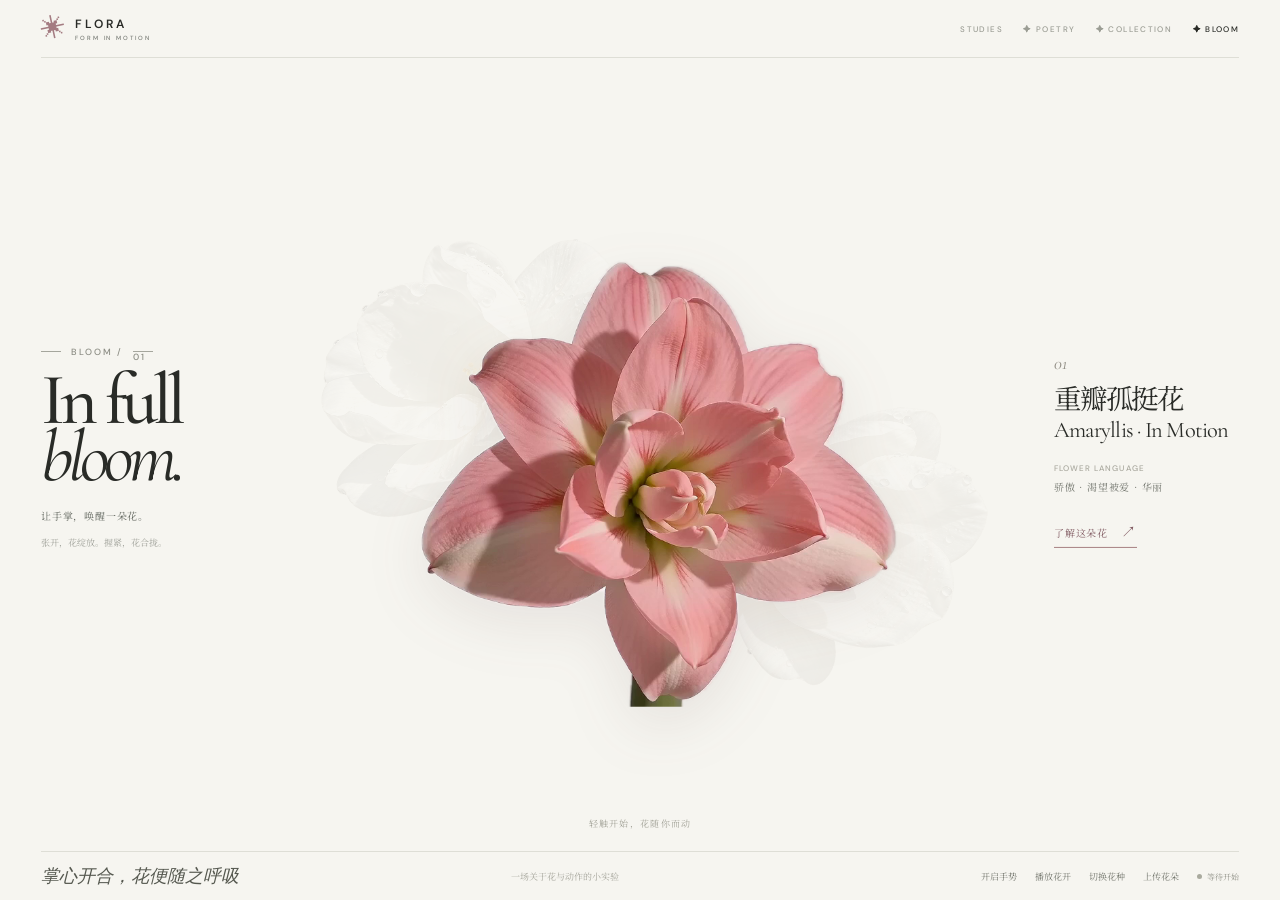
==== commit 68e11c49: "Aside: keep the Latin line on one row; document the five species in README" ====
--- a/index.html
+++ b/index.html
@@ -35,7 +35,7 @@
       </div>
       <aside class="flower-note" aria-label="花朵资料">
         <span class="flower-no" id="flower-no">01</span>
-        <h2 id="flower-title">重瓣孤挺花<br /><i>Hippeastrum · In Motion</i></h2>
+        <h2 id="flower-title">重瓣孤挺花<br /><i>Amaryllis · In Motion</i></h2>
         <p class="note-label">FLOWER LANGUAGE</p><p class="flower-meaning" id="flower-meaning">骄傲 · 渴望被爱 · 华丽</p>
         <button class="flower-info-button" id="flower-info-button" type="button" aria-label="了解重瓣孤挺花" aria-haspopup="dialog">了解这朵花 <span aria-hidden="true">↗</span></button>
       </aside>
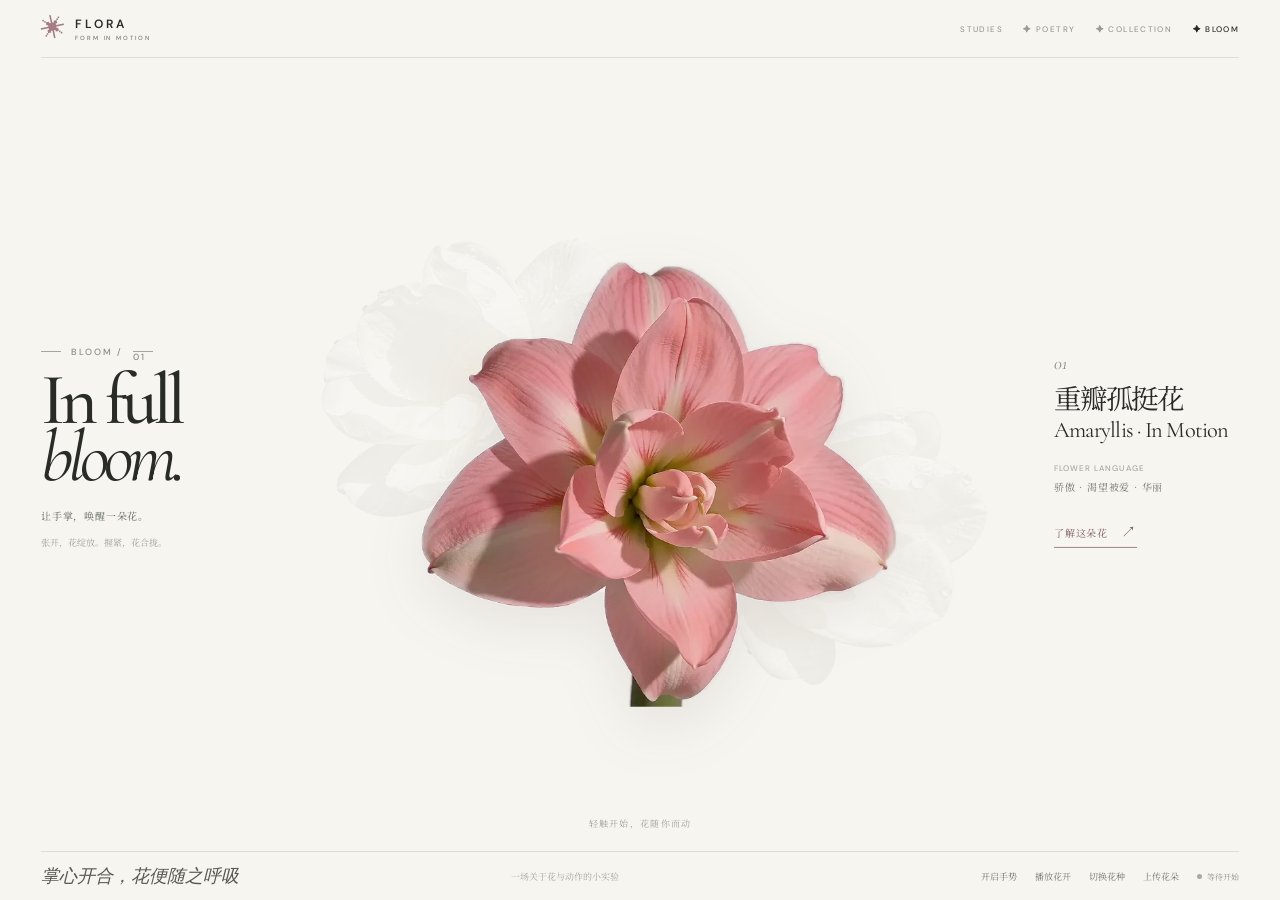
==== commit c09aa367: "perf: convert hero PNGs to WebP (2.4MB -> 195KB), add connectivity self-check page" ====
--- a/index.html
+++ b/index.html
@@ -9,12 +9,13 @@
   <title>FLORA — In full bloom</title>
   <link rel="stylesheet" href="./fonts.local.css" />
   <link rel="stylesheet" href="./styles.css" />
+  <link rel="stylesheet" href="./pages.css" />
 </head>
 <body>
   <div class="shell">
     <header class="topbar">
       <a class="wordmark" href="./" aria-label="FLORA 首页"><span class="mark" aria-hidden="true">✳</span><span><strong>FLORA</strong><small>FORM IN MOTION</small></span></a>
-      <nav class="topnav" aria-label="作品导航"><a href="#story">STUDIES</a><a href="#story">✦ POETRY</a><a href="#story">✦ COLLECTION</a><a class="active" href="#camellia">✦ BLOOM</a></nav>
+      <nav class="topnav" aria-label="作品导航"><a href="./studies.html">STUDIES</a><a href="./poetry.html">✦ POETRY</a><a href="./collection.html">✦ COLLECTION</a><a class="active" href="./">✦ BLOOM</a></nav>
     </header>
     <main class="experience" id="camellia">
       <section class="intro" id="story" aria-labelledby="hero-title">
@@ -24,9 +25,9 @@
         <p class="intro-hint">张开，花绽放。握紧，花合拢。</p>
       </section>
       <div class="flower-field" id="flower-field" aria-label="动态花朵交互区域">
-        <img class="hero-flower" src="./assets/white-camellias.png" alt="背景中的两朵白色山茶花" />
+        <img class="hero-flower" src="./assets/white-camellias.webp" alt="背景中的两朵白色山茶花" />
         <div class="bloom-position" id="bloom-position" aria-hidden="true"><div class="bloom-stage" id="bloom-stage">
-          <img class="bloom-animation" id="bloom-animation" src="./assets/pink-bloom-open.png" alt="重瓣孤挺花的逐帧数字花" />
+          <img class="bloom-animation" id="bloom-animation" src="./assets/pink-bloom-open.webp" alt="重瓣孤挺花的逐帧数字花" />
           <img class="species-bud" id="species-bud" alt="合拢的花朵" />
           <img class="species-open" id="species-open" alt="盛开的花朵" />
           <img class="custom-flower" id="custom-flower" alt="" />
--- a/pages.css
+++ b/pages.css
@@ -0,0 +1,98 @@
+/* FLORA — 内容页样式（studies / poetry / collection） */
+.doc-shell{min-height:100svh;display:flex;flex-direction:column;padding:0 clamp(18px,3.2vw,54px)}
+.doc-main{flex:1;width:100%;max-width:1180px;margin:0 auto;padding:clamp(26px,4.4vw,58px) 0 clamp(34px,5vw,64px)}
+.doc-eyebrow{display:flex;align-items:center;gap:10px;margin:0;color:#8b8c83;font:500 9px var(--sans);letter-spacing:.22em}
+.doc-eyebrow span{display:block;width:20px;height:1px;background:#a5a69d}
+.doc-title{margin:16px 0 0;font:500 clamp(40px,5.4vw,80px)/.92 var(--serif);letter-spacing:-.055em}
+.doc-title em{font-weight:400}
+.doc-lede{max-width:62ch;margin:22px 0 0;font:12.5px/1.95 var(--han);color:#5f645c;letter-spacing:.02em}
+.doc-rule{height:1px;background:var(--line);margin:clamp(24px,3.6vw,40px) 0 0}
+
+/* 左标签 / 右正文 的两栏小节 */
+.doc-sec{display:grid;grid-template-columns:minmax(120px,.5fr) minmax(0,2.6fr);gap:clamp(16px,3vw,44px);padding:clamp(22px,3vw,34px) 0;border-top:1px solid var(--line)}
+.doc-sec:first-of-type{border-top:0}
+.doc-sec>h2{margin:0;font:500 9px var(--sans);letter-spacing:.22em;color:#a0a29a;text-transform:uppercase}
+.doc-sec>h2 b{display:block;margin-top:9px;font:500 clamp(17px,1.7vw,21px)/1.35 var(--han);letter-spacing:.02em;color:var(--ink)}
+.doc-sec-body>p{margin:0 0 13px;font:12.5px/1.95 var(--han);color:#4f544e;letter-spacing:.02em}
+.doc-sec-body>p:last-child{margin-bottom:0}
+.doc-sec-body strong{font-weight:600;color:var(--ink)}
+.doc-list{margin:0;padding:0;list-style:none}
+.doc-list li{position:relative;padding-left:15px;margin:0 0 9px;font:12px/1.9 var(--han);color:#535851}
+.doc-list li:before{content:"·";position:absolute;left:2px;top:0;color:#c3a3a6}
+.doc-list li:last-child{margin-bottom:0}
+
+/* 研究条目 */
+.study{display:grid;grid-template-columns:132px minmax(0,1fr);gap:clamp(14px,2.2vw,26px);padding:clamp(18px,2.4vw,26px) 0;border-top:1px solid var(--line)}
+.study-img{width:132px;aspect-ratio:1;display:grid;place-items:center;background:#f1f0eb}
+.study-img img{width:100%;height:100%;object-fit:contain;mix-blend-mode:multiply}
+.study h3{margin:0;font:500 19px/1.25 var(--han);letter-spacing:.02em}
+.study .lat{display:block;margin-top:5px;font:italic 400 13px/1.4 var(--serif);color:#7c8078}
+.fact-row{display:flex;gap:9px;margin:9px 0 0;font:11px/1.75 var(--han);color:#5c615a}
+.fact-row b{flex:0 0 34px;font-weight:500;color:#9a9c93}
+.crit{margin:11px 0 0;padding:0;list-style:none}
+.crit li{position:relative;padding-left:14px;margin:0 0 6px;font:11.5px/1.8 var(--han);color:#535851}
+.crit li:before{content:"·";position:absolute;left:2px;top:-1px;color:#c3a3a6}
+.study-a{display:inline-block;margin-top:10px;font:9px var(--sans);letter-spacing:.14em;color:#8b8c83;text-decoration:none;border-bottom:1px solid #ddd8cf;padding-bottom:2px}
+.study-a:hover{color:var(--ink)}
+
+/* 诗 */
+.verse{display:grid;grid-template-columns:minmax(150px,.55fr) minmax(0,2.45fr);gap:clamp(16px,3vw,44px);padding:clamp(22px,3vw,32px) 0;border-top:1px solid var(--line)}
+.verse:first-of-type{border-top:0}
+.verse-meta h3{margin:0 0 7px;font:500 18px/1.3 var(--han);letter-spacing:.02em}
+.verse-meta .who{display:block;font:500 9px var(--sans);letter-spacing:.16em;color:#9a9c93}
+.verse-meta .from{display:block;margin-top:7px;font:10.5px/1.7 var(--han);color:#a0a29a}
+.verse-poem{margin:0;font:400 clamp(16px,1.5vw,20px)/2.05 var(--han);letter-spacing:.05em;color:#31352f}
+.verse-poem span.dot{color:#c08b90;padding:0 .2em}
+.verse-note{margin:15px 0 0;font:11.5px/1.95 var(--han);color:#5f645d;letter-spacing:.02em}
+.verse-src{margin:9px 0 0;font:9px var(--sans);letter-spacing:.12em;color:#a3a59c;text-transform:uppercase}
+.verse-empty{margin:0;font:11.5px/1.95 var(--han);color:#6a6f68}
+.tagline-inline{display:inline-block;margin-right:8px;padding:1px 7px 2px;border:1px solid var(--line);font:8.5px var(--sans);letter-spacing:.14em;color:#a0a29a}
+
+/* 花集 */
+.stats{display:flex;flex-wrap:wrap;gap:clamp(20px,4vw,64px);padding:clamp(16px,2.4vw,24px) 0;margin-top:clamp(22px,3.4vw,36px);border-top:1px solid var(--line);border-bottom:1px solid var(--line)}
+.stat b{display:block;font:400 clamp(24px,2.8vw,38px)/1 var(--serif);letter-spacing:-.02em}
+.stat b span,.stat b em{font-style:normal;font-size:.42em;letter-spacing:.08em;margin-left:2px}
+.stat>span{display:block;margin-top:7px;font:9px var(--sans);letter-spacing:.2em;color:#9a9c93}
+.cards{display:grid;grid-template-columns:repeat(auto-fill,minmax(232px,1fr));gap:clamp(14px,2vw,24px);margin-top:clamp(22px,3vw,32px)}
+.card{border:1px solid var(--line);background:#fbfaf6;display:flex;flex-direction:column}
+.card-img{aspect-ratio:4/5;background:linear-gradient(#f2f1ec,#e8e7e1);overflow:hidden}
+.card-img img{width:100%;height:100%;object-fit:contain;mix-blend-mode:multiply}
+.card-body{padding:14px 15px 16px;display:flex;flex-direction:column;flex:1}
+.card-no{font:500 8.5px var(--sans);letter-spacing:.22em;color:#b0b2a9}
+.card h3{margin:7px 0 3px;font:500 18px/1.25 var(--han);letter-spacing:.02em}
+.card .lat{font:italic 400 12.5px var(--serif);color:#7c8078}
+.swatches{display:flex;gap:5px;margin:13px 0 0}
+.sw{flex:1;height:22px;border:1px solid rgba(0,0,0,.06)}
+.card-meta{display:grid;grid-template-columns:auto 1fr;gap:4px 10px;margin:13px 0 0;font:10.5px/1.65 var(--han);color:#5c615a}
+.card-meta b{font-weight:500;color:#9a9c93}
+.card a.go{margin-top:auto;padding-top:14px;font:9px var(--sans);letter-spacing:.14em;color:#8b8c83;text-decoration:none}
+.card a.go:hover{color:var(--ink)}
+
+/* 页脚 */
+.doc-footer{border-top:1px solid var(--line);padding:16px 0 24px;display:flex;flex-wrap:wrap;gap:10px 18px;align-items:center;justify-content:space-between;font:10px/1.7 var(--han);color:#8b8c83}
+.doc-footer nav{display:flex;flex-wrap:wrap;gap:15px}
+.doc-footer a{color:#6f746c;text-decoration:none;border-bottom:1px solid #e2ddd4;padding-bottom:2px}
+.doc-footer a:hover{color:var(--ink)}
+
+@media (min-width:1060px){
+  .cards{grid-template-columns:repeat(5,minmax(0,1fr))}
+}
+@media (max-width:720px){
+  .doc-sec,.verse{grid-template-columns:1fr;gap:12px}
+  .doc-sec>h2 b{margin-top:4px}
+  .study{grid-template-columns:92px minmax(0,1fr);gap:13px}
+  .study-img{width:92px}
+  .study h3{font-size:17px}
+  .verse-poem{line-height:2}
+  .cards{grid-template-columns:repeat(auto-fill,minmax(150px,1fr))}
+  .card h3{font-size:16px}
+  .stats{gap:18px 26px}
+}
+/* 移动端：四个导航项全部保留（原样式只显示当前项，会让内容页无法抵达） */
+@media (max-width:650px){
+  .topbar{gap:8px}
+  .topnav{gap:7px}
+  .topnav a:not(.active){display:inline-block}
+  .topnav a{font-size:6.6px;letter-spacing:.06em}
+  .wordmark small{letter-spacing:.22em}
+}
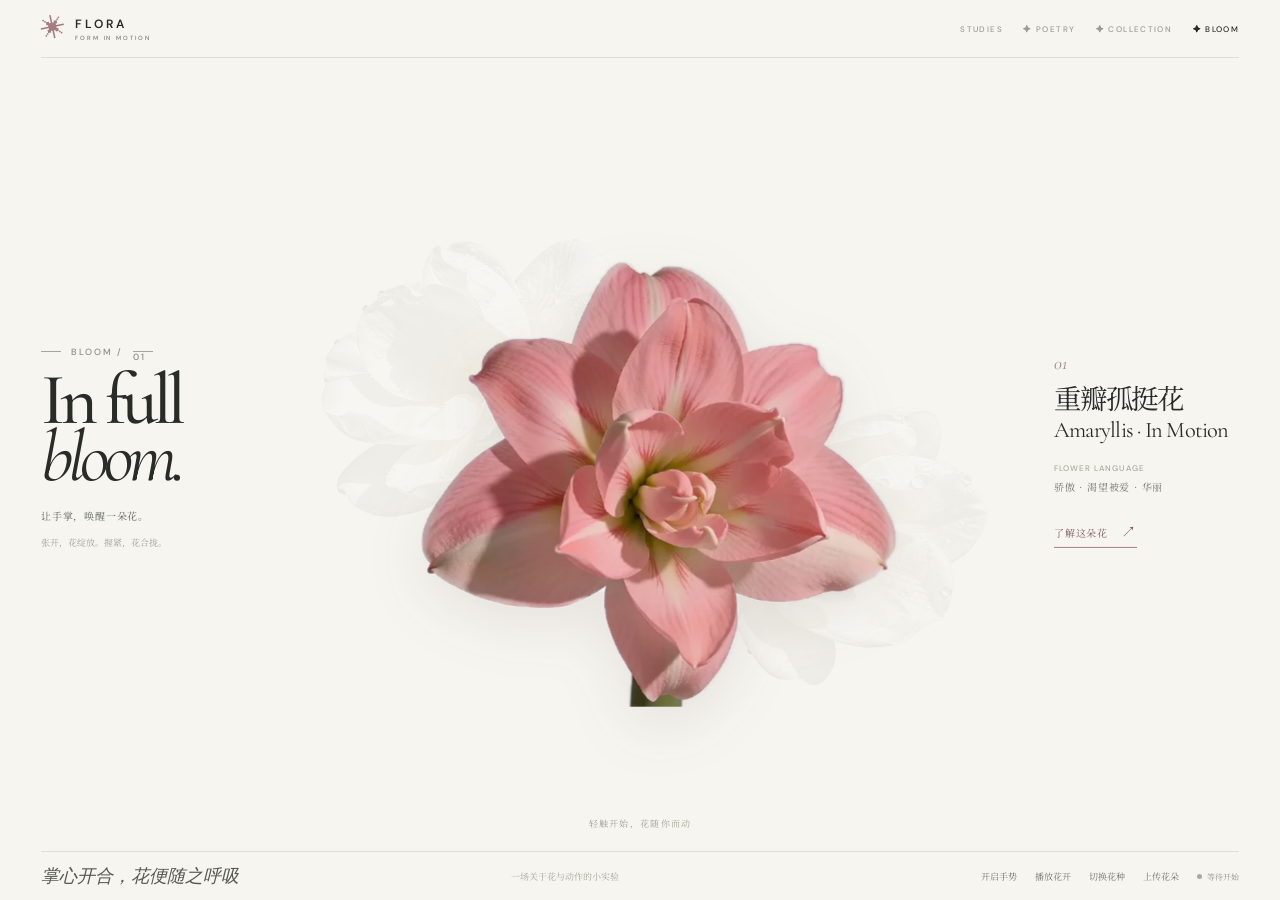
==== commit b7b28f03: "Limit withering to lily and add optional offline mode" ====
--- a/index.html
+++ b/index.html
@@ -50,6 +50,7 @@
         <button id="camera-button" type="button">开启手势</button>
         <button id="demo-button" type="button">播放花开</button>
         <button id="next-flower" type="button">切换花种</button>
+        <button id="offline-button" type="button" hidden>保存离线版</button>
         <label class="file-action" for="flower-file" title="载入透明 PNG 或 WebP 花朵图片">上传花朵 <input id="flower-file" type="file" accept="image/png,image/webp" /></label>
         <span class="mode-indicator" id="mode-indicator"><i></i> 等待开始</span>
       </div>
--- a/styles.css
+++ b/styles.css
@@ -75,3 +75,8 @@
 .dialog-facts dd{margin:0;font:12px/1.8 var(--han);color:#4b5046}
 .dialog-detail{font-size:12.5px;line-height:2.05}
 @media(max-width:650px){.dialog-facts{grid-template-columns:1fr;gap:1px;margin-bottom:16px}.dialog-facts dd{margin:0 0 9px}.dialog-detail{line-height:1.95}}
+/* 凋零层：合拢段直接在帧图上做（filter/transform），落瓣/脱落的收尾才用 canvas，
+   与原逐帧图共用同一底部渐隐遮罩 */
+.bloom-stage .wither-layer{position:absolute;z-index:2;pointer-events:none;opacity:0}
+.bloom-stage img{transition:opacity .5s ease}
+.experience.is-withering .interaction-note{color:#8d8377;letter-spacing:.16em}
